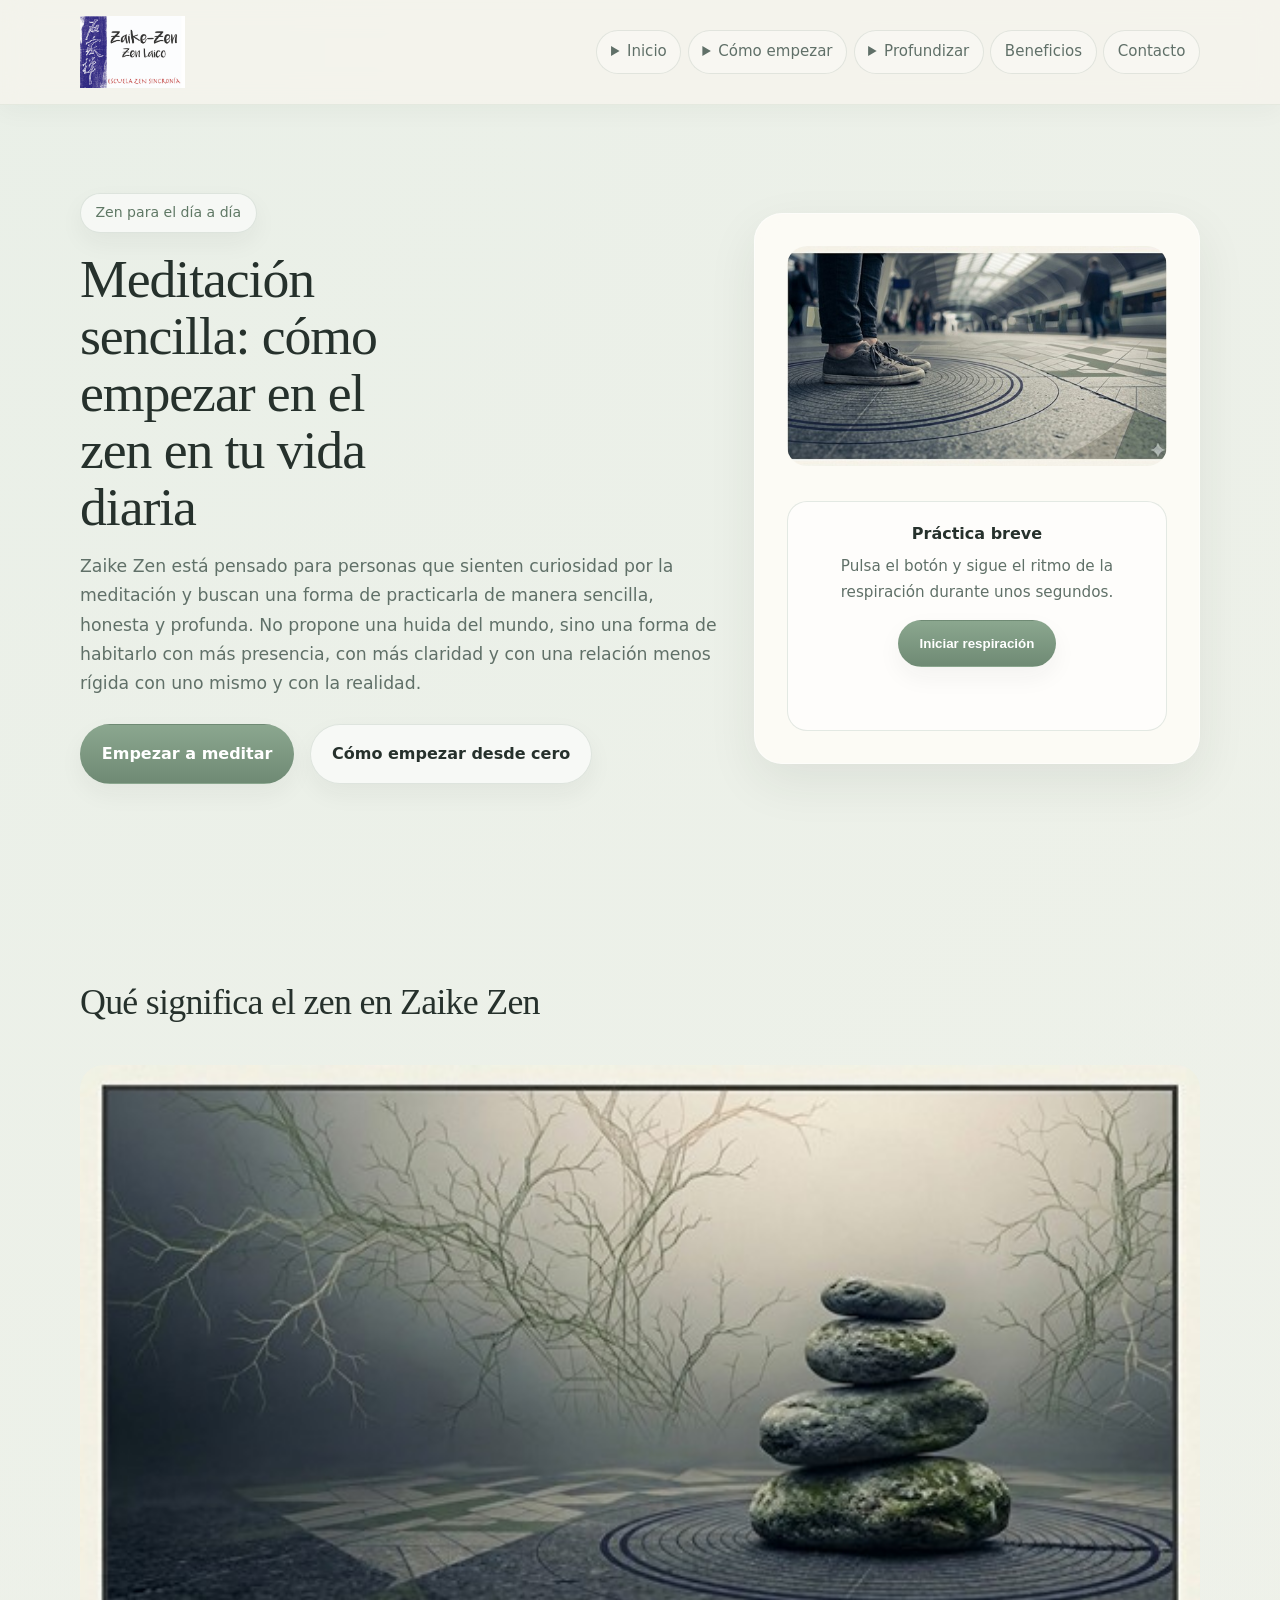
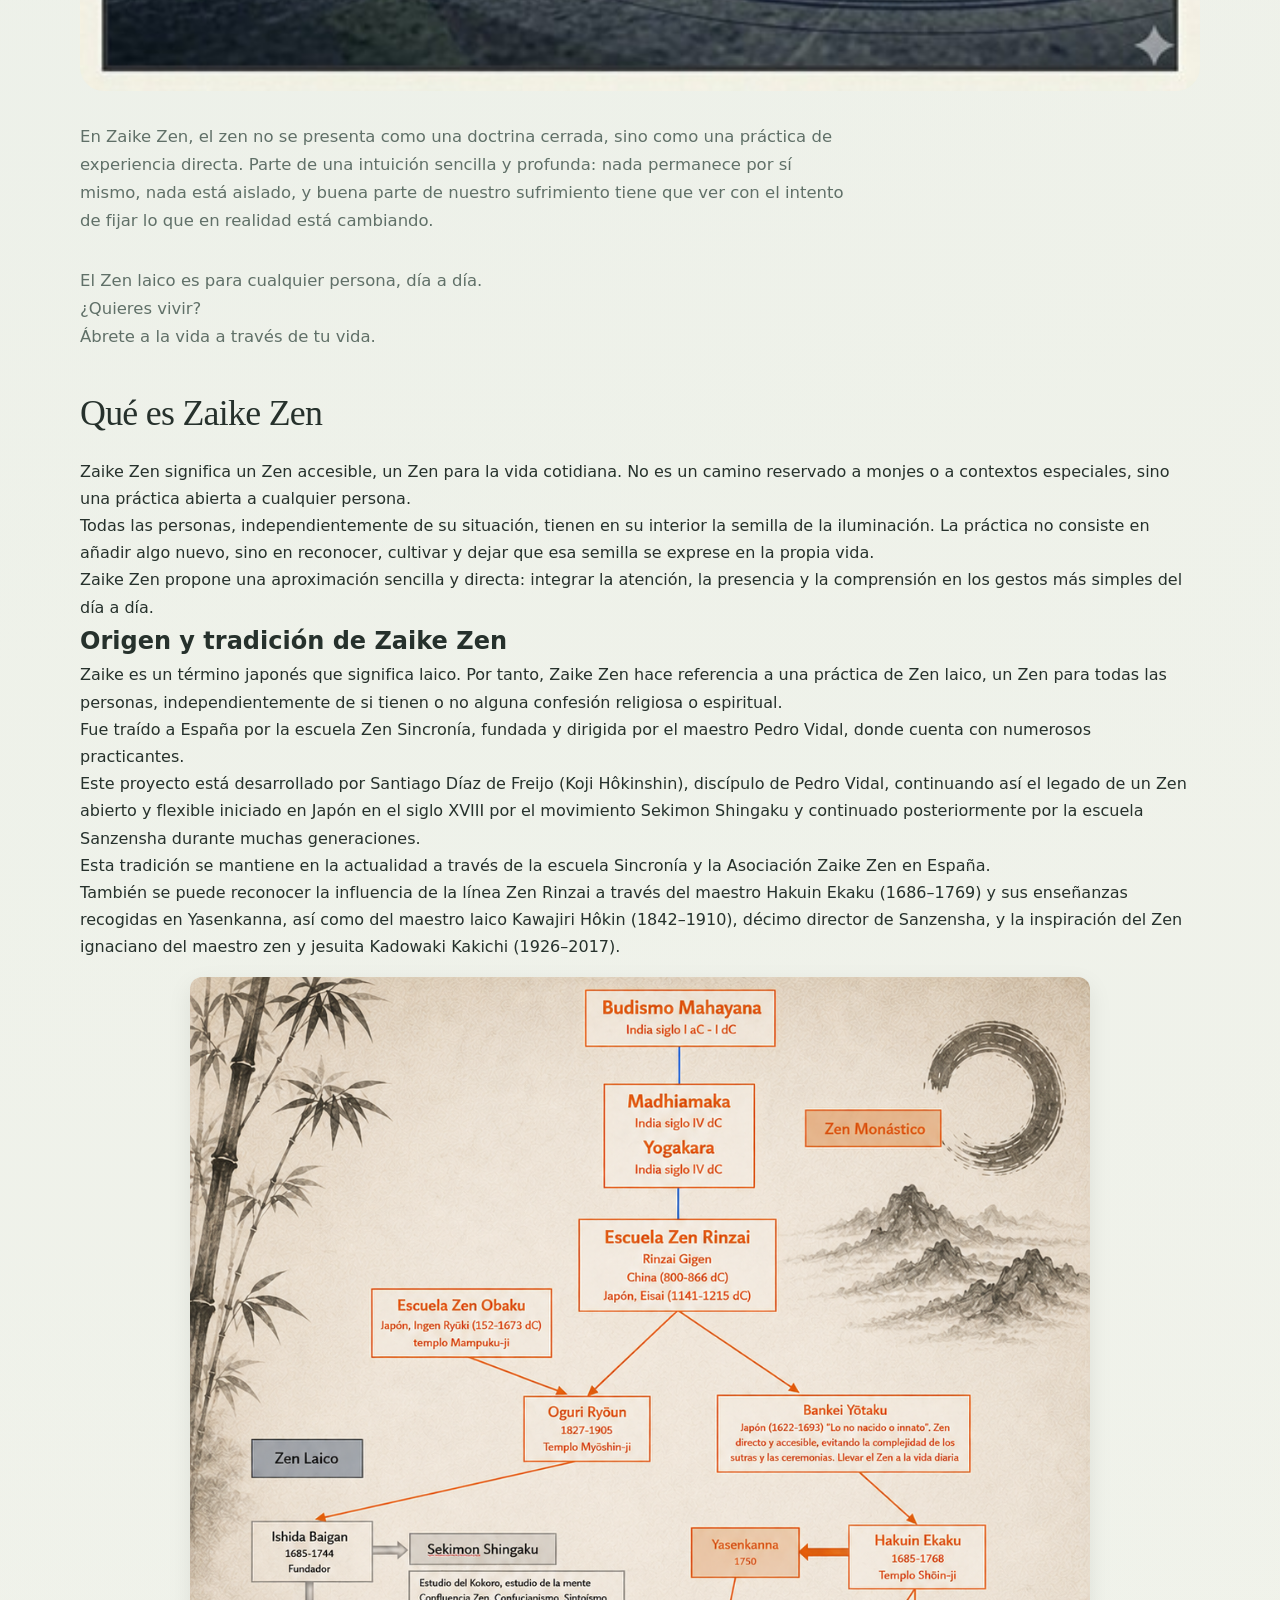
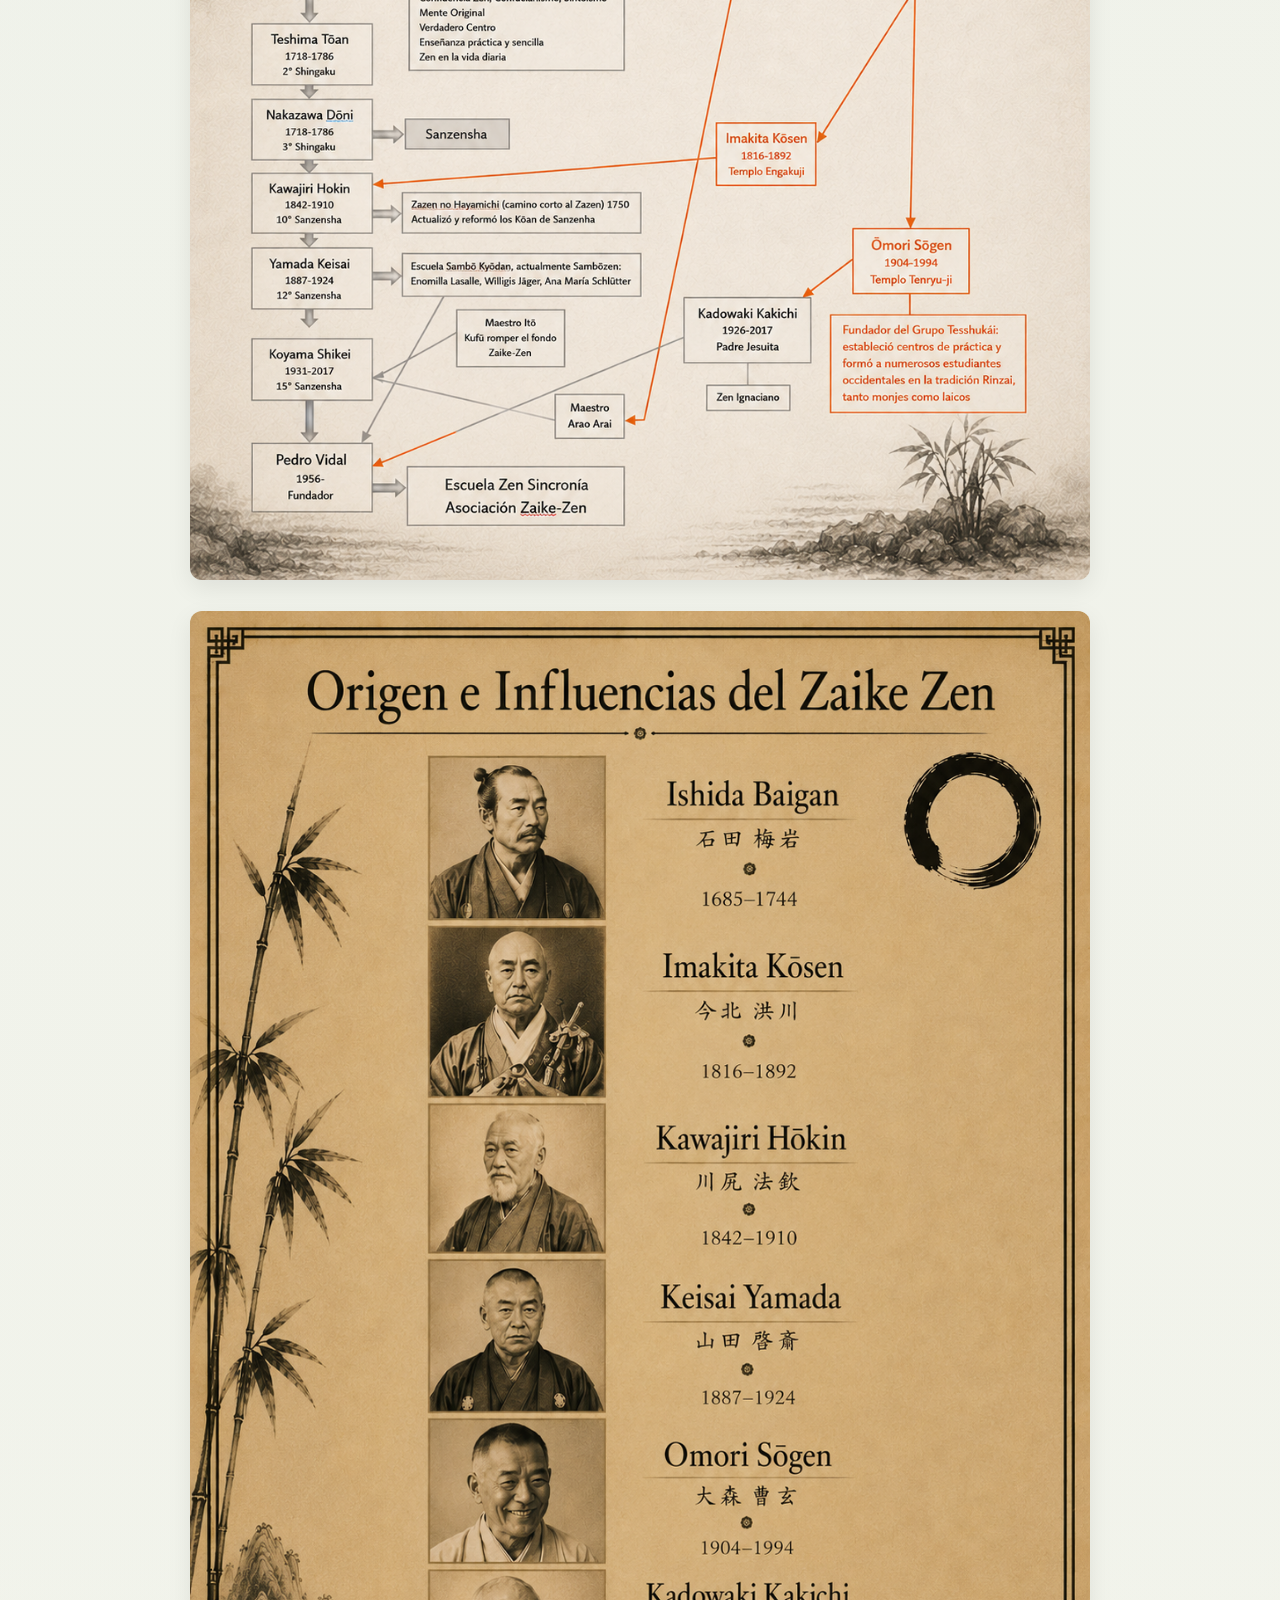
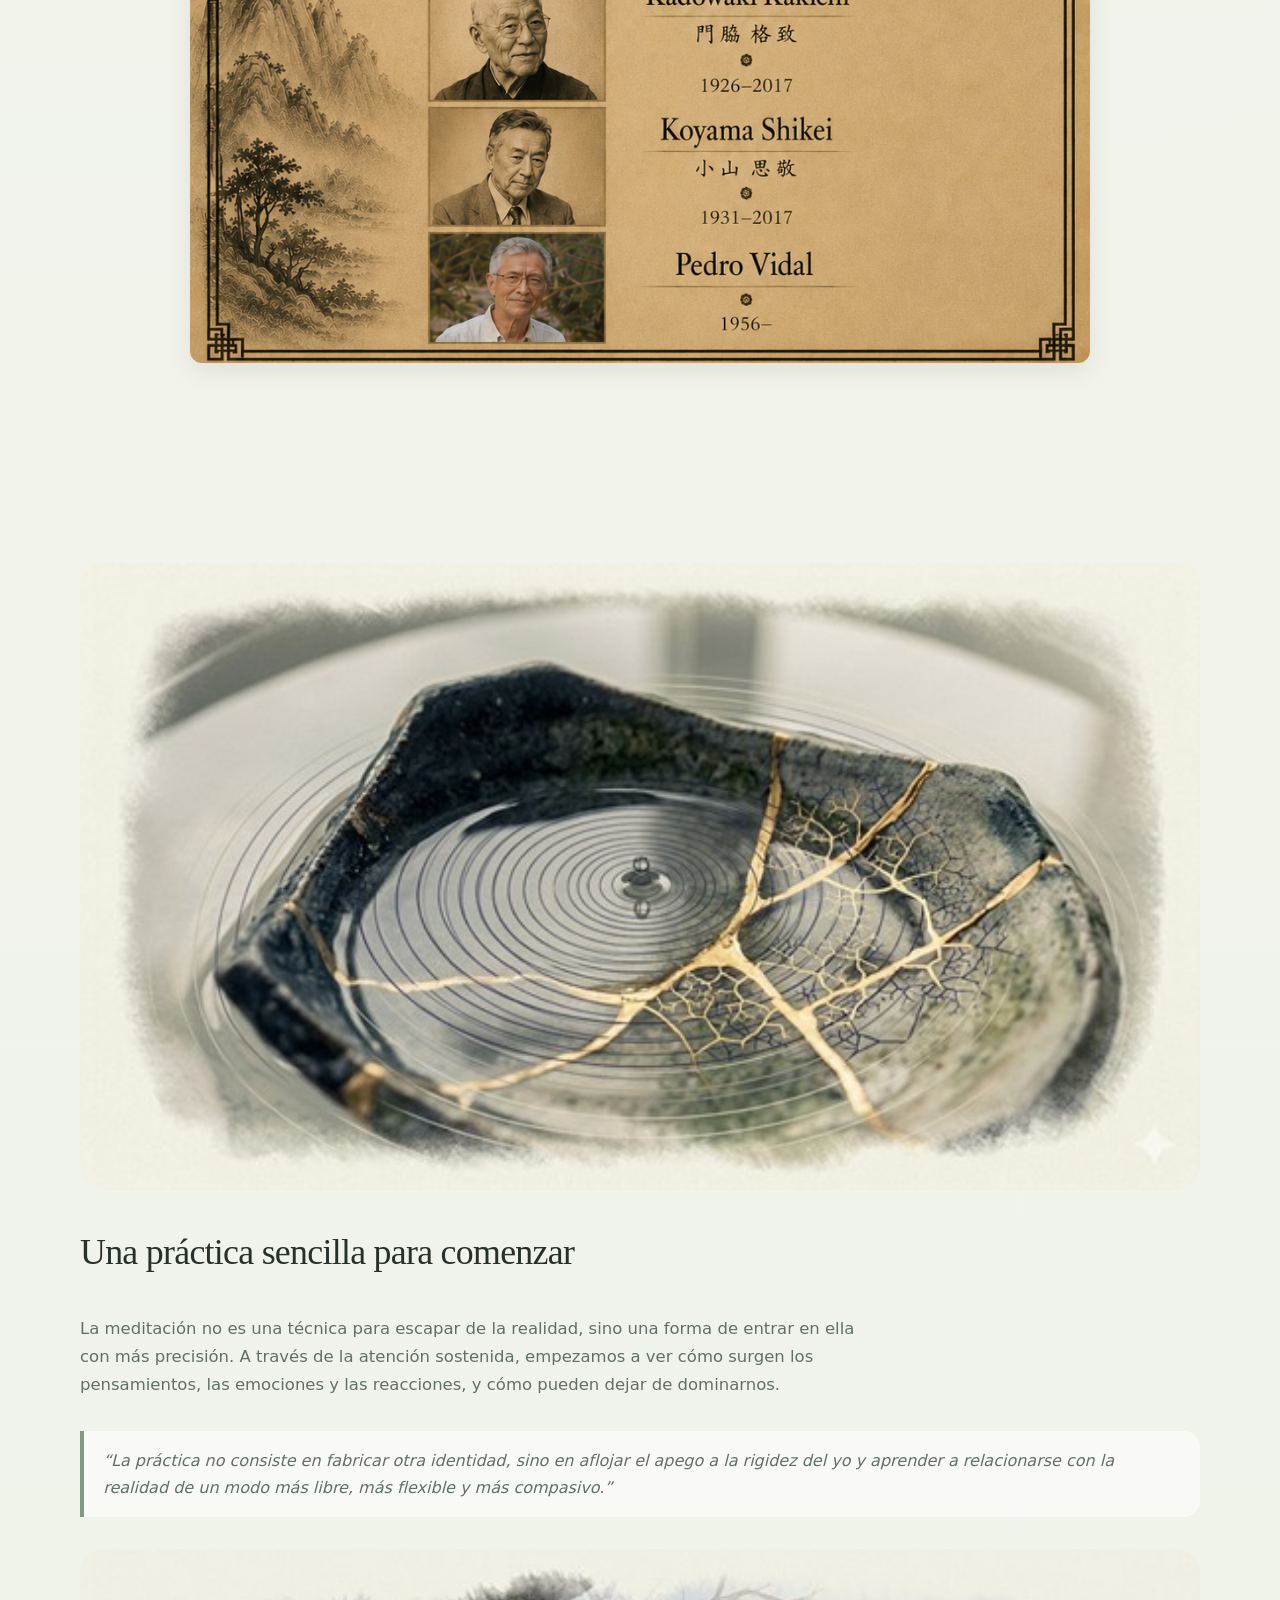
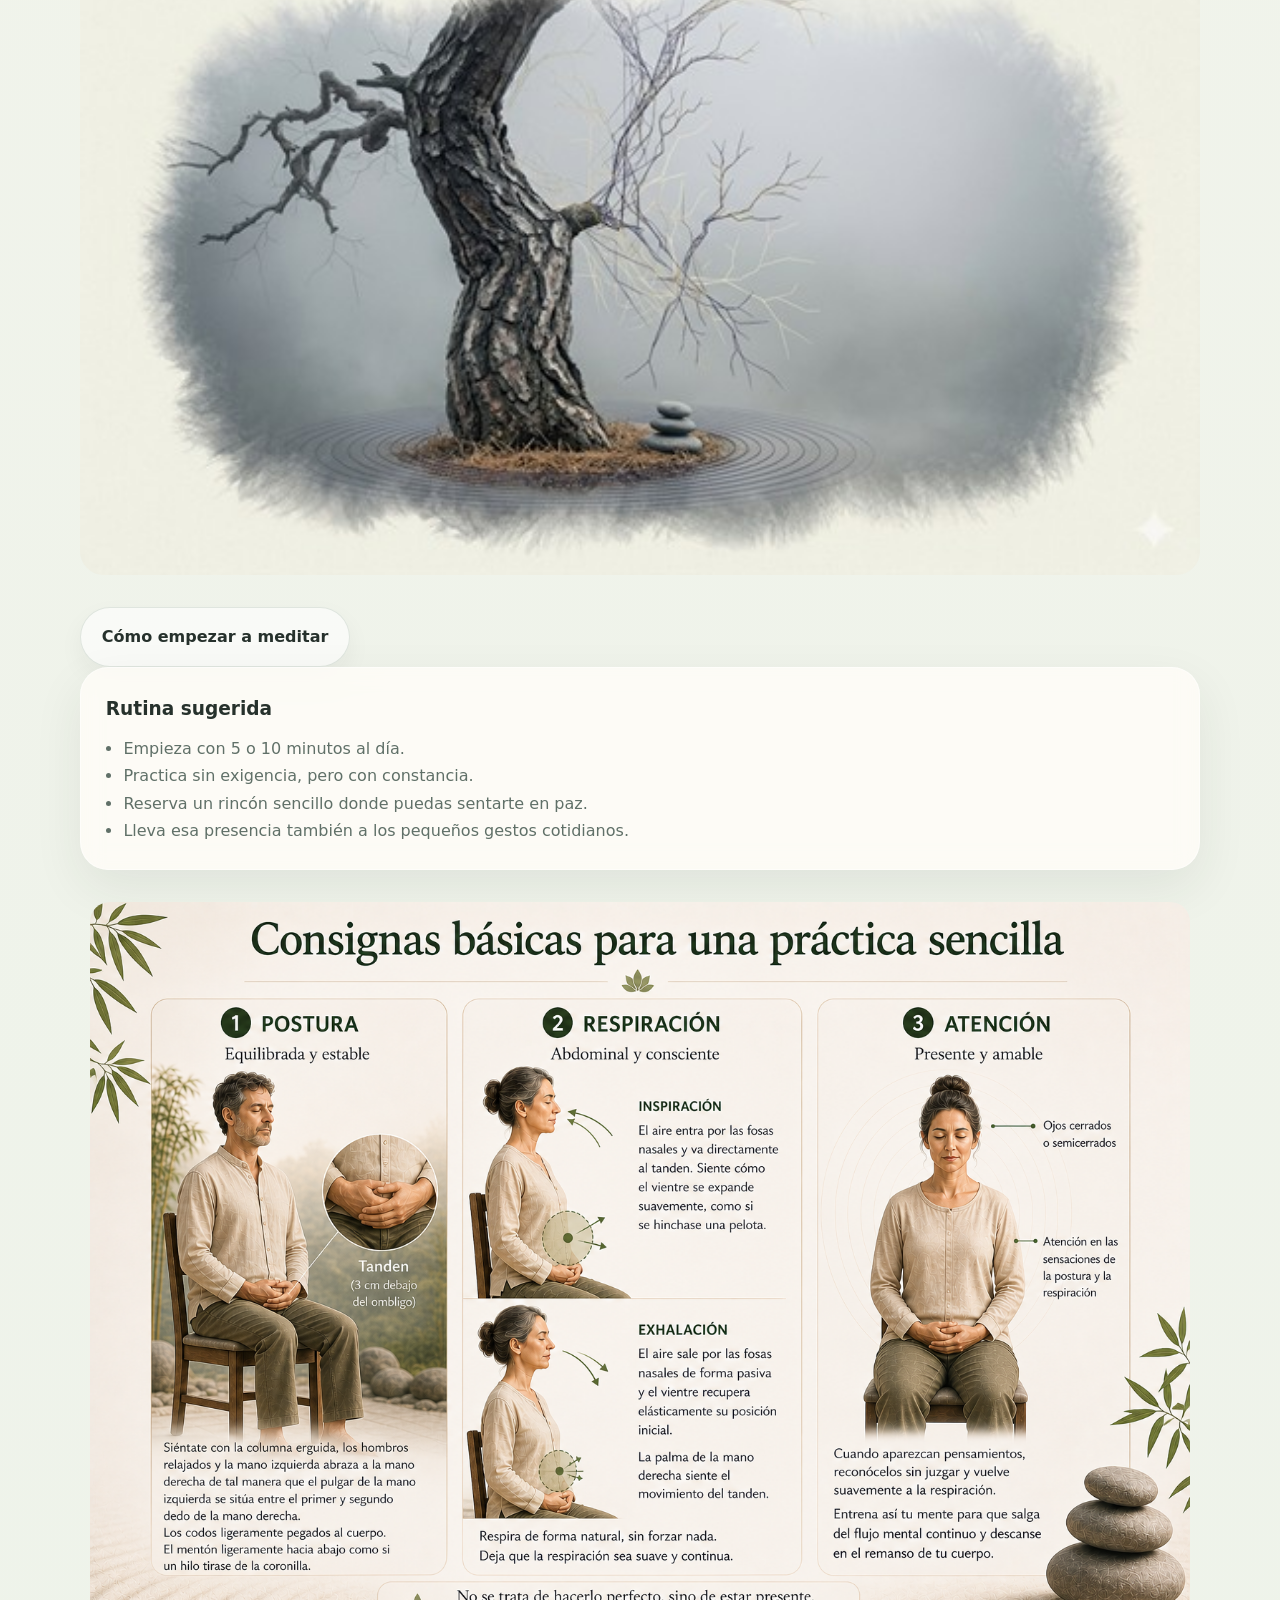
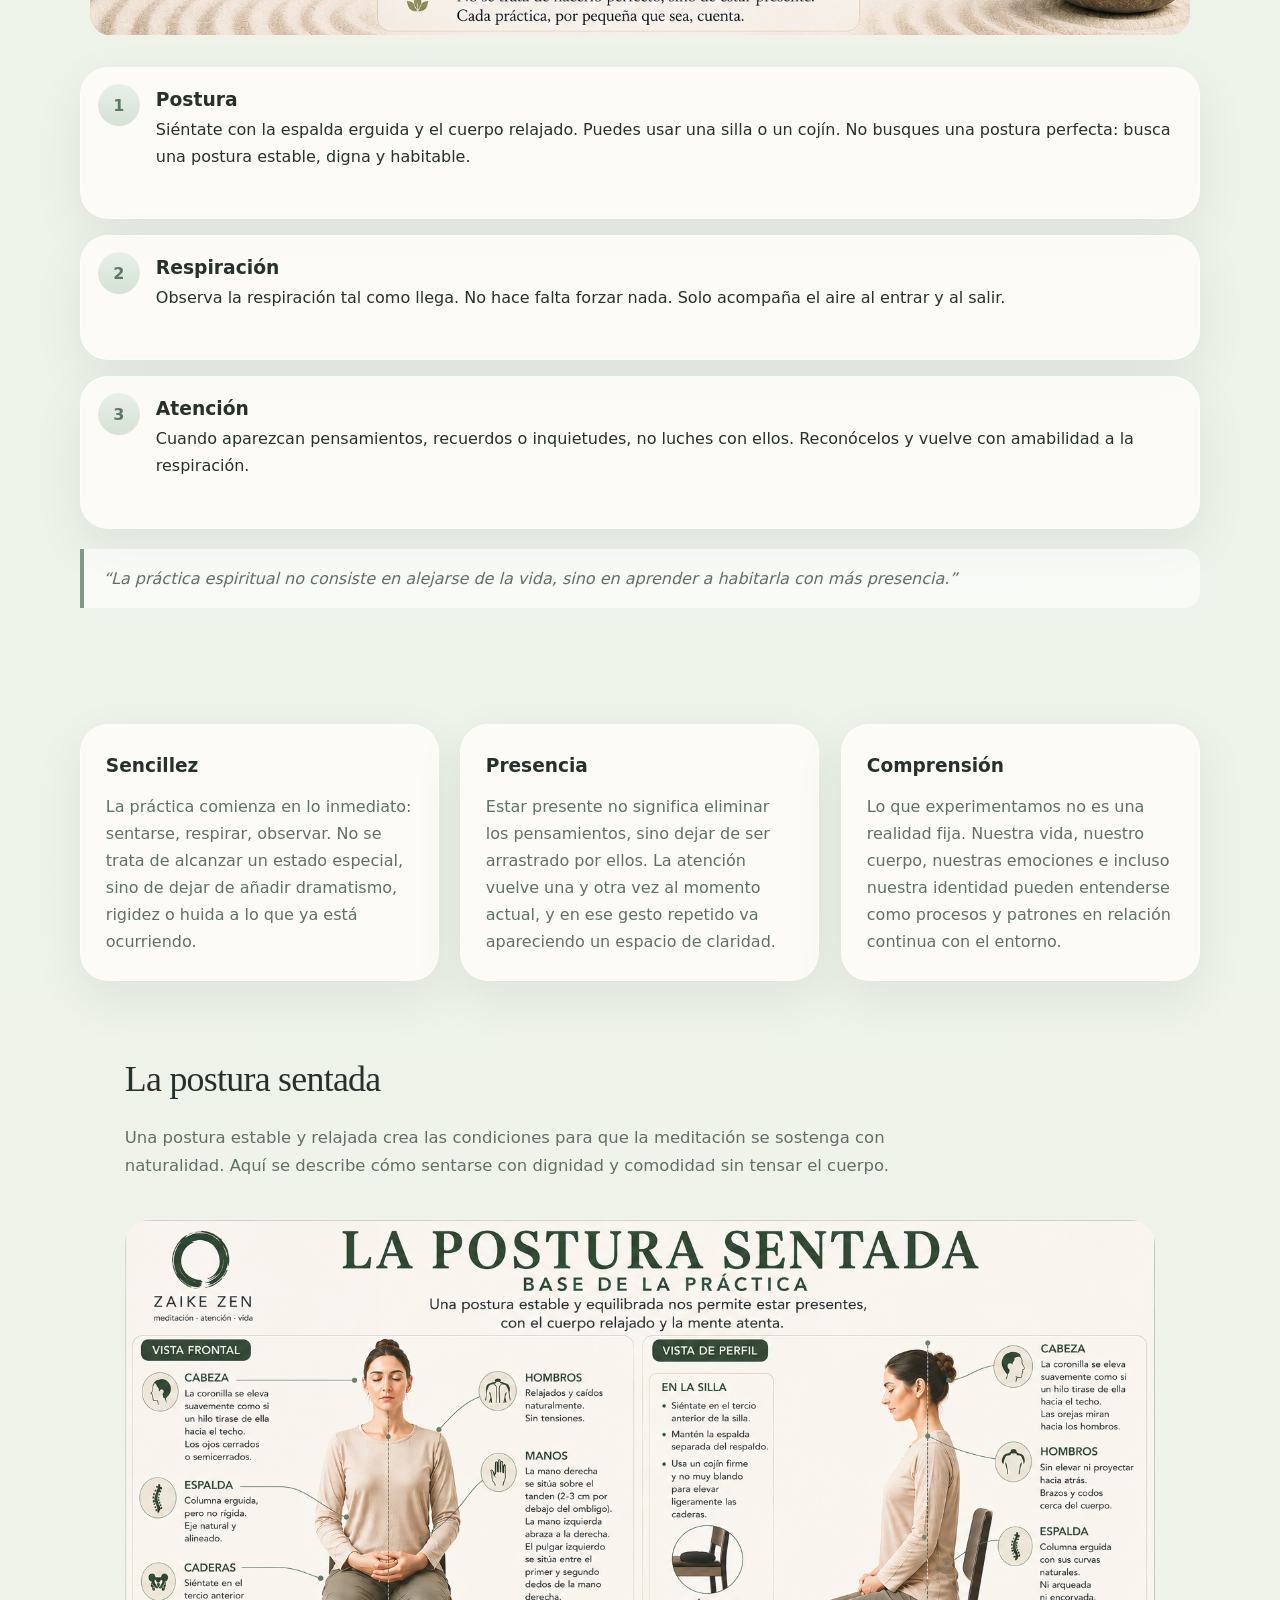
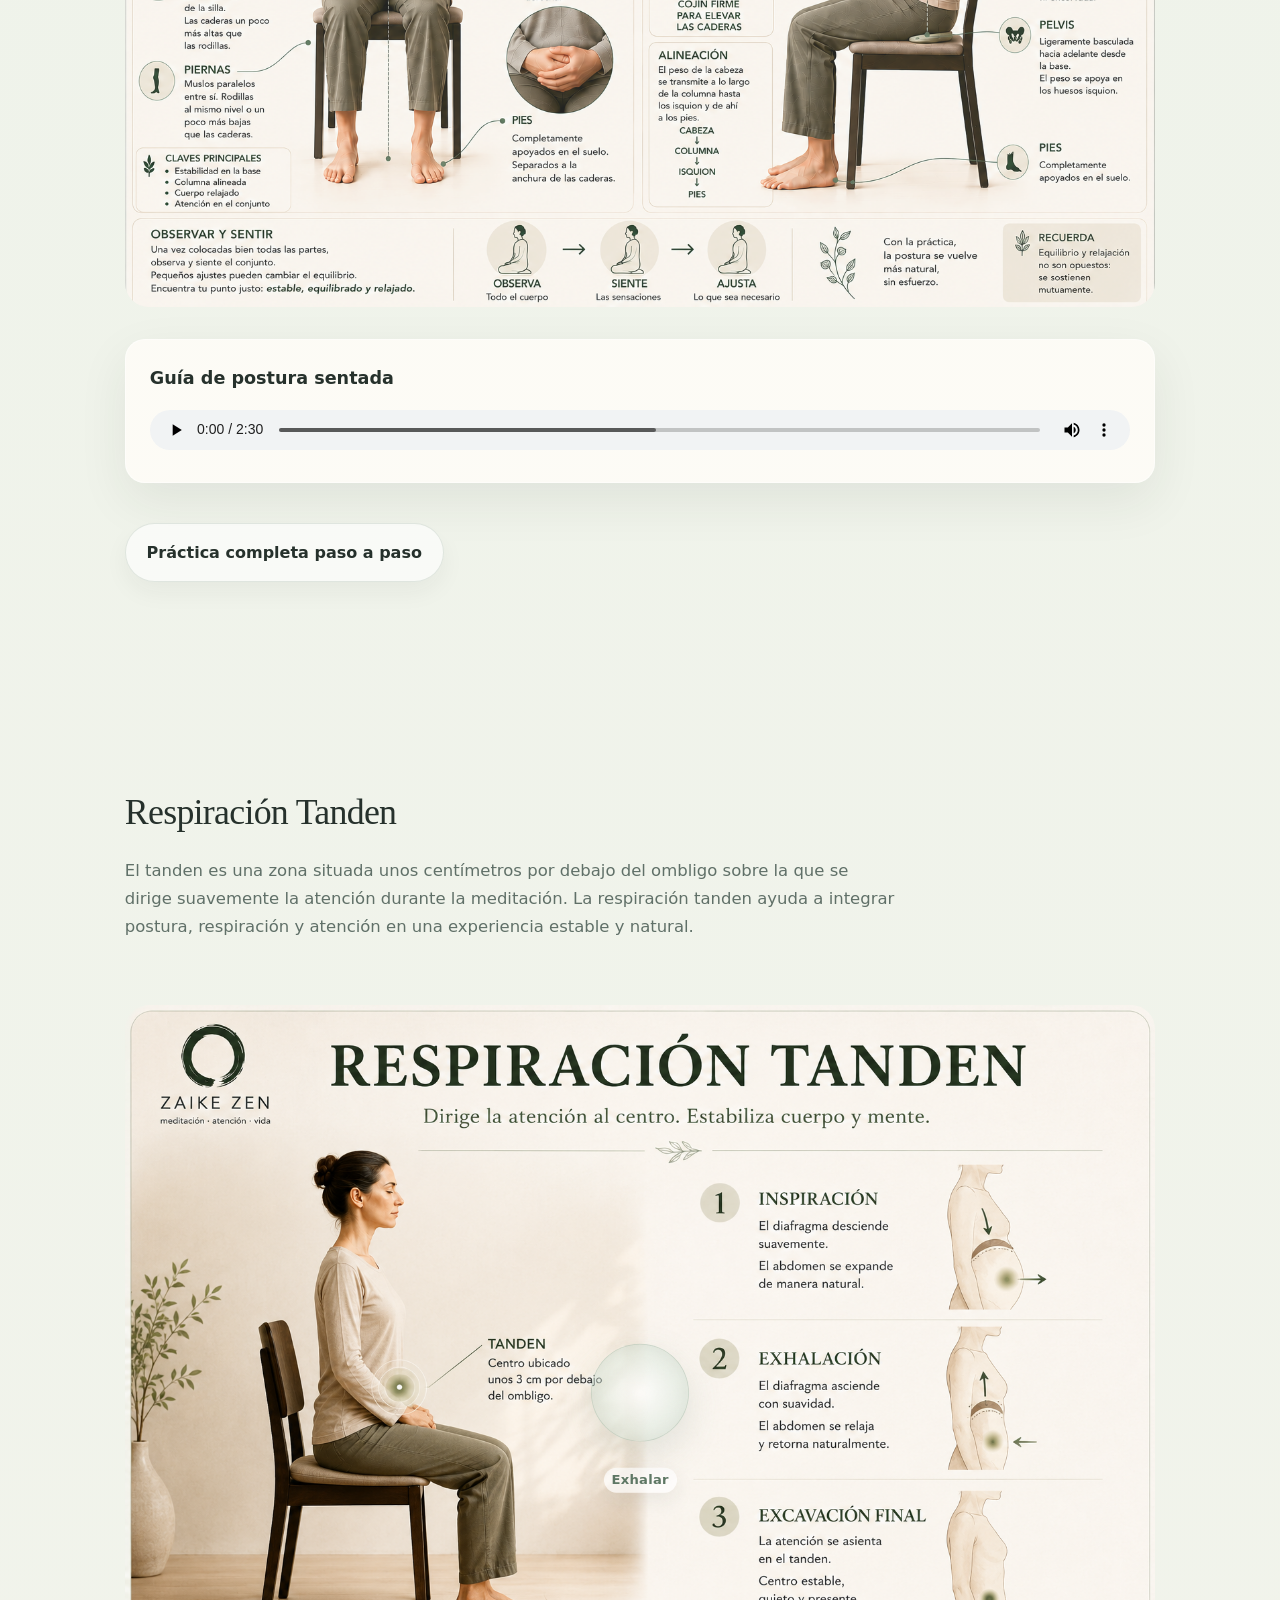
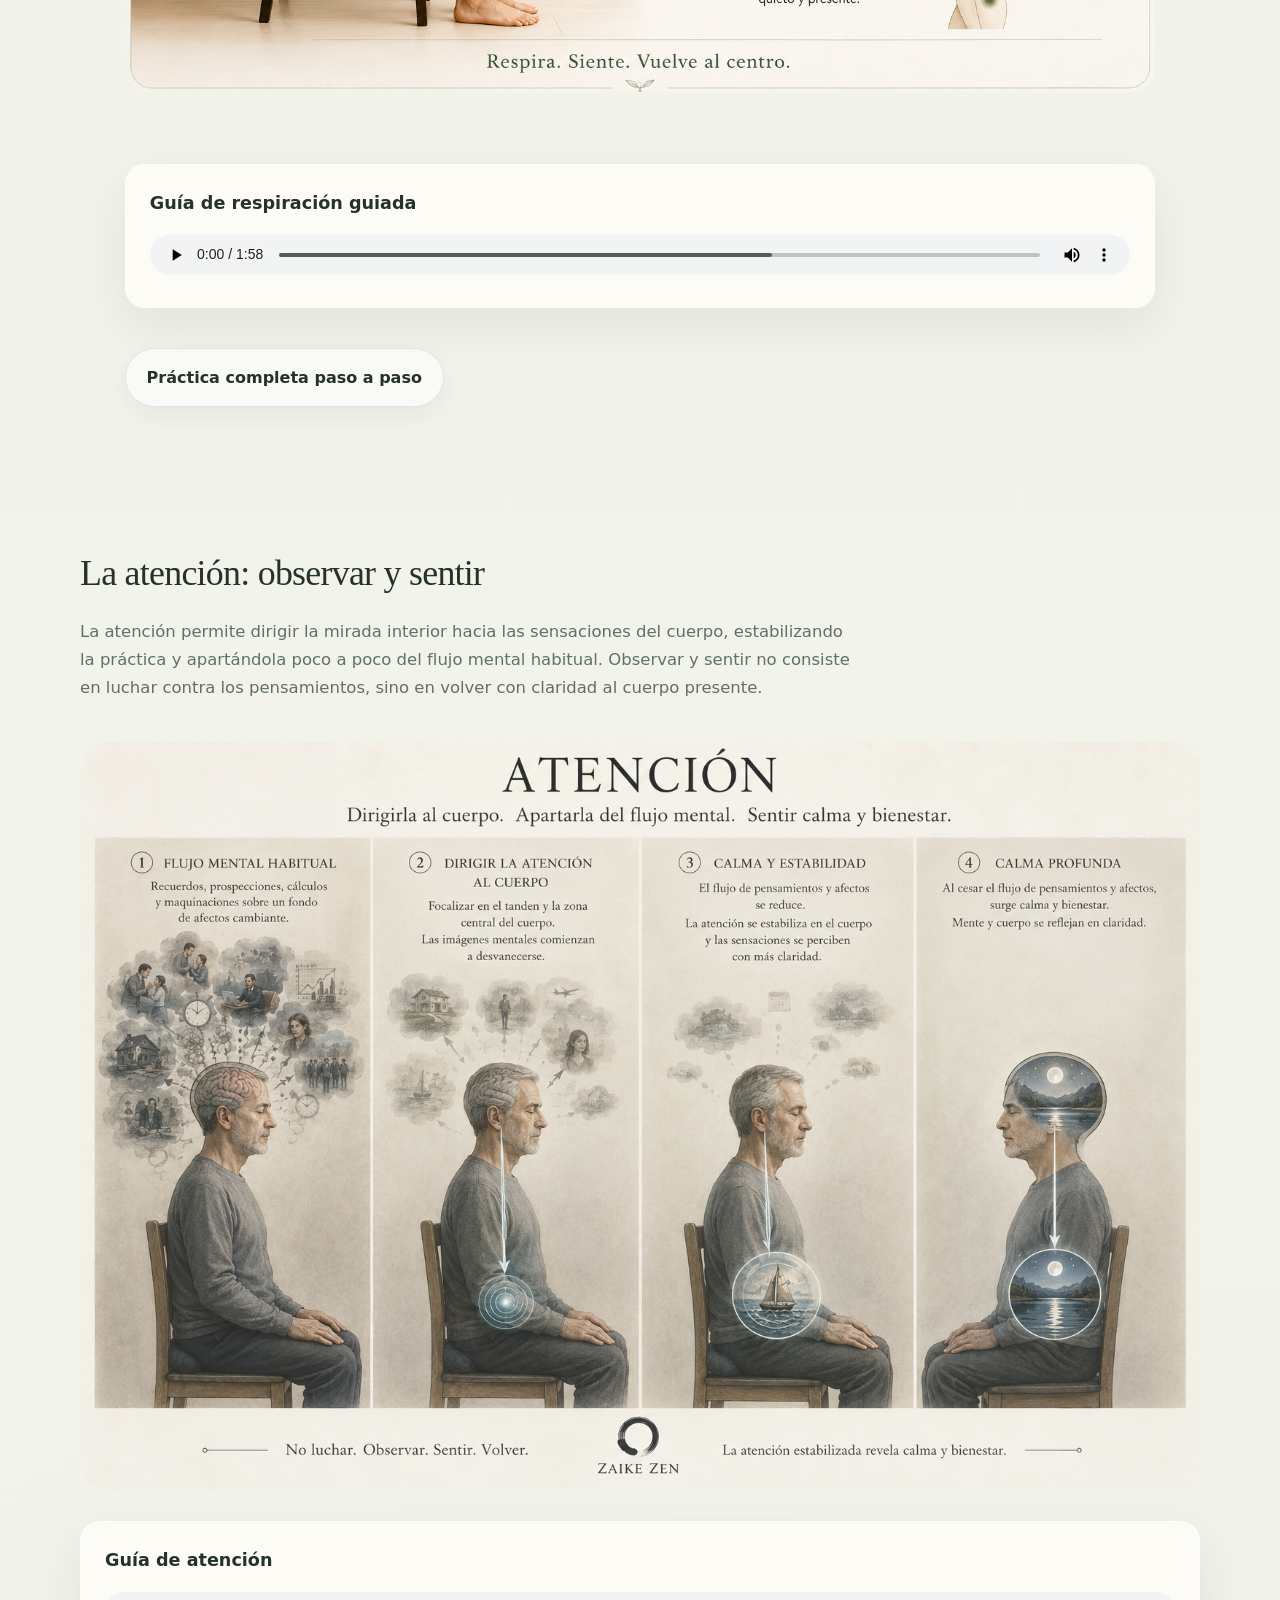
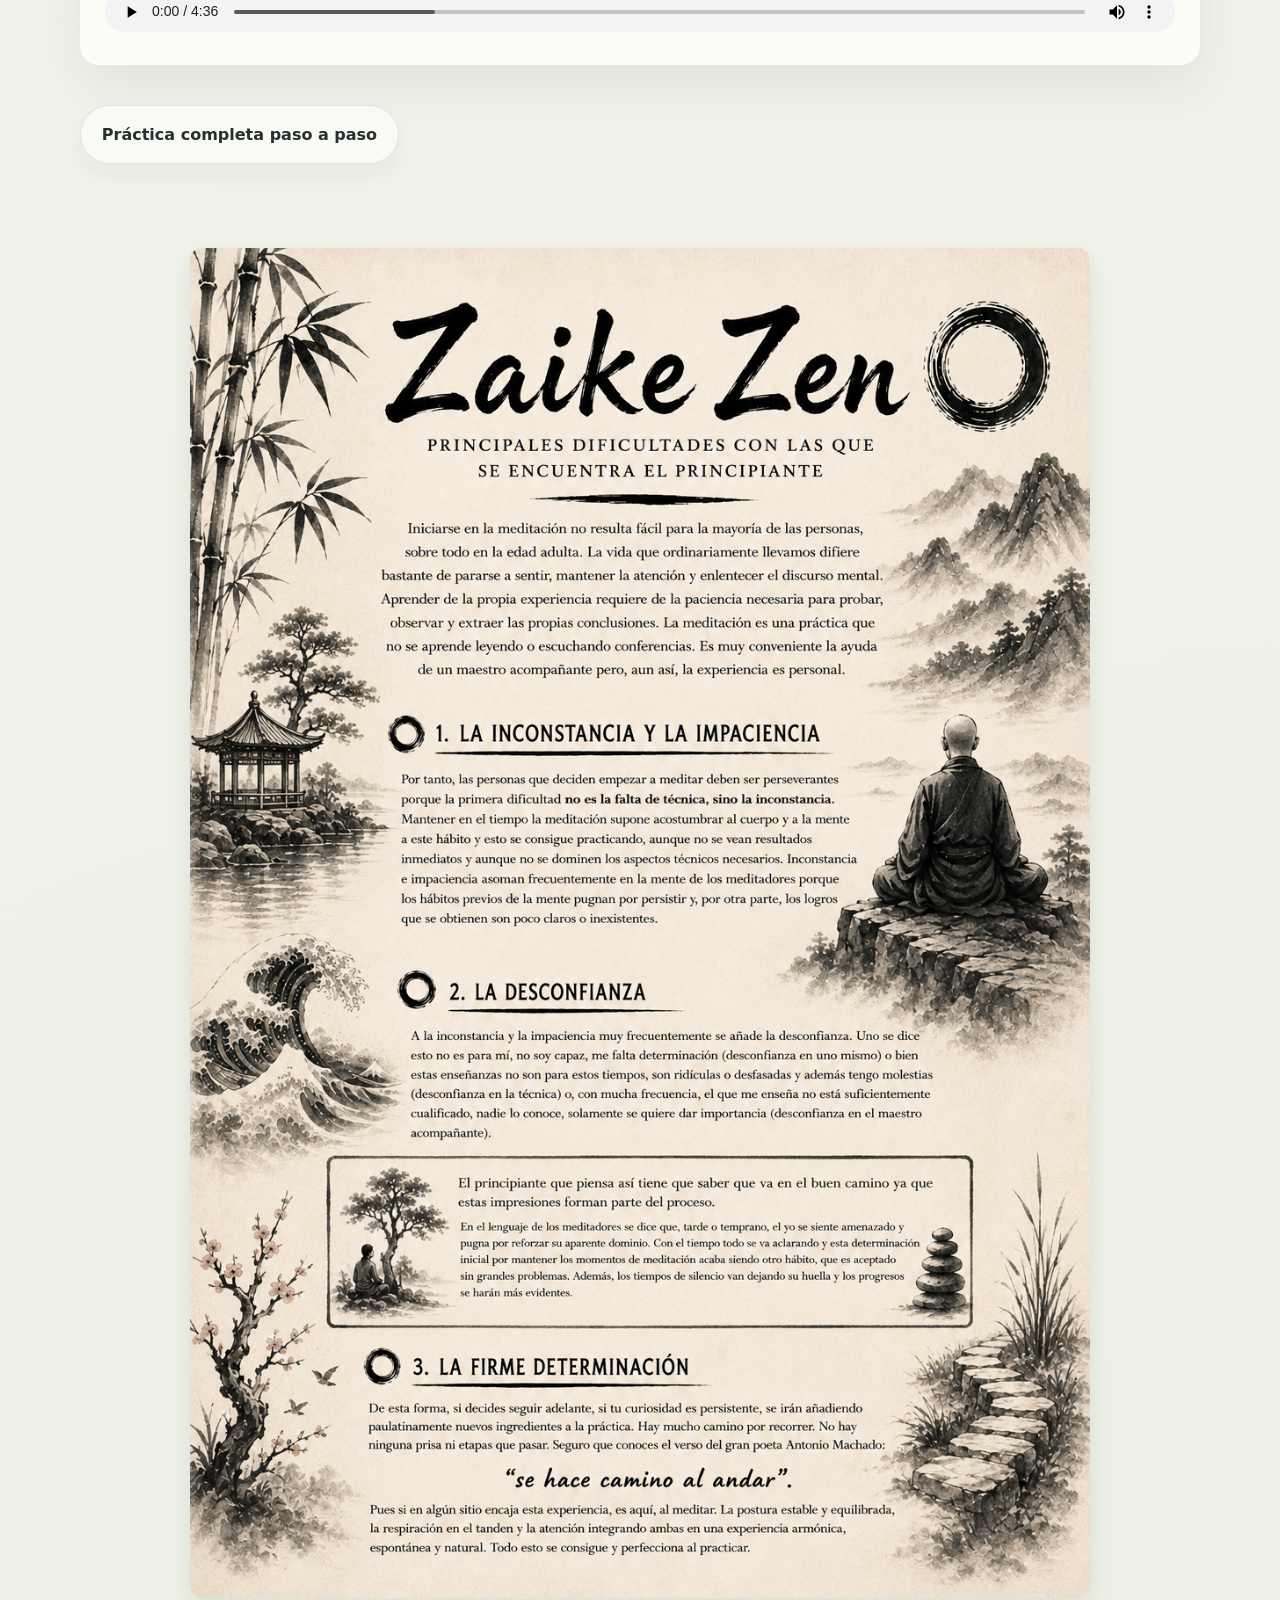
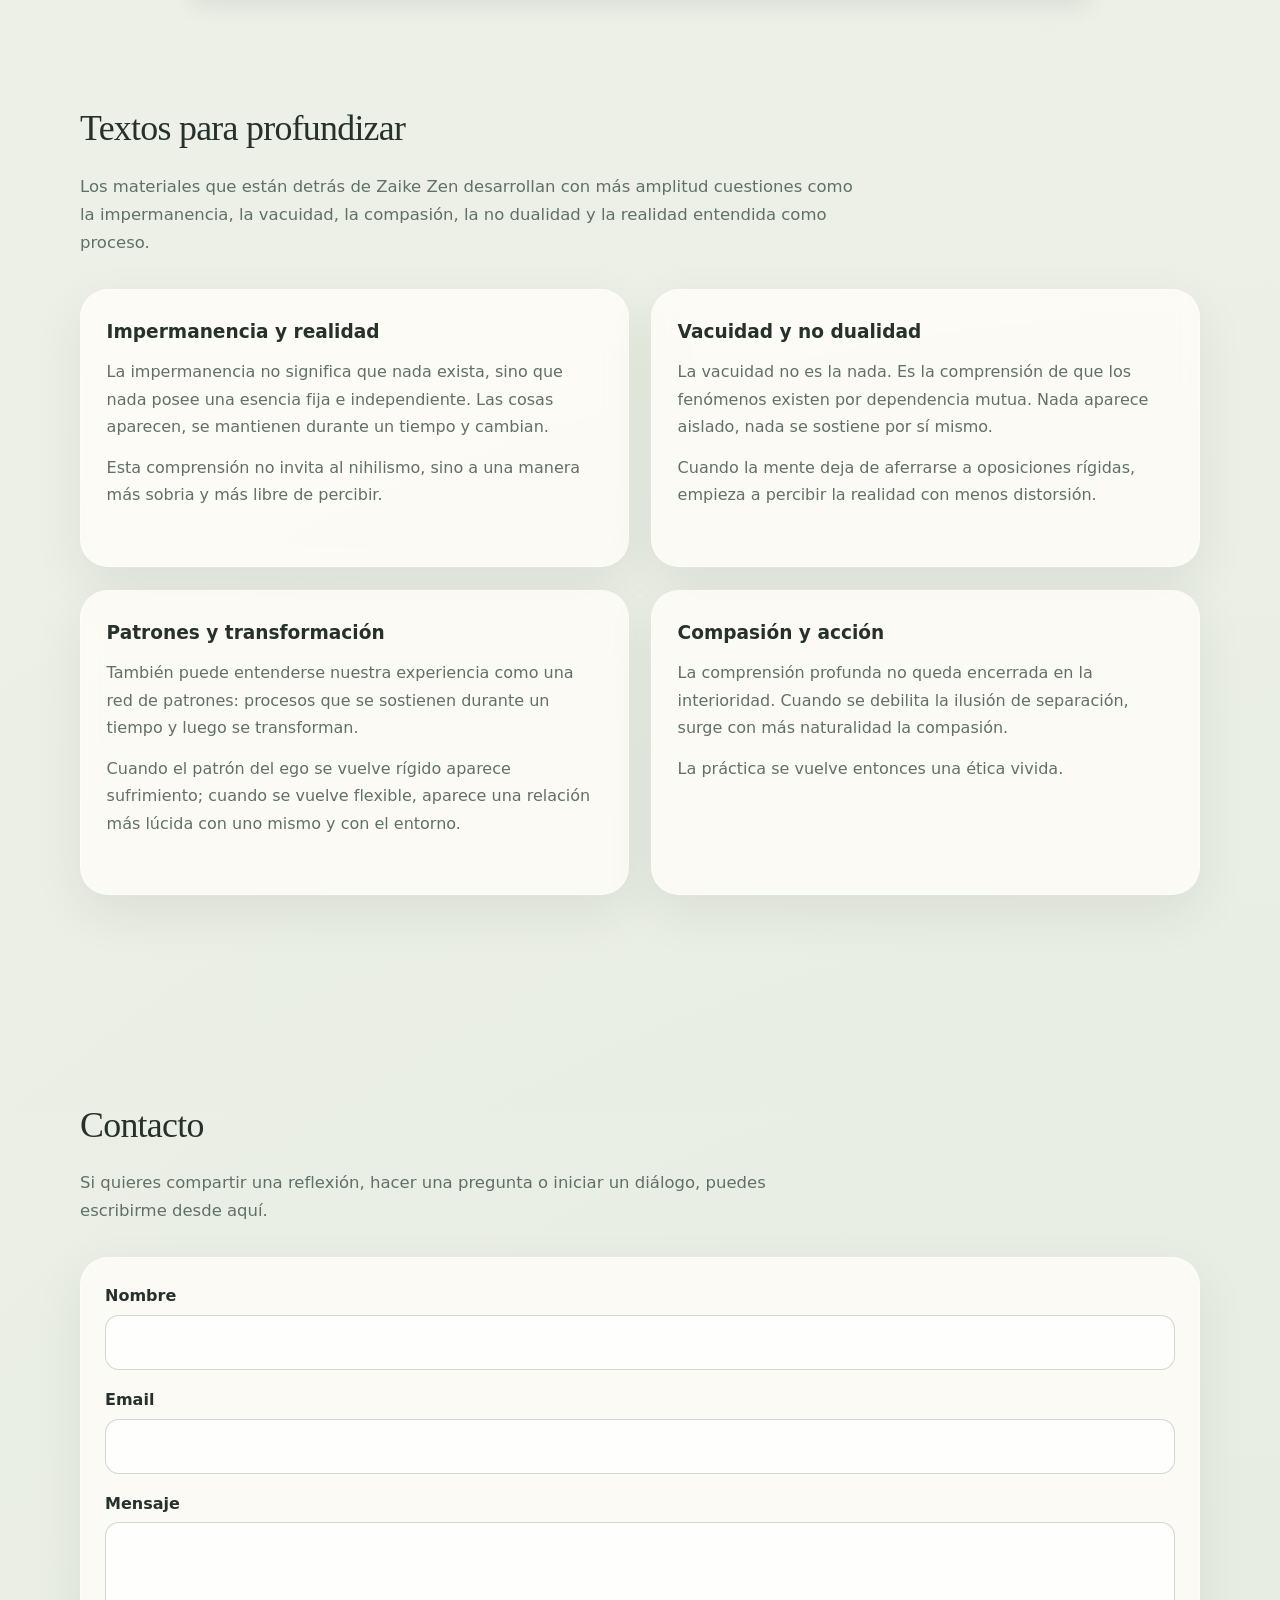
==== index.html @ baa2827a "Corregir centrado móvil del cartel de consignas" ====
<!DOCTYPE html>
<html lang="es">
<head>
  <meta charset="UTF-8" />
  <meta name="viewport" content="width=device-width, initial-scale=1.0" />

  <title>Meditación sencilla para el día a día | Zaike Zen</title>
  <meta name="description" content="Aprende meditación de forma sencilla y práctica. Guía clara para empezar en el zen y aplicar la atención plena en la vida diaria." />
  <link rel="canonical" href="https://santifreijo.github.io/zaike-zen/" />

  <script data-goatcounter="https://zaikezen.goatcounter.com/count"
          async src="//gc.zgo.at/count.js"></script>

  <style>
    :root {
      --bg: #f3f0e8;
      --surface: rgba(255, 253, 248, 0.82);
      --text: #26312c;
      --muted: #607068;
      --accent: #7e9a84;
      --accent-dark: #5f7865;
      --line: rgba(120, 144, 126, 0.2);
      --shadow: 0 18px 50px rgba(38, 49, 44, 0.08);
      --shadow-soft: 0 10px 24px rgba(38, 49, 44, 0.05);
      --max: 1120px;
    }

    * { box-sizing: border-box; margin: 0; padding: 0; }
    html { scroll-behavior: auto; }

    body {
      font-family: Inter, system-ui, -apple-system, BlinkMacSystemFont, "Segoe UI", sans-serif;
      color: var(--text);
      line-height: 1.7;
      background:
        radial-gradient(circle at top left, rgba(232, 239, 231, 0.9), transparent 30%),
        radial-gradient(circle at bottom right, rgba(220, 232, 220, 0.7), transparent 28%),
        linear-gradient(180deg, #f7f4ed 0%, #eef3ea 50%, #f7f4ed 100%);
      min-height: 100vh;
    }

    img { max-width: 100%; display: block; }
    a { color: inherit; text-decoration: none; }
    .container { width: min(92%, var(--max)); margin: 0 auto; }

    .topbar {
      position: sticky;
      top: 0;
      z-index: 20;
      backdrop-filter: blur(14px);
      background: rgba(247, 244, 237, 0.72);
      border-bottom: 1px solid rgba(126, 154, 132, 0.12);
      box-shadow: 0 6px 24px rgba(38, 49, 44, 0.04);
    }

    .nav { display: flex; align-items: center; justify-content: space-between; padding: 1rem 0; gap: 1rem; }
    .brand {
  font-weight: 800;
  letter-spacing: 0.08em;
  text-transform: uppercase;
  color: var(--text);
}
    .brand span { color: var(--accent-dark); }
    .nav-links {
  display: flex;
  gap: 0.5rem;
  align-items: center;
}
.nav-links a.active {
  background-color: #dbe7df;
  font-weight: 500;
}
.nav-links a {
  color: var(--muted);
  font-size: 0.94rem;
  padding: 0.5rem 0.85rem;
  border-radius: 999px;
  text-decoration: none;
  white-space: nowrap;
  transition: all 0.25s ease;
  background: rgba(255,255,255,0.35);
  border: 1px solid rgba(120,140,125,0.18);
}

.nav-links a:hover {
  color: var(--accent-dark);
  background: rgba(255,255,255,0.85);
  border-color: rgba(93,122,100,0.35);
  box-shadow: 0 6px 18px rgba(40,60,45,0.08);
  transform: translateY(-1px);
}
.nav-links a:active {
  transform: scale(0.97);
}
.nav-links {
  gap: 0.4rem;
}

    .hero { padding: 5.5rem 0 3.5rem; position: relative; }
    .hero-grid { display: grid; grid-template-columns: 1.18fr 0.82fr; gap: 2rem; align-items: center; }

    .eyebrow {
      display: inline-block;
      padding: 0.45rem 0.9rem;
      border: 1px solid var(--line);
      border-radius: 999px;
      font-size: 0.88rem;
      color: var(--accent-dark);
      background: rgba(255,255,255,0.55);
      margin-bottom: 1.1rem;
      box-shadow: var(--shadow-soft);
    }

    h1 {
      font-size: clamp(2.6rem, 4.2vw, 4.8rem);
      line-height: 1.06;
      margin-bottom: 1rem;
      font-family: Georgia, "Times New Roman", serif;
      font-weight: 500;
      letter-spacing: -0.02em;
      max-width: 13ch;
    }

    .hero p { font-size: 1.08rem; color: var(--muted); max-width: 58ch; margin-bottom: 1.6rem; }
    .cta-row { display: flex; gap: 1rem; flex-wrap: wrap; }

    .btn {
      display: inline-flex;
      align-items: center;
      justify-content: center;
      padding: 0.95rem 1.3rem;
      border-radius: 999px;
      border: 1px solid transparent;
      cursor: pointer;
      transition: transform 0.2s ease, background 0.2s ease, border-color 0.2s ease, box-shadow 0.2s ease;
      font-weight: 600;
      box-shadow: var(--shadow-soft);
    }

    .btn:hover { transform: translateY(-2px); }
    .btn-primary { background: linear-gradient(180deg, #8ba78f, #6f8a74); color: white; }
    .btn-secondary { background: rgba(255,255,255,0.6); border-color: var(--line); color: var(--text); }

    .hero-card, .card, .about-box, .step, .text-card {
      background: var(--surface);
      border: 1px solid rgba(255,255,255,0.45);
      border-radius: 28px;
      box-shadow: var(--shadow);
      backdrop-filter: blur(10px);
    }

    .hero-card { padding: 2rem; min-height: 400px; display: flex; flex-direction: column; justify-content: center; gap: 1.2rem; overflow: hidden; }
    .breathing-box { text-align: center; padding: 1.15rem; background: rgba(255,255,255,0.6); border-radius: 20px; border: 1px solid var(--line); }
    .breathing-box h3 { margin-bottom: 0.4rem; font-size: 1rem; }
    .breathing-box p { margin-bottom: 0.9rem; color: var(--muted); font-size: 0.95rem; }
    #breathing-text { font-size: 1.2rem; font-weight: 700; color: var(--accent-dark); min-height: 2rem; margin-top: 0.8rem; }

    .tanden-poster {
      position: relative;
      max-width: 1200px;
      margin: 2rem auto;
      border-radius: 24px;
      overflow: hidden;
    }

    .tanden-poster-image {
      margin: 0 auto;
    }

    .tanden-breath {
      position: absolute;
      left: 50%;
      top: 58%;
      display: grid;
      place-items: center;
      gap: 0.45rem;
      width: clamp(76px, 13vw, 136px);
      transform: translate(-50%, -50%);
      text-align: center;
      pointer-events: none;
    }

    .tanden-breath-orb {
      width: 100%;
      aspect-ratio: 1;
      border-radius: 50%;
      background:
        radial-gradient(circle, rgba(255,255,255,0.72) 0%, rgba(219,232,222,0.54) 54%, rgba(126,154,132,0.3) 100%);
      border: 1px solid rgba(126,154,132,0.26);
      box-shadow: 0 18px 50px rgba(95,120,101,0.16);
      transform: scale(0.82);
      transition: transform 4s ease-in-out, opacity 1.2s ease;
    }

    .tanden-breath.is-inhale .tanden-breath-orb { transform: scale(1); }
    .tanden-breath.is-pause .tanden-breath-orb { transform: scale(1); opacity: 0.88; }
    .tanden-breath.is-exhale .tanden-breath-orb { transform: scale(0.72); }

    .tanden-breath-label {
      min-height: 1.4rem;
      padding: 0.1rem 0.5rem;
      border-radius: 999px;
      background: rgba(255,255,255,0.68);
      color: var(--accent-dark);
      font-size: 0.82rem;
      font-weight: 700;
      letter-spacing: 0.02em;
      box-shadow: 0 8px 20px rgba(38,49,44,0.08);
    }

    @media (prefers-reduced-motion: reduce) {
      .tanden-breath-orb {
        transition: none;
        transform: scale(0.9);
      }
    }

    .reveal-on-scroll {
      opacity: 0.86;
      transform: translateY(8px);
      transition: opacity 0.95s ease, transform 0.95s ease;
      will-change: opacity, transform;
    }

    .reveal-on-scroll.is-visible {
      opacity: 1;
      transform: translateY(0);
    }

    @media (prefers-reduced-motion: reduce) {
      .reveal-on-scroll {
        opacity: 1;
        transform: none;
        transition: none;
      }
    }

    @media (max-width: 640px) {
      .reveal-on-scroll {
        opacity: 0.9;
        transform: translateY(6px);
      }
    }

    .anchor-arrive {
      animation: anchor-arrive 0.7s ease both;
    }

    @keyframes anchor-arrive {
      from {
        opacity: 0.78;
        transform: scale(0.985) translateY(6px);
        filter: blur(1px);
      }
      to {
        opacity: 1;
        transform: scale(1) translateY(0);
        filter: blur(0);
      }
    }

    @media (prefers-reduced-motion: reduce) {
      .anchor-arrive {
        animation: none;
      }
    }

    section { padding: 4.25rem 0; position: relative; }
    section + section {
  margin-top: 4rem;
}
    .section-title { margin-bottom: 0.85rem; font-size: clamp(1.9rem, 2.8vw, 2.8rem); font-family: Georgia, "Times New Roman", serif; font-weight: 500; letter-spacing: -0.02em; }
    .section-intro { color: var(--muted); max-width: 74ch; margin-bottom: 2rem; font-size: 1.03rem; }

    .cards { display: grid; grid-template-columns: repeat(3, 1fr); gap: 1.3rem; }
    .card { padding: 1.55rem; }
    .card h3, .text-card h3 { margin-bottom: 0.7rem; font-size: 1.16rem; font-weight: 600; }    .text-card h4 { margin-top: 1.4rem; margin-bottom: 0.6rem; font-size: 1.02rem; font-weight: 600; color: var(--text); }    .card p, .card li, .text-card p { color: var(--muted); }
    .card ul { padding-left: 1.1rem; margin-top: 0.7rem; }
.rutina-cartel {
  width: min(96vw, 1100px);
  max-width: none;
  height: auto;
  border-radius: 20px;
  margin: 2rem 50%;
  display: block;
  transform: translateX(-50%);
}

    .practice {
  display: block;
}
    .steps { display: grid; gap: 1rem; }
    .step { display: flex; gap: 1rem; align-items: flex-start; padding: 1rem 1.05rem; }
    .step-number { flex: 0 0 42px; width: 42px; height: 42px; border-radius: 50%; background: linear-gradient(180deg, #e8f0e8, #d5e2d5); color: var(--accent-dark); display: grid; place-items: center; font-weight: 700; }

    .text-grid { display: grid; grid-template-columns: repeat(2, 1fr); gap: 1.4rem; }
    .text-card { padding: 1.6rem; }
    .text-card p + p { margin-top: 0.9rem; }
    .about-box { padding: 2.2rem; overflow: hidden; }

    .quote {
      margin-top: 1.25rem;
      padding: 1rem 1.2rem;
      border-left: 4px solid var(--accent);
      background: rgba(255,255,255,0.58);
      border-radius: 0 16px 16px 0;
      color: var(--muted);
      font-style: italic;
    }

    .contact-form label { display: block; margin-bottom: 0.35rem; font-weight: 600; color: var(--text); }
    .contact-form input, .contact-form textarea {
      width: 100%;
      padding: 0.8rem;
      margin-bottom: 1rem;
      border: 1px solid rgba(120, 144, 126, 0.35);
      border-radius: 14px;
      background: rgba(255,255,255,0.76);
      font: inherit;
      color: var(--text);
    }

    .footer { padding: 2rem 0 3rem; color: var(--muted); text-align: center; font-size: 0.95rem; }
    .hero-image { width: 100%; height: 220px; object-fit: cover; border-radius: 20px; margin-bottom: 1rem; }
    .section-image {
  width: 100%;
  max-width: 1200px;
  height: auto;
  object-fit: contain;
  display: block;
  margin: 2rem auto;
  border-radius: 24px;
}
    .closing-image { padding: 3rem 0 1rem; }
    .closing-img { width: 100%; max-height: 400px; object-fit: cover; border-radius: 20px; }

    @media (max-width: 900px) {
      .hero-grid, .practice, .cards, .text-grid { grid-template-columns: 1fr; }
      .hero { padding-top: 3.8rem; }
      h1 { max-width: none; }
    }

    @media (max-width: 640px) {
      .nav { flex-direction: column; align-items: flex-start; }
      h1 { font-size: 2.3rem; }
      .hero-card { min-height: auto; }
      .nav-links { gap: 0.35rem; }
      .nav-links a {
  padding: 0.5rem 1rem;
  border-radius: 20px;
  text-decoration: none;
  color: #2f3a34;
  transition: all 0.25s ease;
}
.nav-links a:hover {
  background-color: #e8efe9;
  color: #1e2a25;
}
      .hero-image { height: 180px; }
      .rutina-cartel {
        max-width: 100%;
        margin: 2rem auto;
        transform: none;
      }
    }
    section p:last-child {
  margin-bottom: 2rem;
}
.tradition-cards {
  margin-top: 3rem;
}
.practice h2,
.practice-grid h2 {
  max-width: 900px;
  margin-bottom: 2rem;
}

    .audio-player-wrapper {
      margin: 2.5rem 0;
      padding: 1.5rem;
      background: var(--surface);
      border: 1px solid rgba(255,255,255,0.45);
      border-radius: 20px;
      box-shadow: var(--shadow);
    }

    .audio-player-wrapper h3 {
      margin-bottom: 1rem;
      font-size: 1.1rem;
      font-weight: 600;
      color: var(--text);
    }

    .tanden-audio {
      width: 100%;
      height: 40px;
    }

    .nav-dropdown {
      position: relative;
      display: inline-block;
    }

    .nav-dropdown summary {
      cursor: pointer;
      padding: 0.5rem 0.85rem;
      border-radius: 999px;
      background: rgba(255,255,255,0.35);
      border: 1px solid rgba(120,140,125,0.18);
      color: var(--muted);
      font-size: 0.94rem;
      transition: all 0.25s ease;
    }

    .nav-dropdown summary:hover {
      color: var(--accent-dark);
      background: rgba(255,255,255,0.85);
      border-color: rgba(93,122,100,0.35);
      box-shadow: 0 6px 18px rgba(40,60,45,0.08);
      transform: translateY(-1px);
    }

    .nav-dropdown ul {
      list-style: none;
      margin: 0;
      padding: 0;
      position: absolute;
      top: 100%;
      left: 0;
      background: rgba(255,255,255,0.9);
      border: 1px solid rgba(120,144,126,0.2);
      border-radius: 12px;
      box-shadow: var(--shadow-soft);
      min-width: 200px;
      z-index: 10;
      display: none;
    }

    .nav-dropdown[open] ul {
      display: block;
    }

    .nav-dropdown li {
      border-bottom: 1px solid rgba(120,144,126,0.1);
    }

    .nav-dropdown li:last-child {
      border-bottom: none;
    }

    .nav-dropdown a {
      display: block;
      padding: 0.75rem 1rem;
      color: var(--muted);
      text-decoration: none;
      transition: background 0.2s ease;
    }

    .nav-dropdown a:hover {
      background: rgba(126,154,132,0.1);
      color: var(--accent-dark);
    }

    .mobile-menu-toggle,
    .mobile-menu-panel {
      display: none;
    }

    .mobile-menu-toggle {
      align-items: center;
      justify-content: center;
      padding: 0.55rem 0.9rem;
      border-radius: 999px;
      border: 1px solid rgba(120,140,125,0.18);
      background: rgba(255,255,255,0.55);
      color: var(--muted);
      font: inherit;
      font-size: 0.94rem;
      cursor: pointer;
      box-shadow: var(--shadow-soft);
    }

    .mobile-menu-panel {
      width: 100%;
      gap: 1rem;
      padding: 1rem;
      border: 1px solid rgba(120,144,126,0.2);
      border-radius: 18px;
      background: rgba(255,255,255,0.82);
      box-shadow: var(--shadow-soft);
    }

    .mobile-menu-group {
      display: grid;
      gap: 0.35rem;
    }

    .mobile-menu-group p {
      color: var(--accent-dark);
      font-size: 0.86rem;
      font-weight: 700;
      margin-bottom: 0.1rem;
    }

    .mobile-menu-panel a {
      color: var(--muted);
      padding: 0.55rem 0;
      border-bottom: 1px solid rgba(120,144,126,0.12);
    }

    .mobile-menu-panel a:last-child {
      border-bottom: 0;
    }

    @media (max-width: 640px) {
      .nav {
        width: min(92%, var(--max));
        display: grid;
        grid-template-columns: 1fr auto;
        align-items: center;
      }

      .brand-logo {
        grid-column: 1;
      }

      .nav-links {
        display: none;
      }

      .mobile-menu-toggle {
        display: inline-flex;
        grid-column: 2;
        justify-self: end;
        min-height: 42px;
        padding: 0.55rem 1rem;
        background: rgba(255,255,255,0.72);
        border-color: rgba(120,144,126,0.24);
        color: var(--accent-dark);
        font-weight: 700;
      }

      .mobile-menu-panel.is-open {
        display: grid;
      }

      .mobile-menu-panel {
        grid-column: 1 / -1;
        margin-top: 0.75rem;
        padding: 1.1rem;
        gap: 1.15rem;
        border-radius: 22px;
        background: rgba(255,253,248,0.92);
        border: 1px solid rgba(120,144,126,0.18);
        box-shadow: 0 18px 44px rgba(38,49,44,0.1);
        backdrop-filter: blur(12px);
      }

      .mobile-menu-group {
        gap: 0.2rem;
        padding-bottom: 0.85rem;
        border-bottom: 1px solid rgba(120,144,126,0.12);
      }

      .mobile-menu-group:last-child {
        padding-bottom: 0;
        border-bottom: 0;
      }

      .mobile-menu-group p {
        margin-bottom: 0.35rem;
        font-size: 0.78rem;
        letter-spacing: 0.08em;
        text-transform: uppercase;
        color: rgba(95,120,101,0.9);
      }

      .mobile-menu-panel a {
        padding: 0.62rem 0.2rem;
        border-bottom: 0;
        color: #2f3a34;
        line-height: 1.35;
      }

      .mobile-menu-panel a:active {
        color: var(--accent-dark);
        transform: scale(0.99);
      }

      .nav-dropdown ul {
        position: static;
        width: 100%;
        min-width: none;
      }
    }
    #consignas-basicas {
  scroll-margin-top: 140px;
}

#que-es-meditar {
  scroll-margin-top: 140px;
}
.genealogia-img {
  width: 100%;
  max-width: 900px;
  display: block;
  margin: 1rem auto 2rem auto;
  border-radius: 12px;
  box-shadow: 0 8px 24px rgba(0,0,0,0.08);
}
.brand-logo {
  display: flex;
  align-items: center;
  text-decoration: none;
}

.header-logo {
  height: 72px;
  width: auto;
  display: block;
  object-fit: contain;
}

@media (max-width: 640px) {
  .header-logo {
    height: 58px;
  }
}
  </style>
</head>

<body>
  <header class="topbar">
    <div class="container nav">
      <a href="#inicio" class="brand brand-logo" aria-label="Zaike Zen">
  <img src="Imagen-zaike-zen.jpg"
       alt="Zaike Zen - Zen laico"
       class="header-logo">
</a>
      <nav class="nav-links">
        <details class="nav-dropdown">
          <summary>Inicio</summary>
          <ul>
            <li><a href="#inicio">Inicio</a></li>
            <li><a href="#que-es-meditar">Qué es meditar</a></li>
            <li><a href="#zen">Qué es Zaike Zen</a></li>
          </ul>
        </details>
        
        <details class="nav-dropdown">
          <summary>Cómo empezar</summary>
          <ul>
           <li><a href="#rutina-sugerida">Rutina sugerida</a></li>
            <li><a href="como-empezar-a-meditar.html">Empezar desde cero</a></li>
            <li><a href="cuanto-tiempo-meditar-al-dia.html">Cuánto tiempo meditar</a></li>
            <li><a href="#meditaciones">Consignas básicas</a></li>
            <li><a href="#postura-sentada">Postura sentada</a></li>
            <li><a href="#respiracion-tanden">Respiración Tanden</a></li>
            <li><a href="#atencion">Atención</a></li>
          </ul>
        </details>
        
        <details class="nav-dropdown">
          <summary>Profundizar</summary>
          <ul>
            <li><a href="#textos">Impermanencia y realidad</a></li>
            <li><a href="#textos">Vacuidad y no dualidad</a></li>
            <li><a href="#textos">Patrones y transformación</a></li>
            <li><a href="#textos">Compasión y acción</a></li>
          </ul>
        </details>
        
        <a href="beneficios-meditacion.html">Beneficios</a>
        <a href="#contacto">Contacto</a>
      </nav>
      <button class="mobile-menu-toggle" type="button" aria-expanded="false" aria-controls="mobile-menu-panel">Menú</button>
      <nav class="mobile-menu-panel" id="mobile-menu-panel" aria-label="Menú móvil">
        <div class="mobile-menu-group">
          <p>Inicio</p>
          <a href="#inicio">Inicio</a>
          <a href="#que-es-meditar">Qué es meditar</a>
          <a href="#zen">Qué es Zaike Zen</a>
        </div>

        <div class="mobile-menu-group">
          <p>Cómo empezar</p>
          <a href="#rutina-sugerida">Rutina sugerida</a>
          <a href="como-empezar-a-meditar.html">Empezar desde cero</a>
          <a href="cuanto-tiempo-meditar-al-dia.html">Cuánto tiempo meditar</a>
          <a href="#meditaciones">Consignas básicas</a>
          <a href="#postura-sentada">Postura sentada</a>
          <a href="#respiracion-tanden">Respiración Tanden</a>
          <a href="#atencion">Atención</a>
        </div>

        <div class="mobile-menu-group">
          <p>Profundizar</p>
          <a href="#textos">Impermanencia y realidad</a>
          <a href="#textos">Vacuidad y no dualidad</a>
          <a href="#textos">Patrones y transformación</a>
          <a href="#textos">Compasión y acción</a>
        </div>

        <div class="mobile-menu-group">
          <a href="beneficios-meditacion.html">Beneficios</a>
          <a href="#contacto">Contacto</a>
        </div>
      </nav>
    </div>
  </header>

  <main>
    <section class="hero" id="inicio">
      <div class="container hero-grid">
        <div>
          <div class="eyebrow">Zen para el día a día</div>
          <h1>Meditación sencilla: cómo empezar en el zen en tu vida diaria</h1>
          <p>Zaike Zen está pensado para personas que sienten curiosidad por la meditación y buscan una forma de practicarla de manera sencilla, honesta y profunda. No propone una huida del mundo, sino una forma de habitarlo con más presencia, con más claridad y con una relación menos rígida con uno mismo y con la realidad.</p>
          <div class="cta-row">
            <a class="btn btn-primary" href="#meditaciones">Empezar a meditar</a>
            <a class="btn btn-secondary" href="como-empezar-a-meditar.html">Cómo empezar desde cero</a>
          </div>
        </div>

        <aside class="hero-card">
          <img src="hero.jpg" alt="Presencia en la vida cotidiana" class="hero-image">
          <div class="breathing-box">
            <h3>Práctica breve</h3>
            <p>Pulsa el botón y sigue el ritmo de la respiración durante unos segundos.</p>
            <button class="btn btn-primary" id="breathing-btn">Iniciar respiración</button>
            <div id="breathing-text"></div>
          </div>
        </aside>
      </div>
    </section>

    <section id="zen">
      <div class="container">
        <h2 class="section-title">Qué significa el zen en Zaike Zen</h2>
        <img src="zen.jpg" alt="Equilibrio y simplicidad" class="section-image">
        <p class="section-intro">En Zaike Zen, el zen no se presenta como una doctrina cerrada, sino como una práctica de experiencia directa. Parte de una intuición sencilla y profunda: nada permanece por sí mismo, nada está aislado, y buena parte de nuestro sufrimiento tiene que ver con el intento de fijar lo que en realidad está cambiando.</p>
<p class="section-intro" style="margin-top:2rem;">
  El Zen laico es para cualquier persona, día a día.<br>
  ¿Quieres vivir?<br>
   Ábrete a la vida a través de tu vida.
</p>
        <h2 class="section-title">Qué es Zaike Zen</h2>

<p>
Zaike Zen significa un Zen accesible, un Zen para la vida cotidiana. No es un camino reservado a monjes o a contextos especiales, sino una práctica abierta a cualquier persona.
</p>

<p>
Todas las personas, independientemente de su situación, tienen en su interior la semilla de la iluminación. La práctica no consiste en añadir algo nuevo, sino en reconocer, cultivar y dejar que esa semilla se exprese en la propia vida.
</p>

<p>
Zaike Zen propone una aproximación sencilla y directa: integrar la atención, la presencia y la comprensión en los gestos más simples del día a día.
</p>
        <h2>Origen y tradición de Zaike Zen</h2>

<p>
Zaike es un término japonés que significa laico. Por tanto, Zaike Zen hace referencia a una práctica de Zen laico, un Zen para todas las personas, independientemente de si tienen o no alguna confesión religiosa o espiritual.
</p>

<p>
Fue traído a España por la escuela Zen Sincronía, fundada y dirigida por el maestro Pedro Vidal, donde cuenta con numerosos practicantes.
</p>

<p>
Este proyecto está desarrollado por Santiago Díaz de Freijo (Koji Hôkinshin), discípulo de Pedro Vidal, continuando así el legado de un Zen abierto y flexible iniciado en Japón en el siglo XVIII por el movimiento Sekimon Shingaku y continuado posteriormente por la escuela Sanzensha durante muchas generaciones.
</p>

<p>
Esta tradición se mantiene en la actualidad a través de la escuela Sincronía y la Asociación Zaike Zen en España.
</p>

<p>
También se puede reconocer la influencia de la línea Zen Rinzai a través del maestro Hakuin Ekaku (1686–1769) y sus enseñanzas recogidas en Yasenkanna, así como del maestro laico Kawajiri Hôkin (1842–1910), décimo director de Sanzensha, y la inspiración del Zen ignaciano del maestro zen y jesuita Kadowaki Kakichi (1926–2017).
</p>


<img src="cartel-origenes-zaike-zen.jpg"
     alt="Genealogía e influencias del Zaike Zen"
     class="genealogia-img reveal-on-scroll">



 <img src="cartel_maestros.jpg"
     alt="Maestros e influencias del Zaike Zen"
     class="genealogia-img reveal-on-scroll">
      
      </div>
    </section>

   <div id="rutina-sugerida"></div>
    <section id="meditaciones">
      <div class="container">
        <img src="meditacion.jpg" alt="Atención y transformación" class="section-image">

        <div class="practice">
          <div>
            <h2 id="que-es-meditar" class="section-title">Una práctica sencilla para comenzar</h2>
            <p class="section-intro">La meditación no es una técnica para escapar de la realidad, sino una forma de entrar en ella con más precisión. A través de la atención sostenida, empezamos a ver cómo surgen los pensamientos, las emociones y las reacciones, y cómo pueden dejar de dominarnos.</p>



            <div class="quote reveal-on-scroll">“La práctica no consiste en fabricar otra identidad, sino en aflojar el apego a la rigidez del yo y aprender a relacionarse con la realidad de un modo más libre, más flexible y más compasivo.”</div>

            <img src="arbol.jpg" alt="Camino de aprendizaje en la meditación" class="section-image">

            <div style="margin-top:1.5rem;">
              <a href="como-empezar-a-meditar.html" class="btn btn-secondary">Cómo empezar a meditar</a>
            </div>
          </div>

          <aside class="card">
 <h3>Rutina sugerida</h3>
  <ul>
    <li>Empieza con 5 o 10 minutos al día.</li>
    <li>Practica sin exigencia, pero con constancia.</li>
    <li>Reserva un rincón sencillo donde puedas sentarte en paz.</li>
    <li>Lleva esa presencia también a los pequeños gestos cotidianos.</li>
  </ul>
</aside>

<img src="cartel-para-comenzar.jpg" class="rutina-cartel" alt="Ilustración de inicio para comenzar la práctica">
            <div class="steps">
              <div class="step">
                <div class="step-number">1</div>
                <div>
                  <h3>Postura</h3>
                  <p>Siéntate con la espalda erguida y el cuerpo relajado. Puedes usar una silla o un cojín. No busques una postura perfecta: busca una postura estable, digna y habitable.</p>
                </div>
              </div>

              <div class="step">
                <div class="step-number">2</div>
                <div>
                  <h3>Respiración</h3>
                  <p>Observa la respiración tal como llega. No hace falta forzar nada. Solo acompaña el aire al entrar y al salir.</p>
                </div>
              </div>

              <div class="step">
                <div class="step-number">3</div>
                <div>
                  <h3>Atención</h3>
                  <p>Cuando aparezcan pensamientos, recuerdos o inquietudes, no luches con ellos. Reconócelos y vuelve con amabilidad a la respiración.</p>
                </div>
              </div>
            </div>

<div class="quote reveal-on-scroll">“La práctica espiritual no consiste en alejarse de la vida, sino en aprender a habitarla con más presencia.”</div>
          </aside>
        </div>
      </div>
    </section>

      <div class="container">
  <div class="cards tradition-cards">
          <article class="card reveal-on-scroll">
            <h3>Sencillez</h3>
            <p>La práctica comienza en lo inmediato: sentarse, respirar, observar. No se trata de alcanzar un estado especial, sino de dejar de añadir dramatismo, rigidez o huida a lo que ya está ocurriendo.</p>
          </article>
          <article class="card reveal-on-scroll">
            <h3>Presencia</h3>
            <p>Estar presente no significa eliminar los pensamientos, sino dejar de ser arrastrado por ellos. La atención vuelve una y otra vez al momento actual, y en ese gesto repetido va apareciendo un espacio de claridad.</p>
          </article>
          <article class="card reveal-on-scroll">
            <h3>Comprensión</h3>
            <p>Lo que experimentamos no es una realidad fija. Nuestra vida, nuestro cuerpo, nuestras emociones e incluso nuestra identidad pueden entenderse como procesos y patrones en relación continua con el entorno.</p>
          </article>
</div>

    <section id="postura-sentada">
      <div class="container">
        <h2 class="section-title">La postura sentada</h2>
        <p class="section-intro">Una postura estable y relajada crea las condiciones para que la meditación se sostenga con naturalidad. Aquí se describe cómo sentarse con dignidad y comodidad sin tensar el cuerpo.</p>

        <img src="postura-sentada-cartel.jpg" alt="Postura sentada para meditar" class="section-image reveal-on-scroll">

        <div class="audio-player-wrapper">
          <h3>Guía de postura sentada</h3>
          <audio controls class="tanden-audio" aria-label="Guía de postura sentada">
            <source src="postura-sentada.mp3" type="audio/mpeg">
          </audio>
        </div>

        <details>
          <summary class="btn btn-secondary" style="display:inline-flex; cursor:pointer;">Práctica completa paso a paso</summary>
          <div class="text-card" style="margin-top:1.5rem;">
            <h3>Postura sentada en la meditación</h3>
            <p>La postura sentada es el fundamento de una práctica estable. Busca una posición en la que la espalda permanezca erguida y relajada, la pelvis ligeramente inclinada hacia delante y los hombros suaves. Siéntate sobre un cojín o en una silla, según lo que permita que tu cuerpo se sostenga sin tensión.</p>
            <p>Apoya los pies de forma firme si estás en una silla, o cruza las piernas con comodidad si estás en el suelo. Deja que la cabeza se apoye sobre la columna sin derrumbarse, como si un hilo suave tirara desde la coronilla hacia arriba. La barbilla puede caer ligeramente, alargando la parte posterior del cuello.</p>
            <p>Las manos pueden descansar con naturalidad sobre los muslos o en el regazo. Si prefieres una posición clásica, coloca las palmas hacia arriba con los pulgares tocándose suavemente, formando un pequeño triángulo. Si prefieres una postura más sencilla, deja las manos sobre las piernas con los dedos sueltos y relajados.</p>
            <p>Antes de iniciar la meditación, toma un momento para ajustar la postura. Comprueba la alineación de la columna, la apertura del pecho y la relajación del abdomen. Si notas tensión, respira suavemente y deja que el cuerpo se acomode de nuevo.</p>
            <p>La postura no está pensada para ser rígida, sino para ser un marco que permita la atención. Con el tiempo, el equilibrio entre estabilidad y suavidad se vuelve más sencillo y la práctica puede desarrollarse con menos distracción.</p>
          </div>
        </details>
      </div>
    </section>

    <section id="respiracion-tanden">
      <div class="container">
        <h2 class="section-title">Respiración Tanden</h2>
        <p class="section-intro">El tanden es una zona situada unos centímetros por debajo del ombligo sobre la que se dirige suavemente la atención durante la meditación. La respiración tanden ayuda a integrar postura, respiración y atención en una experiencia estable y natural.</p>
        
        <div class="tanden-poster reveal-on-scroll">
          <img src="respiracion-tanden-cartel.jpg" alt="Técnica de respiración tanden" class="section-image tanden-poster-image">

          <div class="tanden-breath" aria-label="Animación de respiración tanden">
            <div class="tanden-breath-orb" aria-hidden="true"></div>
            <div class="tanden-breath-label" aria-live="polite">Inhalar</div>
          </div>
        </div>
        
        <div class="audio-player-wrapper">
          <h3>Guía de respiración guiada</h3>
          <audio controls class="tanden-audio" aria-label="Guía de respiración tanden">
            <source src="respiracion-tanden.mp3" type="audio/mpeg">
          </audio>
        </div>
        
        <details>
          <summary class="btn btn-secondary" style="display:inline-flex; cursor:pointer;">Práctica completa paso a paso</summary>
          <div class="text-card" style="margin-top:1.5rem;">
            <h3>El ajuste de la respiración: La Respiración Tanden</h3>
            
            <p>El tanden es una zona situada a unos 2-3 centímetros por debajo del ombligo sobre la que se sitúa la atención durante la meditación. A la respiración que sigue esta indicación se le llama de forma genérica respiración tanden. Se trata de una respiración abdominal, diafragmática: al contraerse, el diafragma tira hacia abajo de la caja torácica y crea una presión negativa que permite la entrada de aire. Esta contracción hace que el diafragma baje y comprima las vísceras abdominales, lo que provoca que el vientre se distienda y que notemos esa sensación hacia adelante y abajo como si se hinchara una pelota. Durante la exhalación, el diafragma se relaja y el aire sale pasivamente. En este momento la distensión abdominal cesa y el vientre vuelve a su posición inicial.</p>
            
            <h4>Primera fase: Integración natural</h4>
            
            <p>En una primera fase, el proceso se podría describir de la siguiente manera:</p>
            
            <p><em>"Entra el aire por las fosas nasales durante la inspiración y se dirige directamente al tanden. Apreciamos cómo, durante la inspiración, se distiende el vientre en la zona del tanden con una sensación similar a si se hinchara una pelota. Durante la exhalación, el aire sale pasivamente por las fosas nasales, el vientre vuelve pasivamente a su posición inicial y sentimos cómo si se deshinchase la pelota en la zona del tanden. La palma de la mano derecha, que está situada en esta zona, puede notar cómo se produce este movimiento en el tanden. La atención se dirige a las sensaciones que provienen de la postura y la respiración, observando cómo el proceso se realiza de forma natural y sin esfuerzo alguno. Si mantenemos la atención, con la práctica se apreciarán mejor los matices de estas sensaciones y la coordinación de todo el proceso. El resultado final es que la postura, la respiración y la atención se integran en una experiencia que se mantiene en el tiempo."</em></p>
            
            <h4>Segunda fase: Profundización consciente</h4>
            
            <p>En una segunda fase, cuando la primera está bien asentada y se realiza casi inconscientemente, podemos profundizar en la práctica de algunas instrucciones que focalizarán más la atención y darán más profundidad a la concentración. La inspiración es igual que la anterior y los cambios se producen durante el final de la exhalación:</p>
            
            <p><em>"Entra el aire por las fosas nasales durante la inspiración y se dirige directamente al tanden. Apreciamos cómo, durante la inspiración, se distiende el vientre en la zona del tanden con una sensación similar a si se hinchara una pelota. Durante la exhalación, el aire sale pasivamente por las fosas nasales y sentimos como si se deshinchase la pelota en la zona del tanden. Al final de la exhalación, contraemos suavemente los músculos de la zona del tanden haciendo que el vientre se excave ligeramente, ayudando así a expulsar parte del aire residual al final de la exhalación. Cuando esta contracción cesa y los músculos abdominales se relajan, entra el aire de nuevo por las fosas nasales iniciando la inspiración y, con ella, la suave distensión en el vientre que le acompaña. La palma de la mano derecha puede notar este pequeño "vuelco del tanden". La atención se centra en estas sensaciones internas regulando los movimientos del tanden para que no sean bruscos sino suaves y armónicos. Con la práctica se alcanzará mayor delicadeza en los movimientos y las sensaciones serán más sutiles, de tal manera que todo el proceso se integra sin ningún esfuerzo."</em></p>
            
            <h4>Tercera fase: Supervisión del maestro</h4>
            
            <p>Podríamos incluso hablar de una tercera fase en la que se introducen pequeños matices para que la atención se focalice mejor y más prolongadamente, al tiempo que la concentración pueda alcanzar mayores grados de intensidad. Esta tercera fase es recomendable que se realice bajo la supervisión de un maestro acompañante que resuelva dudas y oriente adecuadamente toda la práctica.</p>
          </div>
        </div>
      </div>
    </section>

    <section id="atencion">
      <div class="container">
        <h2 class="section-title">La atención: observar y sentir</h2>
        <p class="section-intro">La atención permite dirigir la mirada interior hacia las sensaciones del cuerpo, estabilizando la práctica y apartándola poco a poco del flujo mental habitual. Observar y sentir no consiste en luchar contra los pensamientos, sino en volver con claridad al cuerpo presente.</p>

        <img src="atencion.jpg" alt="Atención en la meditación" class="section-image reveal-on-scroll">

        <div class="audio-player-wrapper">
          <h3>Guía de atención</h3>
          <audio controls class="tanden-audio" aria-label="Guía de atención">
            <source src="atencion.mp3" type="audio/mpeg">
          </audio>
        </div>

        <details>
          <summary class="btn btn-secondary" style="display:inline-flex; cursor:pointer;">Práctica completa paso a paso</summary>
          <div class="text-card" style="margin-top:1.5rem;">
            <h3>La atención: observar y sentir</h3>
            <p>Hemos visto que tanto en la adopción de la postura correcta como en la regulación de la respiración tanden la atención juega un papel esencial para realizar los ajustes necesarios durante la práctica. Al principio todo es un poco ensayo, error y mejora, es un proceso de aprendizaje en definitiva y, por tanto, requiere de atención y perseverancia.</p>
            <p>El cambio fundamental es que la atención deja de estar enfocada en el flujo mental habitual y pasa a detenerse en las sensaciones que provienen del cuerpo, tanto para mantener la postura como para integrarla con la respiración. Cuanto más correcta es la postura más fácil es realizar la respiración tanden y cuanto más integrada está la respiración mejor se mantiene la postura correcta. Una favorece a la otra si la atención detecta con sutileza las pequeñas desviaciones que habitualmente se producen y nos permite corregirlas, sobre todo al principio.</p>
            <p>El resultado es que, para que el proceso se armonice y se mantenga, es necesario enfocar y concentrar nuestra atención sobre las sensaciones corporales y, con ello, distraer a nuestra mente de su flujo habitual. Pasamos a dedicarle un tiempo cada vez mayor y más valioso a observar y sentir. Desarrollamos nuestra mirada interior y así depositamos una atención amorosa sobre nosotros mismos. Al final, el hábito de la meditación se abrirá camino y nuestra mente podrá observar los cambios.</p>
          </div>
        </details>
      </div>
    </section>
    <img src="cartel-dificultades-principiante.jpg"
     alt="Principales dificultades con las que se encuentra el principiante"
     class="genealogia-img reveal-on-scroll">

    <section id="textos">
      <div class="container">
        <h2 class="section-title">Textos para profundizar</h2>
        <p class="section-intro">Los materiales que están detrás de Zaike Zen desarrollan con más amplitud cuestiones como la impermanencia, la vacuidad, la compasión, la no dualidad y la realidad entendida como proceso.</p>

        
        <div class="text-grid">
          <article class="text-card reveal-on-scroll">
            <h3>Impermanencia y realidad</h3>
            <p>La impermanencia no significa que nada exista, sino que nada posee una esencia fija e independiente. Las cosas aparecen, se mantienen durante un tiempo y cambian.</p>
            <p>Esta comprensión no invita al nihilismo, sino a una manera más sobria y más libre de percibir.</p>
          </article>
          <article class="text-card reveal-on-scroll">
            <h3>Vacuidad y no dualidad</h3>
            <p>La vacuidad no es la nada. Es la comprensión de que los fenómenos existen por dependencia mutua. Nada aparece aislado, nada se sostiene por sí mismo.</p>
            <p>Cuando la mente deja de aferrarse a oposiciones rígidas, empieza a percibir la realidad con menos distorsión.</p>
          </article>
          <article class="text-card reveal-on-scroll">
            <h3>Patrones y transformación</h3>
            <p>También puede entenderse nuestra experiencia como una red de patrones: procesos que se sostienen durante un tiempo y luego se transforman.</p>
            <p>Cuando el patrón del ego se vuelve rígido aparece sufrimiento; cuando se vuelve flexible, aparece una relación más lúcida con uno mismo y con el entorno.</p>
          </article>
          <article class="text-card reveal-on-scroll">
            <h3>Compasión y acción</h3>
            <p>La comprensión profunda no queda encerrada en la interioridad. Cuando se debilita la ilusión de separación, surge con más naturalidad la compasión.</p>
            <p>La práctica se vuelve entonces una ética vivida.</p>
          </article>
        </div>
      </div>
    </section>


    <section id="contacto">
      <div class="container">
        <h2 class="section-title">Contacto</h2>
        <p class="section-intro">Si quieres compartir una reflexión, hacer una pregunta o iniciar un diálogo, puedes escribirme desde aquí.</p>

        <form action="https://formspree.io/f/xkoygepv" method="POST" class="card contact-form" style="padding:1.5rem;">
          <label for="nombre">Nombre</label>
          <input id="nombre" type="text" name="name" required>
          <label for="email">Email</label>
          <input id="email" type="email" name="email" required>
          <label for="mensaje">Mensaje</label>
          <textarea id="mensaje" name="message" rows="6" required></textarea>
          <button type="submit" class="btn btn-primary">Enviar mensaje</button>
        </form>
      </div>
    </section>

    <section class="closing-image">
      <div class="container">
        <img src="arbol.jpg" alt="Proceso y equilibrio" class="closing-img">
      </div>
    </section>
  </main>

  <footer class="footer">
    <div class="container">
      <p>Zaike Zen · Una práctica sencilla de meditación para el día a día</p>
      <p>© Santiago Díaz de Freijo – Zaike Zen</p>
    </div>
  </footer>

  <script>
    const btn = document.getElementById('breathing-btn');
    const text = document.getElementById('breathing-text');

    const sequence = [
      { label: 'Inhala · 4', time: 4000 },
      { label: 'Sostén · 4', time: 4000 },
      { label: 'Exhala · 6', time: 6000 }
    ];

    let running = false;

    btn.addEventListener('click', async () => {
      if (running) return;
      running = true;
      btn.textContent = 'Práctica en curso';

      for (let round = 0; round < 2; round++) {
        for (const step of sequence) {
          text.textContent = step.label;
          await new Promise(resolve => setTimeout(resolve, step.time));
        }
      }

      text.textContent = 'Práctica terminada. Observa cómo te sientes.';
      btn.textContent = 'Repetir respiración';
      running = false;
    });

    const tandenBreath = document.querySelector('.tanden-breath');
    const tandenLabel = document.querySelector('.tanden-breath-label');

    if (tandenBreath && tandenLabel) {
      const tandenSteps = [
        { className: 'is-inhale', label: 'Inhalar', time: 4000 },
        { className: 'is-pause', label: 'Pausa', time: 2000 },
        { className: 'is-exhale', label: 'Exhalar', time: 6000 }
      ];
      let tandenStep = 0;

      const updateTandenBreath = () => {
        const step = tandenSteps[tandenStep];
        tandenBreath.classList.remove('is-inhale', 'is-pause', 'is-exhale');
        tandenBreath.classList.add(step.className);
        tandenLabel.textContent = step.label;
        tandenStep = (tandenStep + 1) % tandenSteps.length;
        window.setTimeout(updateTandenBreath, step.time);
      };

      updateTandenBreath();
    }

    const revealItems = document.querySelectorAll('.reveal-on-scroll');
    const prefersReducedMotion = window.matchMedia('(prefers-reduced-motion: reduce)').matches;

    if (prefersReducedMotion) {
      revealItems.forEach(item => item.classList.add('is-visible'));
    } else if ('IntersectionObserver' in window) {
      const revealObserver = new IntersectionObserver((entries, observer) => {
        entries.forEach(entry => {
          if (!entry.isIntersecting) return;
          entry.target.classList.add('is-visible');
          observer.unobserve(entry.target);
        });
      }, {
        threshold: 0.14,
        rootMargin: '0px 0px -8% 0px'
      });

      revealItems.forEach(item => revealObserver.observe(item));
    } else {
      revealItems.forEach(item => item.classList.add('is-visible'));
    }

    const closeNavDropdowns = () => {
      document.querySelectorAll('.nav-dropdown[open]').forEach(dropdown => {
        dropdown.removeAttribute('open');
      });
    };

    const navigateToInternalTarget = id => {
      if (!id || id === '#') return;

      const target = document.querySelector(id);
      if (!target) return;

      target.scrollIntoView({ behavior: 'auto', block: 'start' });
      history.pushState(null, '', id);

      if (!prefersReducedMotion) {
        const visualTarget = target.matches('div:empty, span:empty')
          ? target.nextElementSibling || target.parentElement || target
          : target;

        visualTarget.classList.remove('anchor-arrive');
        void visualTarget.offsetWidth;
        visualTarget.classList.add('anchor-arrive');

        window.setTimeout(() => {
          visualTarget.classList.remove('anchor-arrive');
        }, 740);
      }
    };

    const handleNavDropdownLink = event => {
      const link = event.currentTarget;
      const href = link.getAttribute('href') || '';

      closeNavDropdowns();

      if (!href.startsWith('#')) return;

      event.preventDefault();
      navigateToInternalTarget(href);
    };

    document.querySelectorAll('.nav-dropdown a').forEach(link => {
      link.addEventListener('click', handleNavDropdownLink);
    });

    const mobileMenuToggle = document.querySelector('.mobile-menu-toggle');
    const mobileMenuPanel = document.querySelector('.mobile-menu-panel');

    const closeMobileMenu = () => {
      if (!mobileMenuToggle || !mobileMenuPanel) return;
      mobileMenuPanel.classList.remove('is-open');
      mobileMenuToggle.setAttribute('aria-expanded', 'false');
    };

    if (mobileMenuToggle && mobileMenuPanel) {
      mobileMenuToggle.addEventListener('click', () => {
        const isOpen = mobileMenuPanel.classList.toggle('is-open');
        mobileMenuToggle.setAttribute('aria-expanded', String(isOpen));
      });

      mobileMenuPanel.querySelectorAll('a').forEach(link => {
        link.addEventListener('click', closeMobileMenu);
      });
    }

    document.querySelectorAll('a[href^="#"]').forEach(link => {
      if (link.closest('.nav-dropdown')) return;

      link.addEventListener('click', event => {
        const href = link.getAttribute('href') || '';

        if (!href || href === '#') return;

        event.preventDefault();
        navigateToInternalTarget(href);
      });
    });
  </script>

</body>
</html>
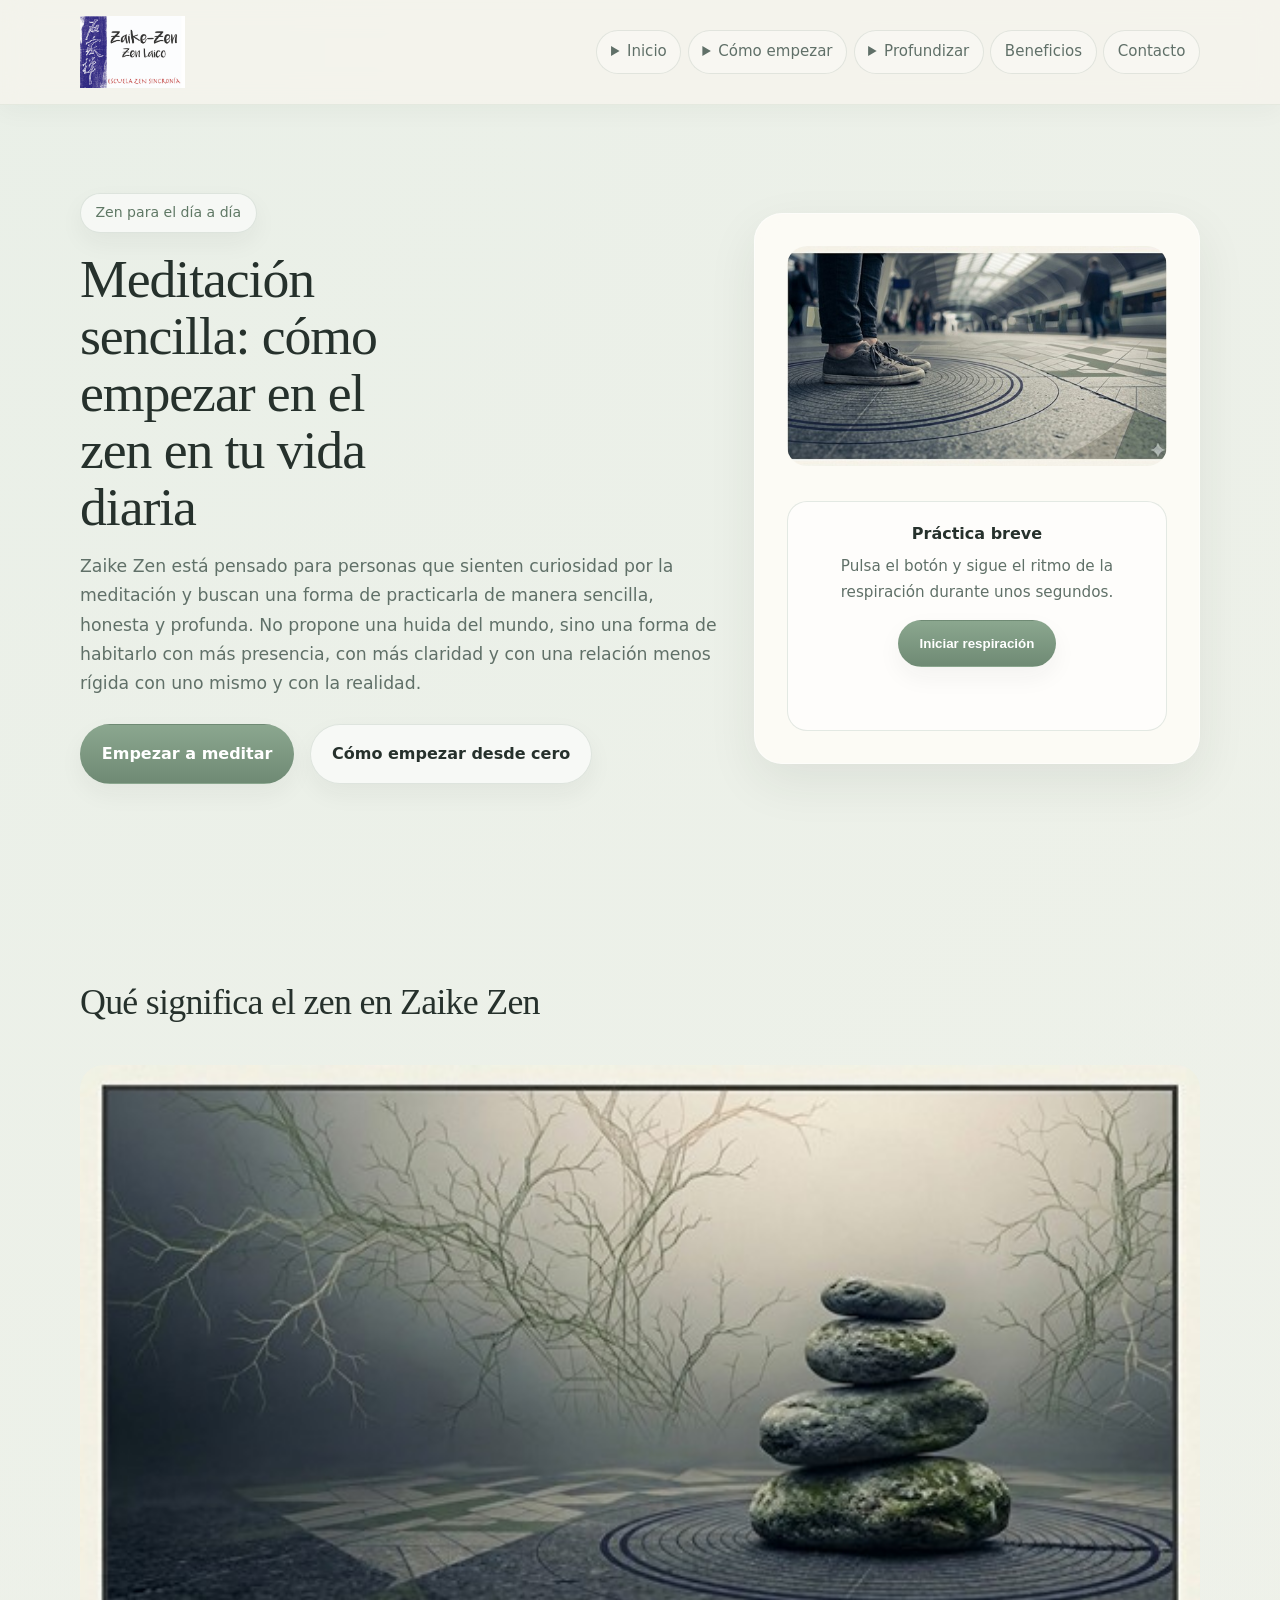
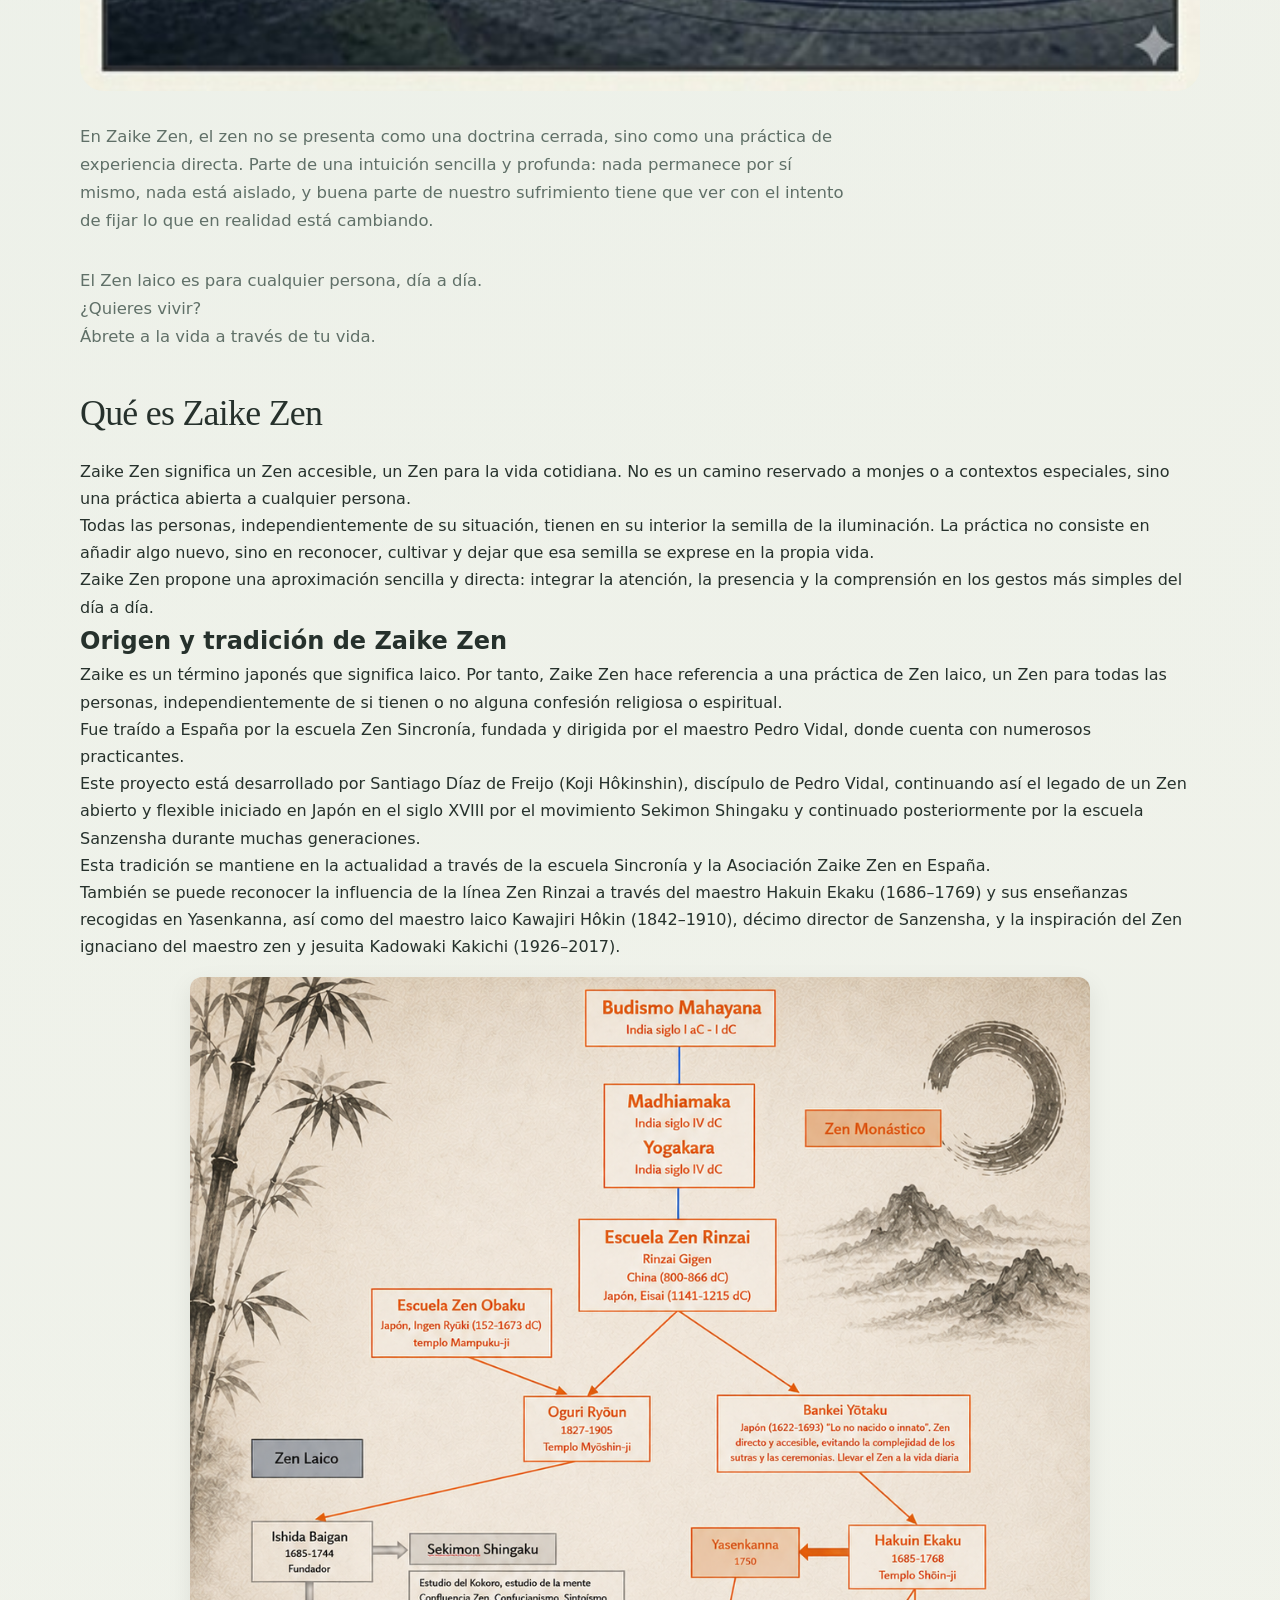
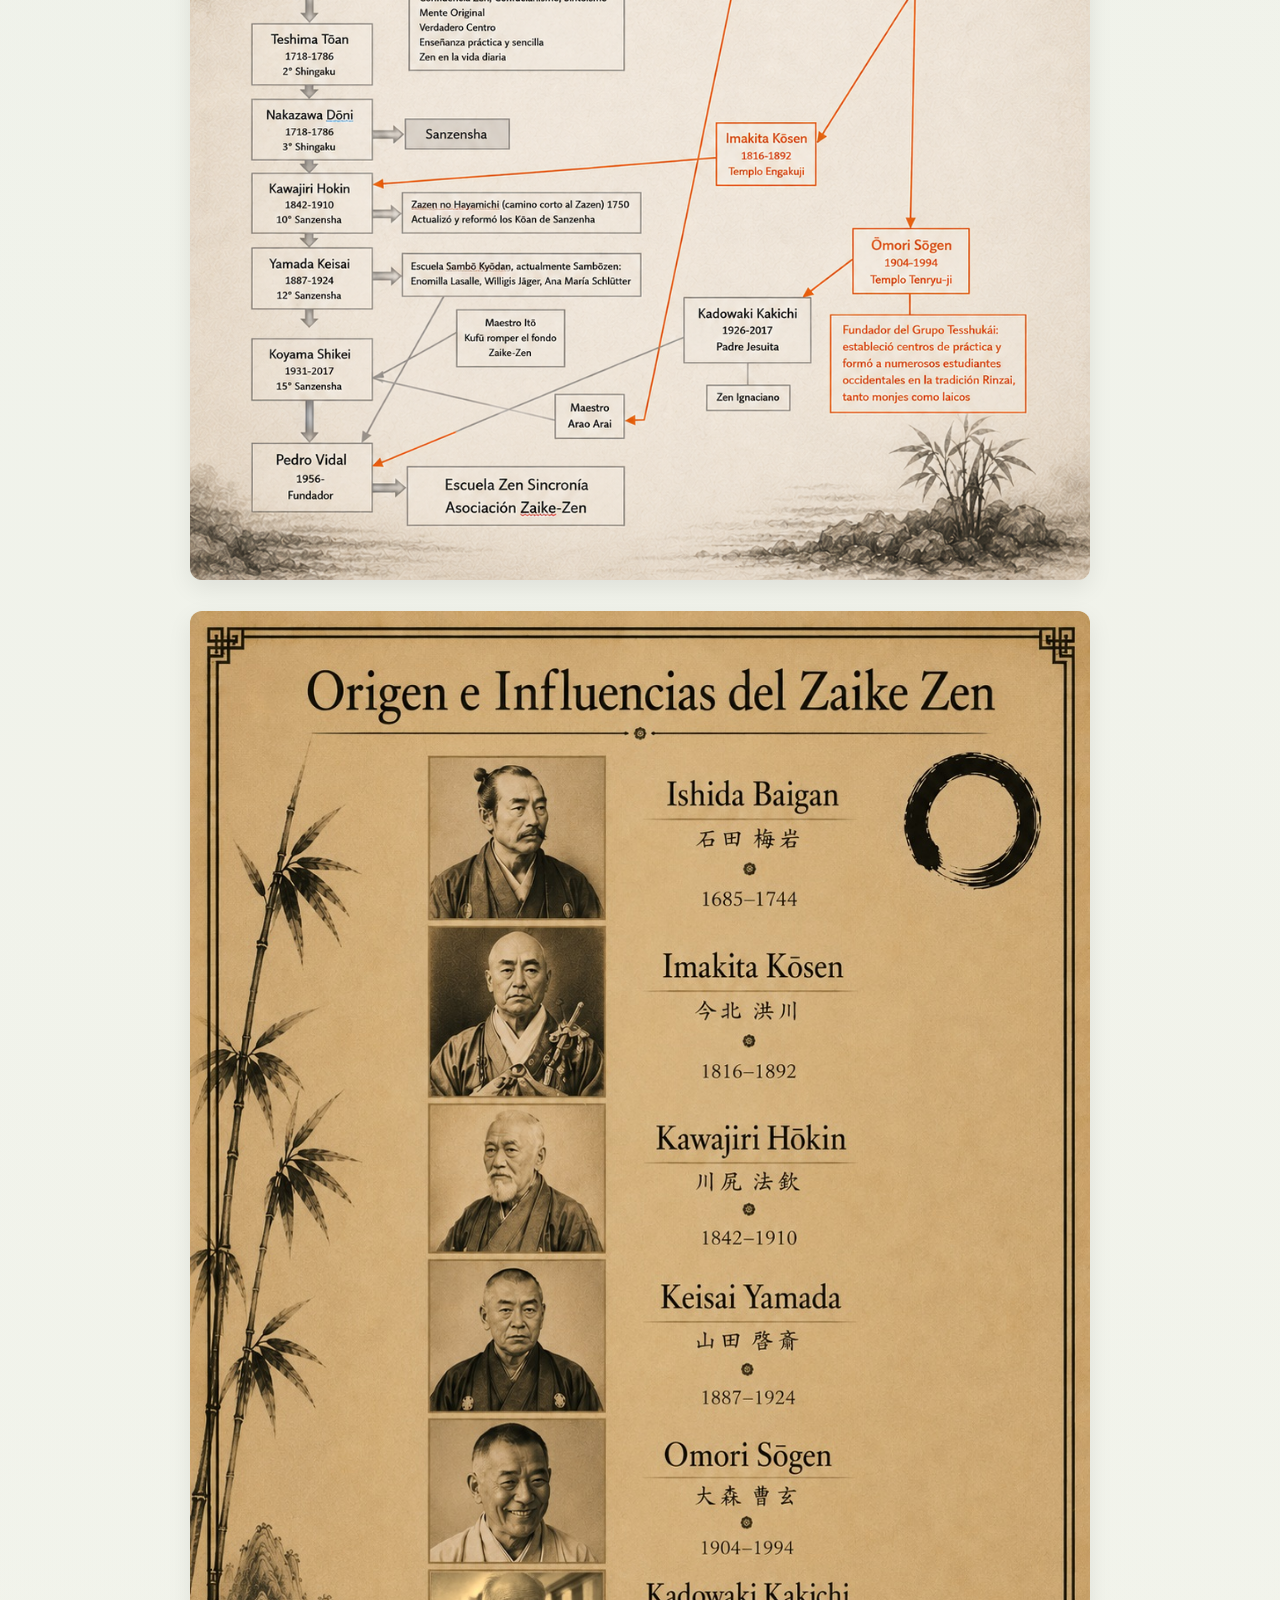
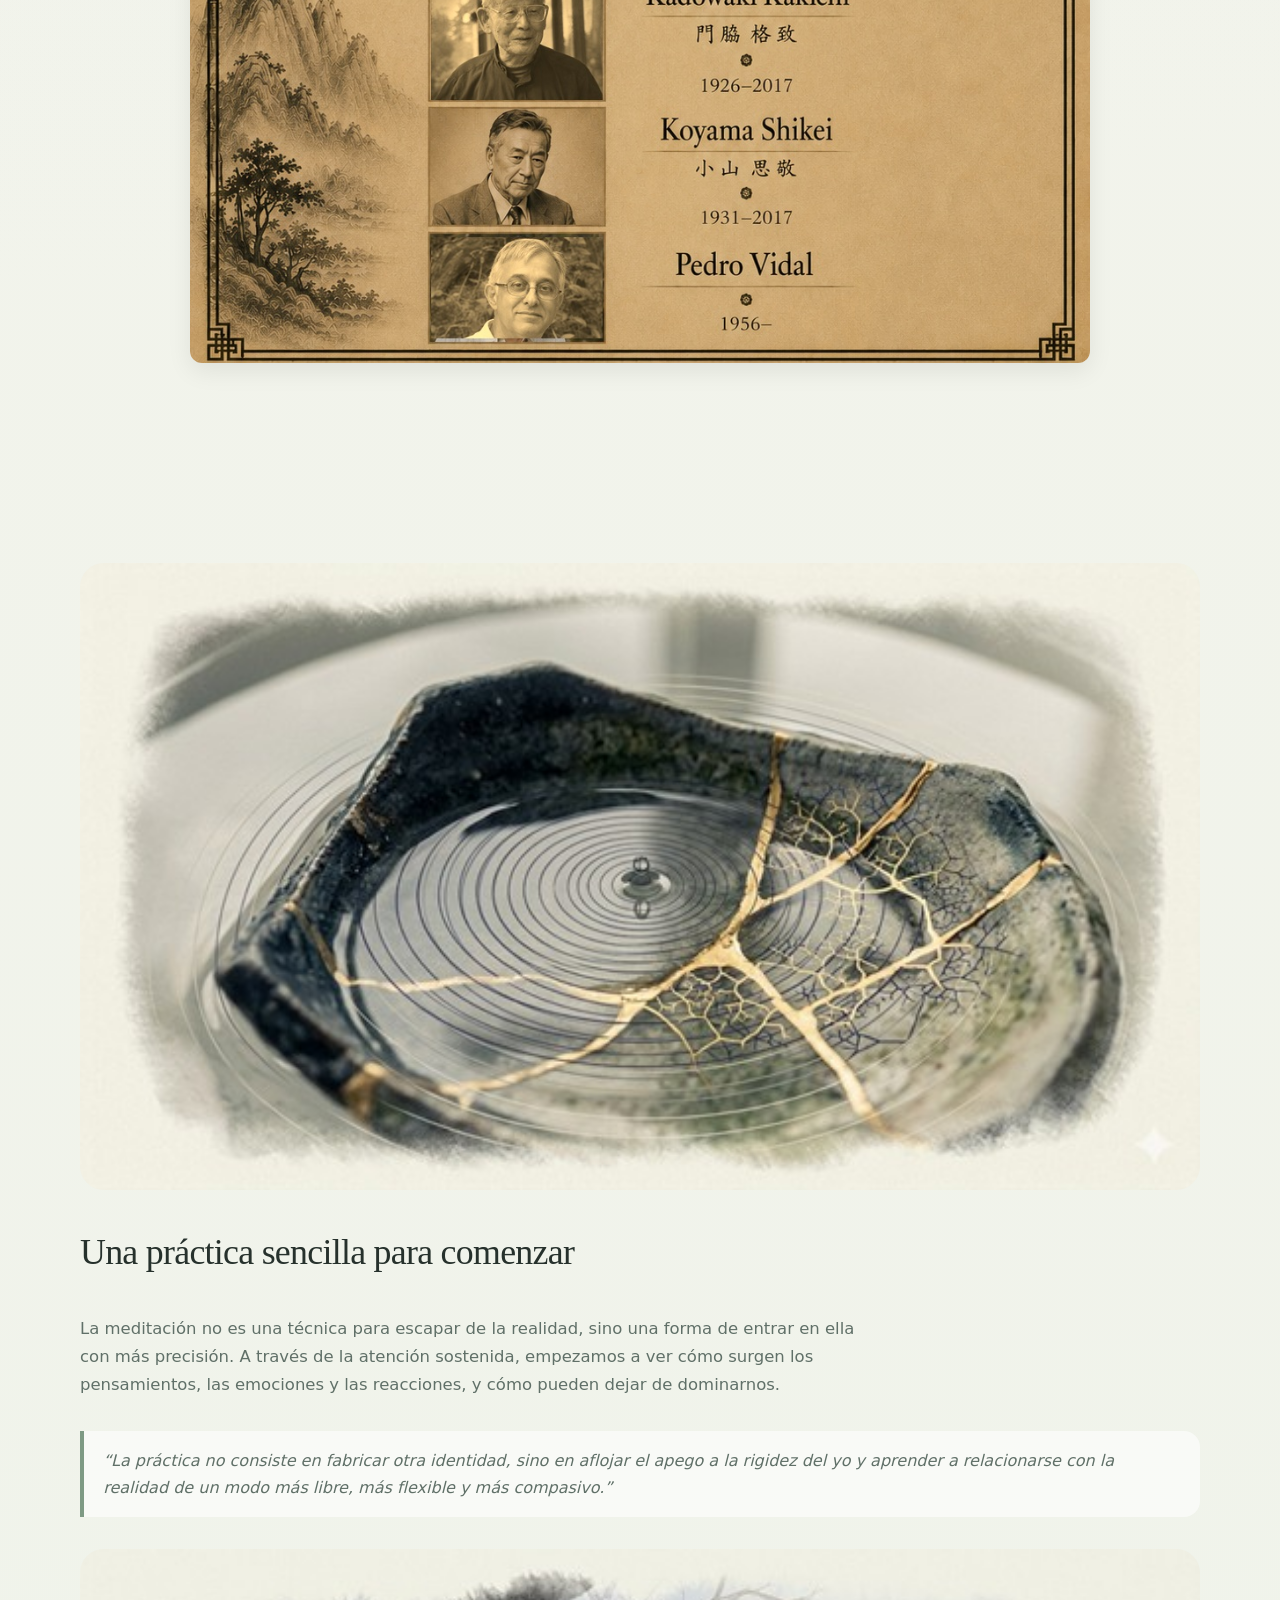
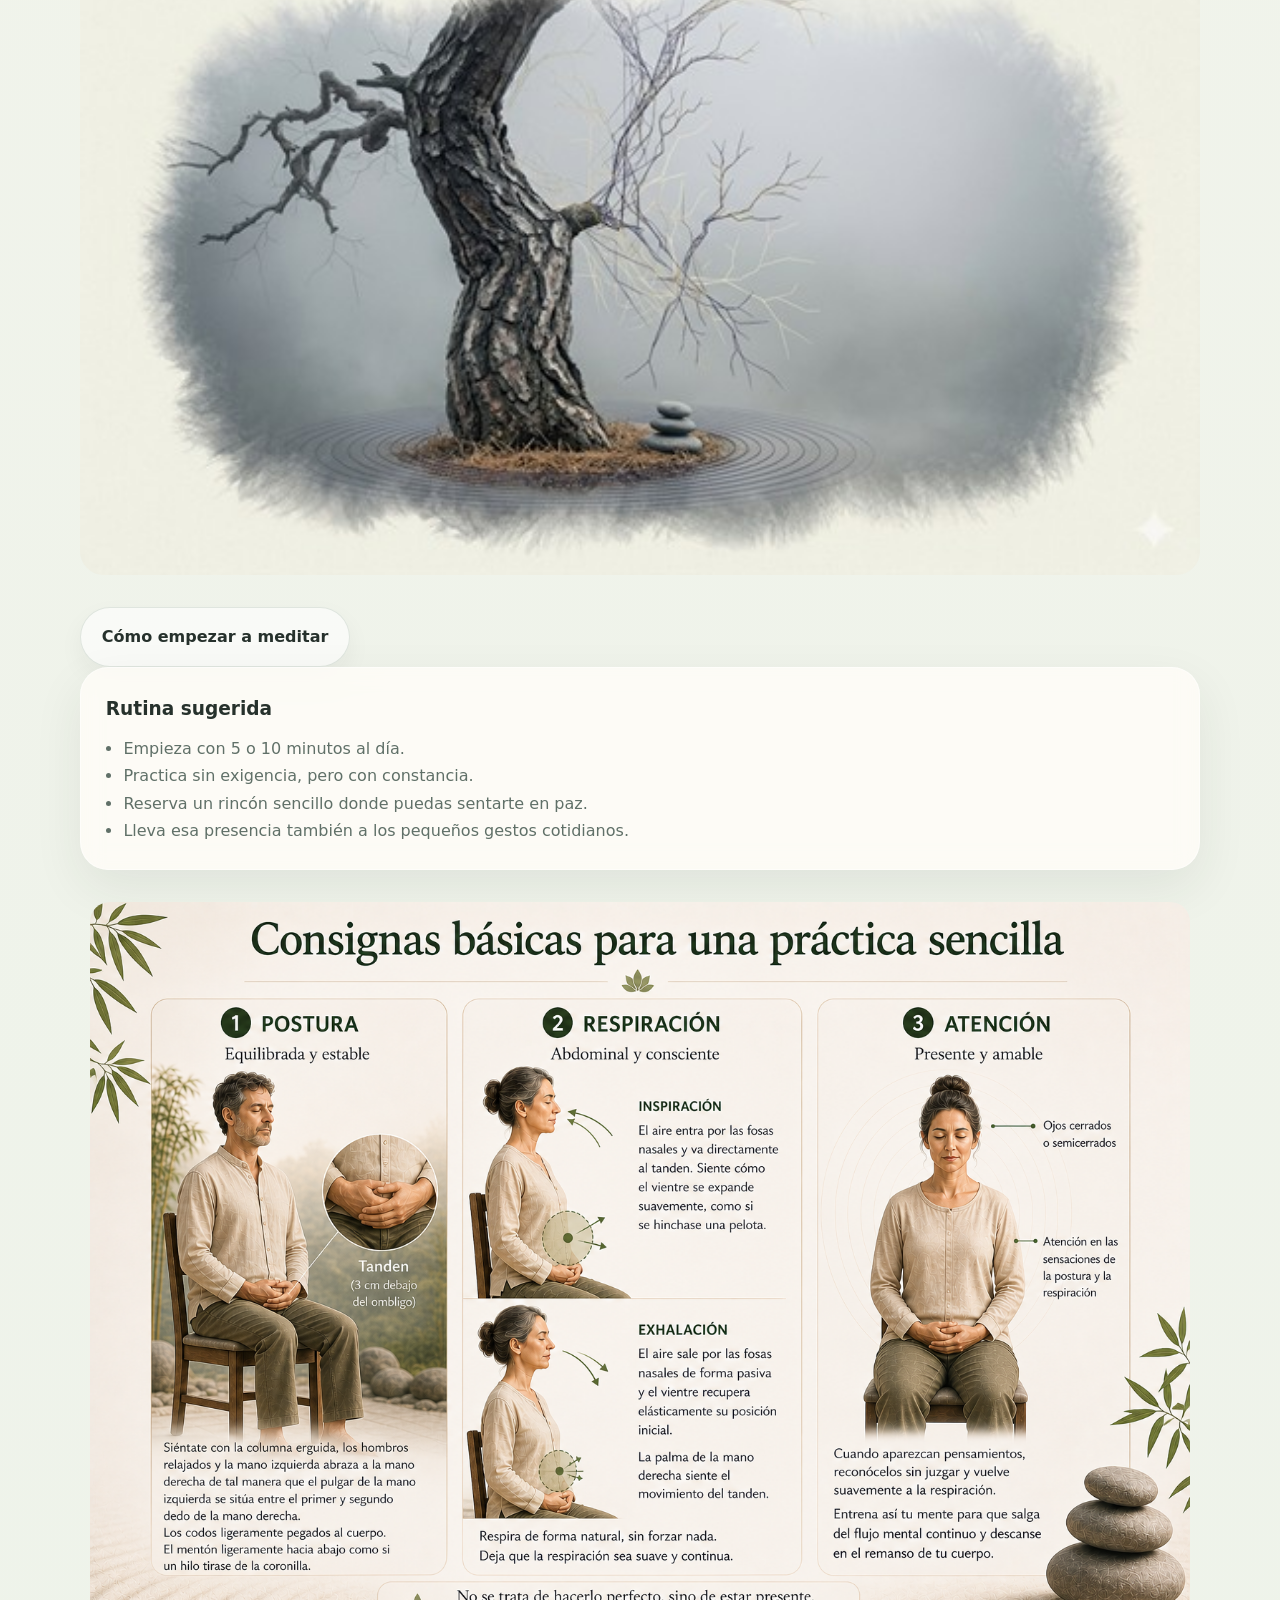
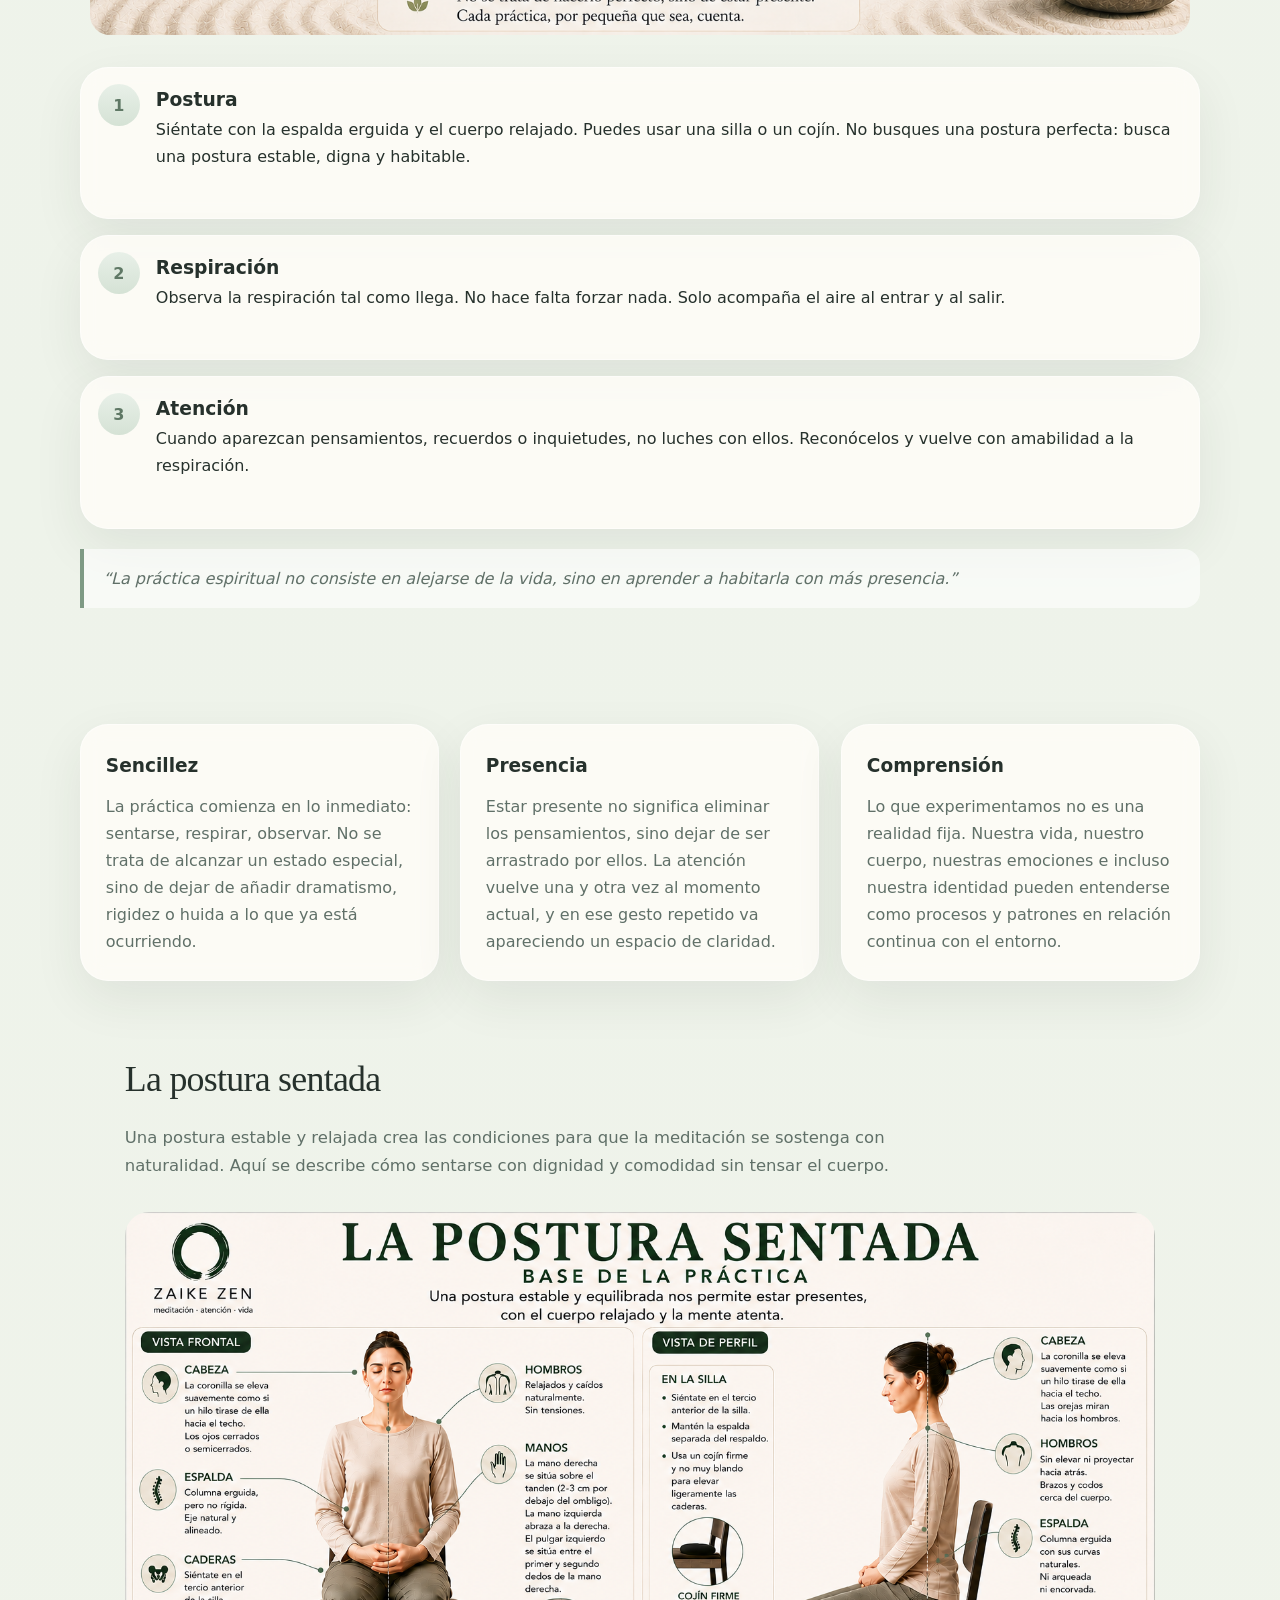
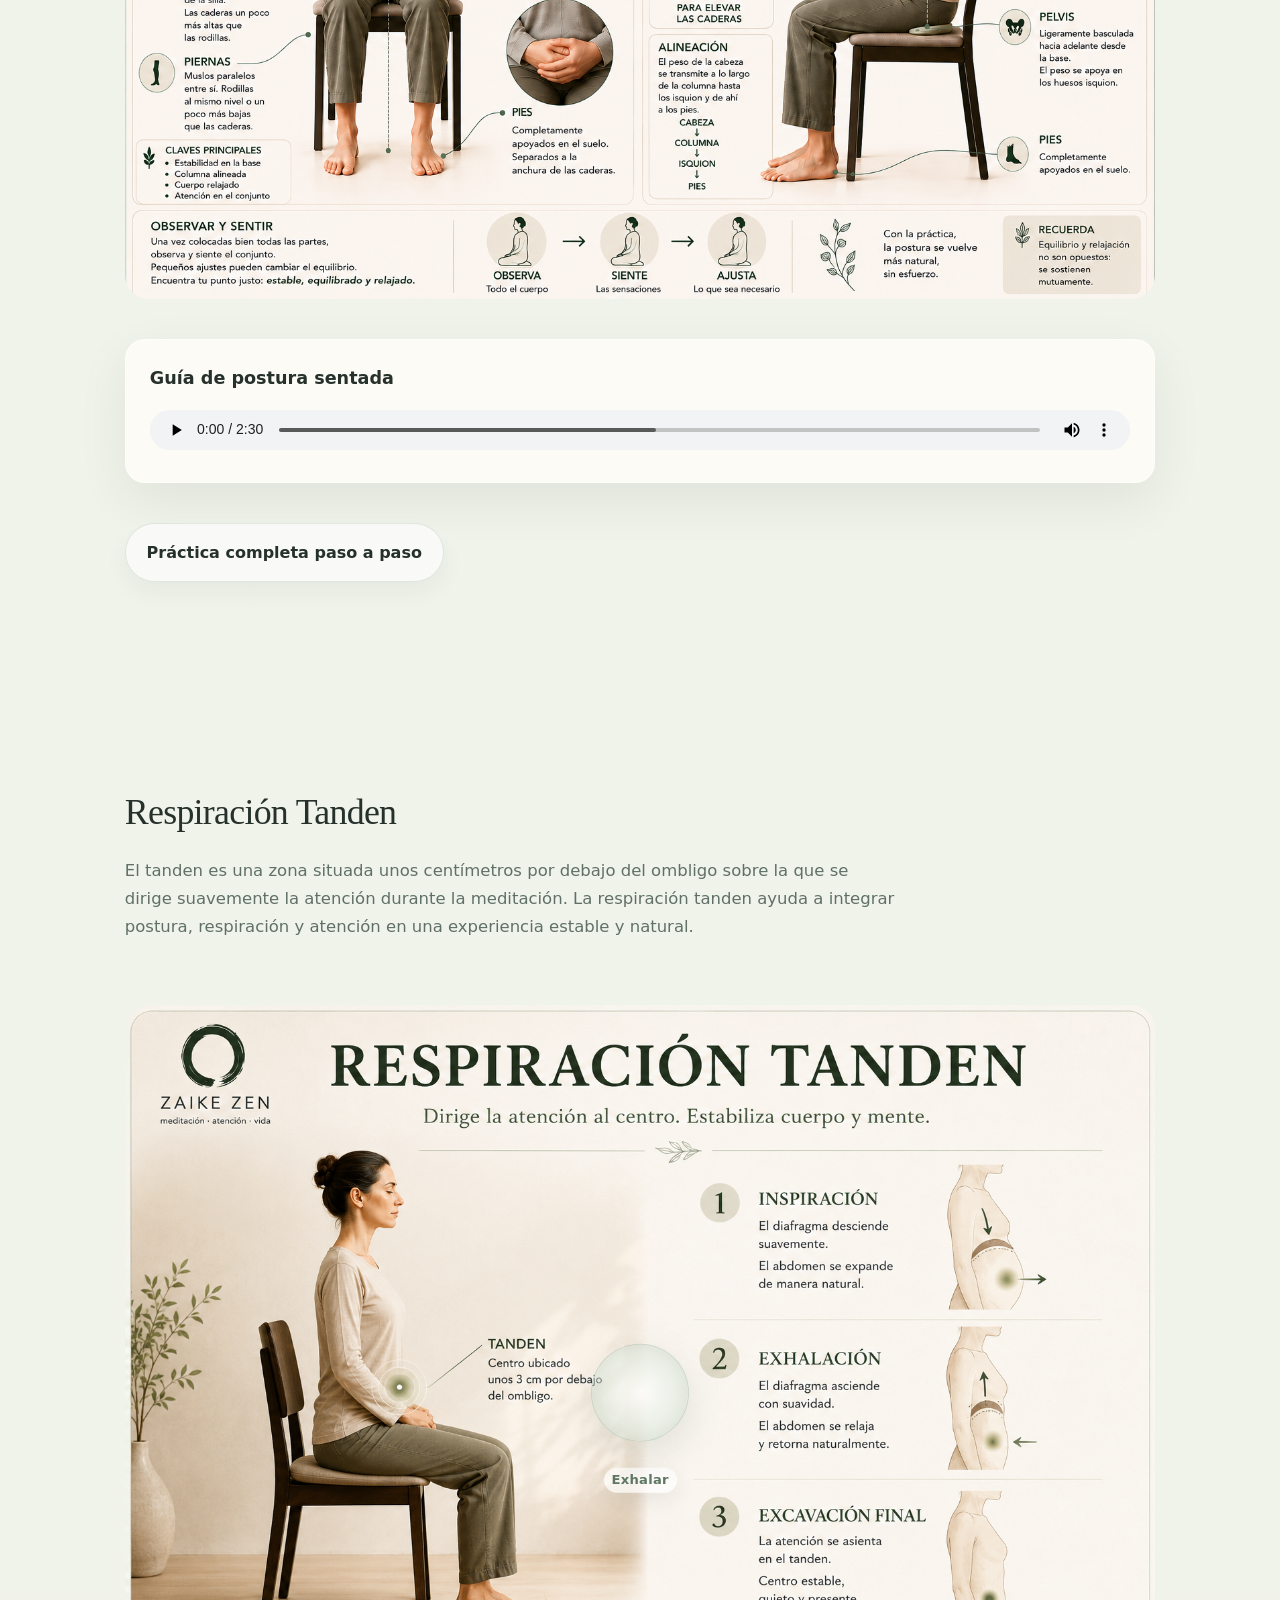
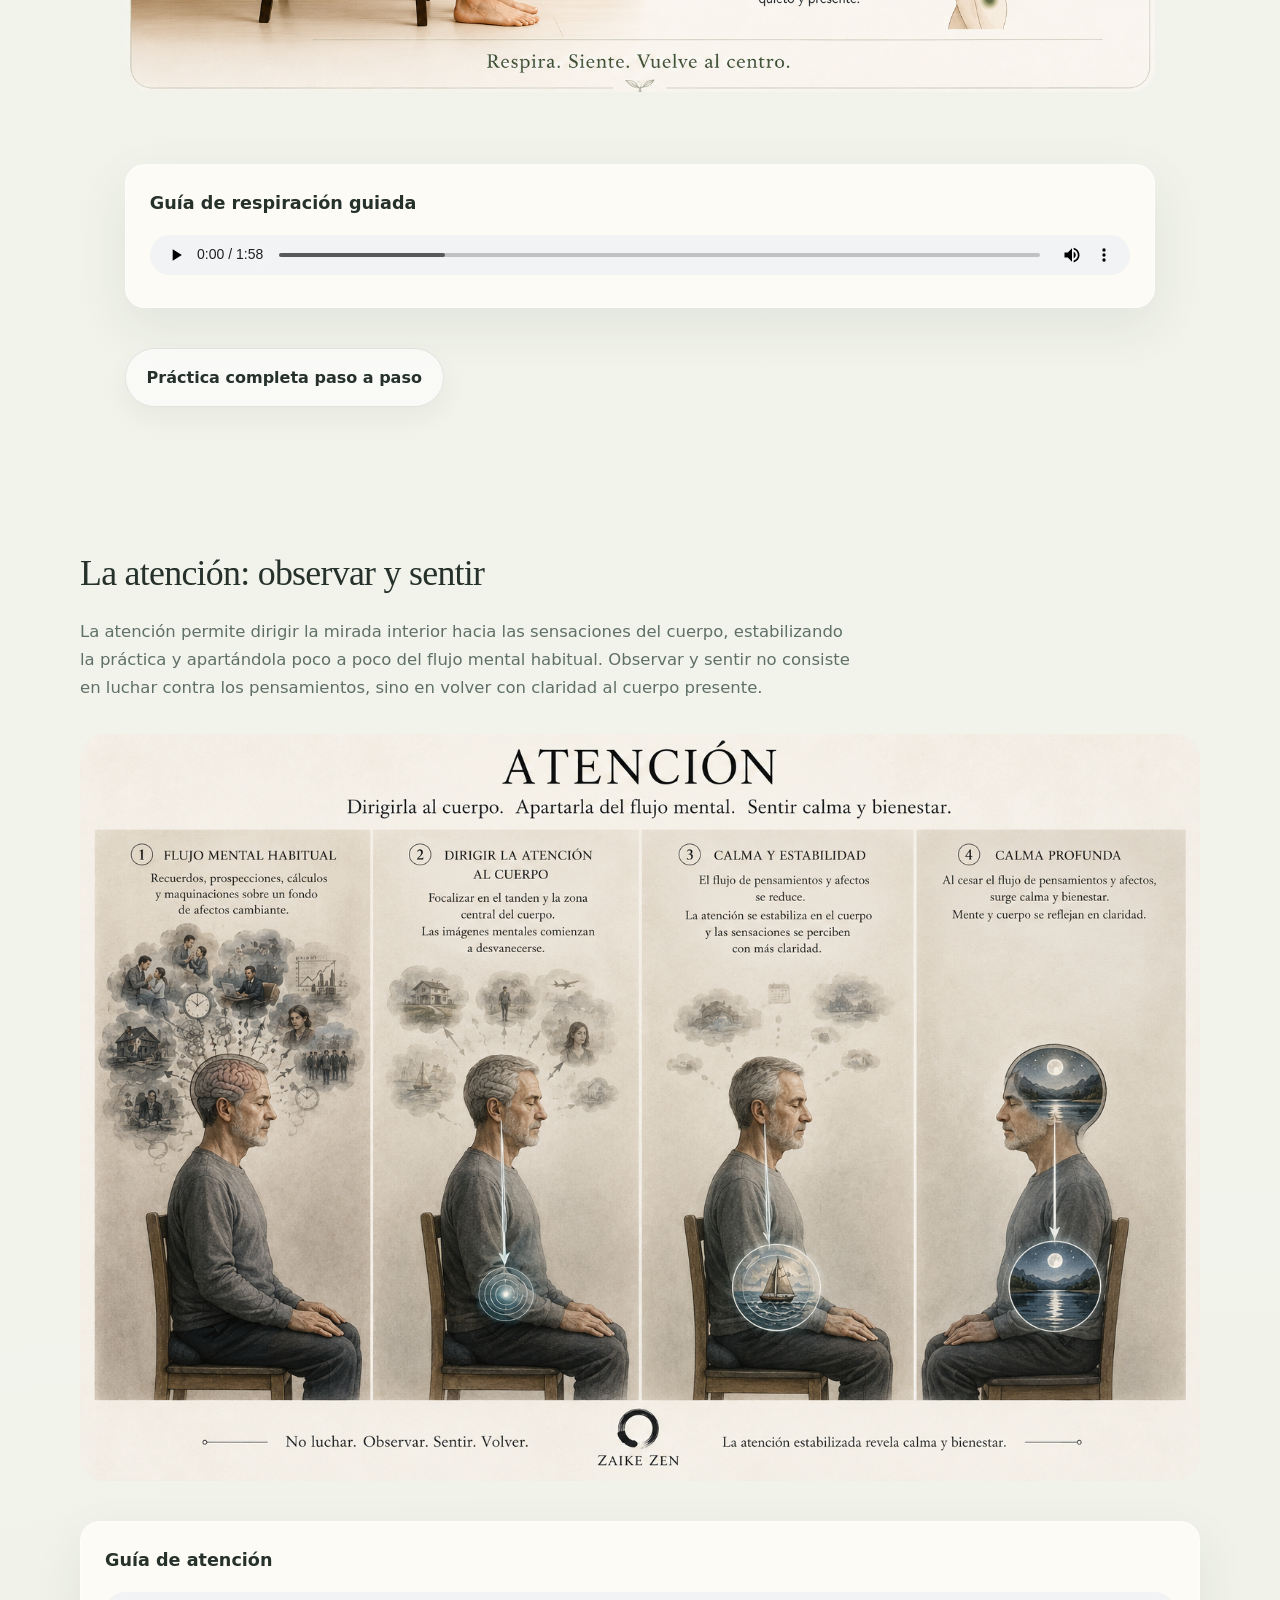
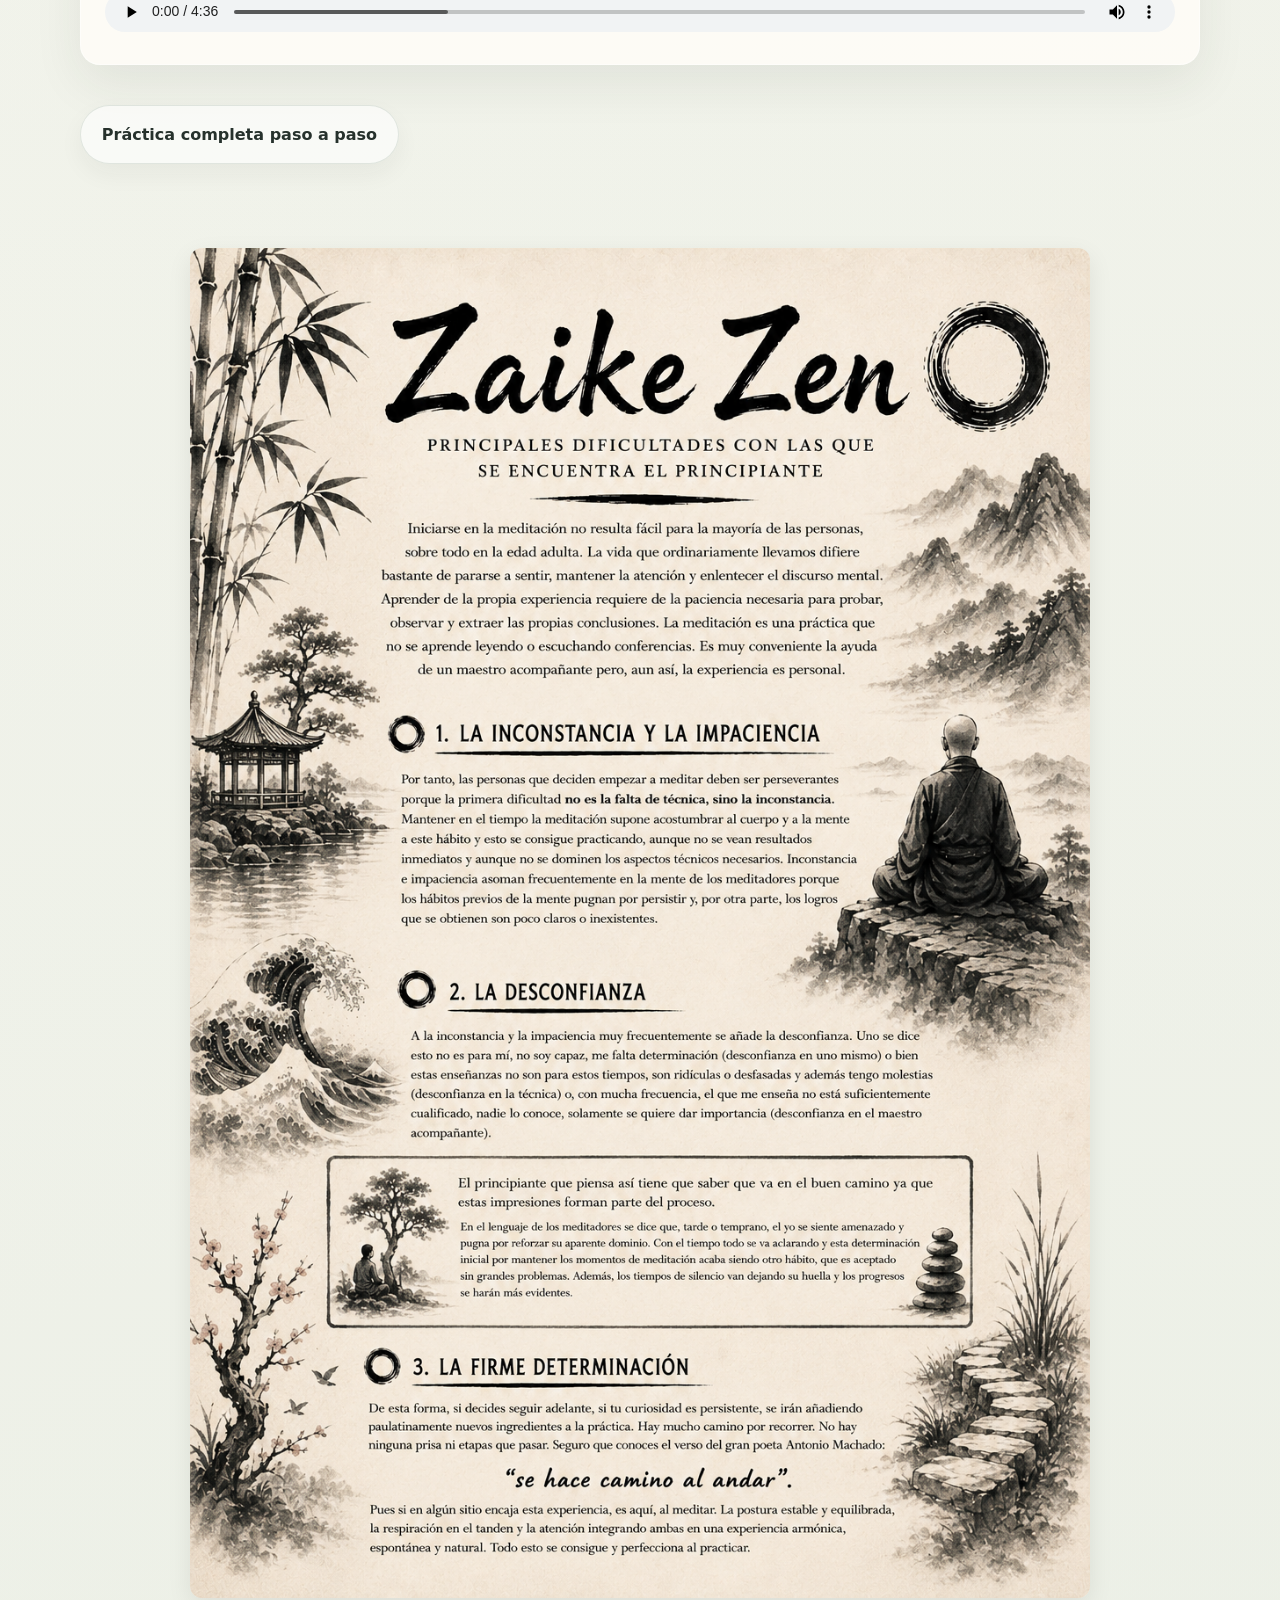
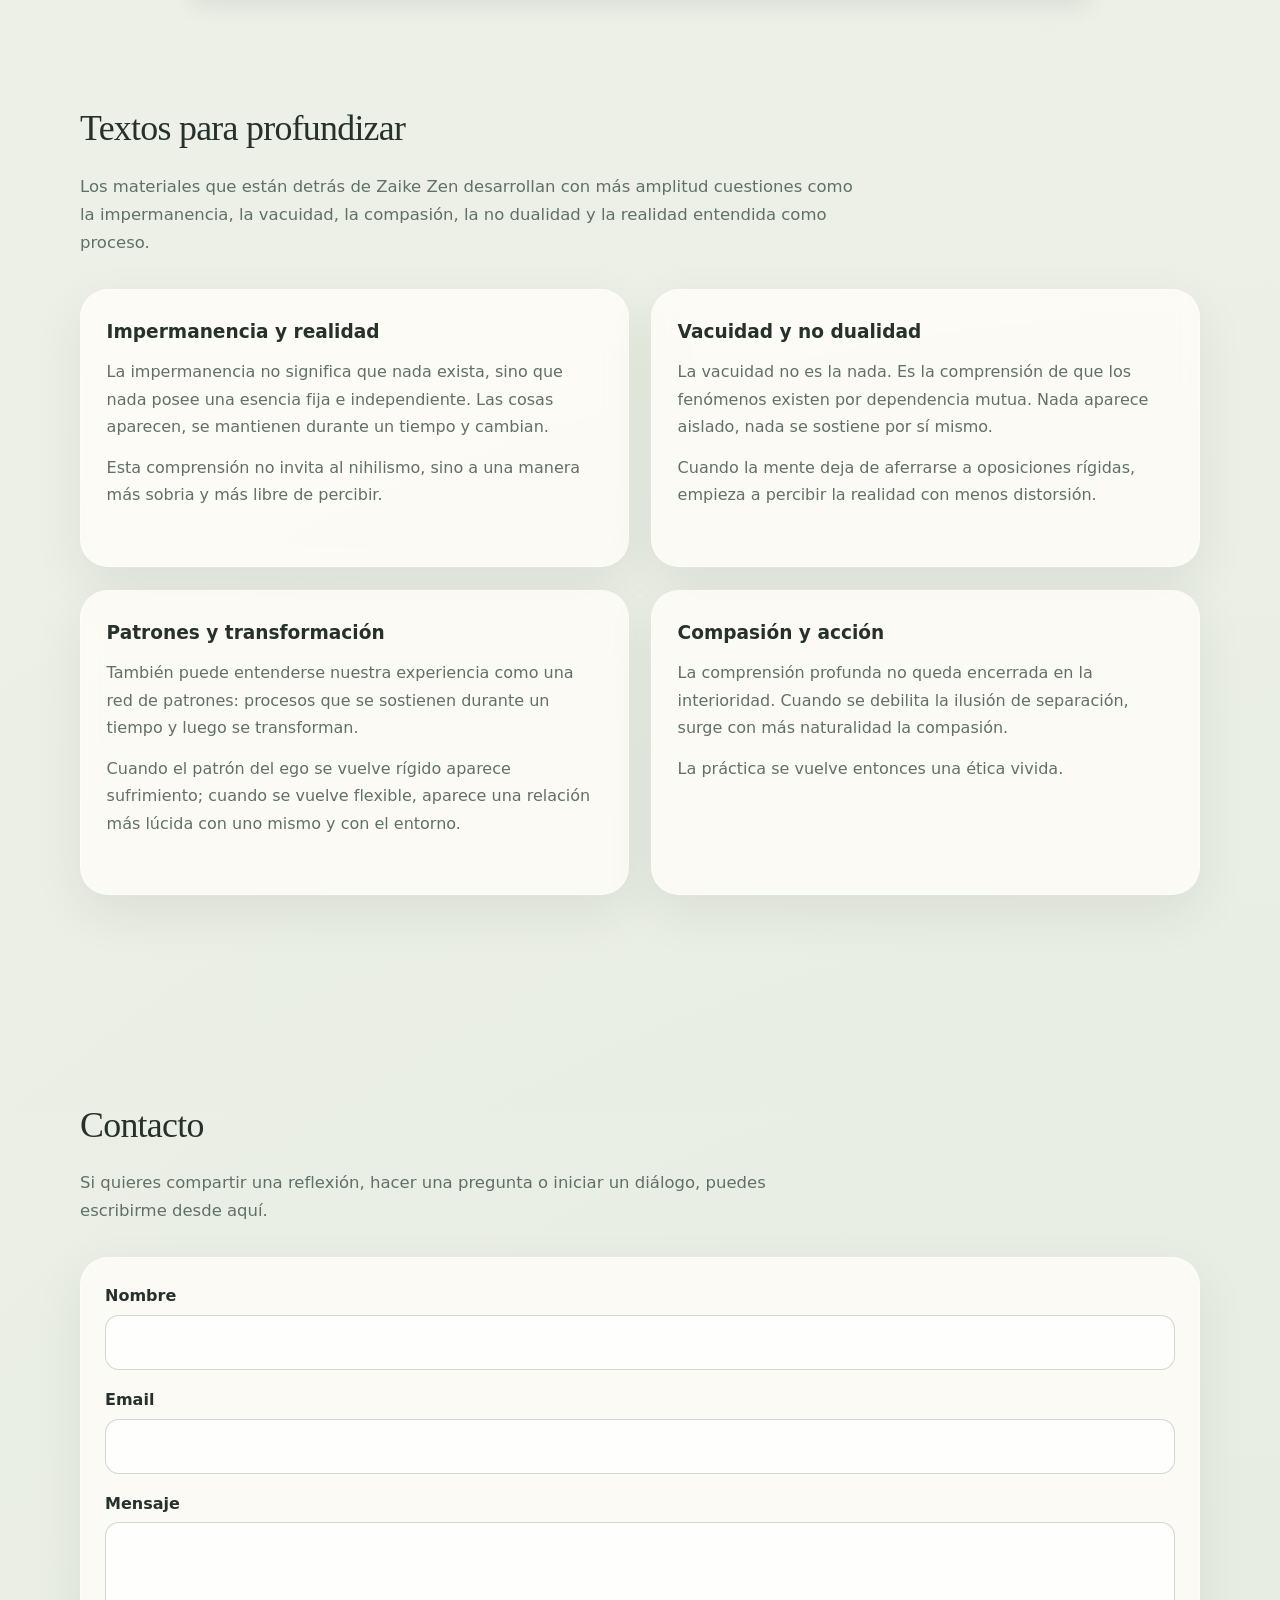
==== commit 40b92ab9: "Actualizar animación de respiración tanden" ====
--- a/index.html
+++ b/index.html
@@ -195,6 +195,7 @@
     .tanden-breath.is-inhale .tanden-breath-orb { transform: scale(1); }
     .tanden-breath.is-pause .tanden-breath-orb { transform: scale(1); opacity: 0.88; }
     .tanden-breath.is-exhale .tanden-breath-orb { transform: scale(0.72); }
+    .tanden-breath.is-dig .tanden-breath-orb { transform: scale(0.72); opacity: 0.76; }
 
     .tanden-breath-label {
       min-height: 1.4rem;
@@ -1077,13 +1078,14 @@
       const tandenSteps = [
         { className: 'is-inhale', label: 'Inhalar', time: 4000 },
         { className: 'is-pause', label: 'Pausa', time: 2000 },
-        { className: 'is-exhale', label: 'Exhalar', time: 6000 }
+        { className: 'is-exhale', label: 'Exhalar', time: 6000 },
+        { className: 'is-dig', label: 'Excavar', time: 2000 }
       ];
       let tandenStep = 0;
 
       const updateTandenBreath = () => {
         const step = tandenSteps[tandenStep];
-        tandenBreath.classList.remove('is-inhale', 'is-pause', 'is-exhale');
+        tandenBreath.classList.remove('is-inhale', 'is-pause', 'is-exhale', 'is-dig');
         tandenBreath.classList.add(step.className);
         tandenLabel.textContent = step.label;
         tandenStep = (tandenStep + 1) % tandenSteps.length;
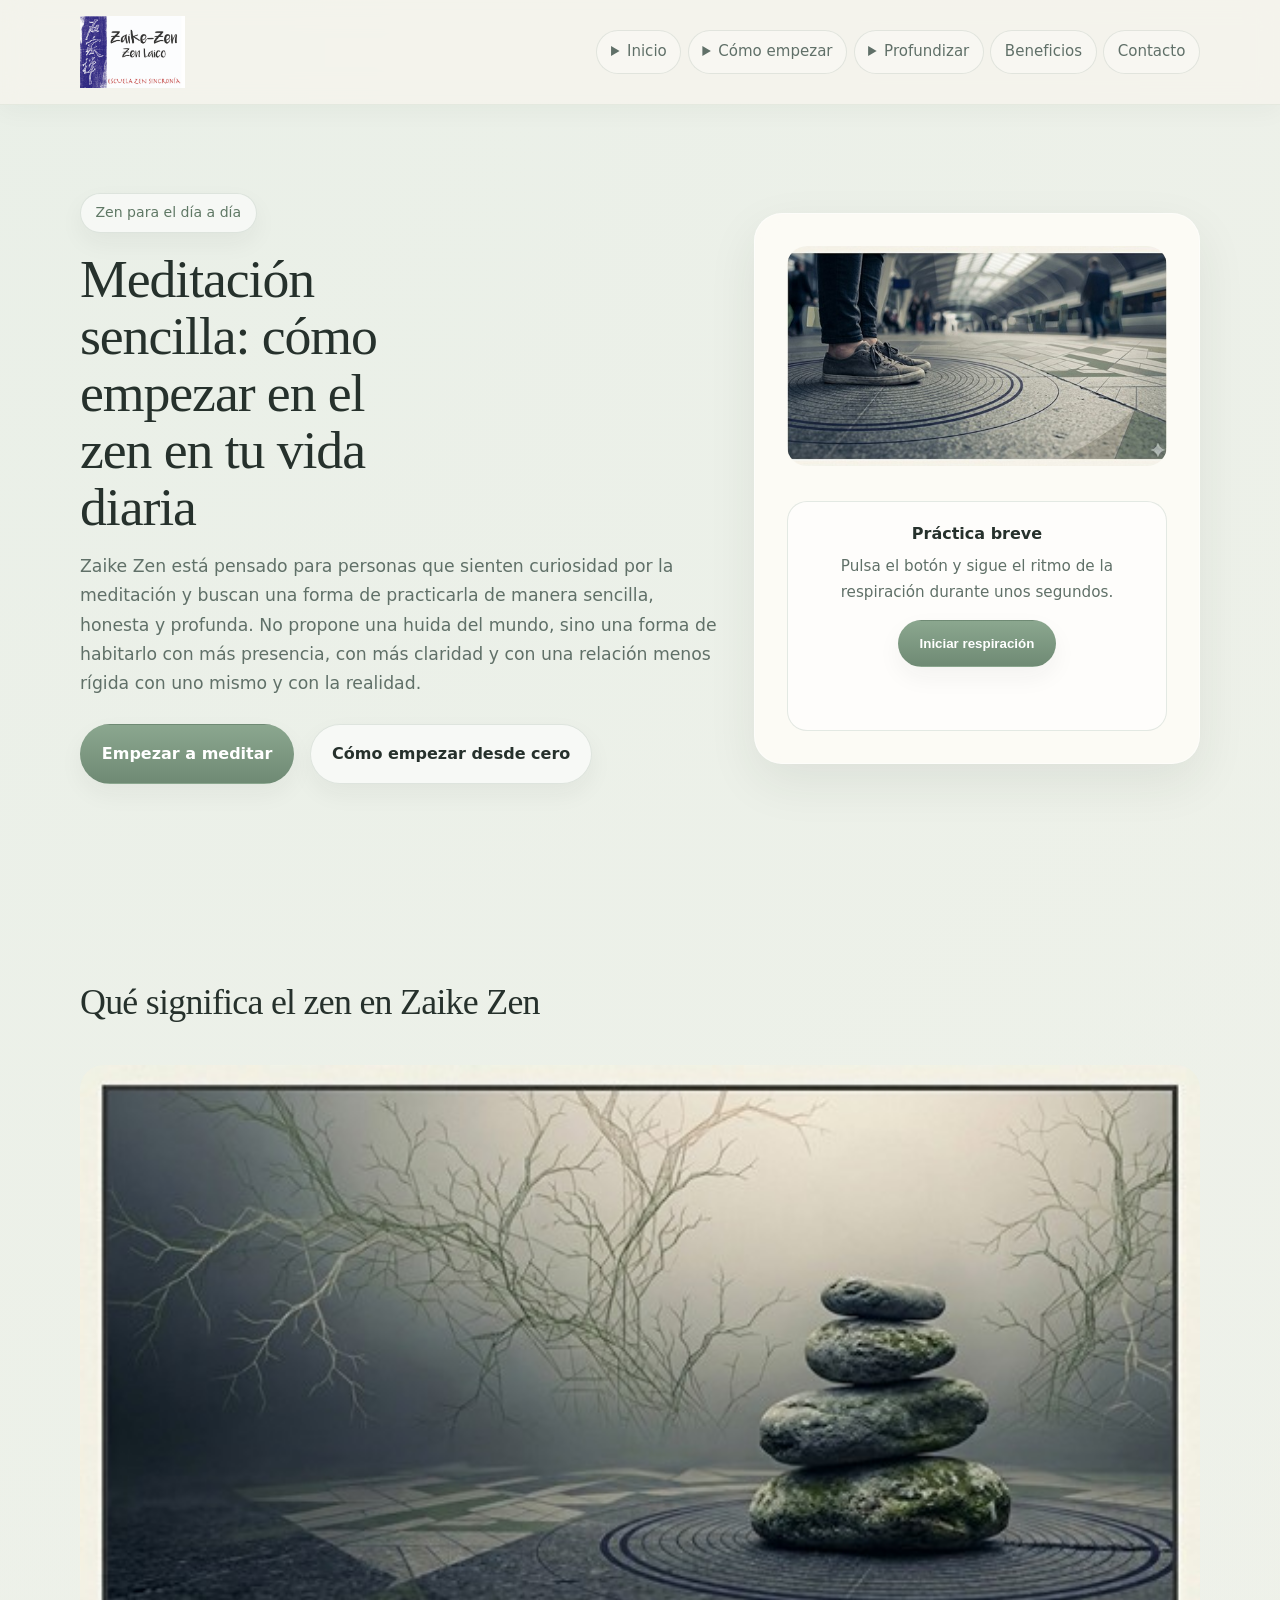
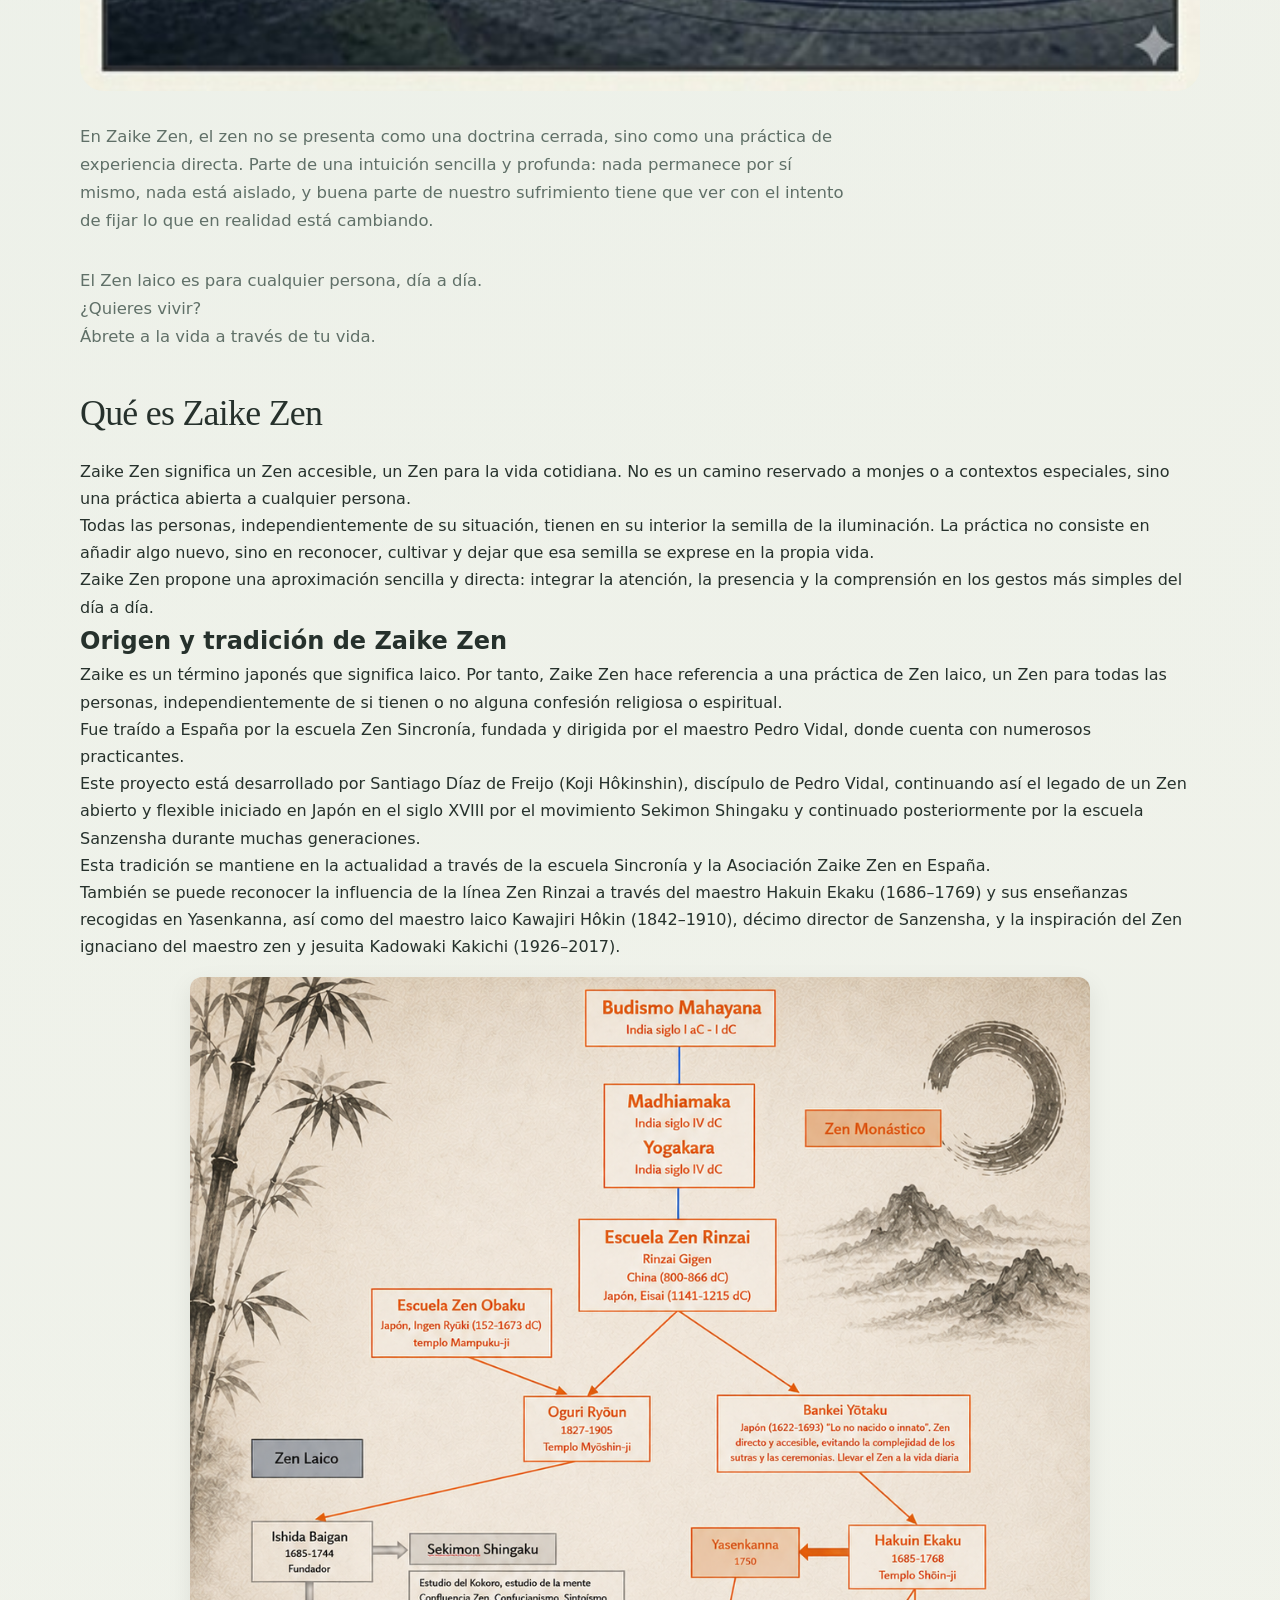
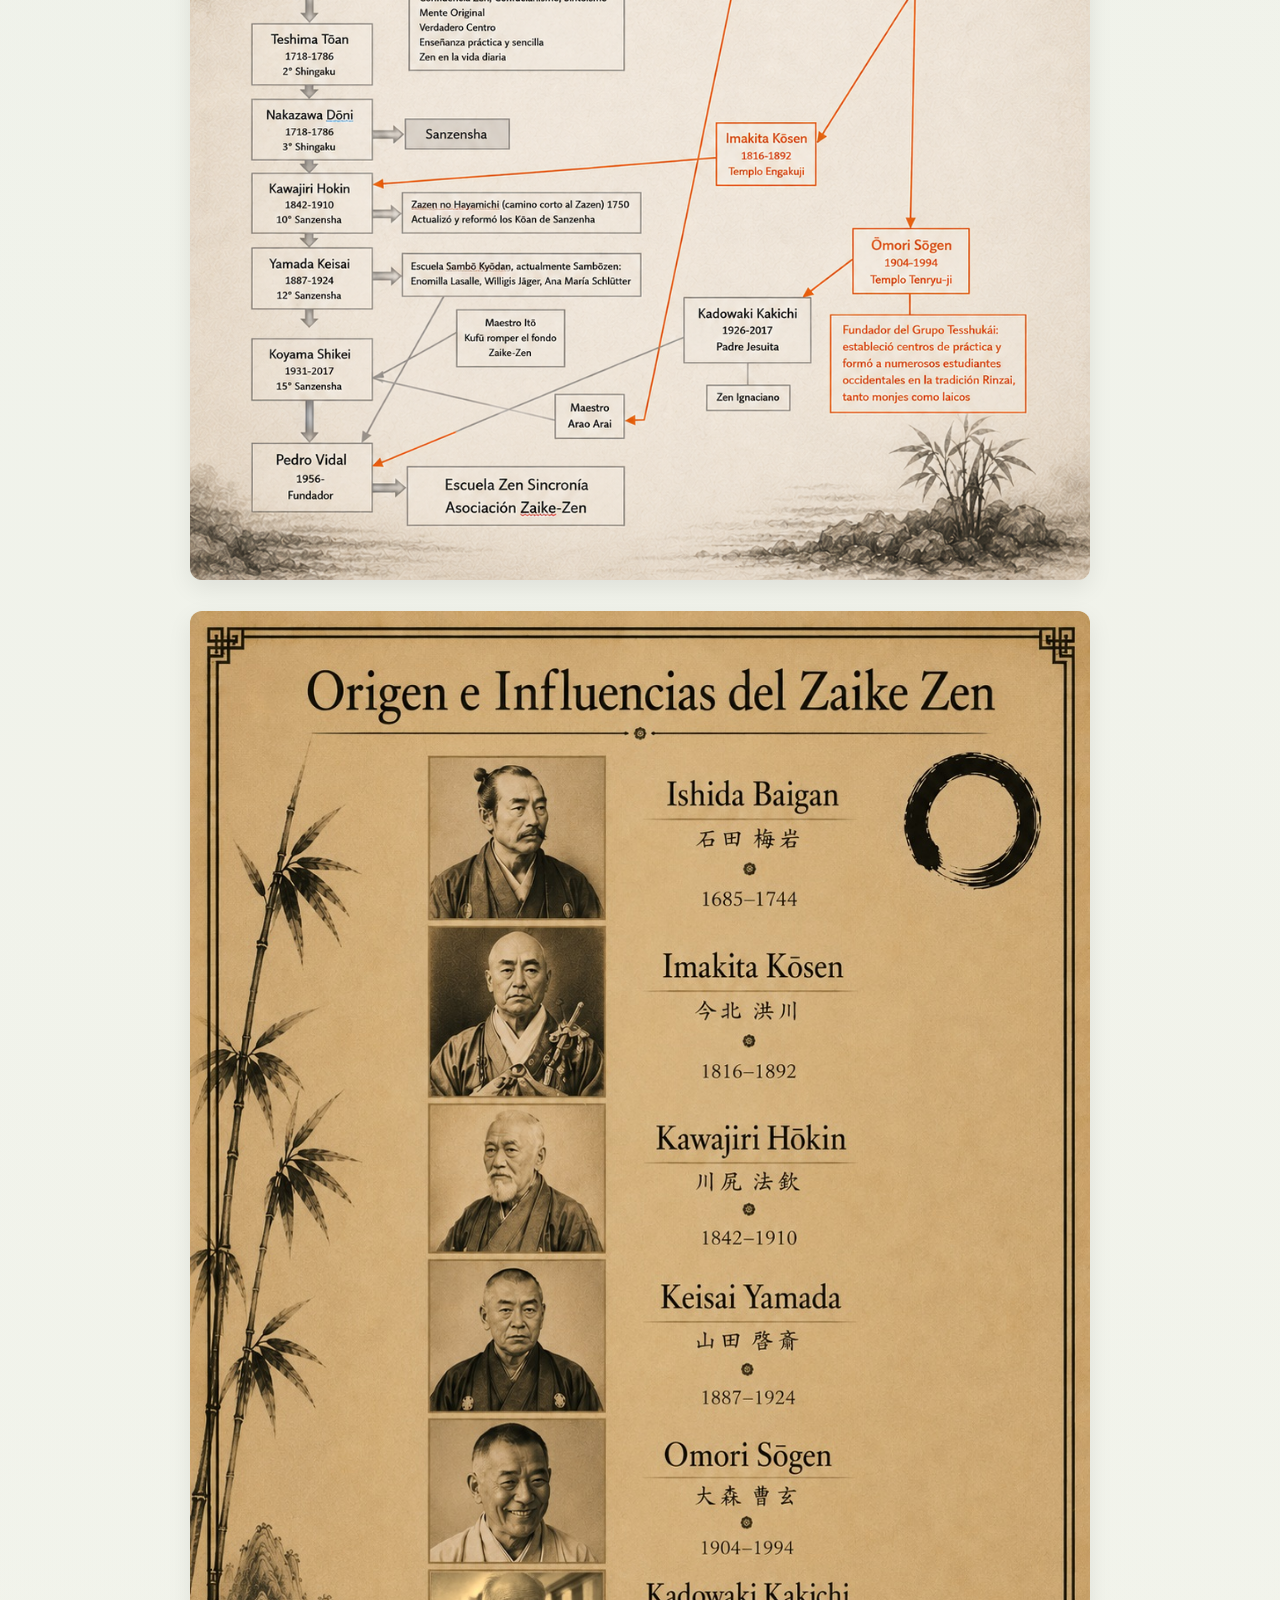
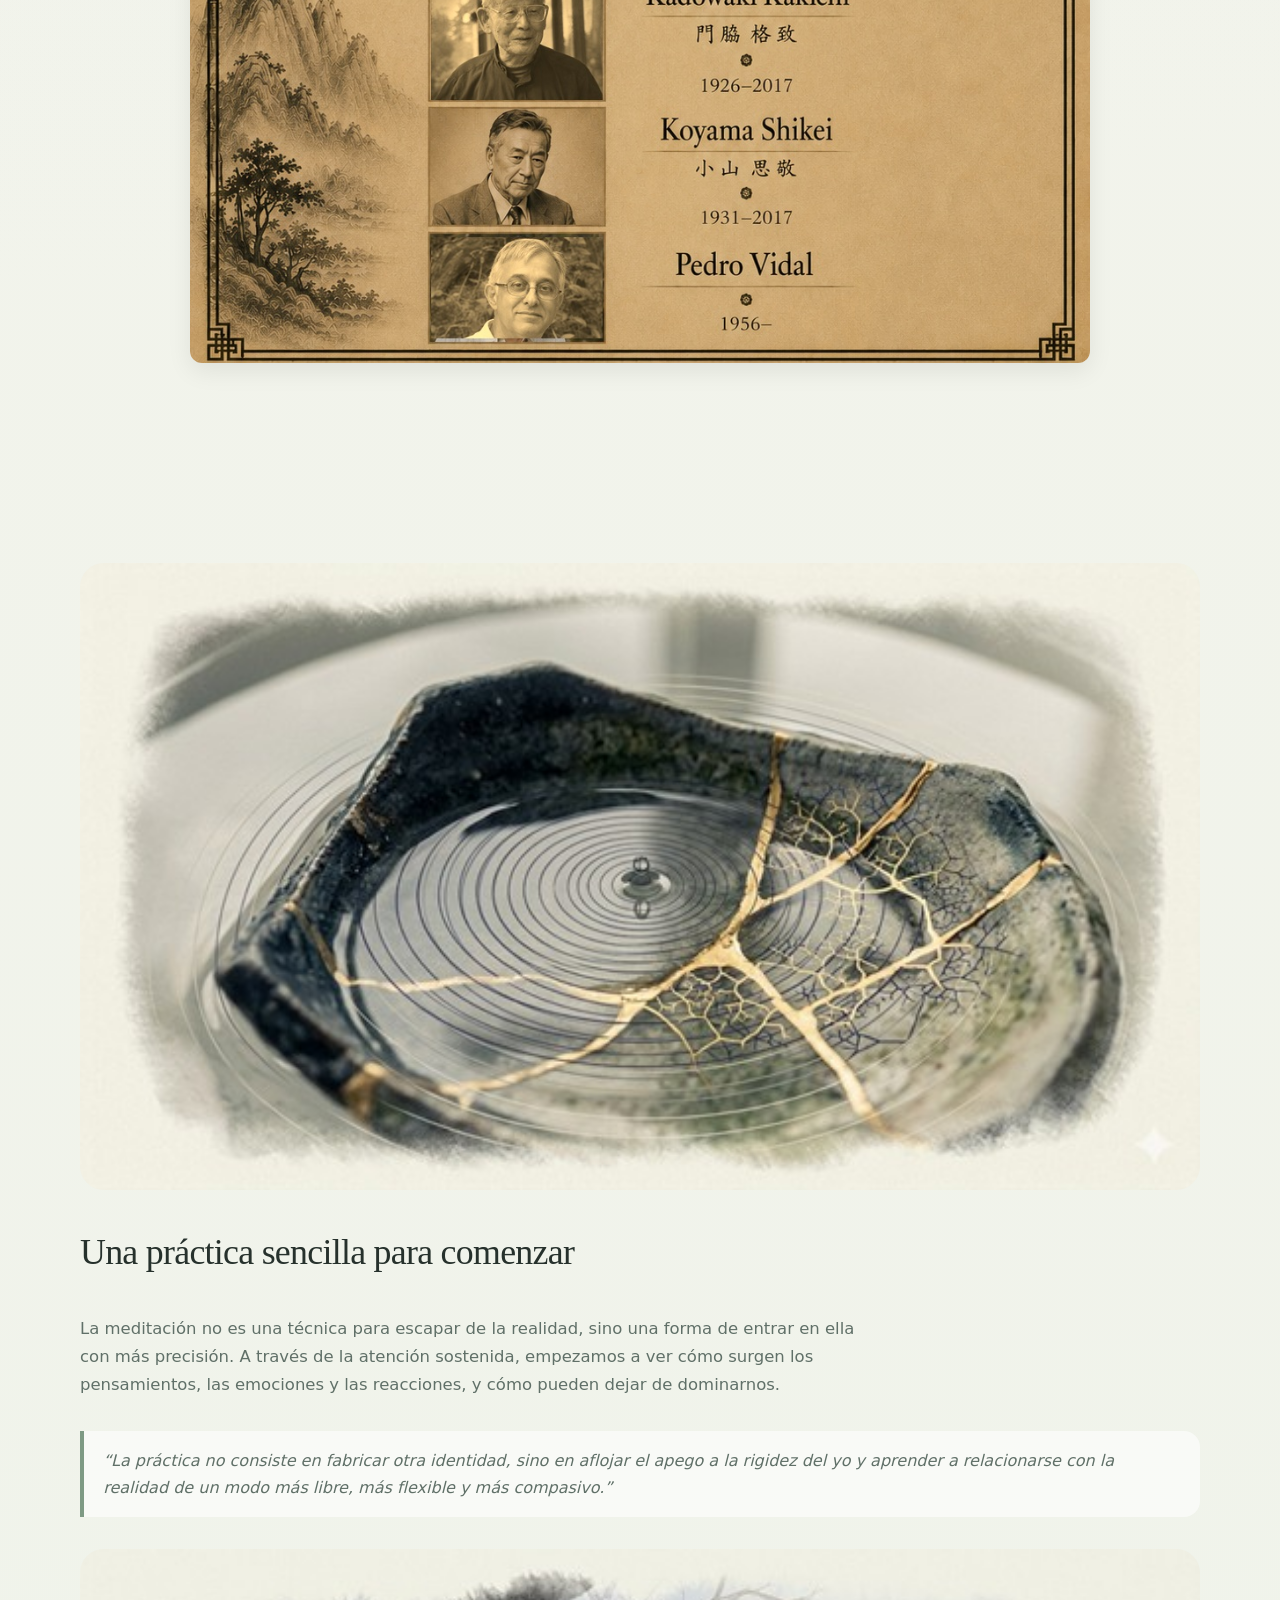
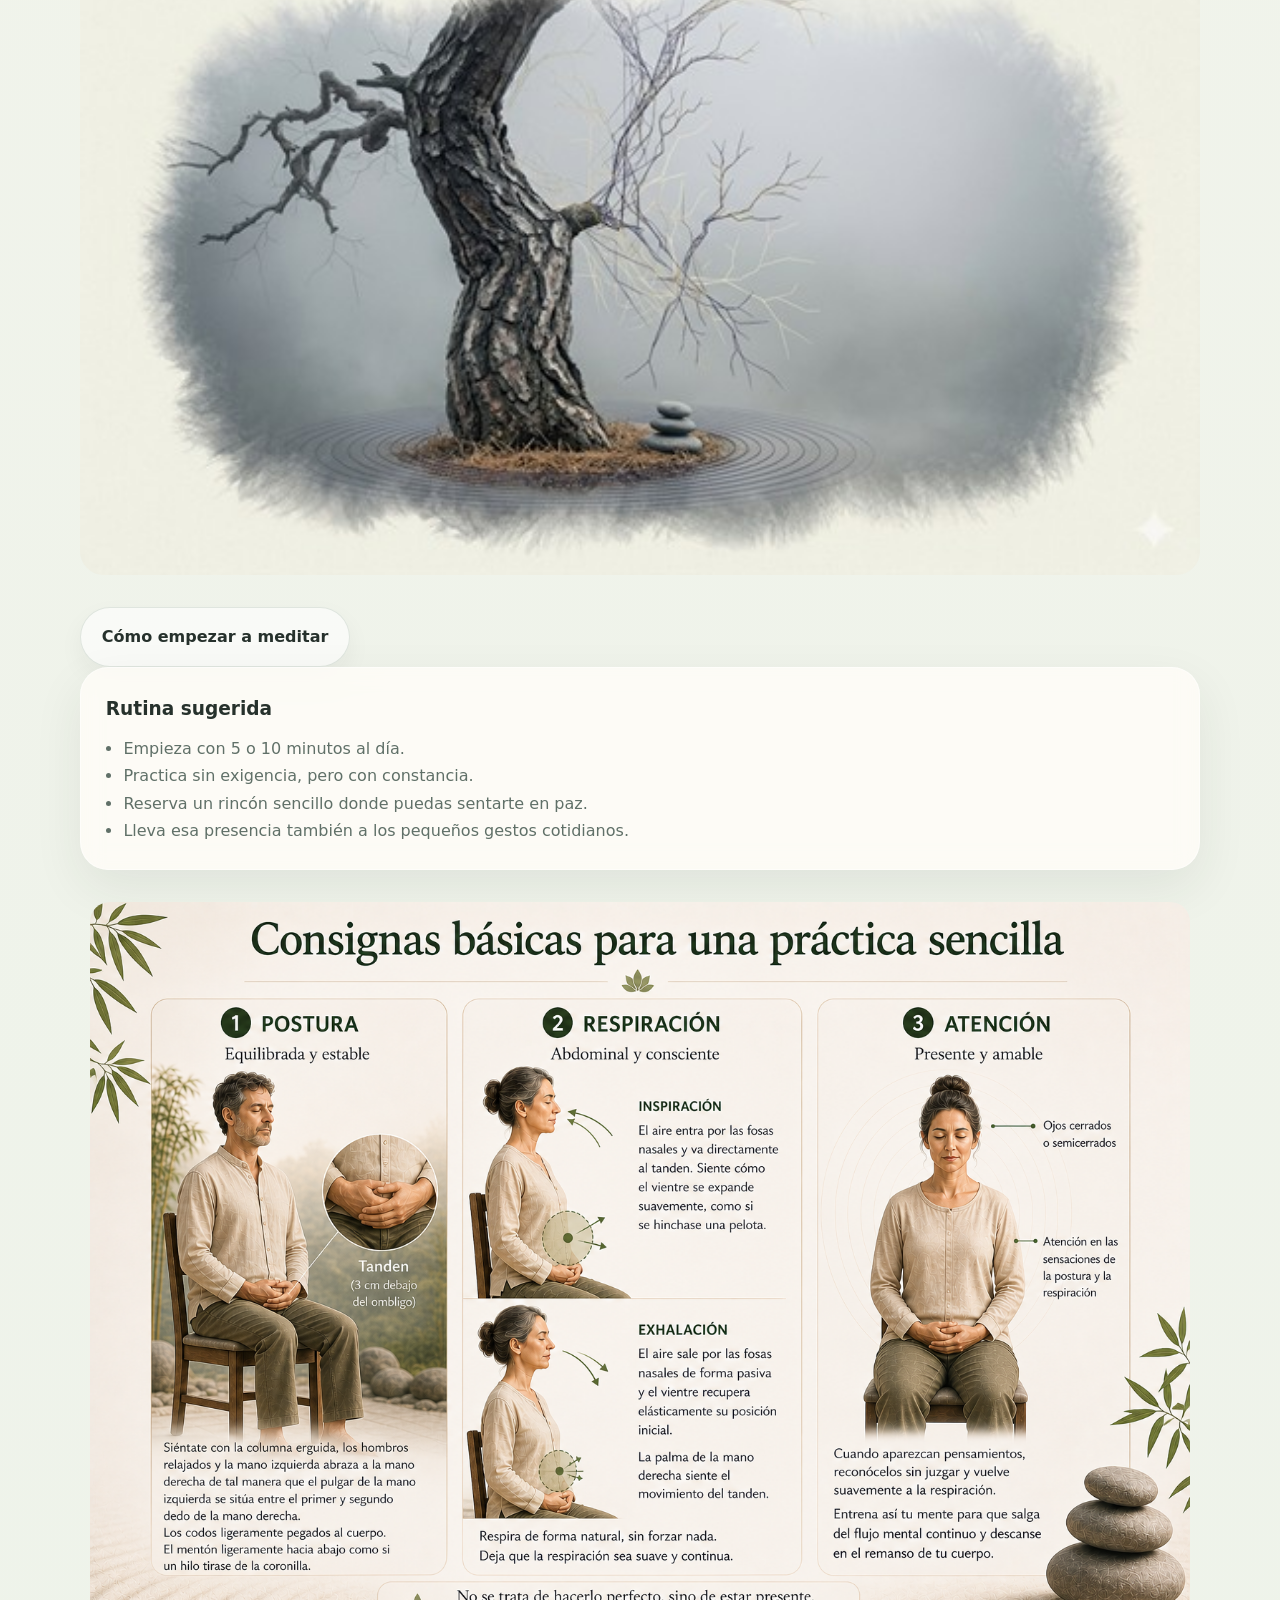
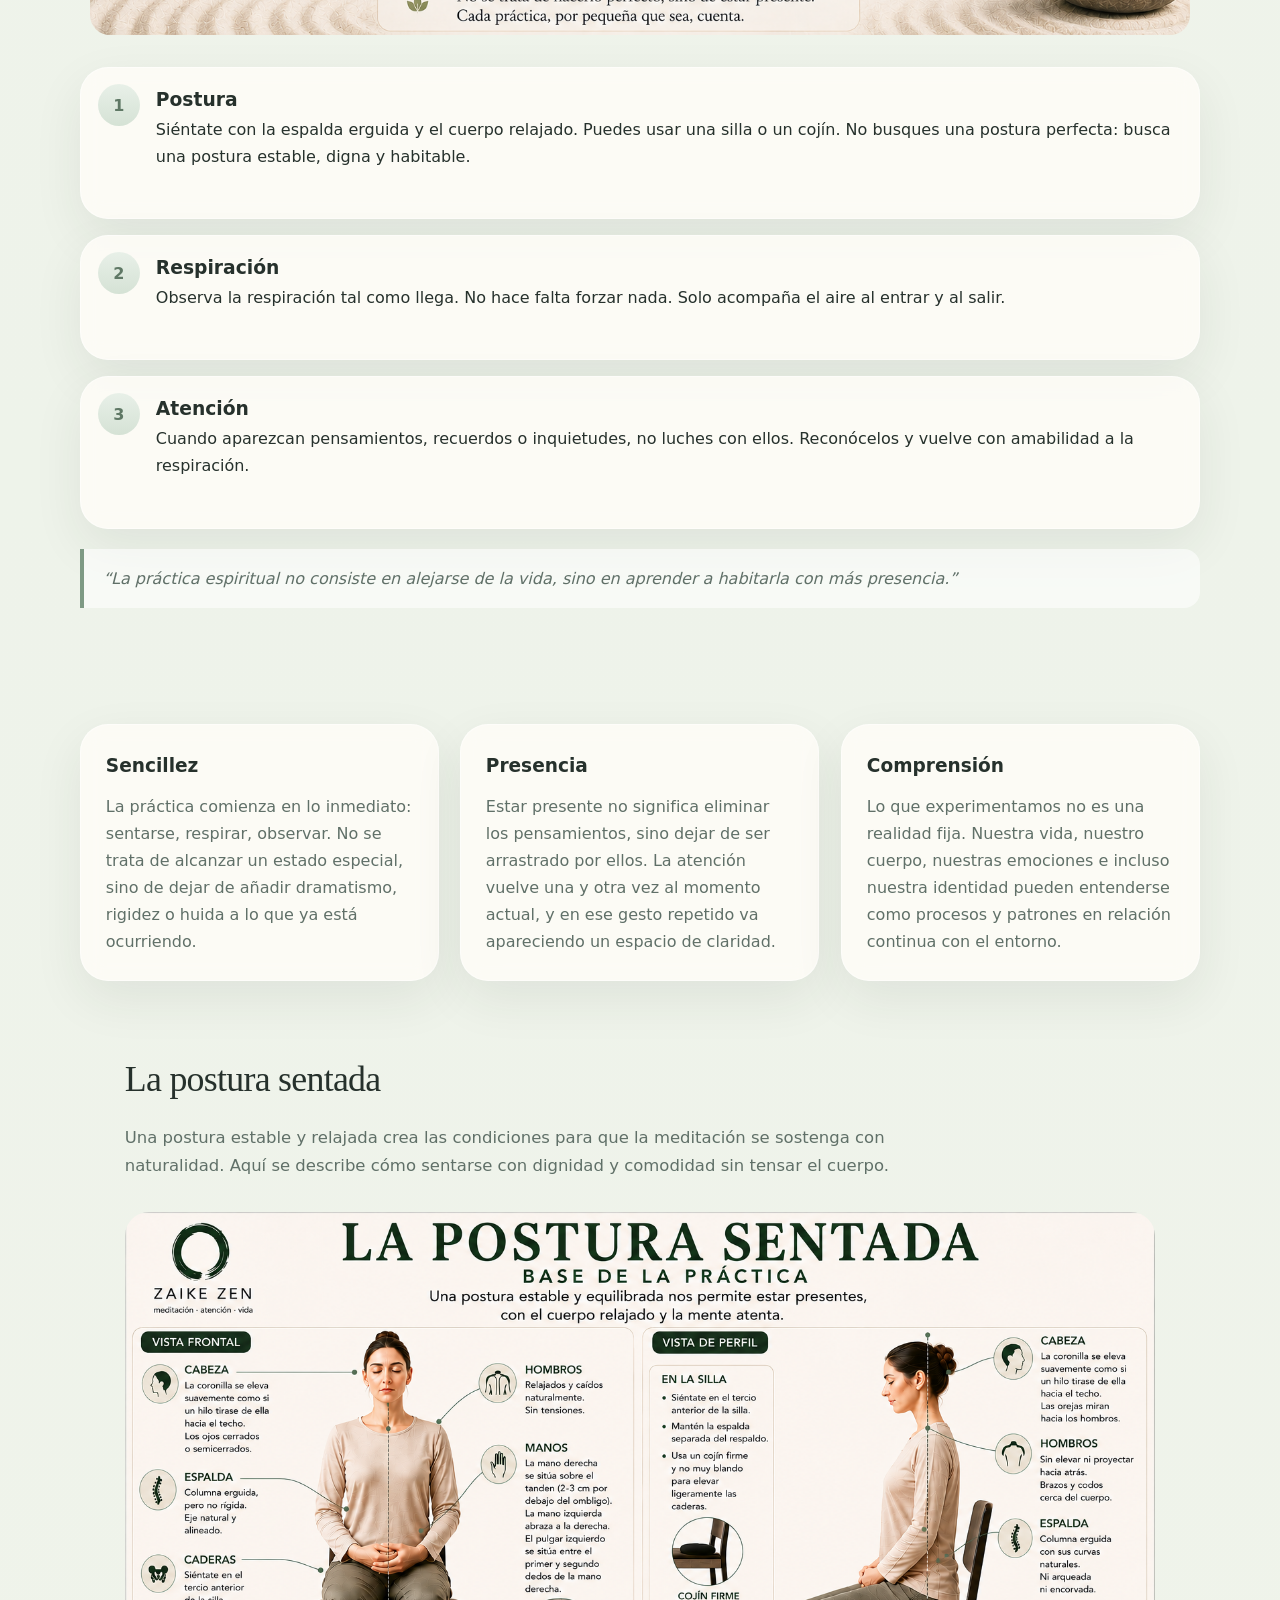
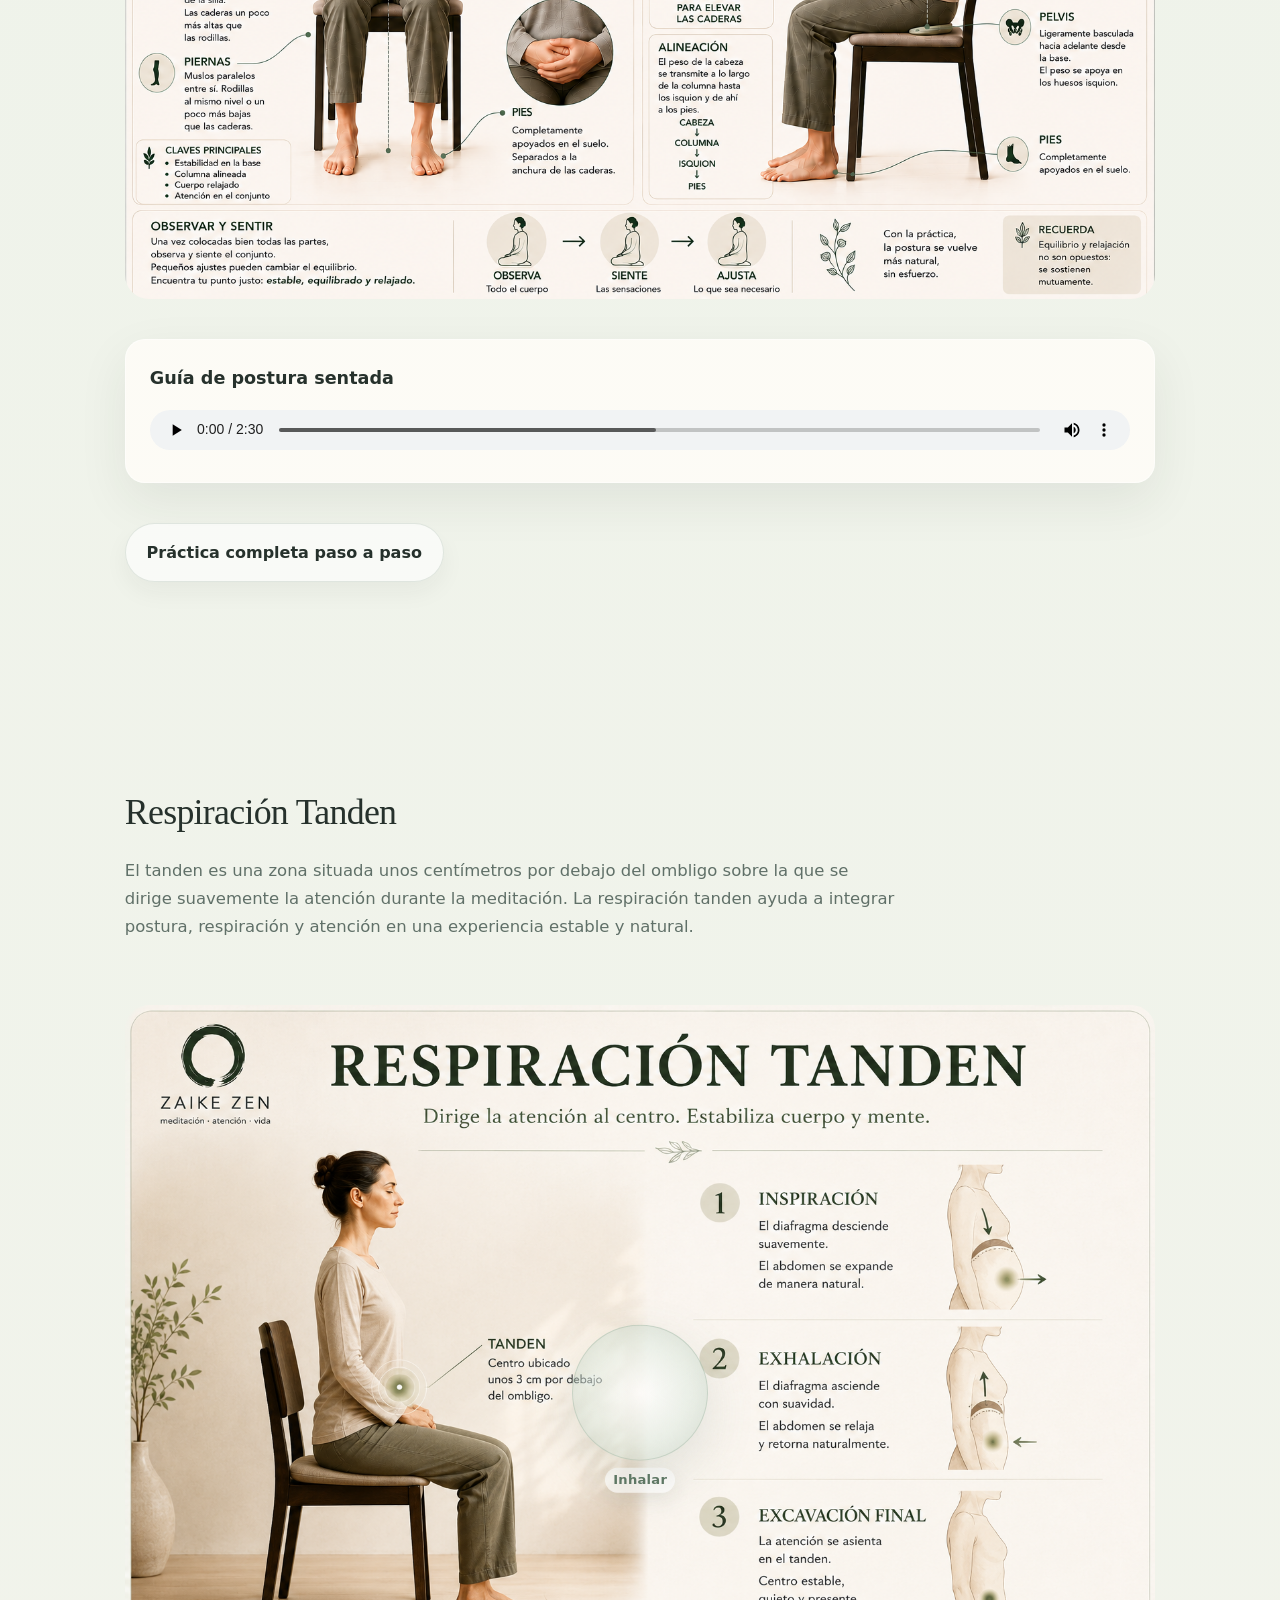
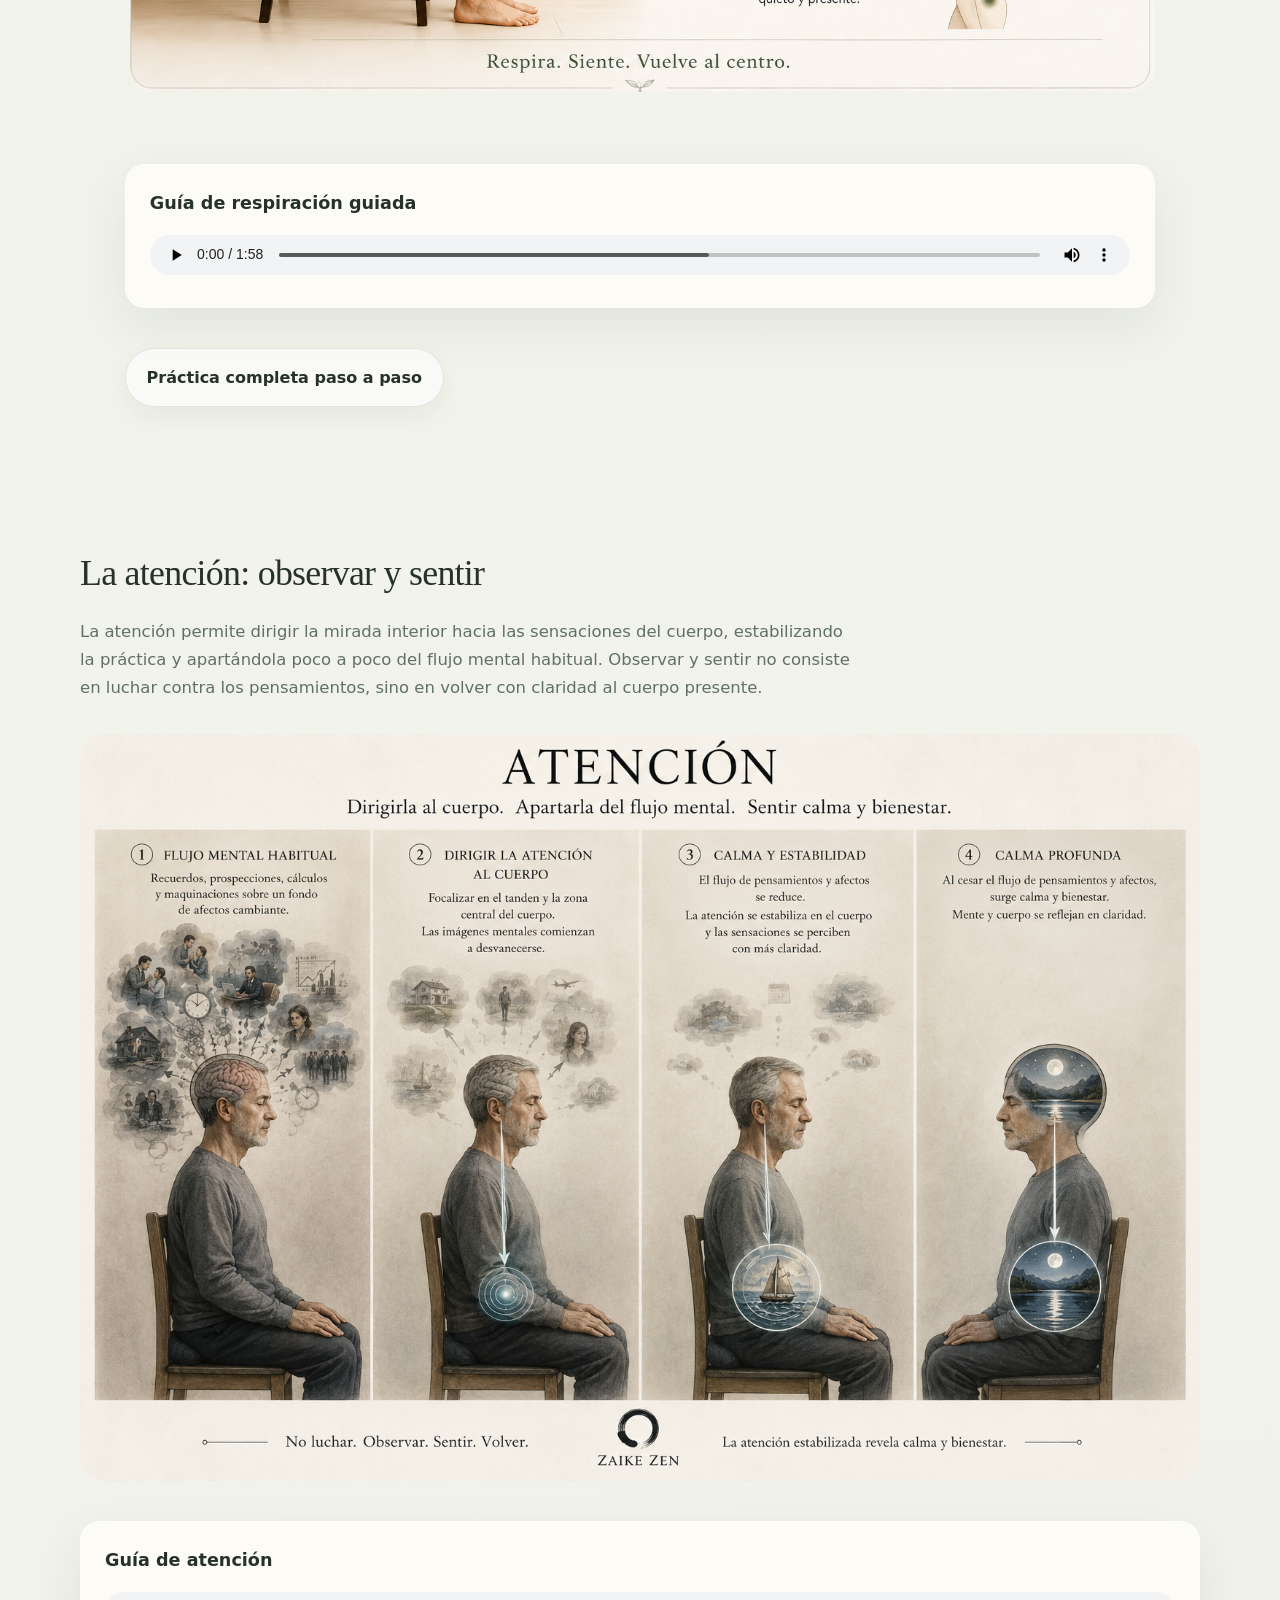
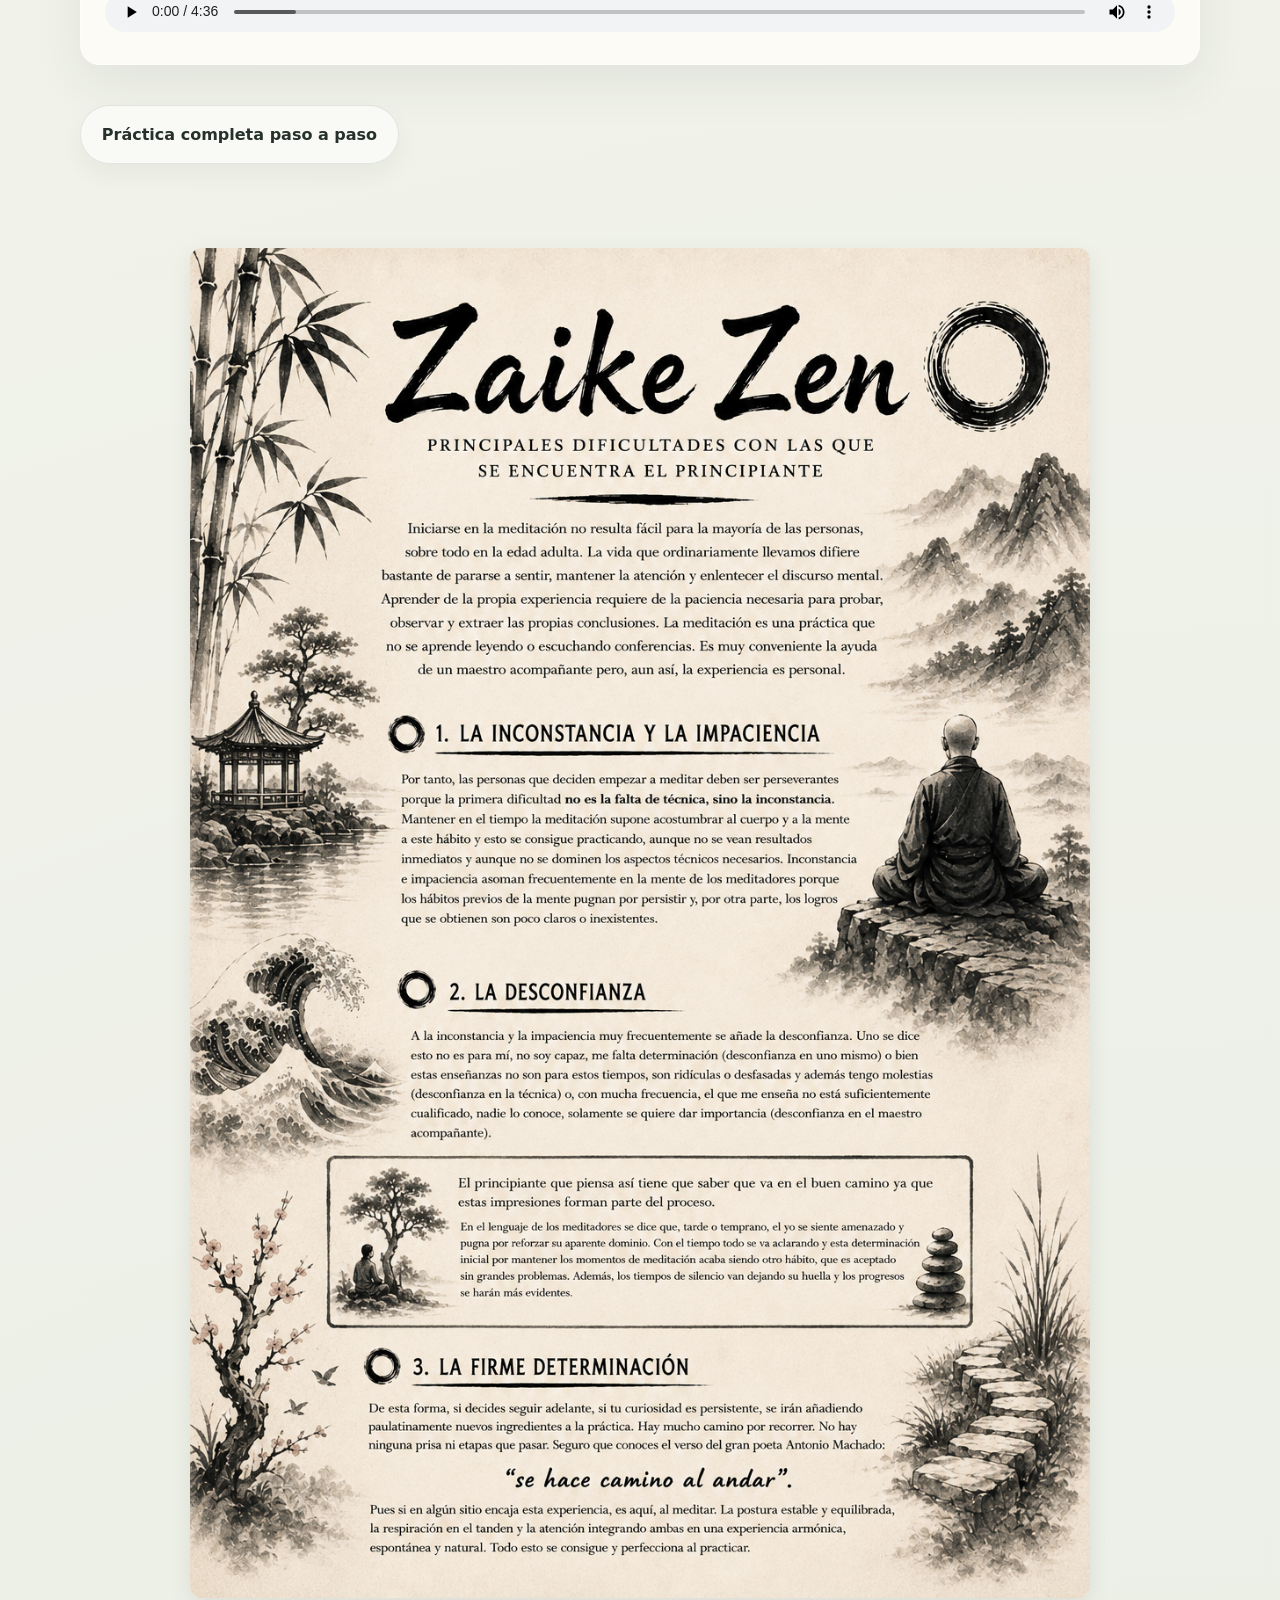
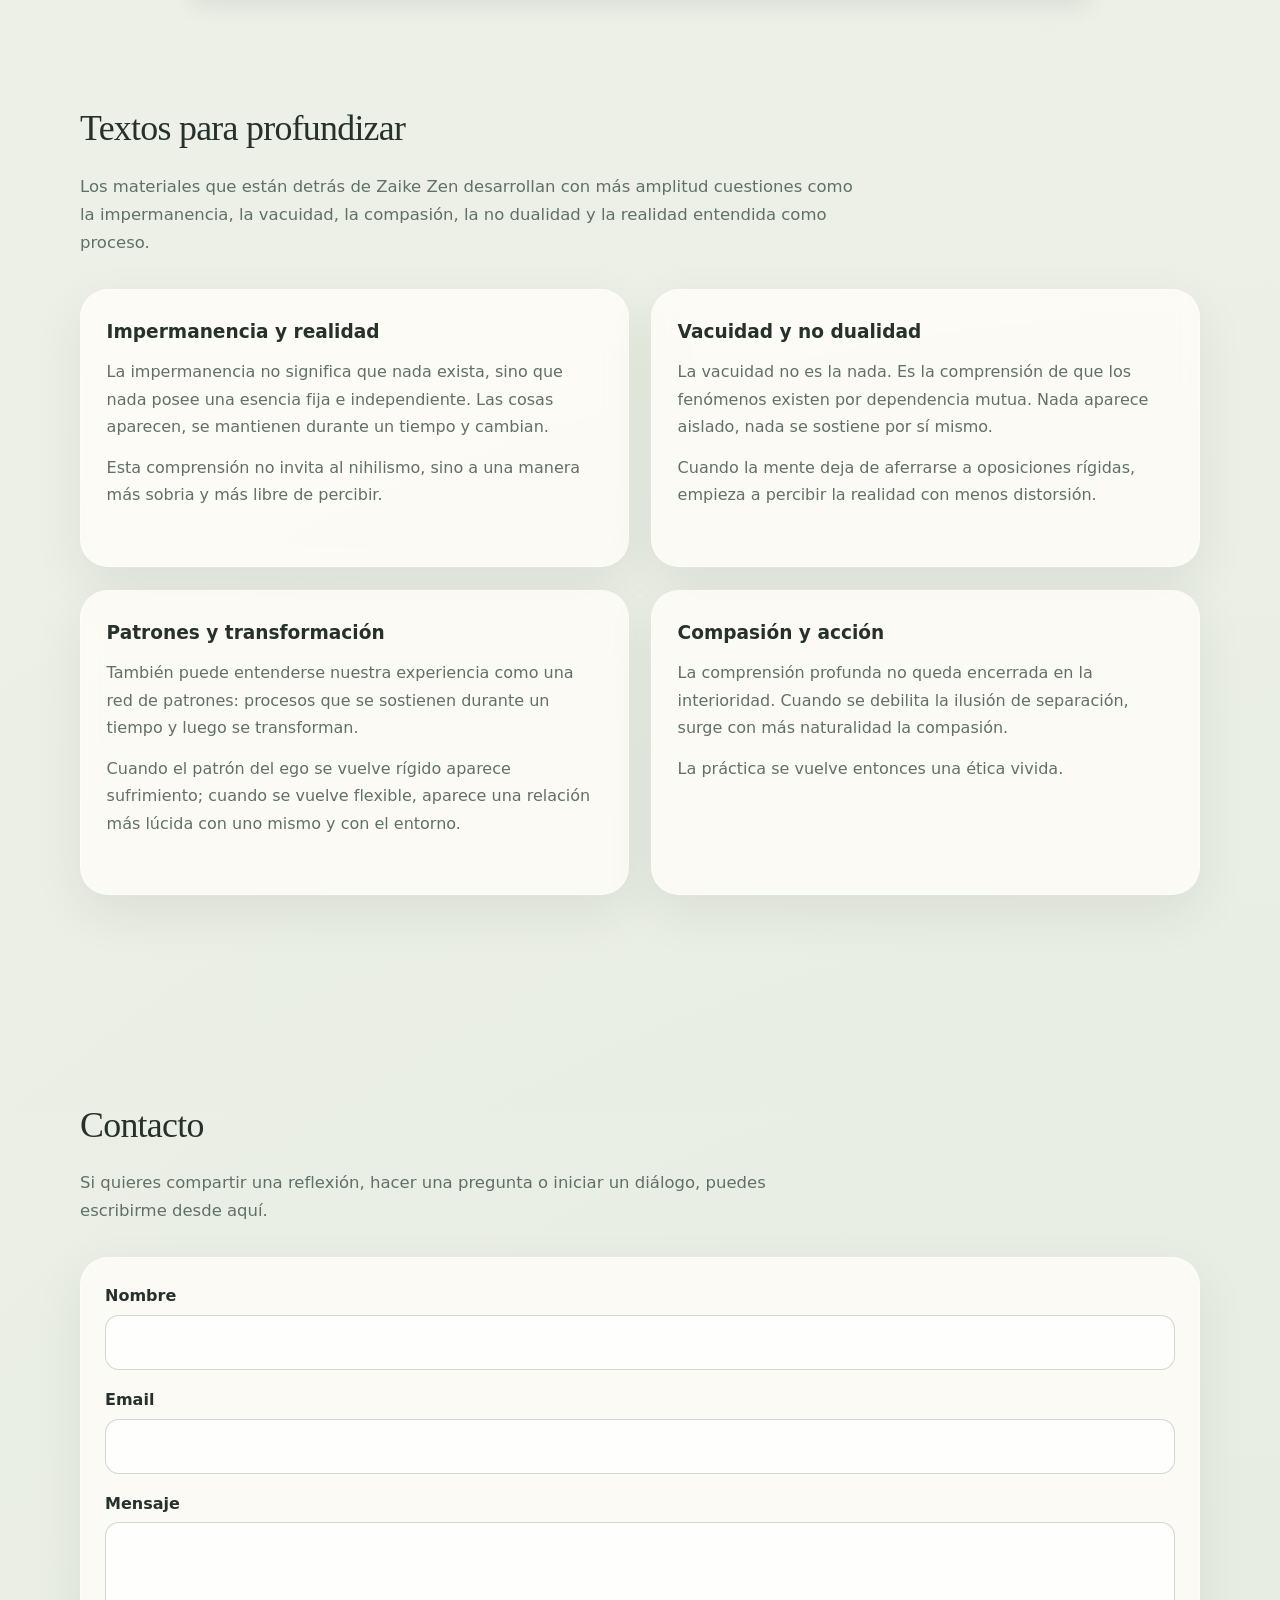
==== commit d2b6ff16: "Ajustar animación de respiración tanden" ====
--- a/index.html
+++ b/index.html
@@ -196,6 +196,47 @@
     .tanden-breath.is-pause .tanden-breath-orb { transform: scale(1); opacity: 0.88; }
     .tanden-breath.is-exhale .tanden-breath-orb { transform: scale(0.72); }
     .tanden-breath.is-dig .tanden-breath-orb { transform: scale(0.72); opacity: 0.76; }
+
+    .tanden-dig-arrow {
+      position: absolute;
+      left: 84.1%;
+      top: 83.05%;
+      width: clamp(14px, 1.55vw, 20px);
+      height: 3px;
+      background: rgba(58, 76, 47, 0.88);
+      opacity: 0;
+      pointer-events: none;
+      transform: translate(-50%, -50%) rotate(180deg);
+      transition: opacity 0.5s ease;
+    }
+
+    .tanden-dig-arrow::after {
+      content: "";
+      position: absolute;
+      right: -1px;
+      top: 50%;
+      width: 8px;
+      height: 8px;
+      border-right: 3px solid rgba(58, 76, 47, 0.88);
+      border-top: 3px solid rgba(58, 76, 47, 0.88);
+      transform: translateY(-50%) rotate(45deg);
+    }
+
+    .tanden-poster.is-dig .tanden-dig-arrow {
+      opacity: 1;
+    }
+
+    @media (max-width: 640px) {
+      .tanden-dig-arrow {
+        left: 84.6%;
+        top: 83.25%;
+        width: 18px;
+      }
+
+      .tanden-poster.is-dig .tanden-dig-arrow {
+        opacity: 0.96;
+      }
+    }
 
     .tanden-breath-label {
       min-height: 1.4rem;
@@ -914,6 +955,7 @@
             <div class="tanden-breath-orb" aria-hidden="true"></div>
             <div class="tanden-breath-label" aria-live="polite">Inhalar</div>
           </div>
+          <div class="tanden-dig-arrow" aria-hidden="true"></div>
         </div>
         
         <div class="audio-player-wrapper">
@@ -1073,8 +1115,9 @@
 
     const tandenBreath = document.querySelector('.tanden-breath');
     const tandenLabel = document.querySelector('.tanden-breath-label');
-
-    if (tandenBreath && tandenLabel) {
+    const tandenPoster = document.querySelector('.tanden-poster');
+
+    if (tandenBreath && tandenLabel && tandenPoster) {
       const tandenSteps = [
         { className: 'is-inhale', label: 'Inhalar', time: 4000 },
         { className: 'is-pause', label: 'Pausa', time: 2000 },
@@ -1086,7 +1129,9 @@
       const updateTandenBreath = () => {
         const step = tandenSteps[tandenStep];
         tandenBreath.classList.remove('is-inhale', 'is-pause', 'is-exhale', 'is-dig');
+        tandenPoster.classList.remove('is-inhale', 'is-pause', 'is-exhale', 'is-dig');
         tandenBreath.classList.add(step.className);
+        tandenPoster.classList.add(step.className);
         tandenLabel.textContent = step.label;
         tandenStep = (tandenStep + 1) % tandenSteps.length;
         window.setTimeout(updateTandenBreath, step.time);
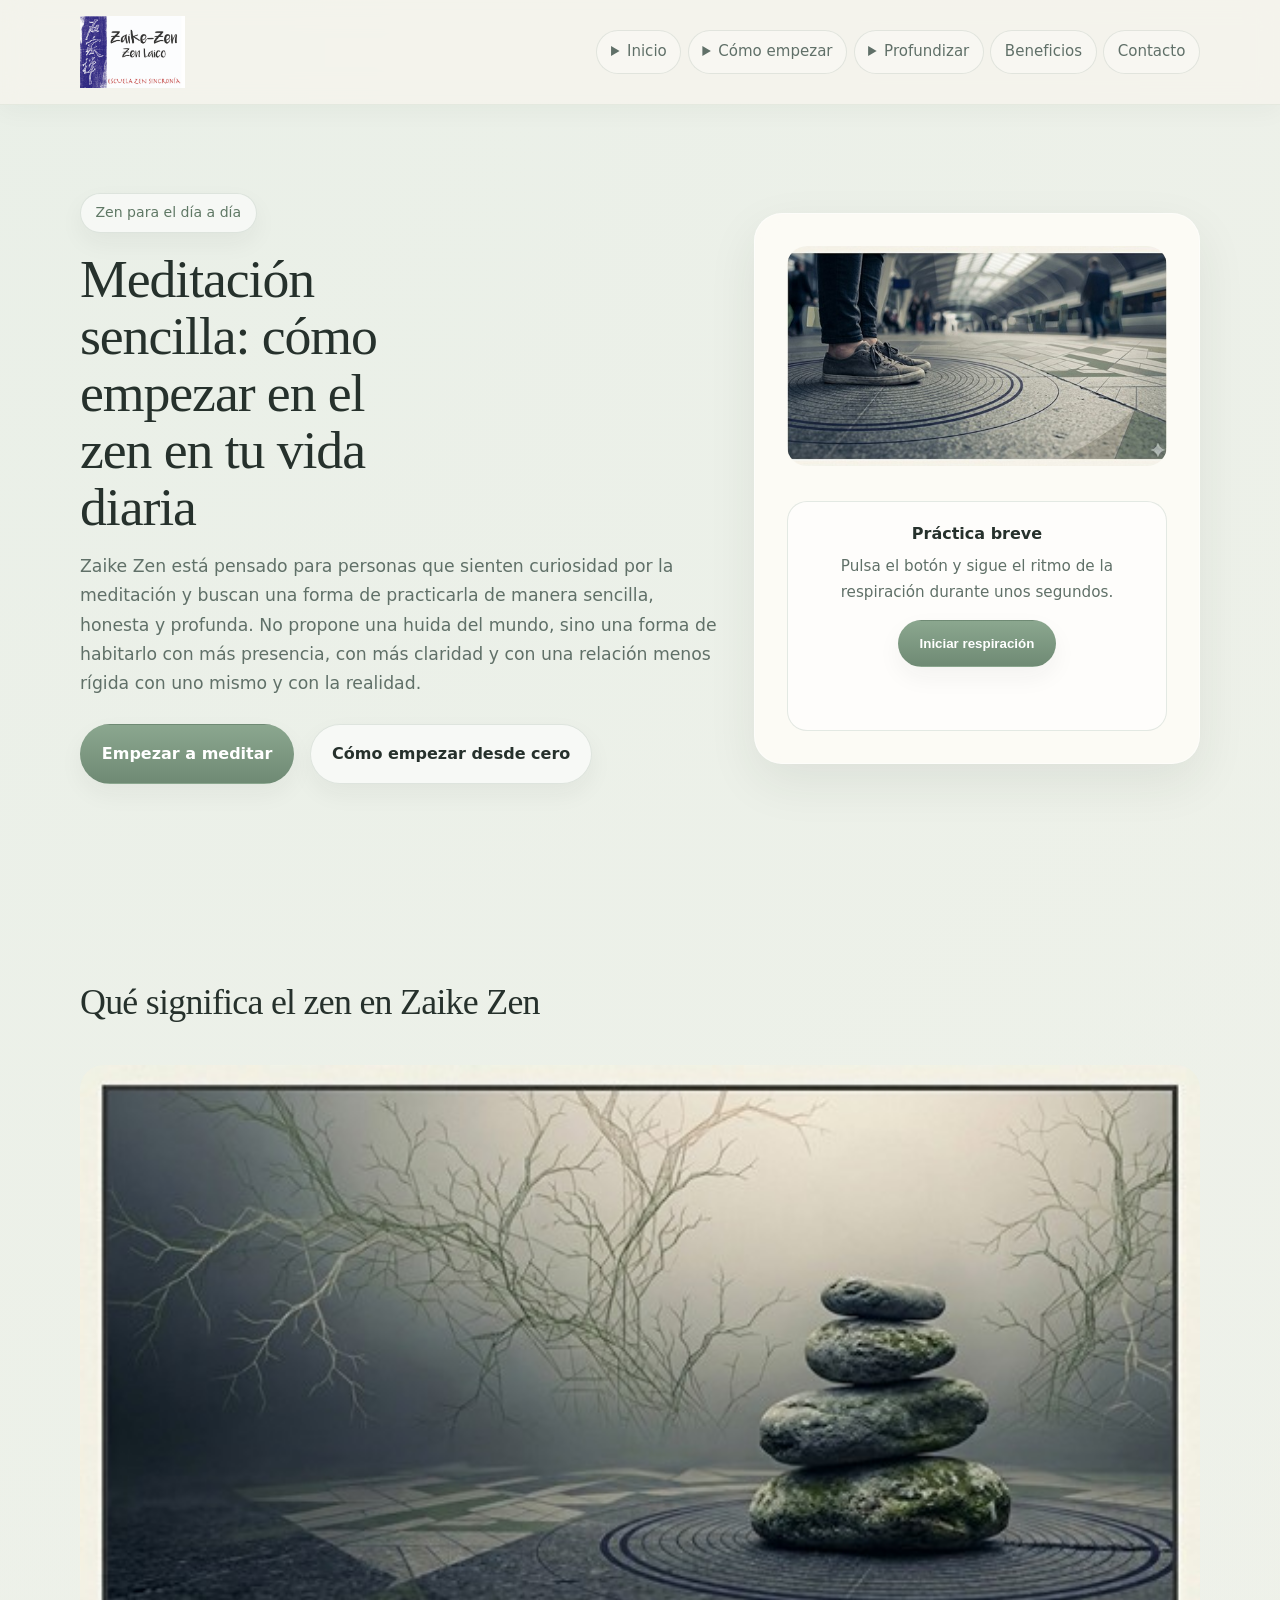
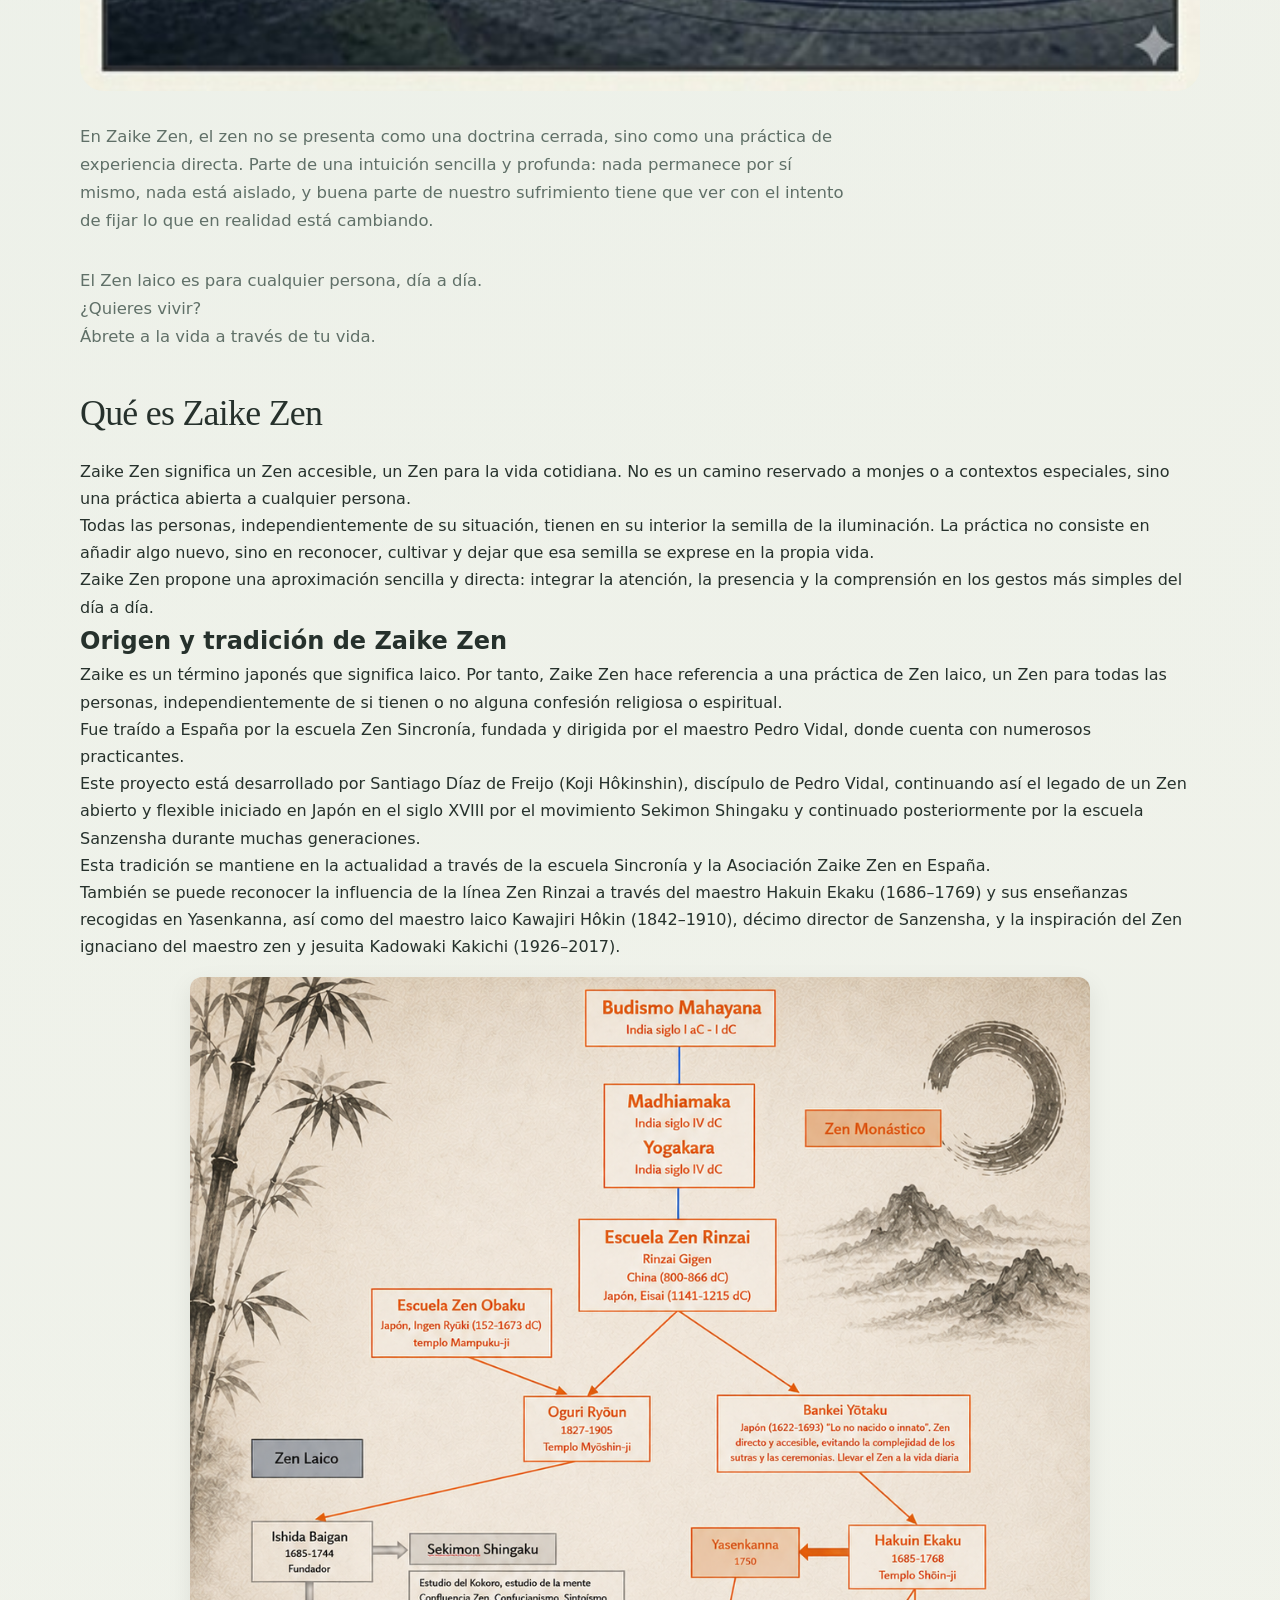
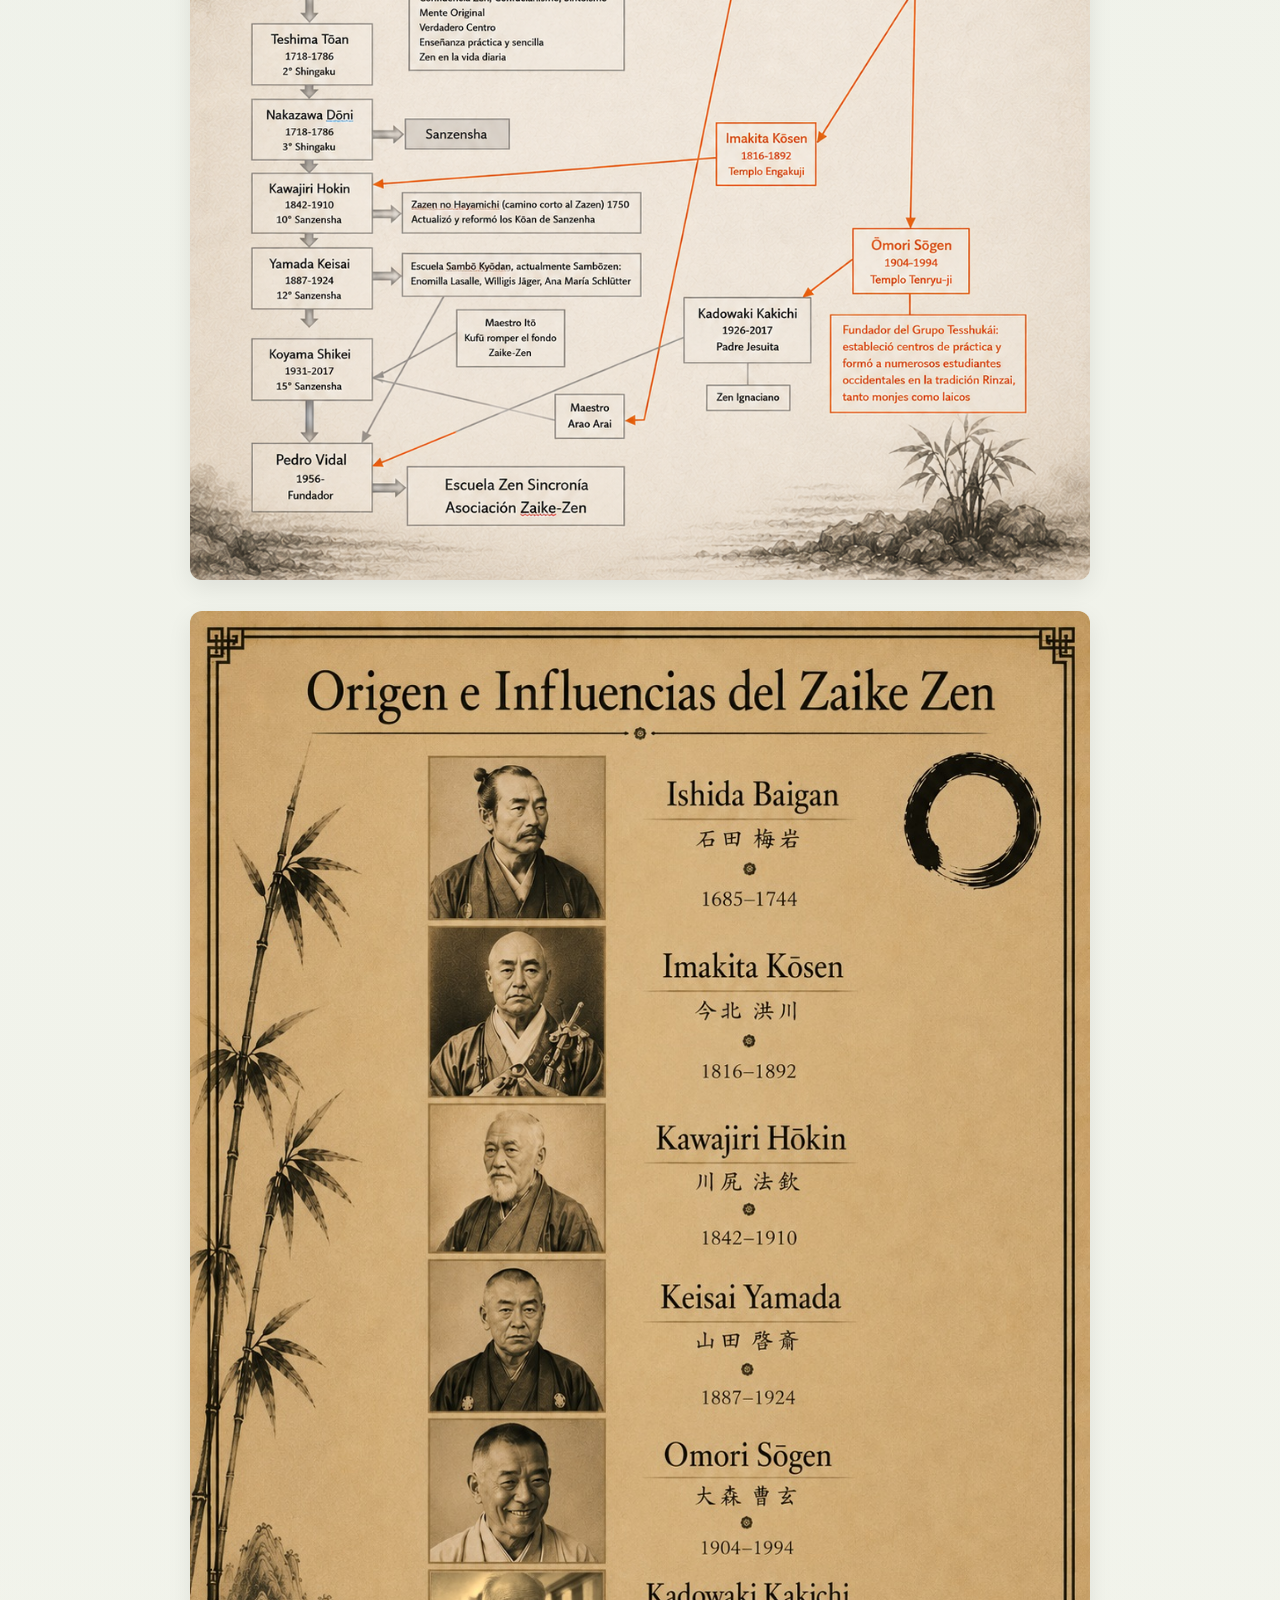
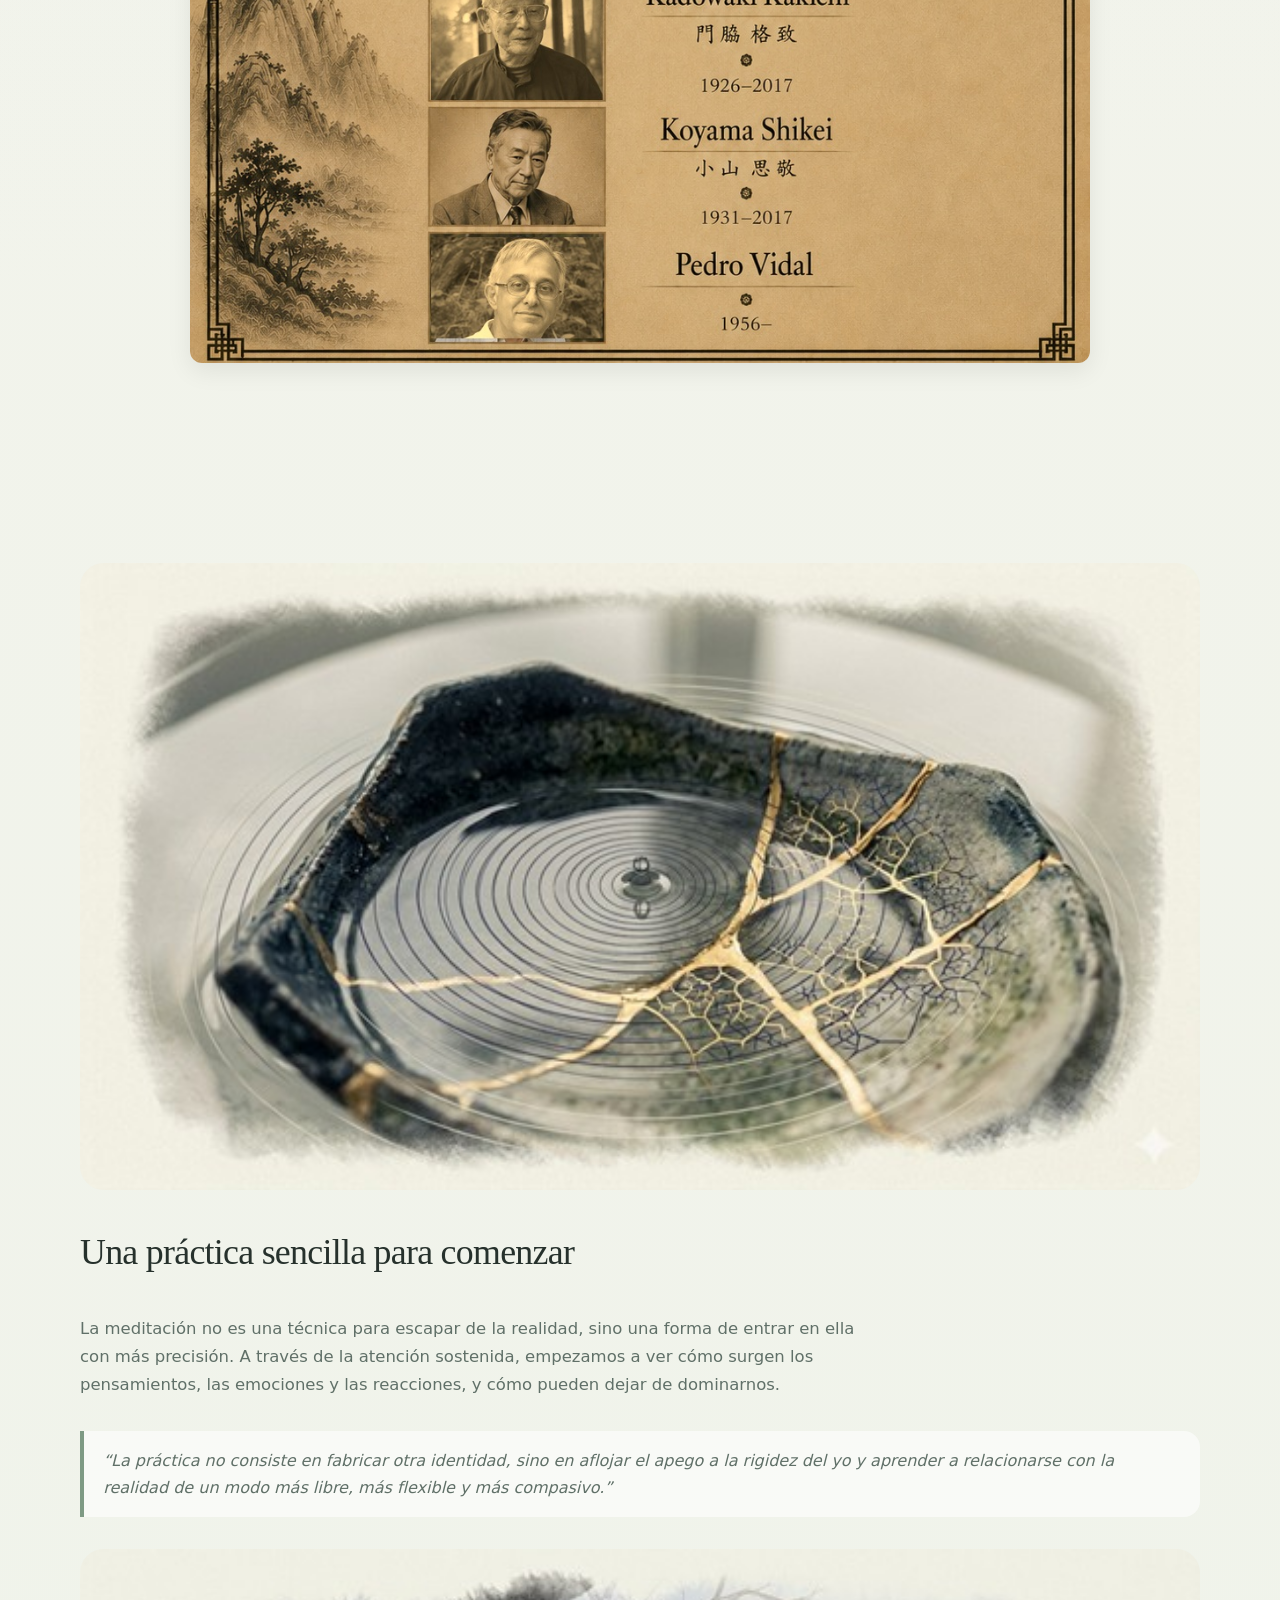
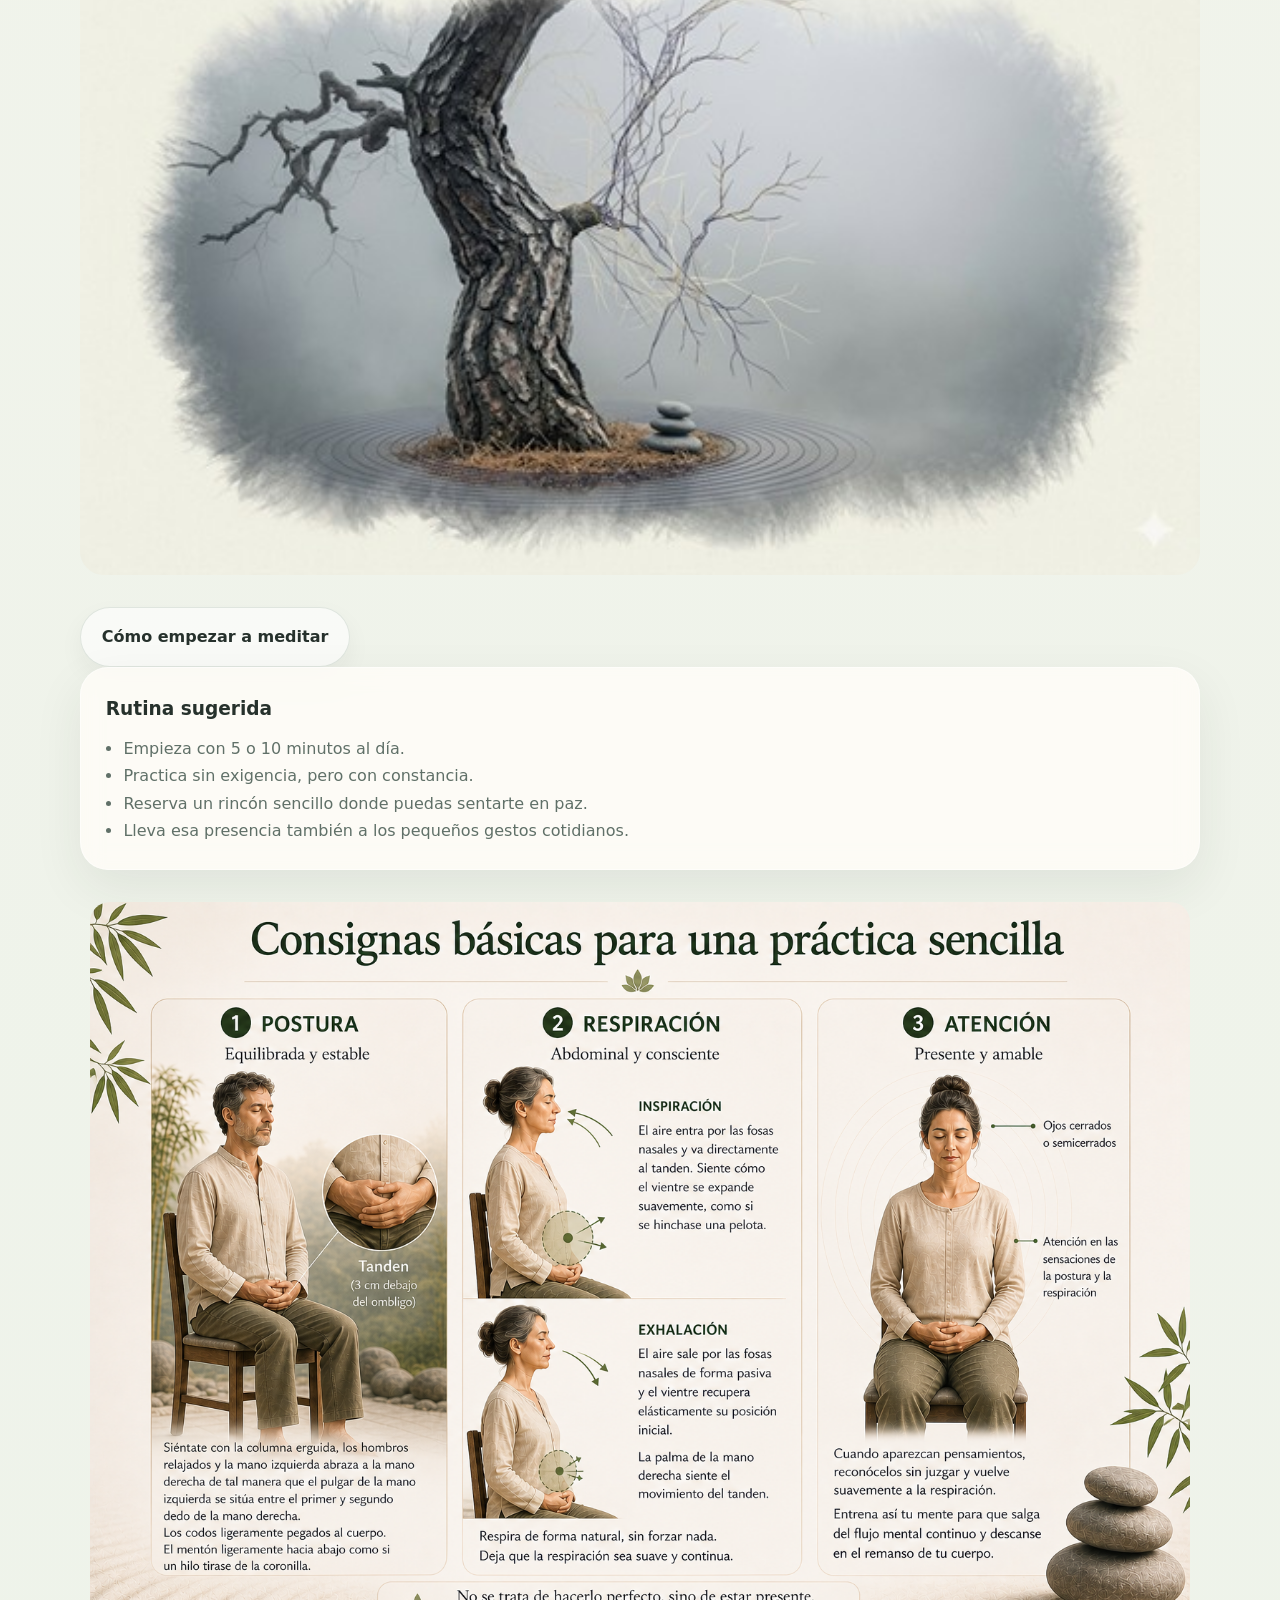
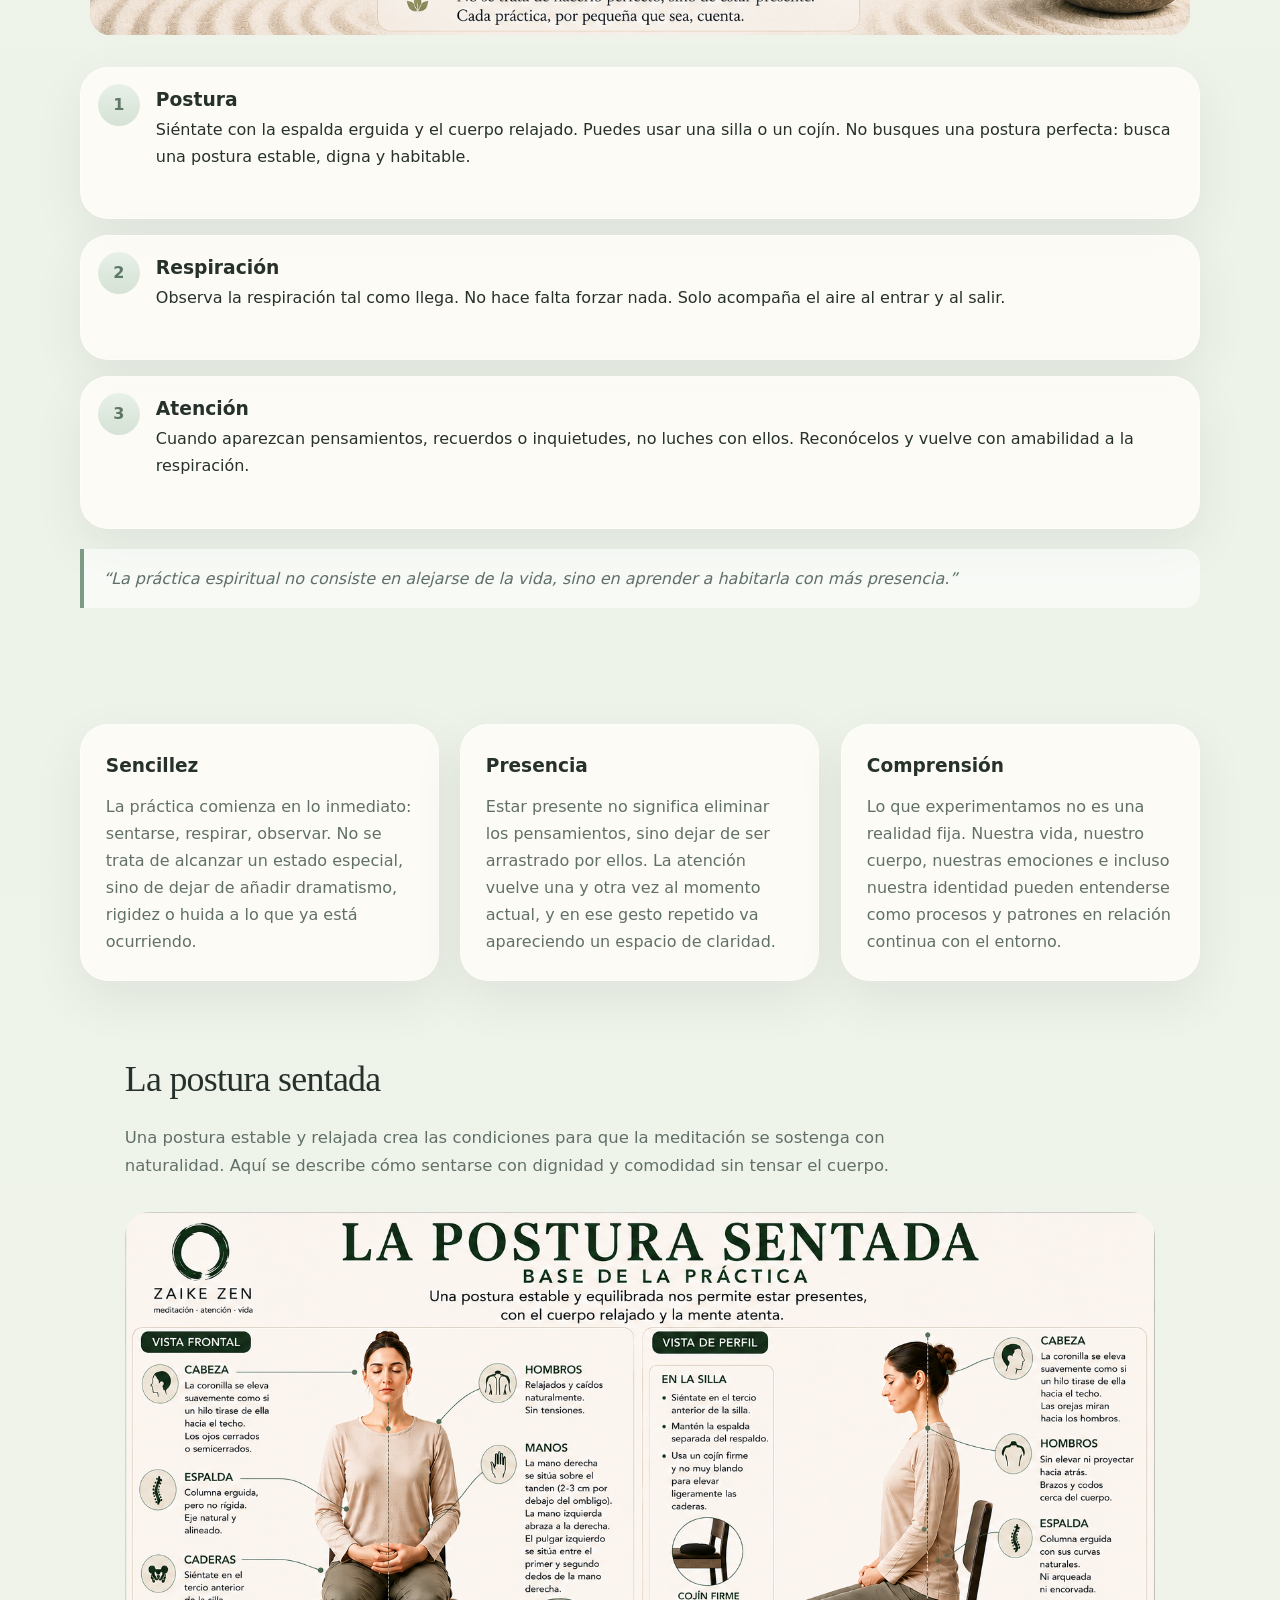
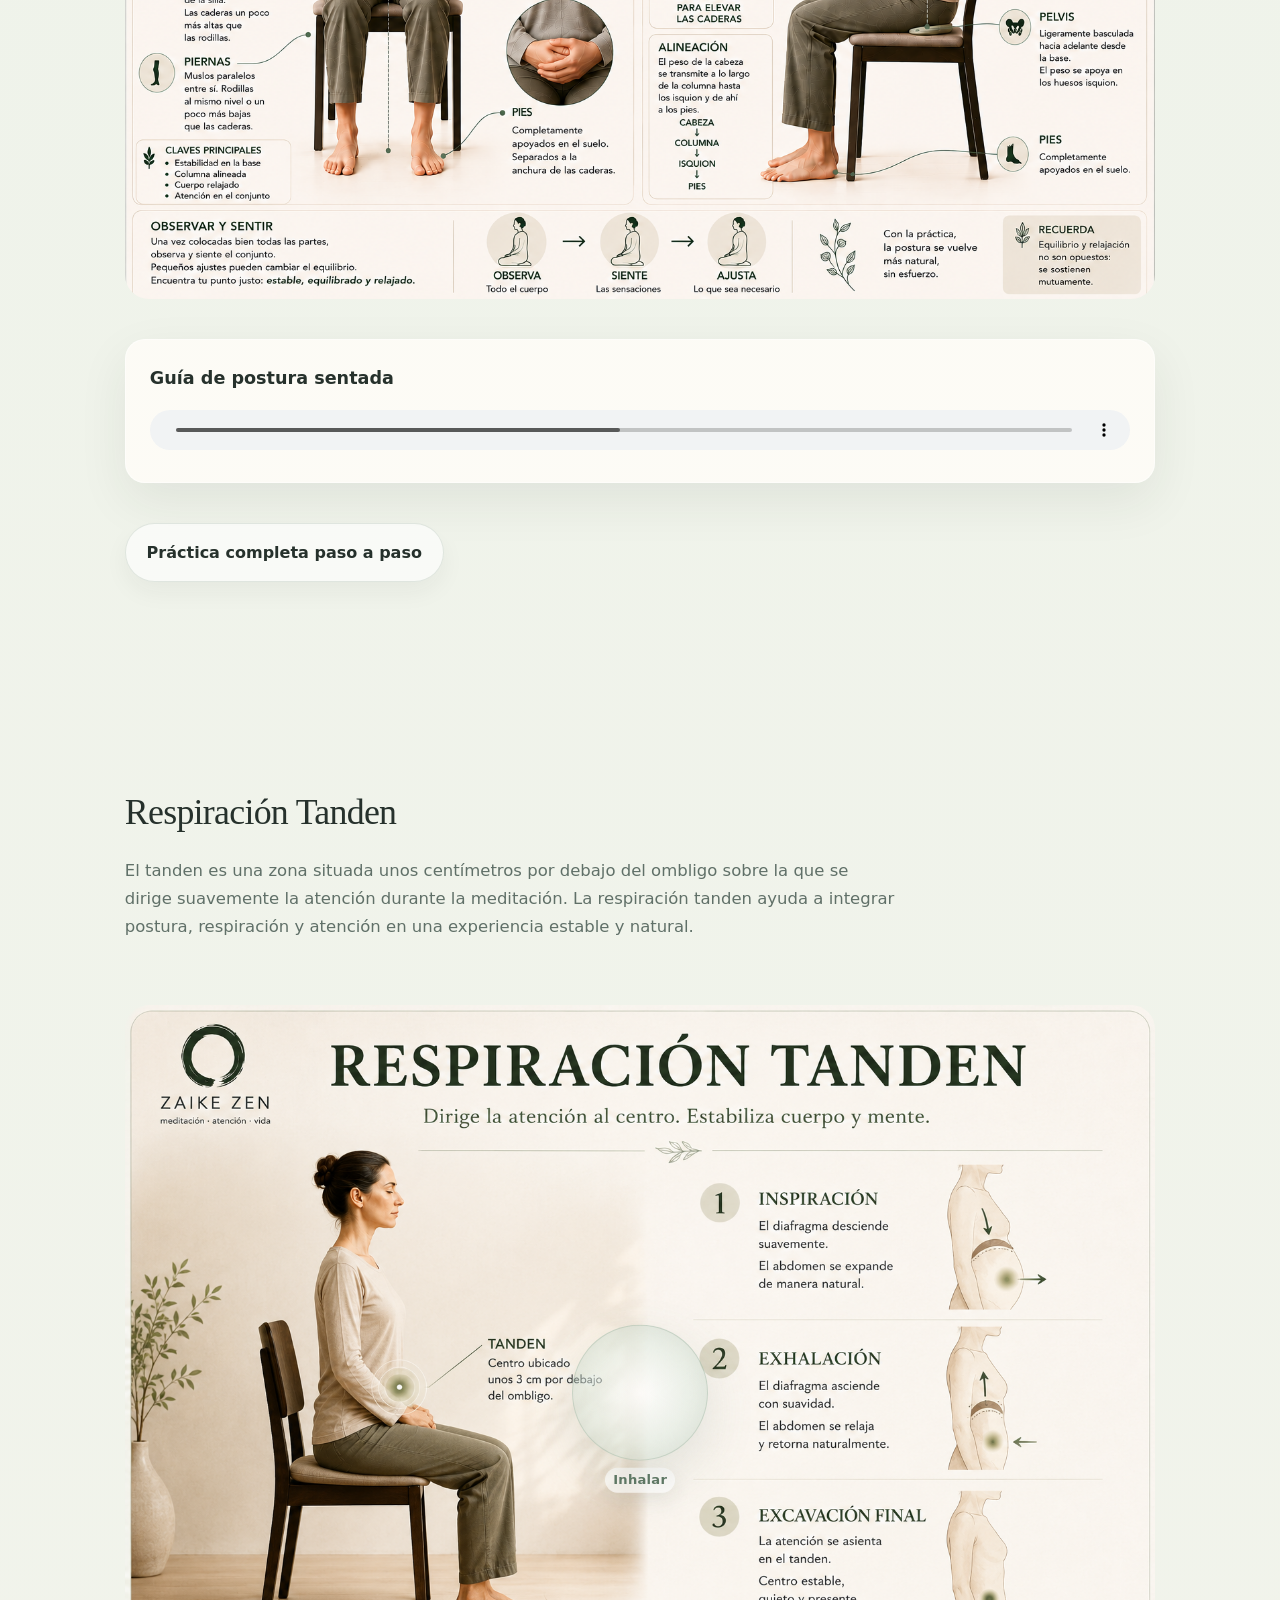
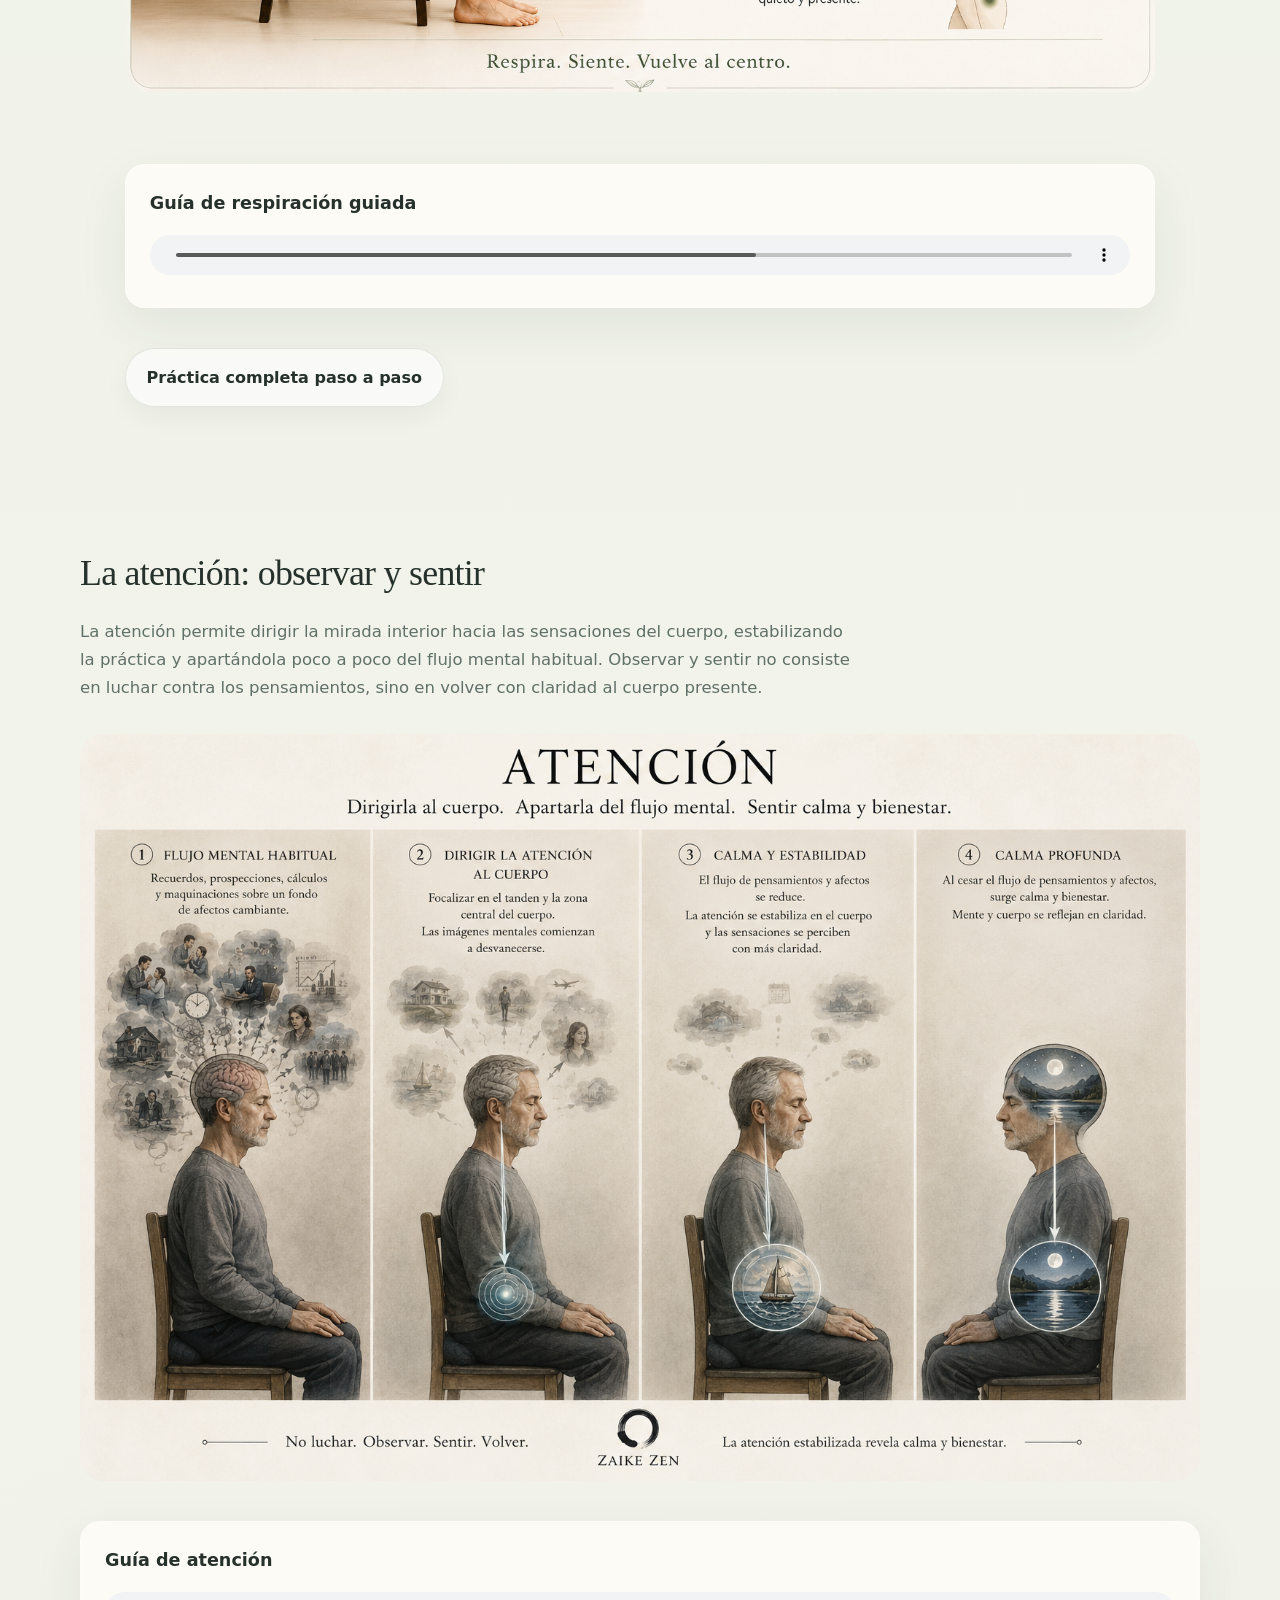
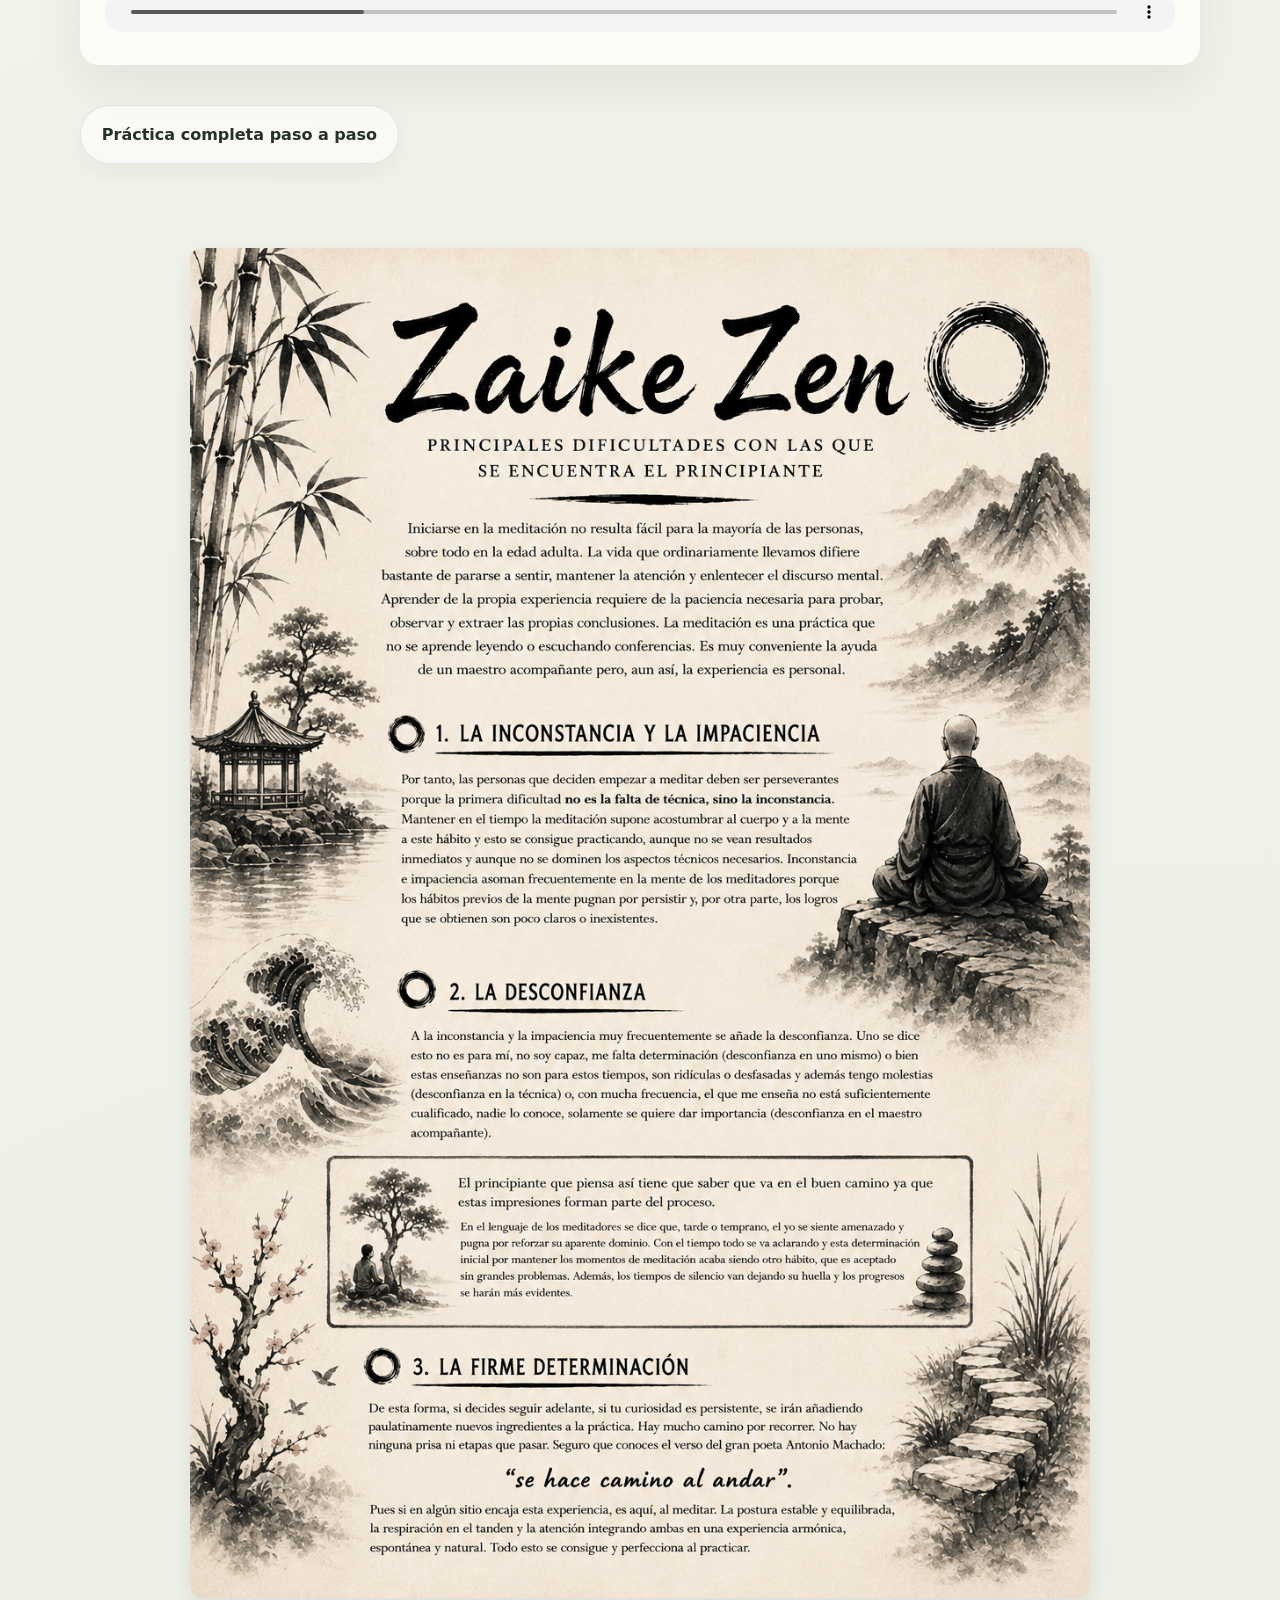
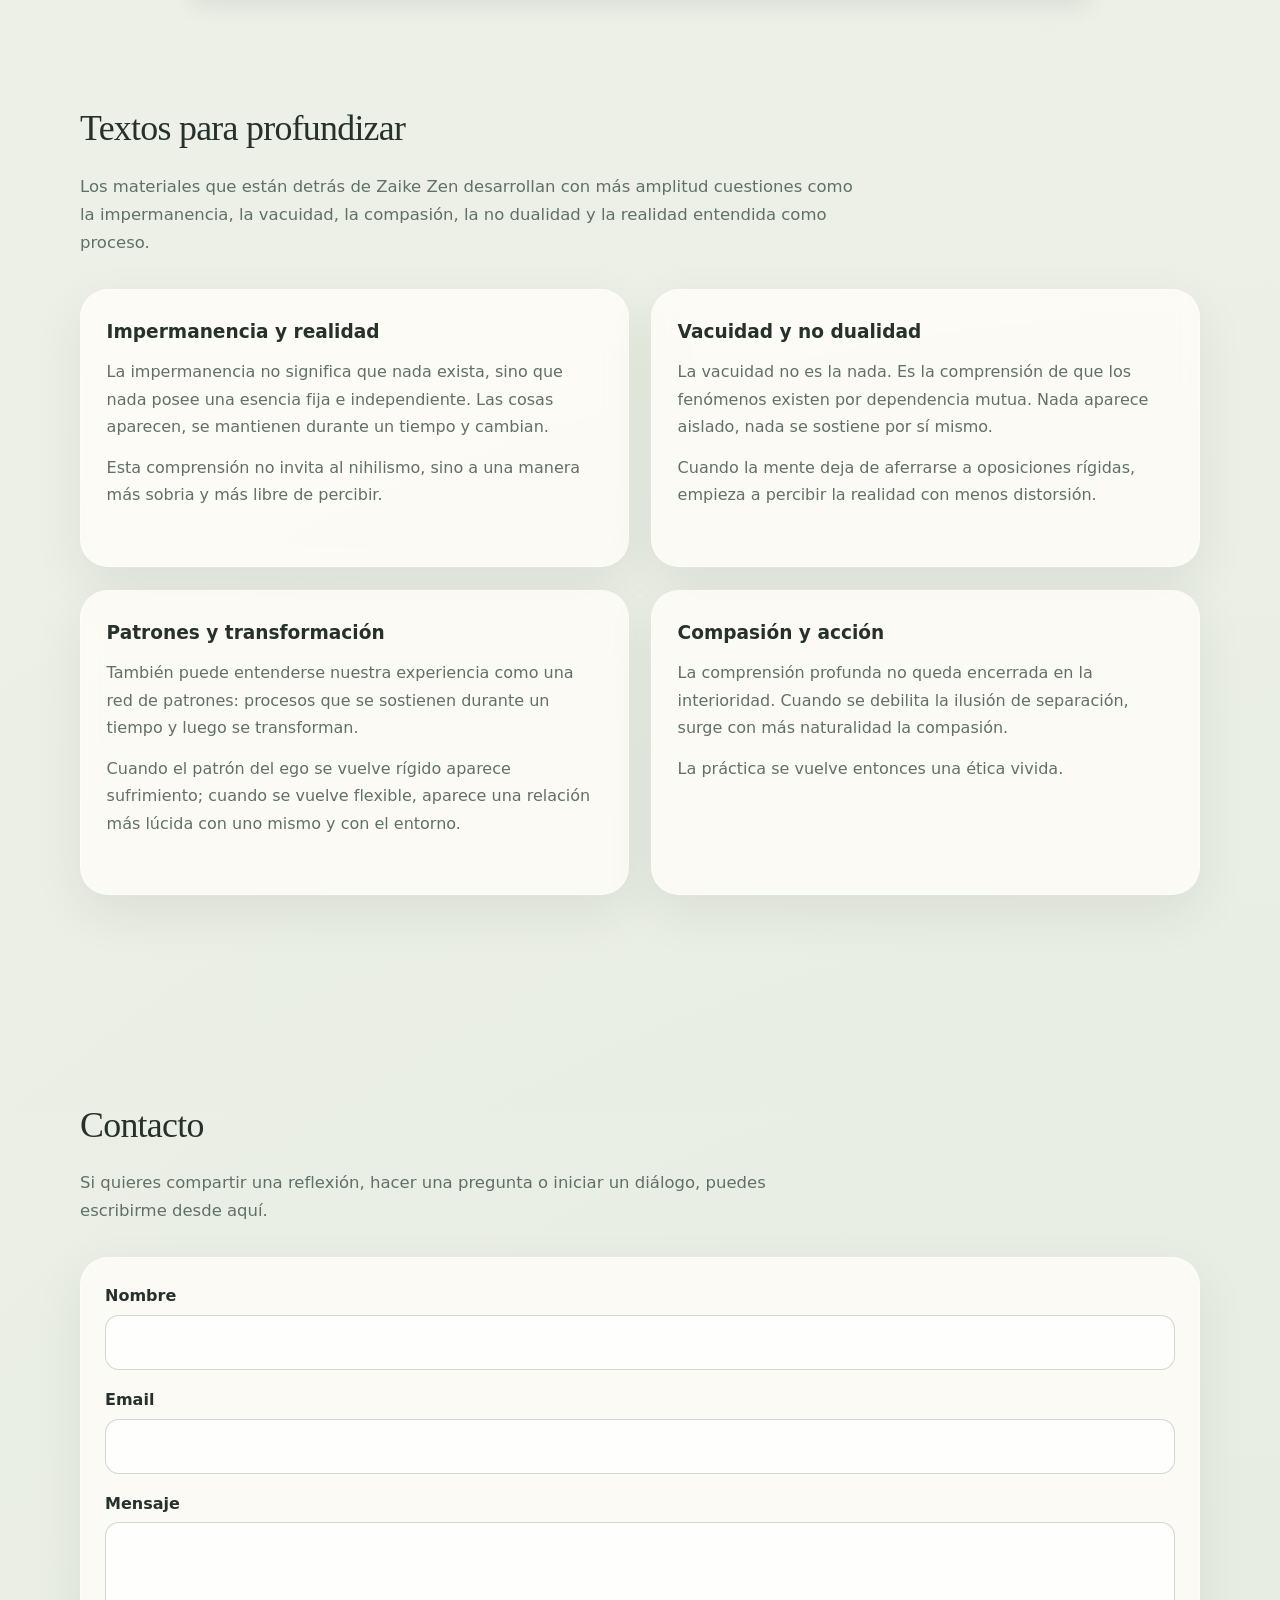
==== commit 091a009d: "Refinar animación responsive de respiración tanden" ====
--- a/index.html
+++ b/index.html
@@ -230,7 +230,14 @@
       .tanden-dig-arrow {
         left: 84.6%;
         top: 83.25%;
-        width: 18px;
+        width: 9px;
+      }
+
+      .tanden-dig-arrow::after {
+        width: 5px;
+        height: 5px;
+        border-right-width: 2px;
+        border-top-width: 2px;
       }
 
       .tanden-poster.is-dig .tanden-dig-arrow {
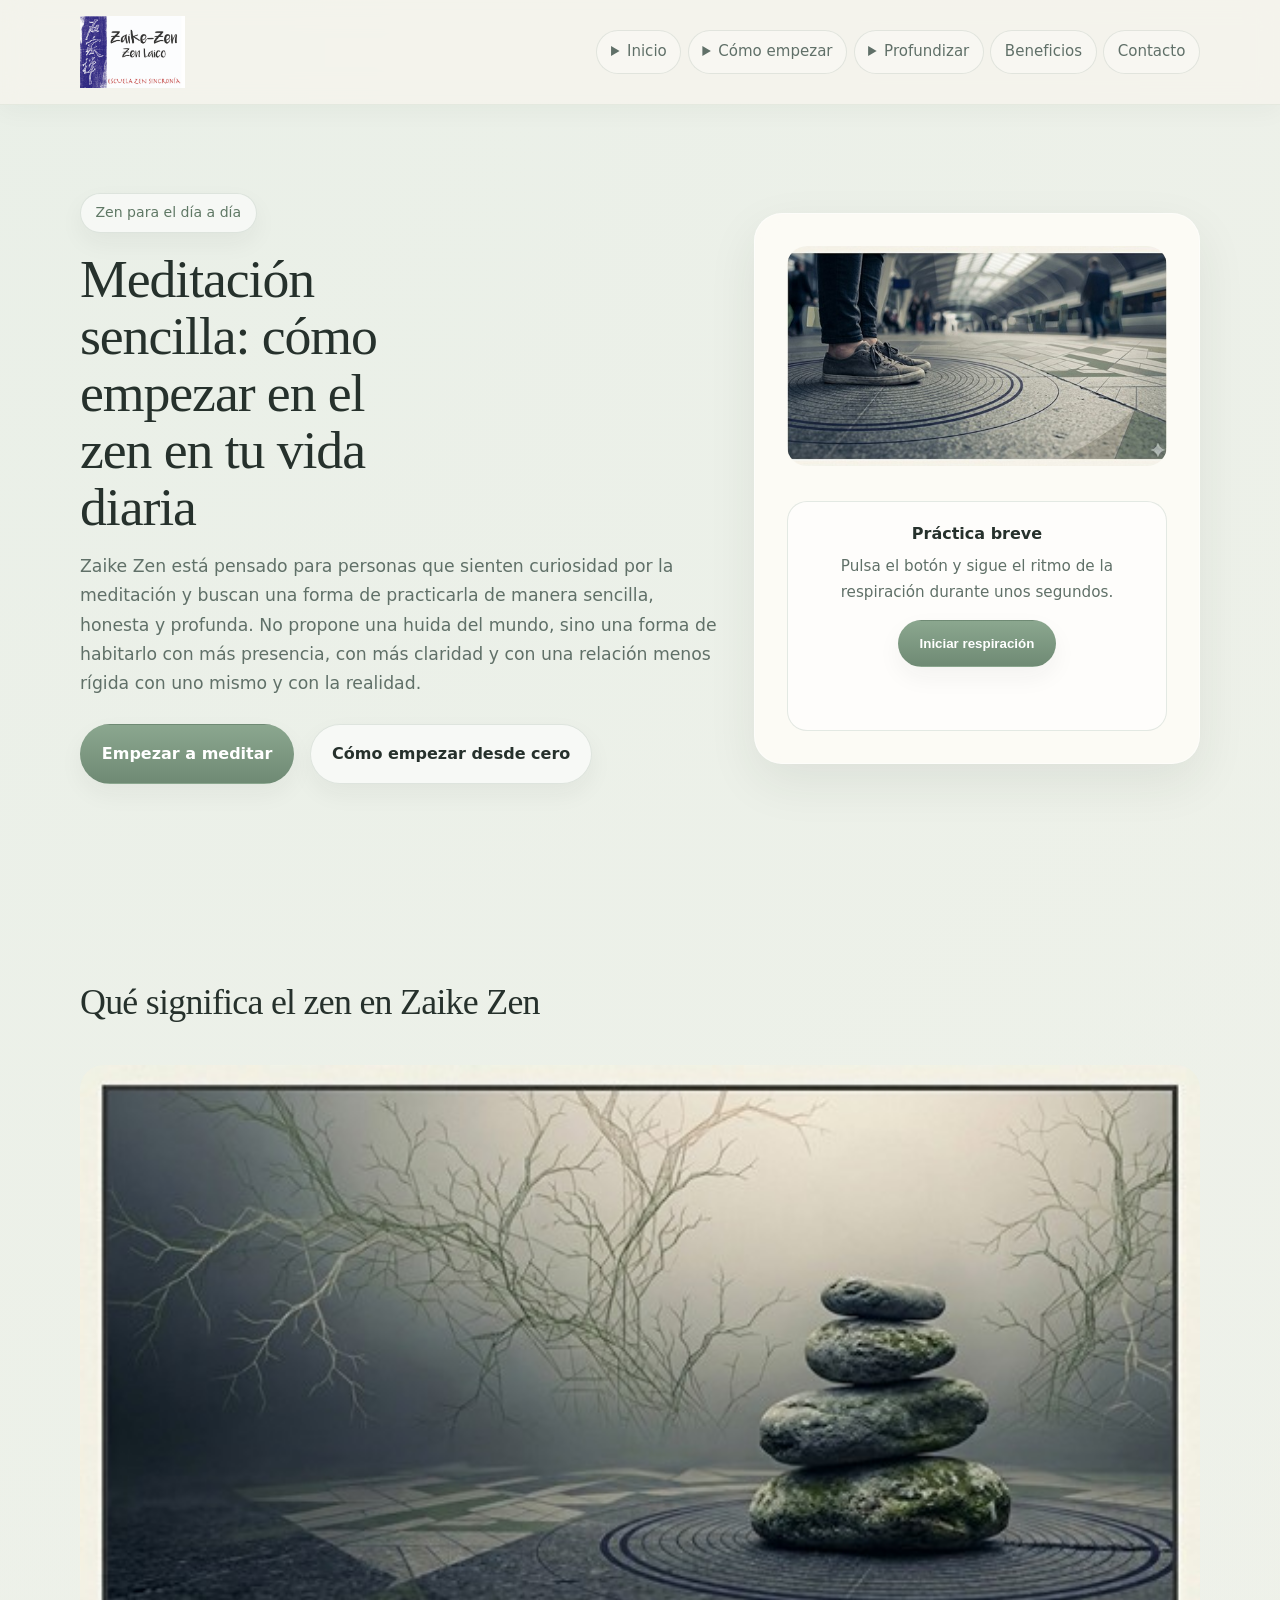
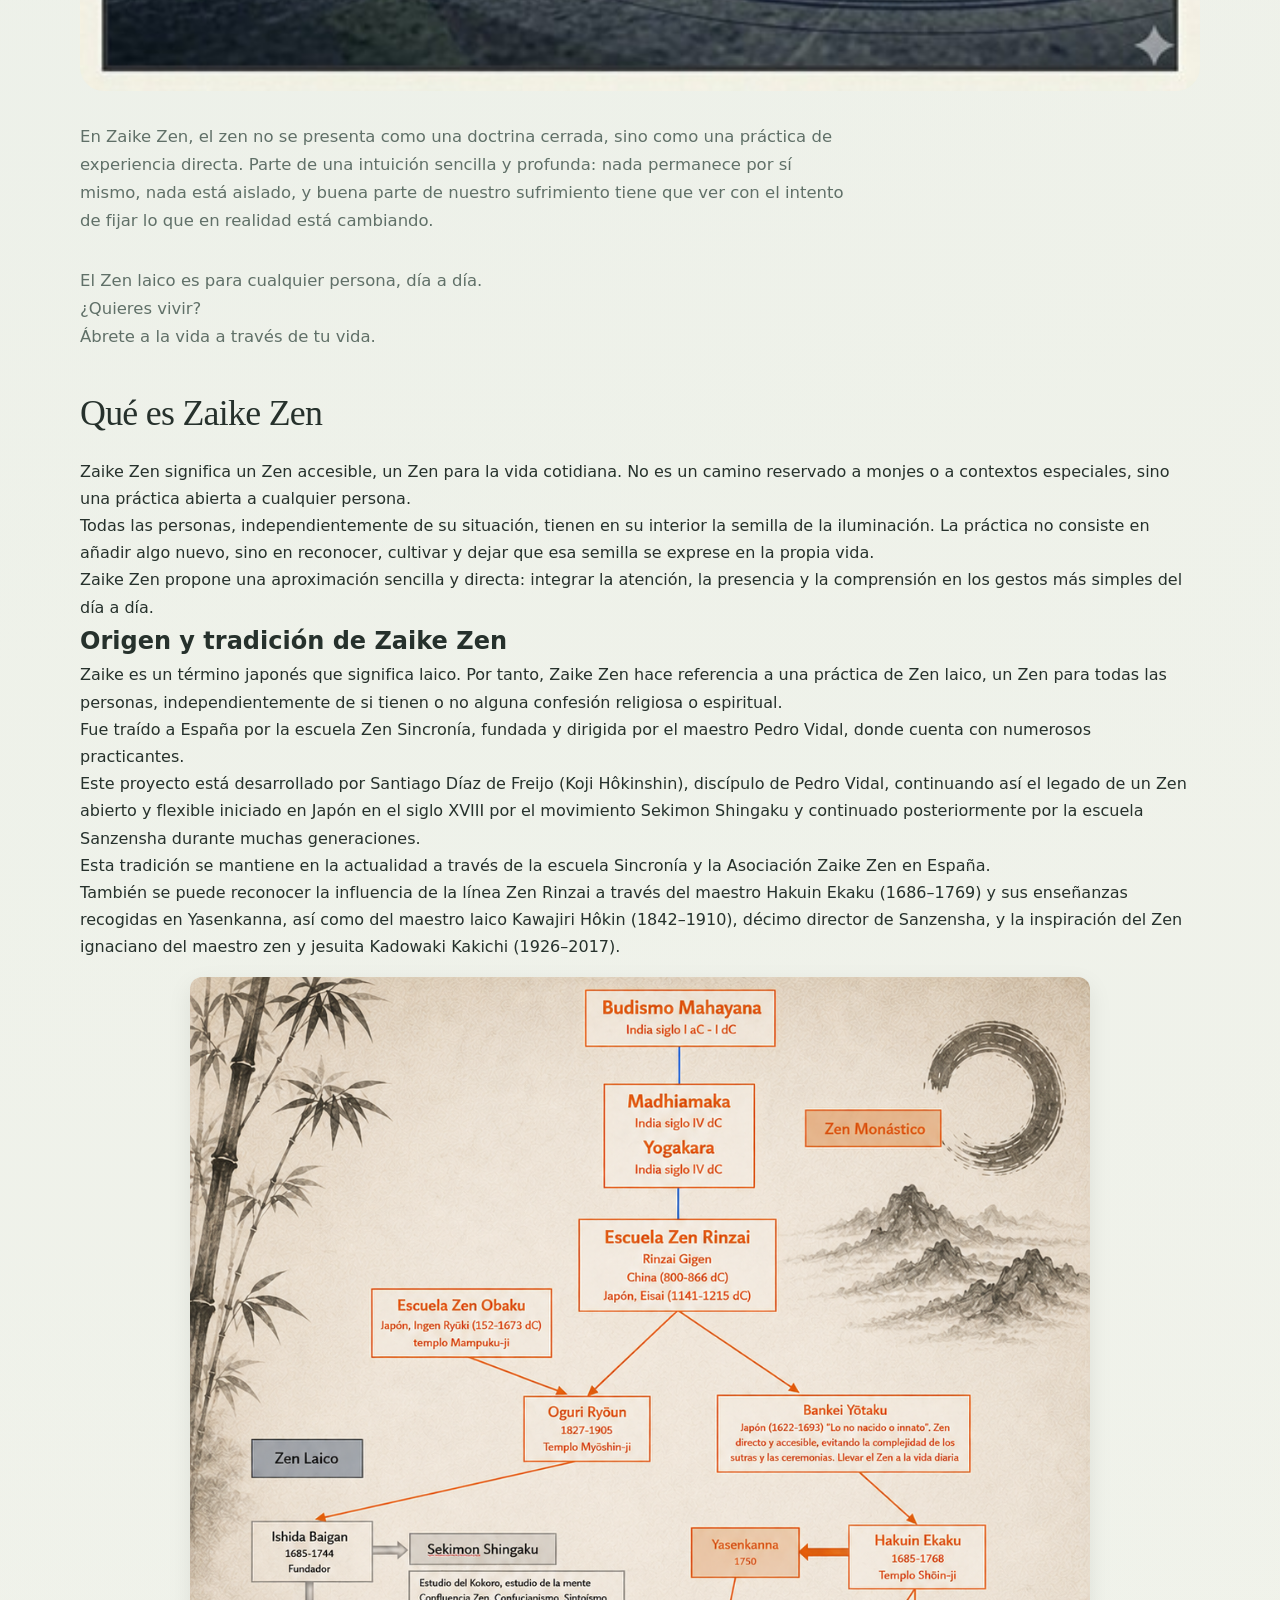
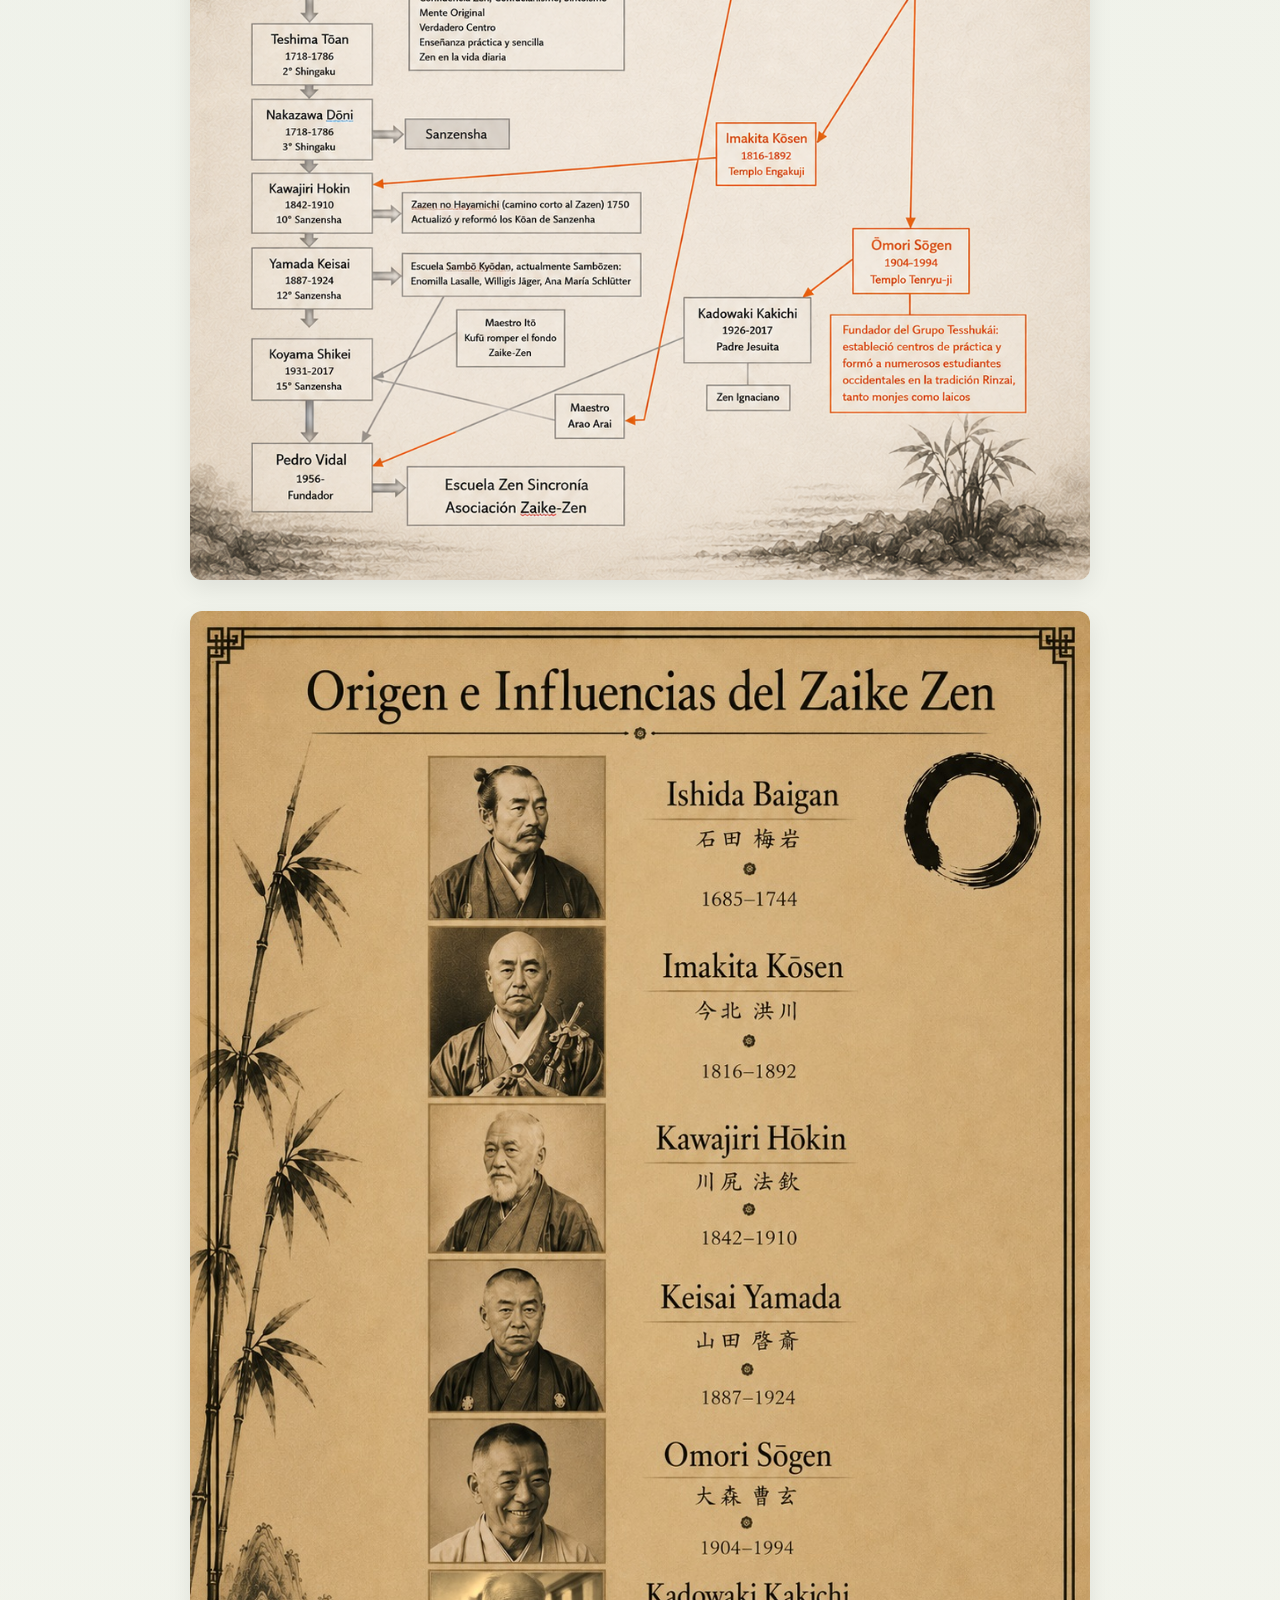
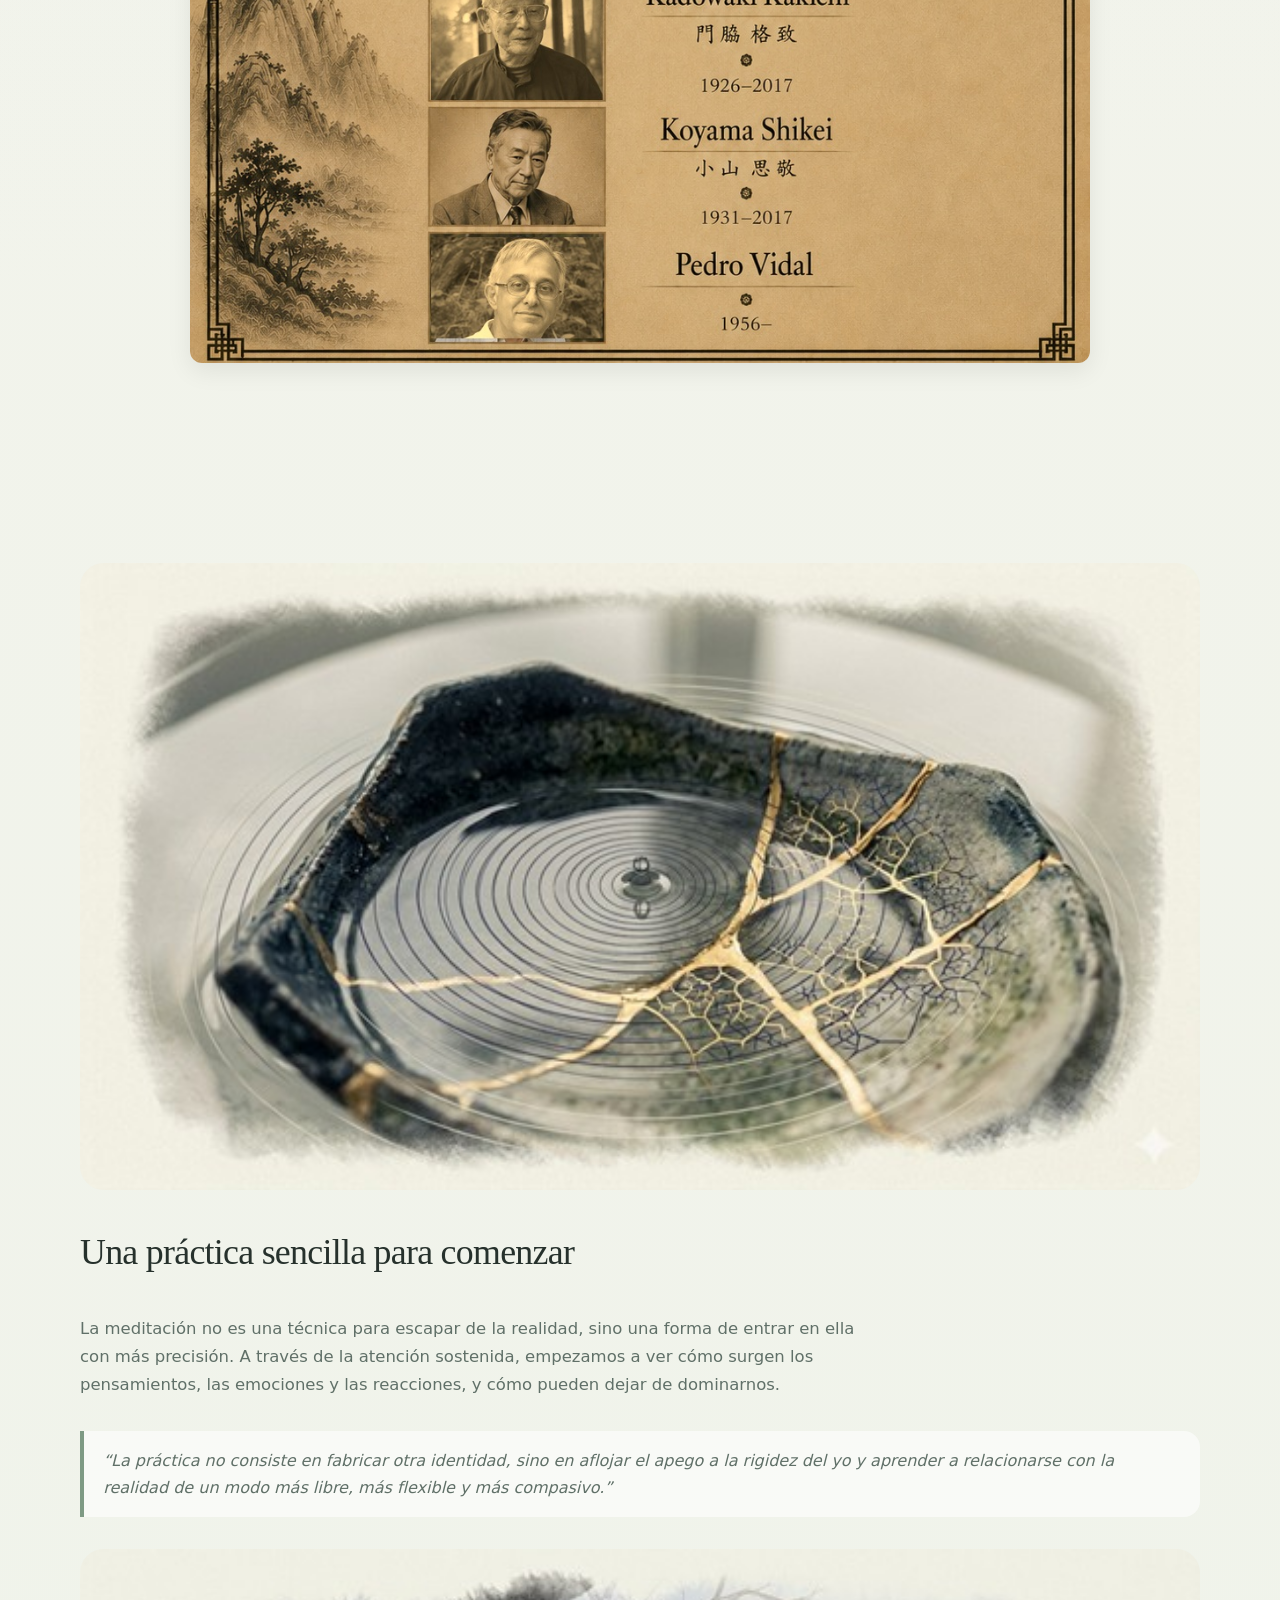
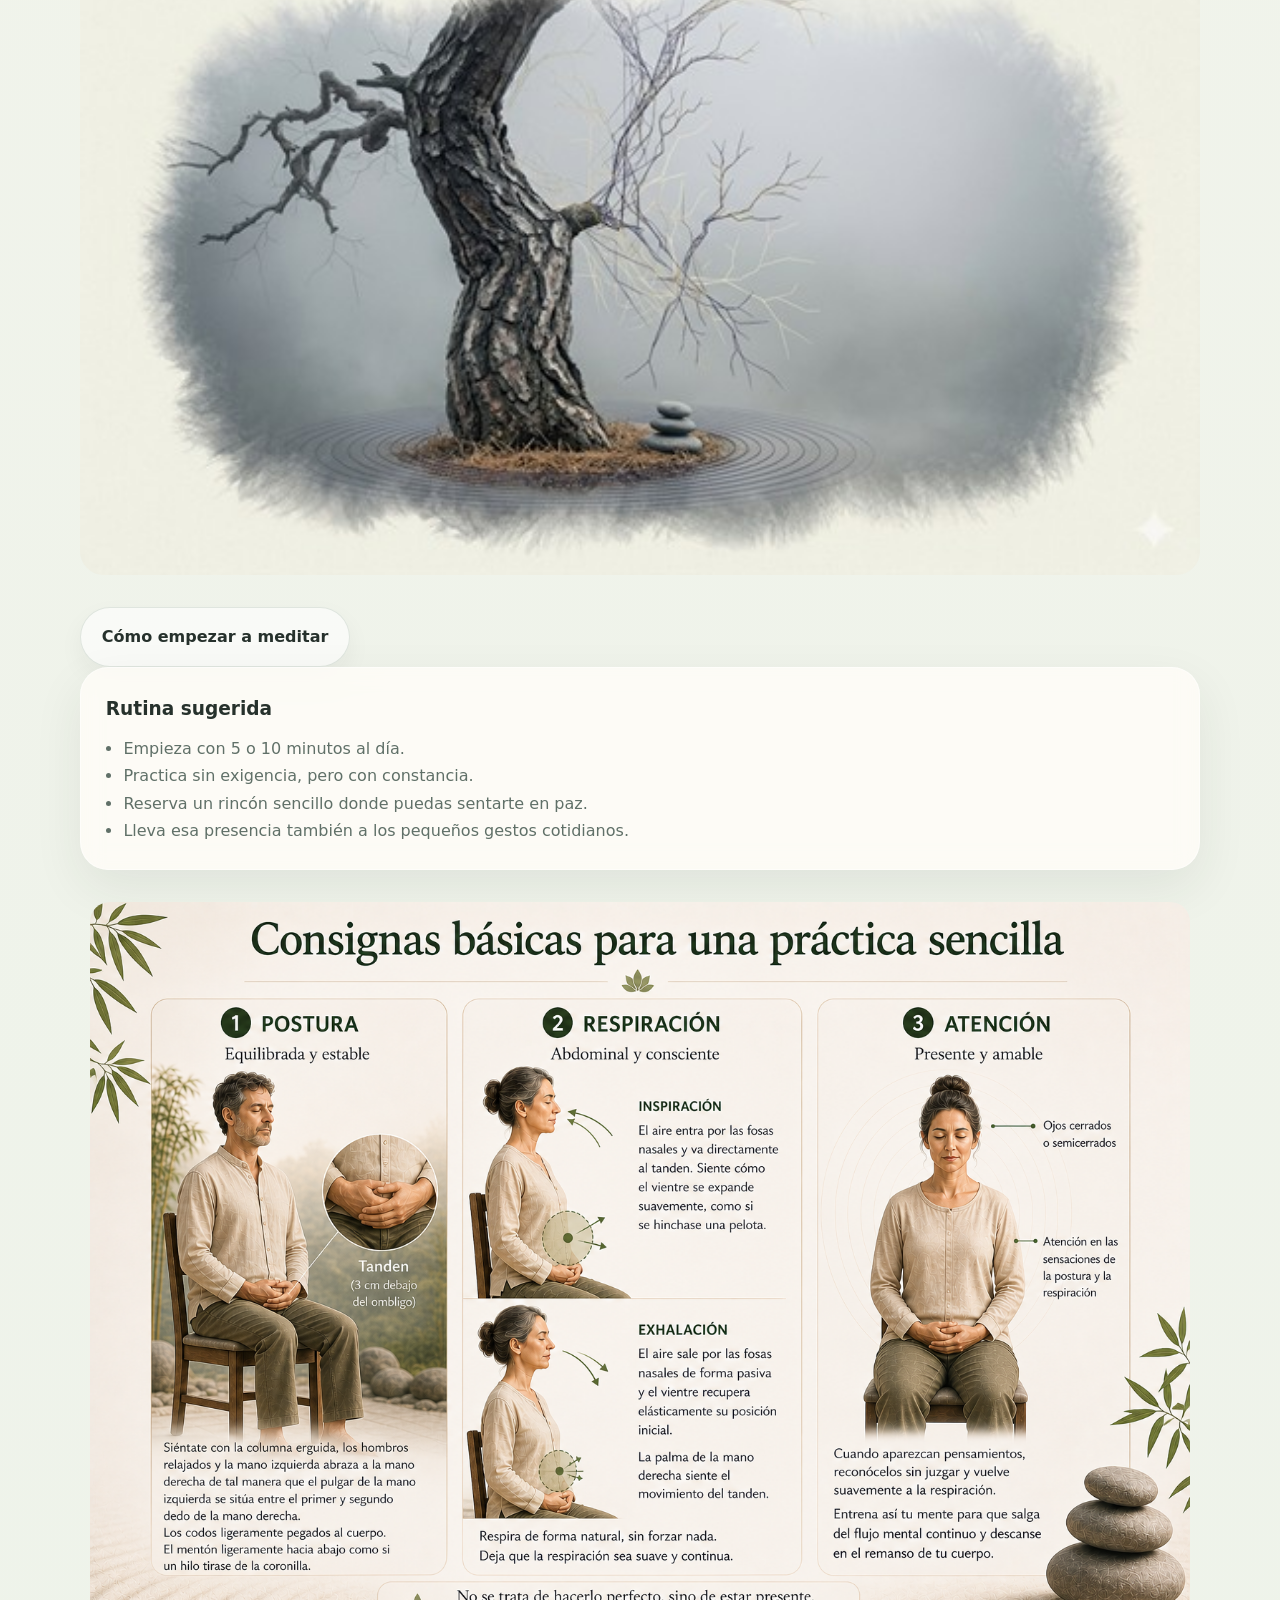
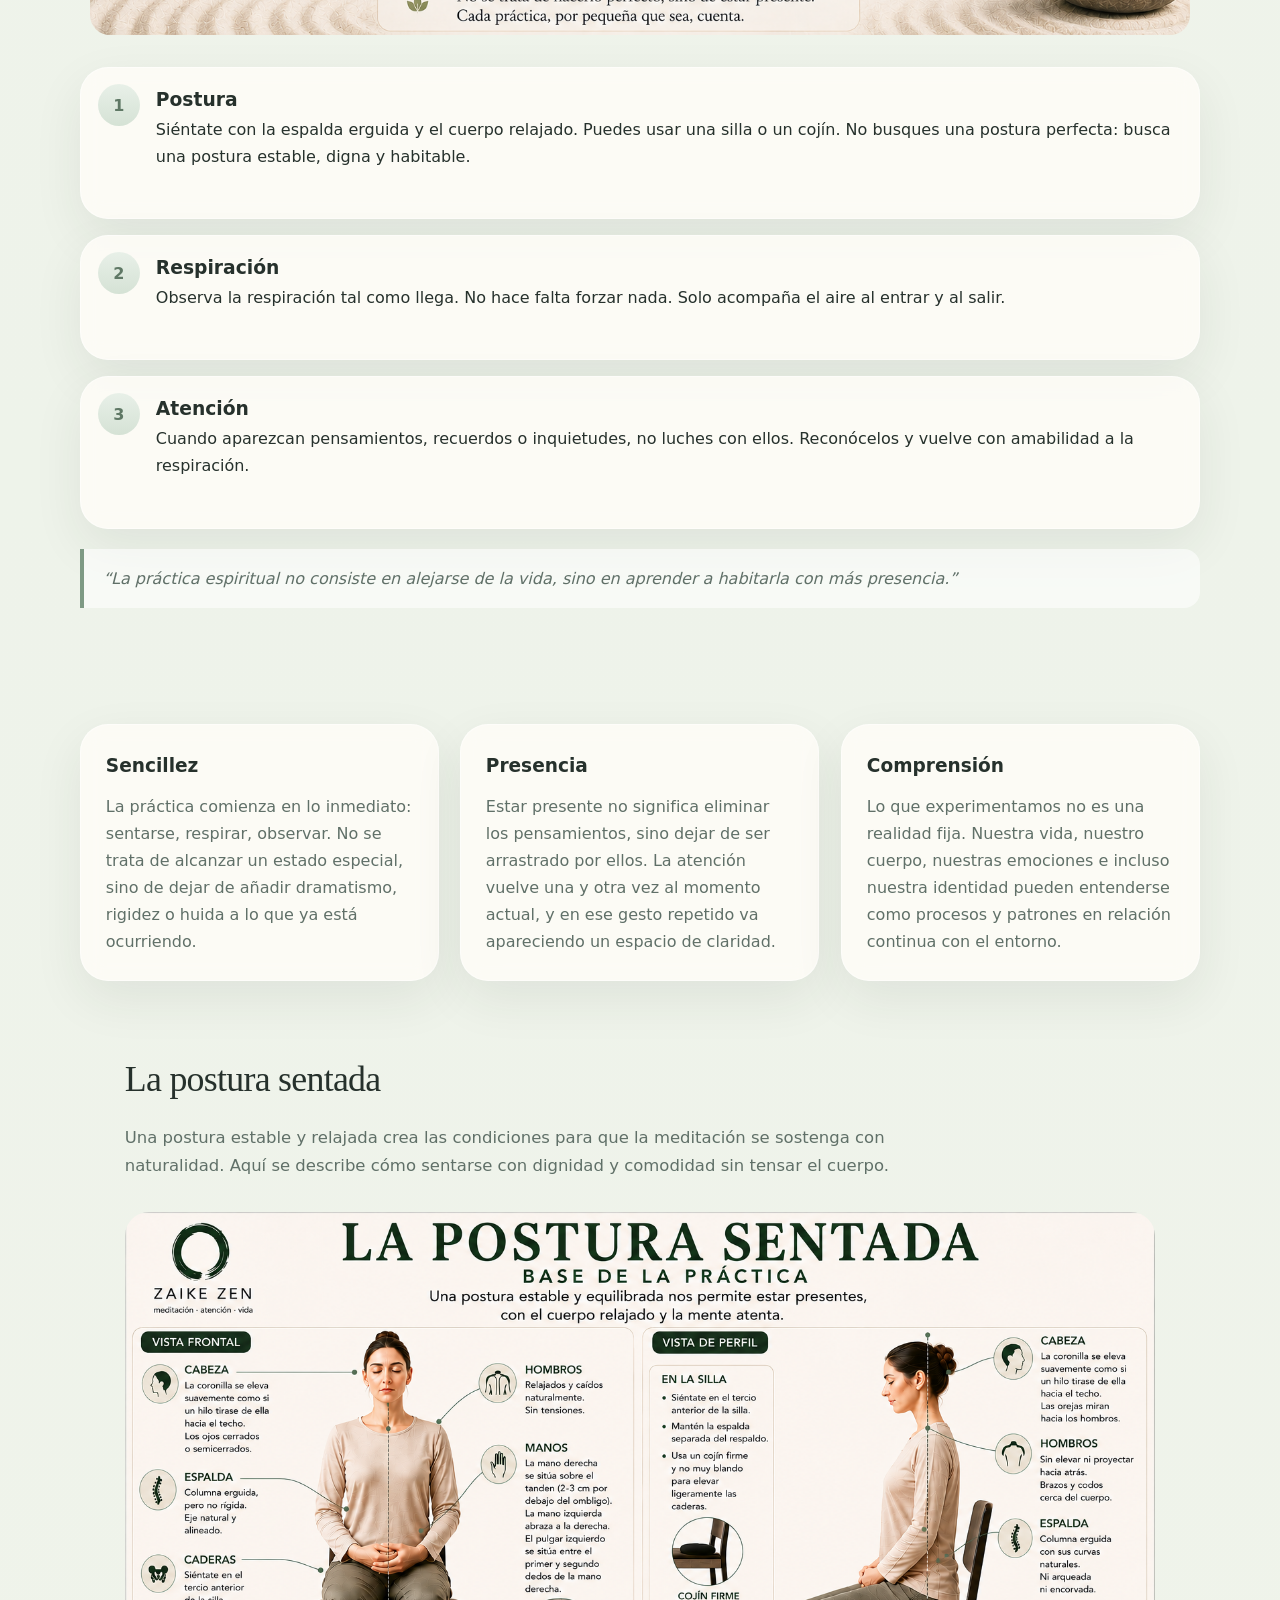
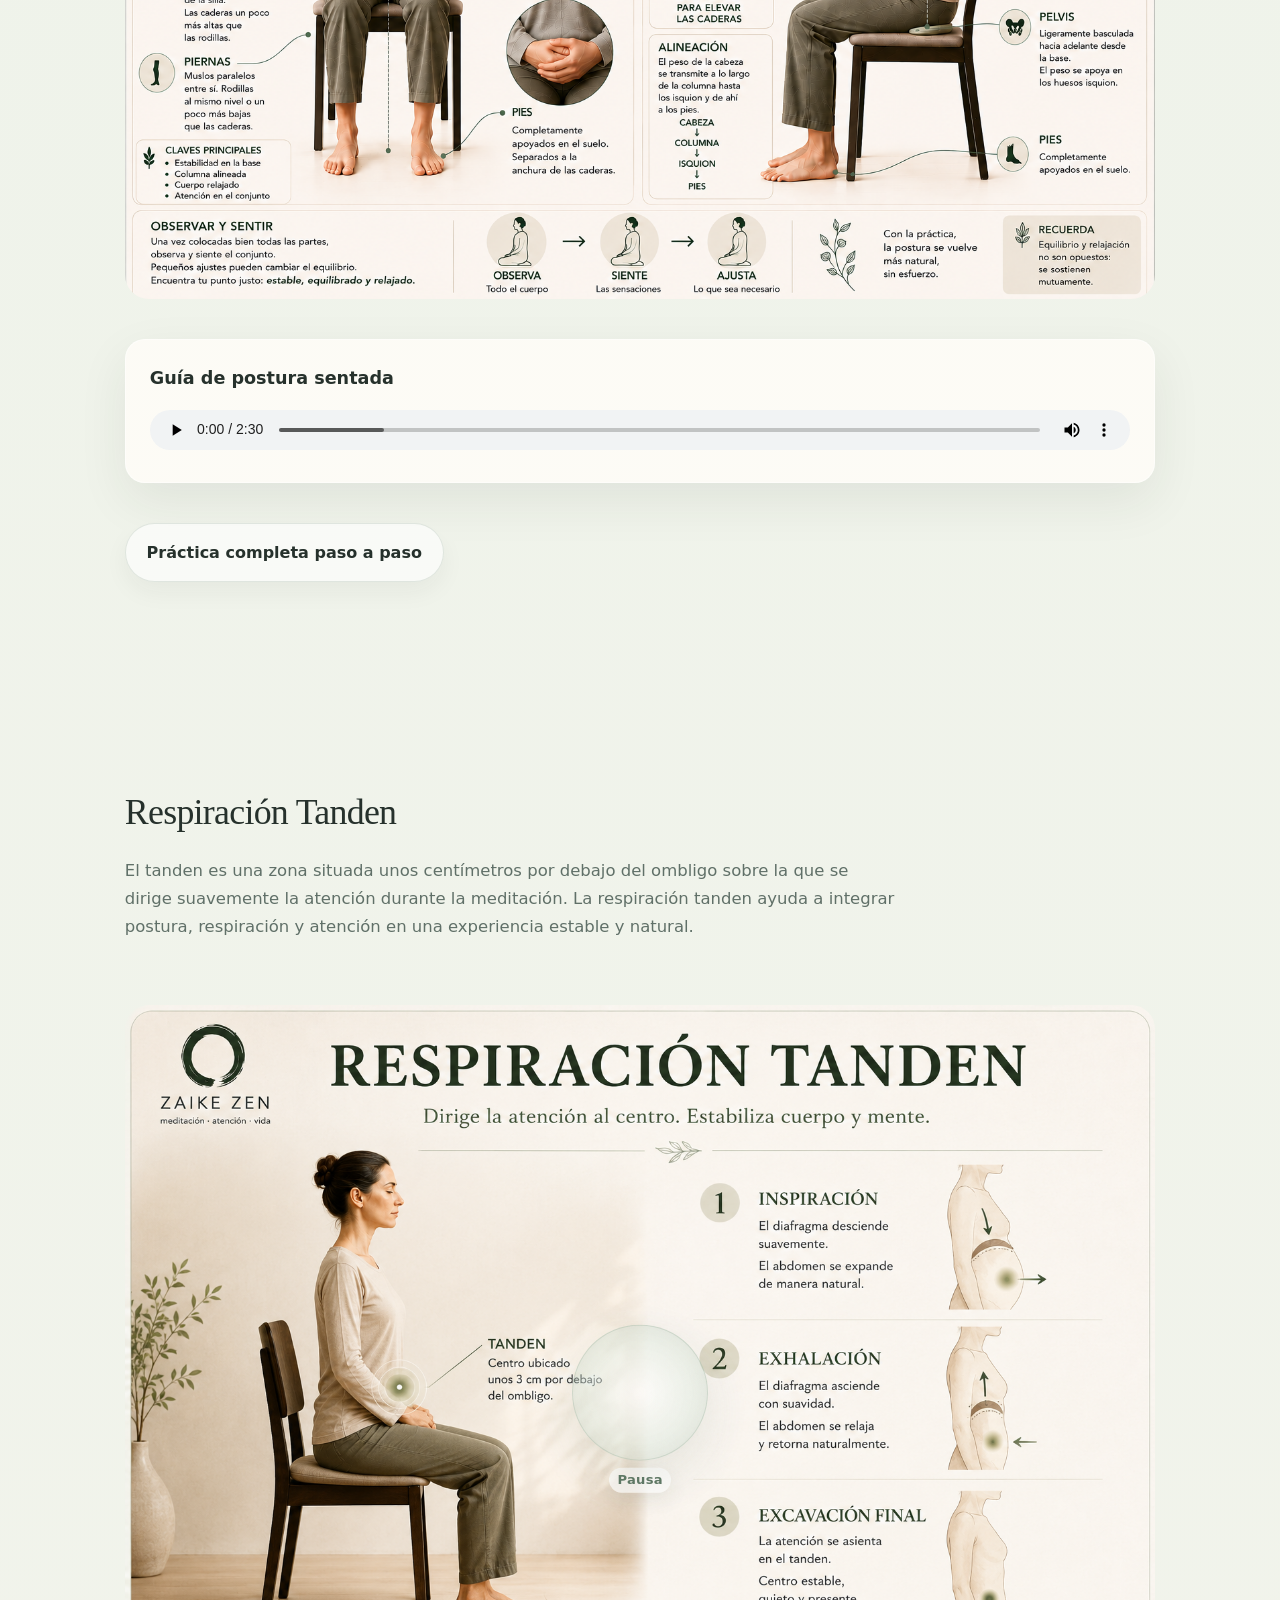
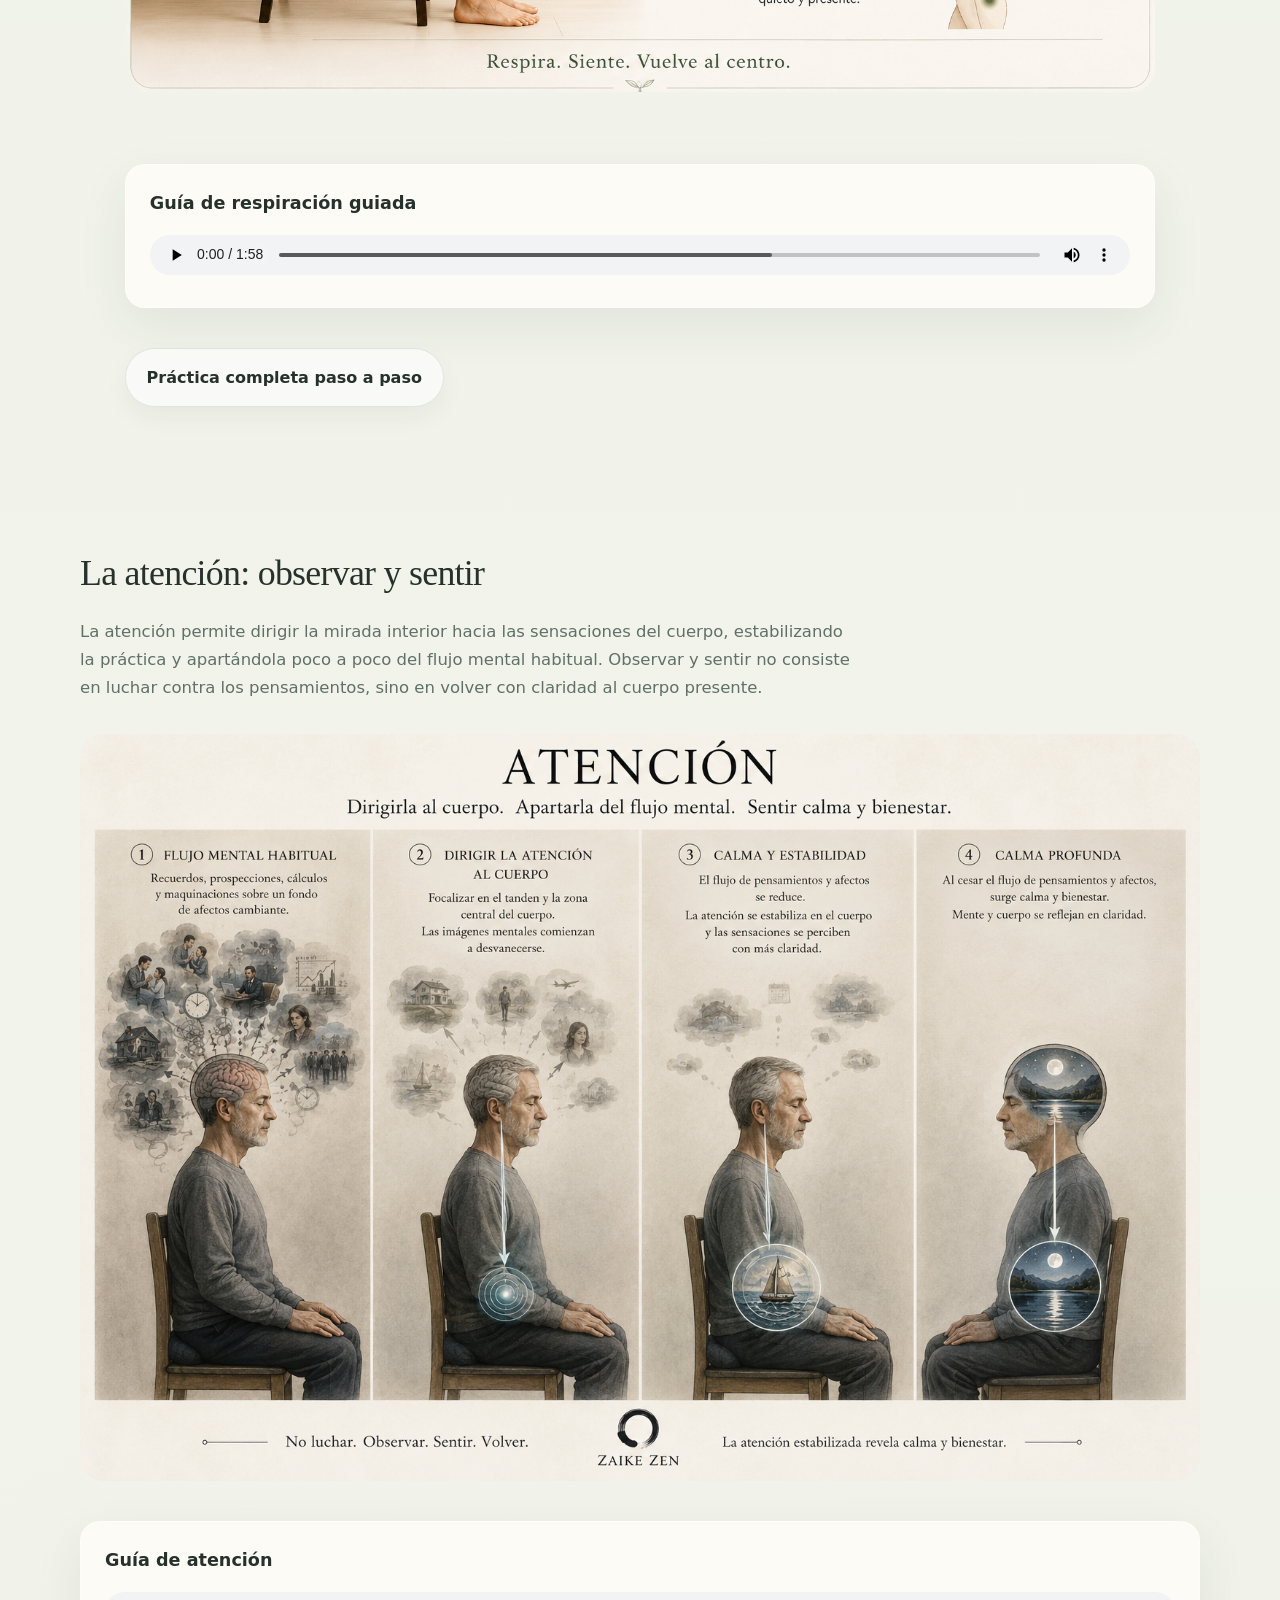
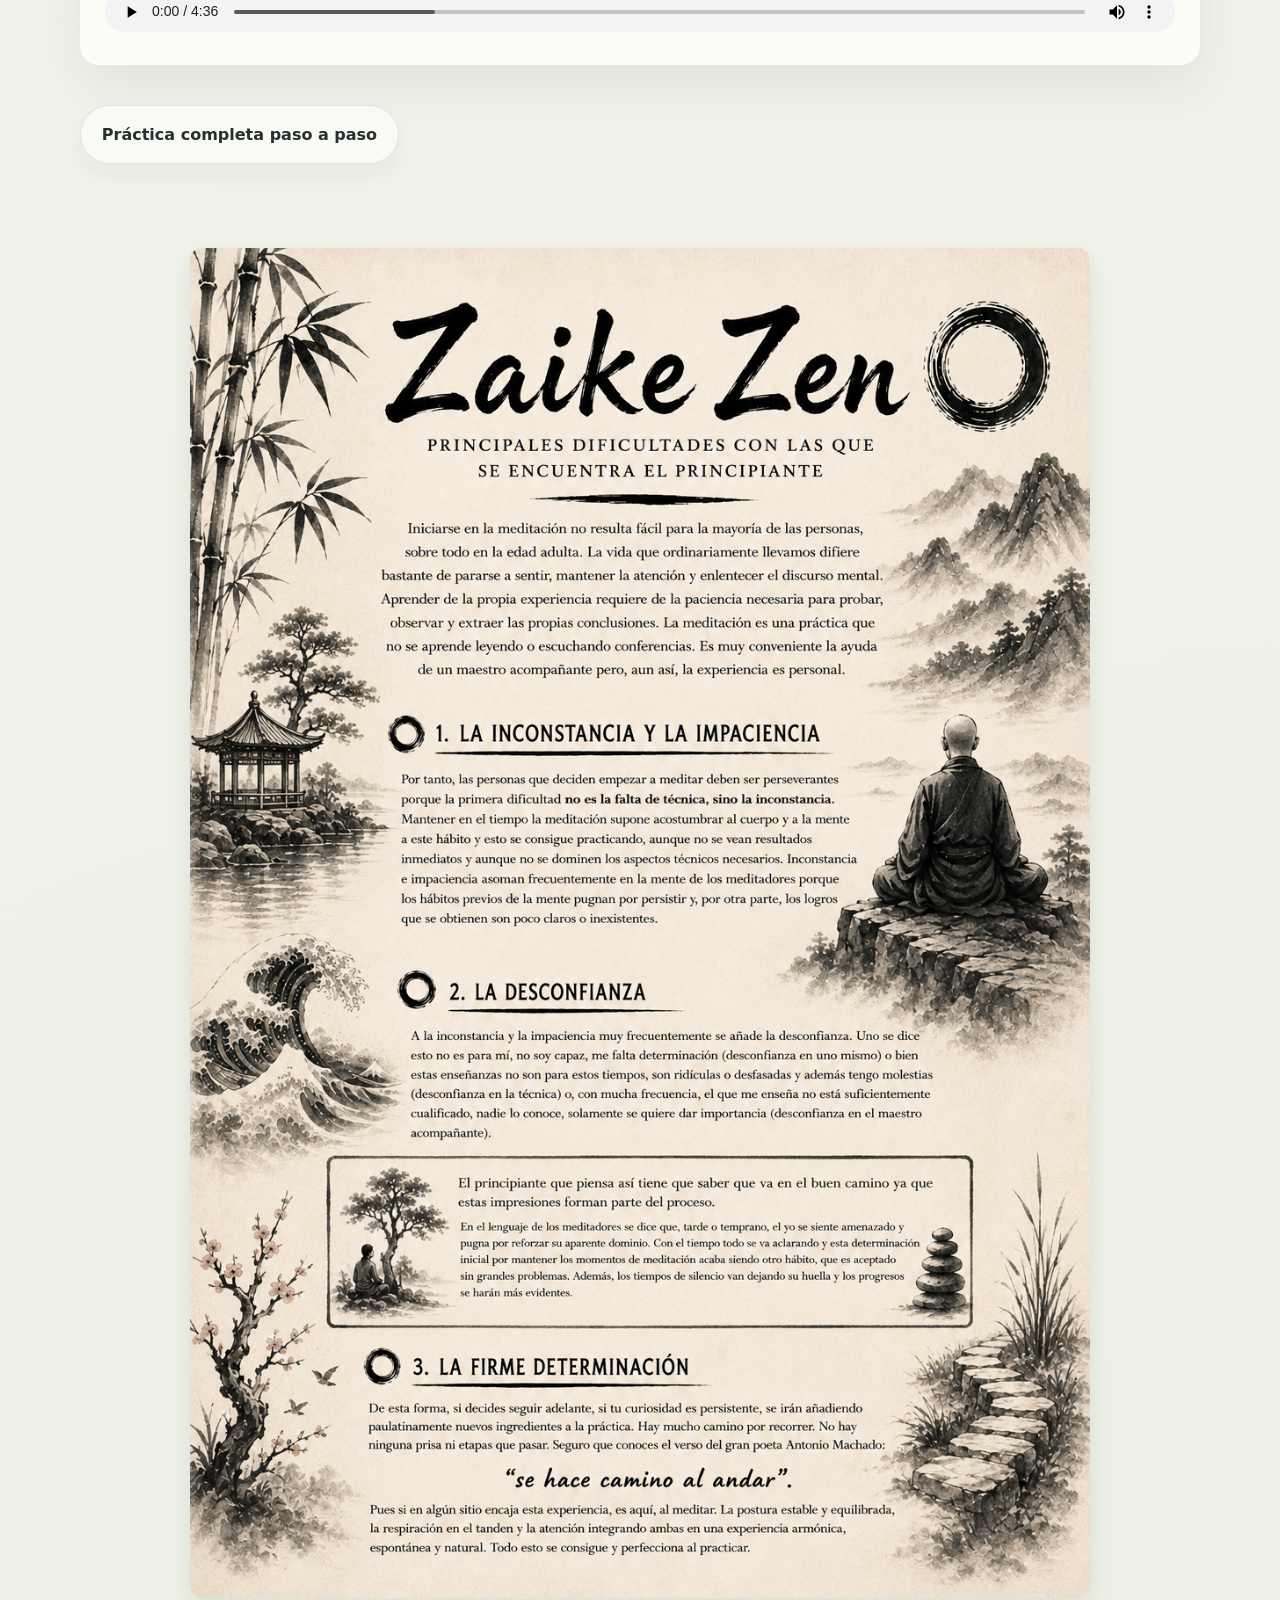
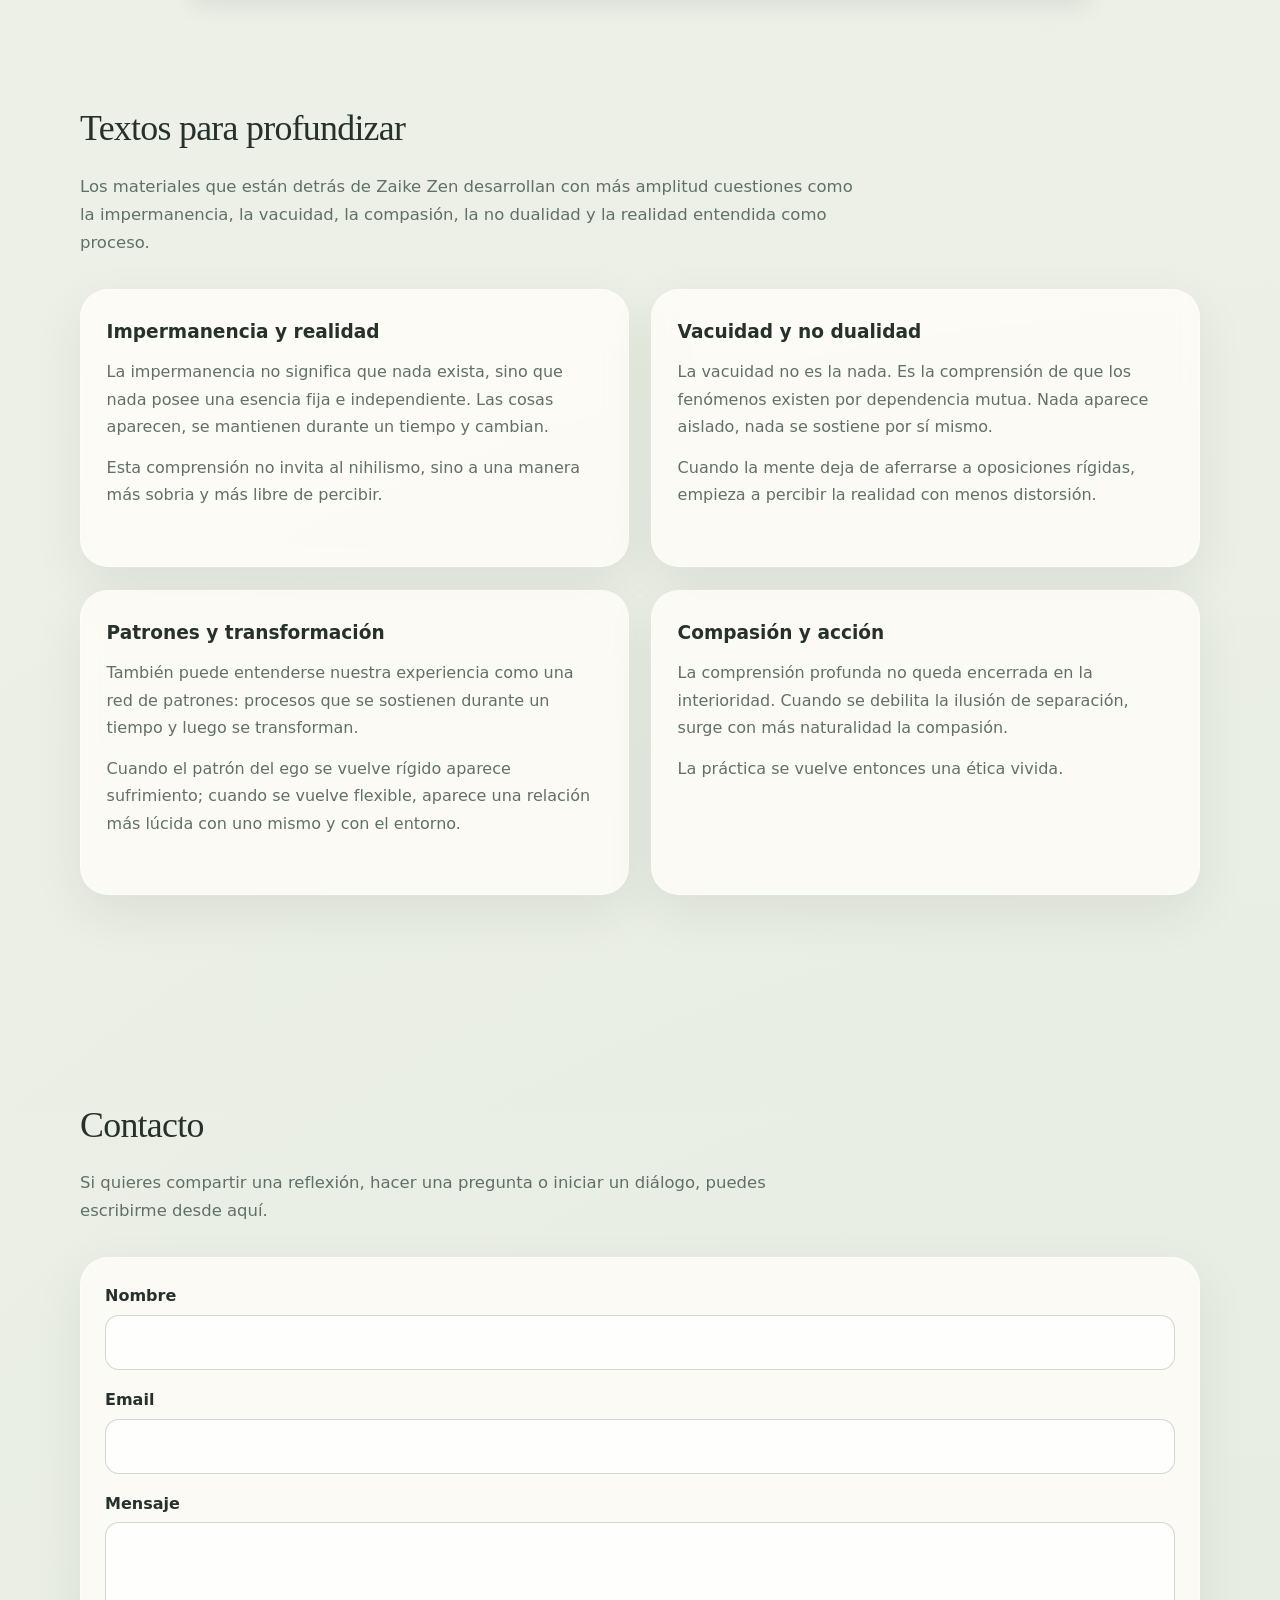
==== commit 89154e21: "Añadir meta verificacion Google" ====
--- a/index.html
+++ b/index.html
@@ -2,6 +2,7 @@
 <html lang="es">
 <head>
   <meta charset="UTF-8" />
+  <meta name="google-site-verification" content="ZRcVWziq7_-0WQYaF_oPxV_7XvdHodKpf3m_XfUEaTc" />
   <meta name="viewport" content="width=device-width, initial-scale=1.0" />
 
   <title>Meditación sencilla para el día a día | Zaike Zen</title>
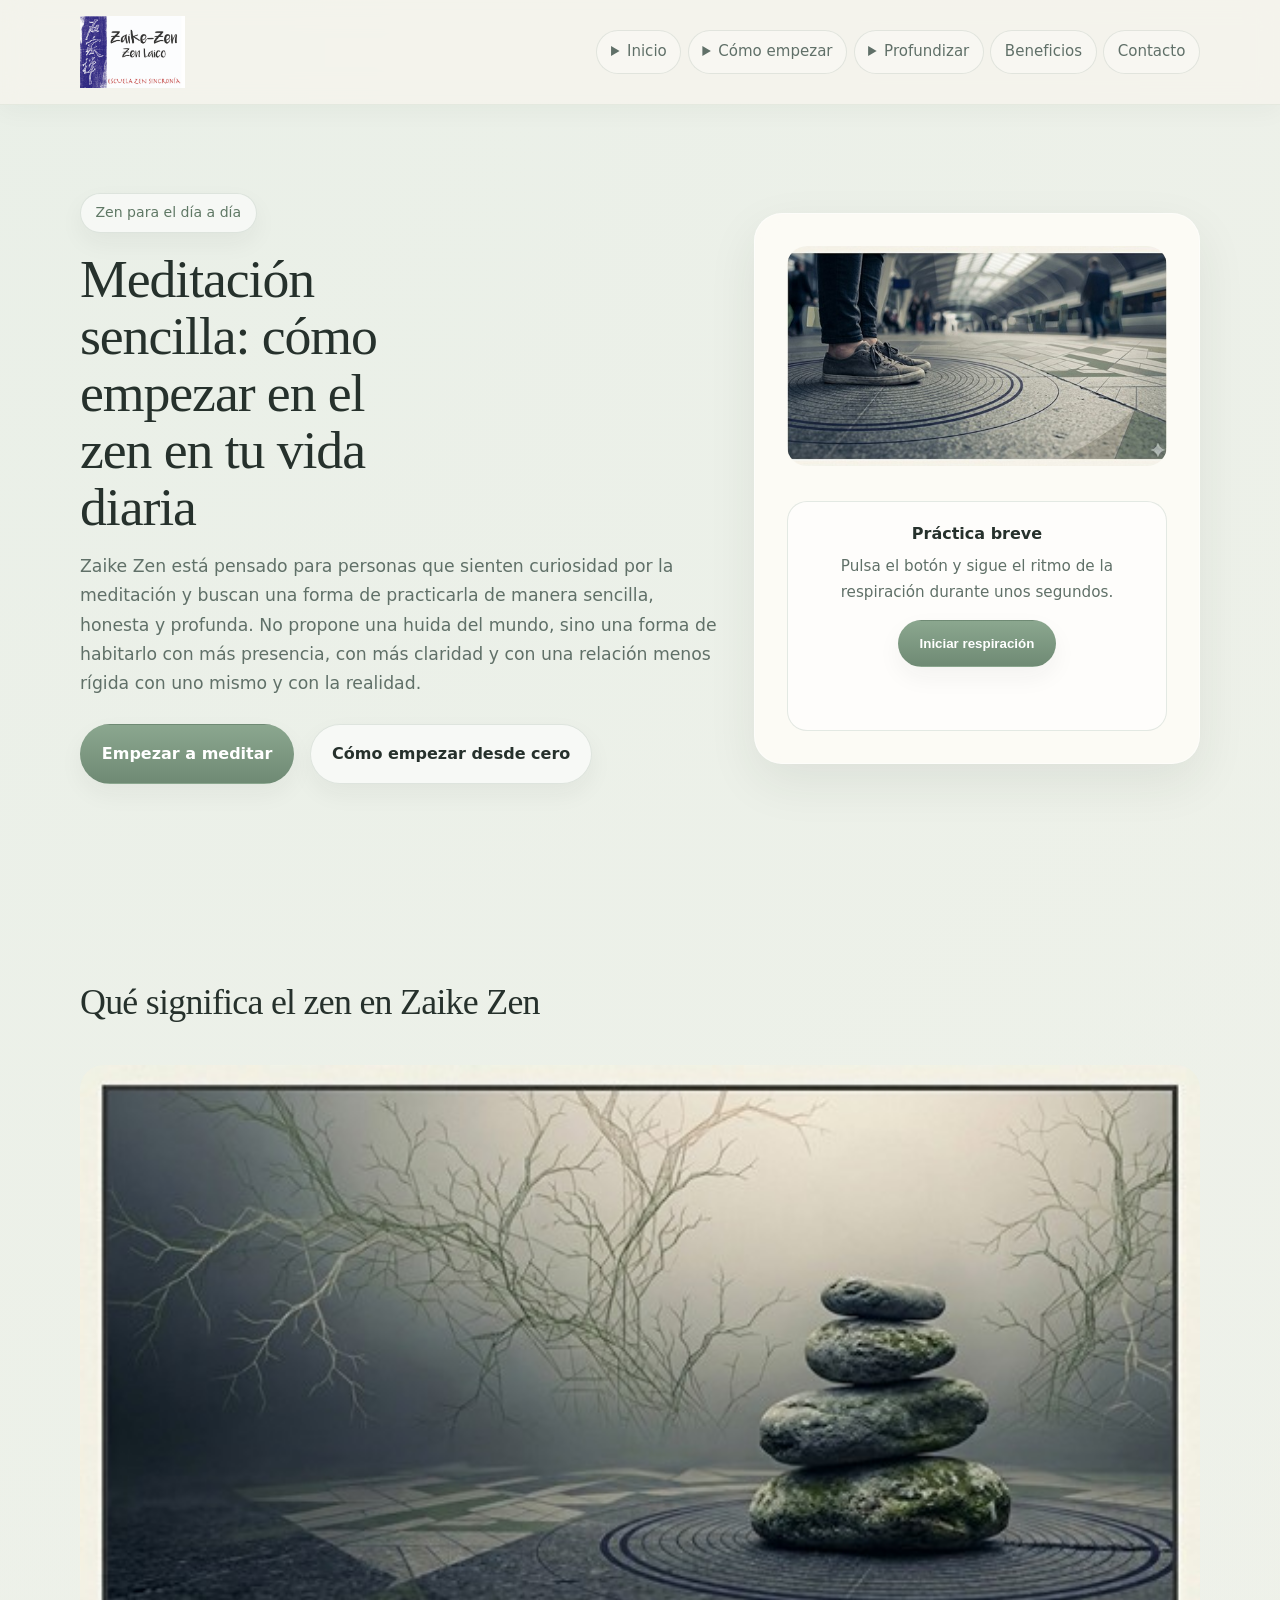
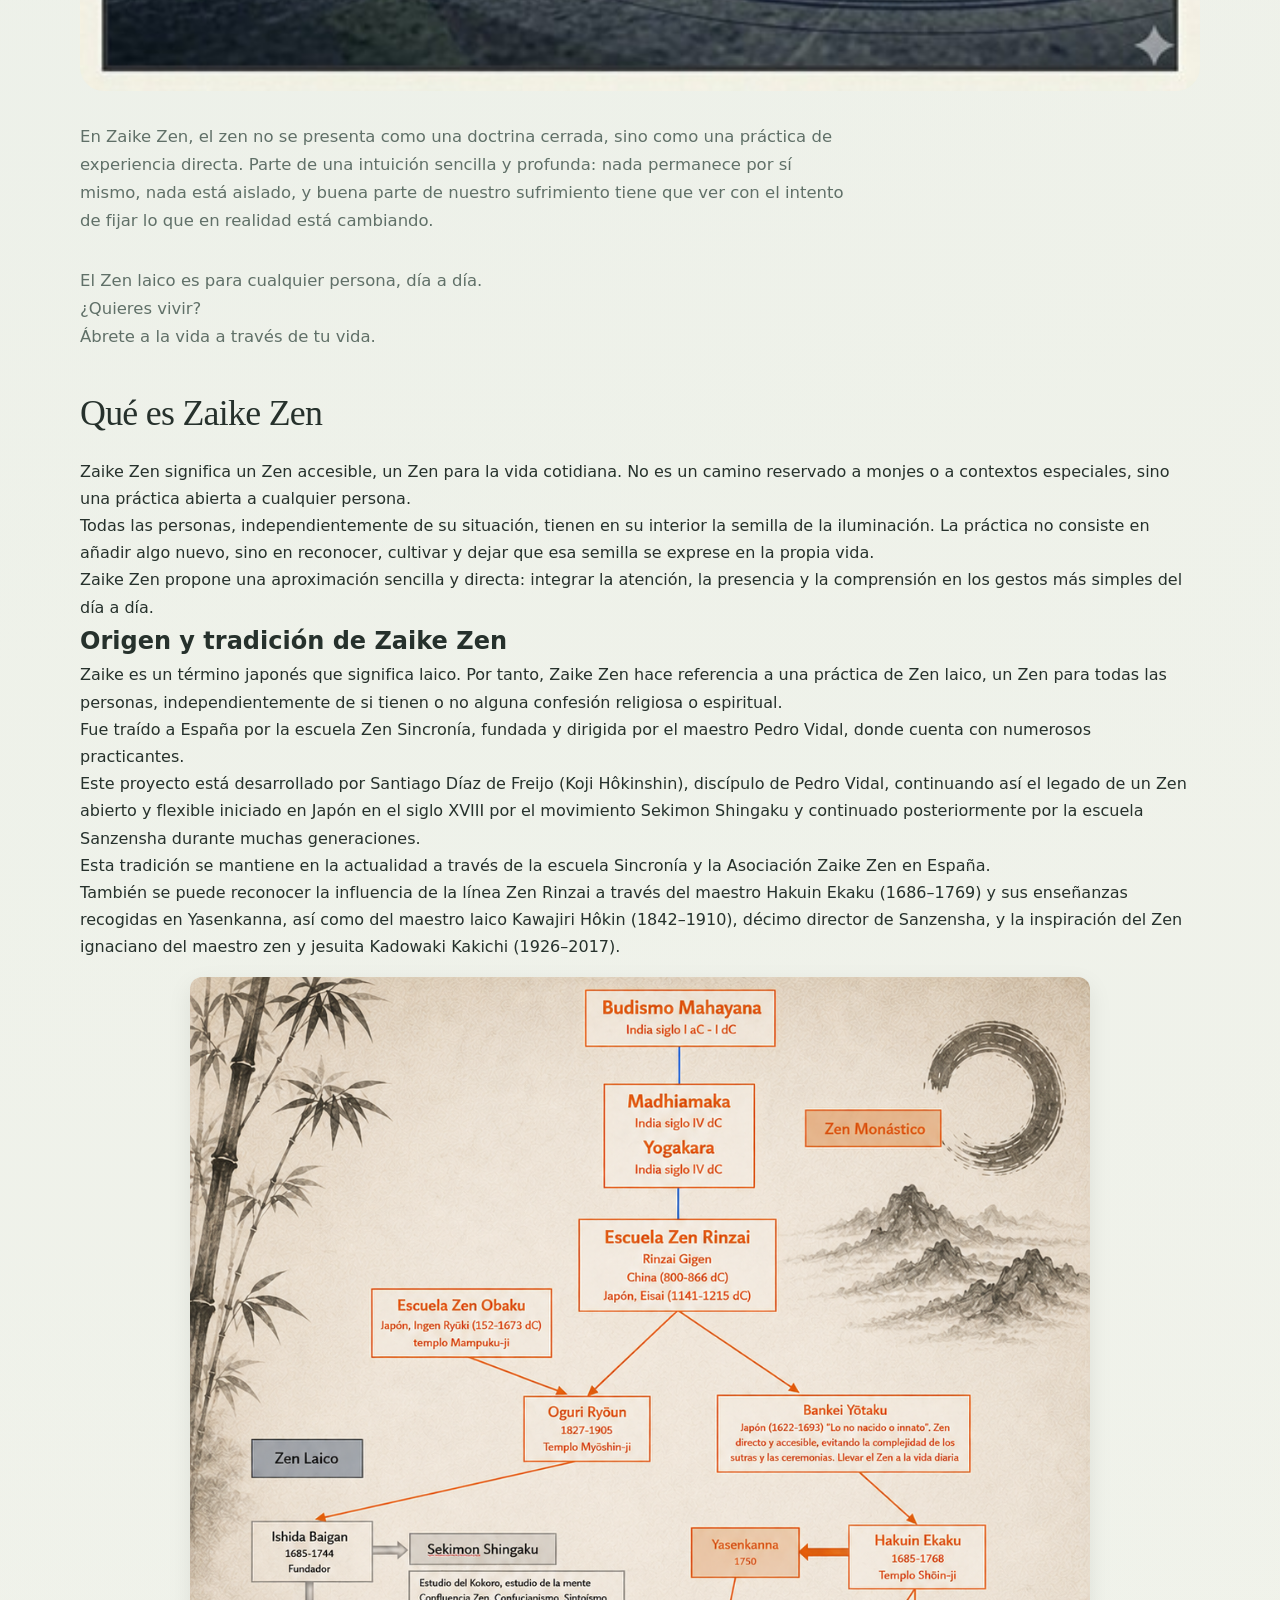
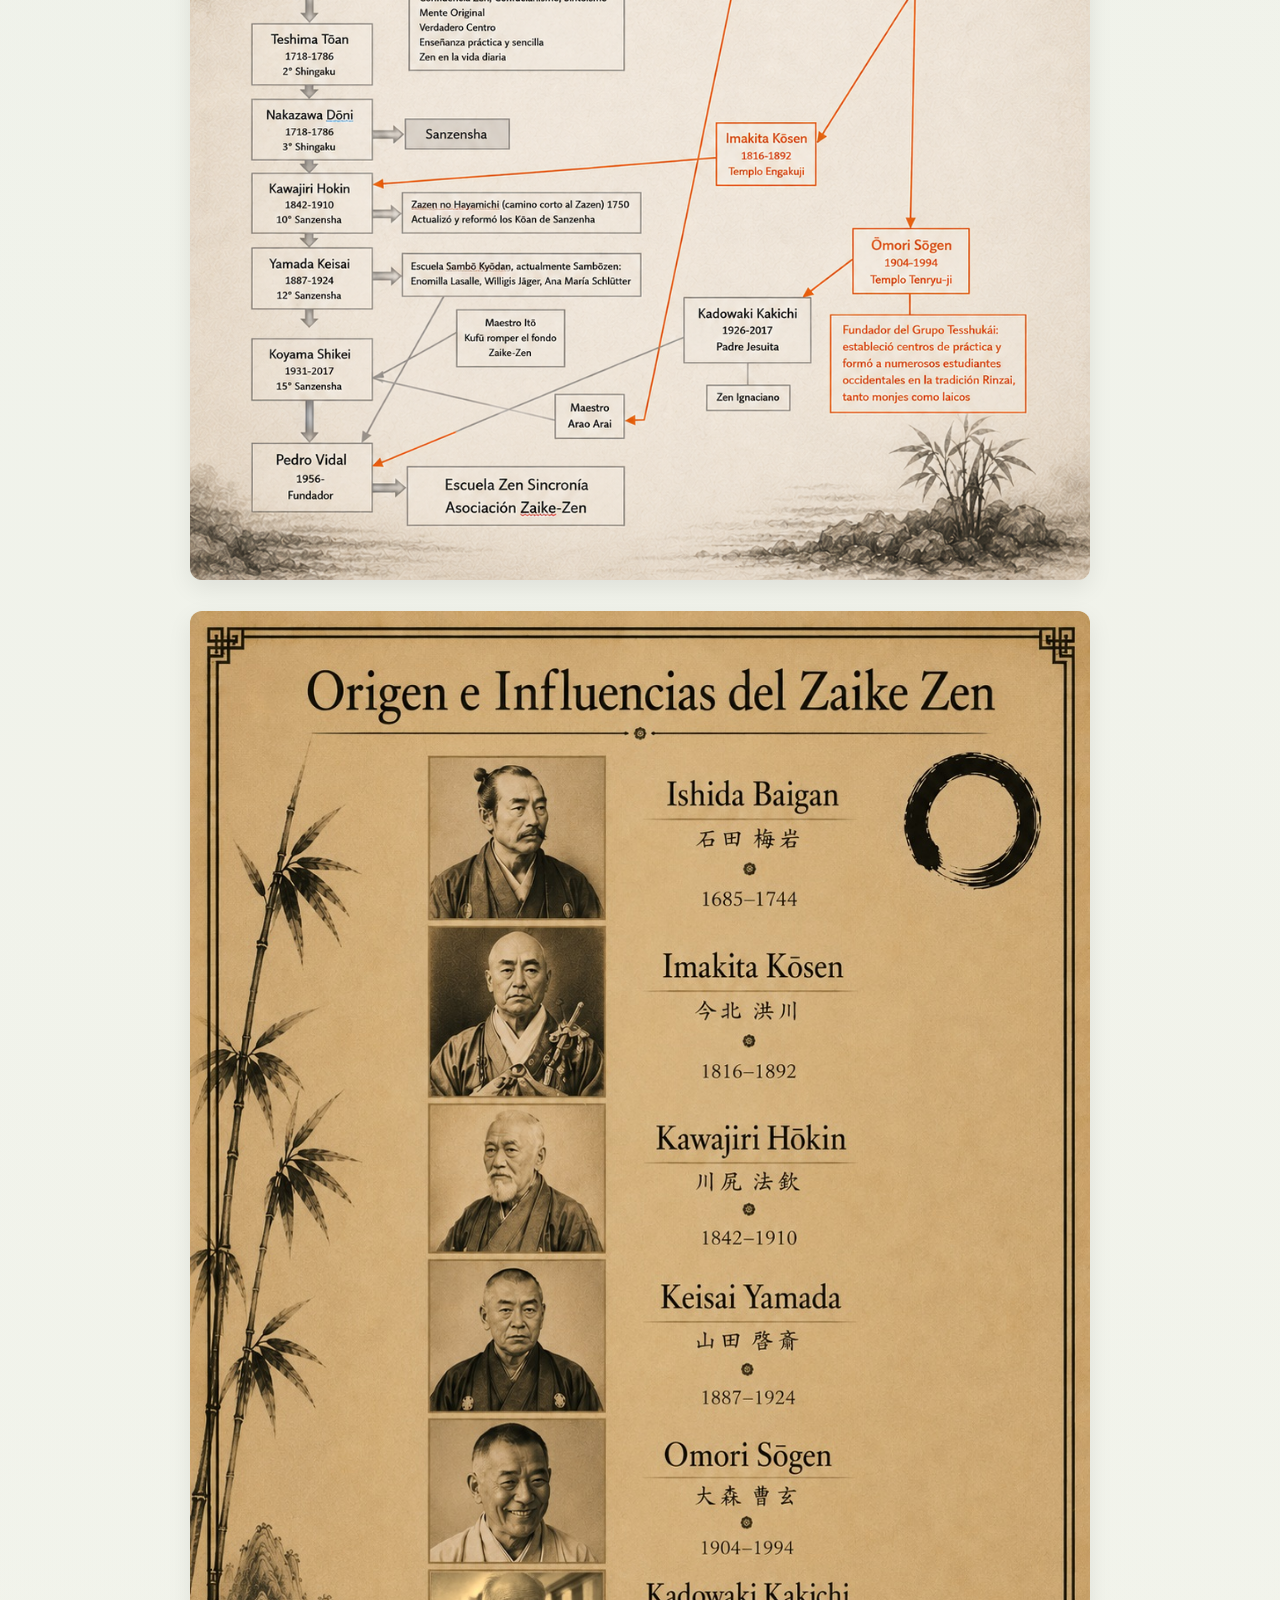
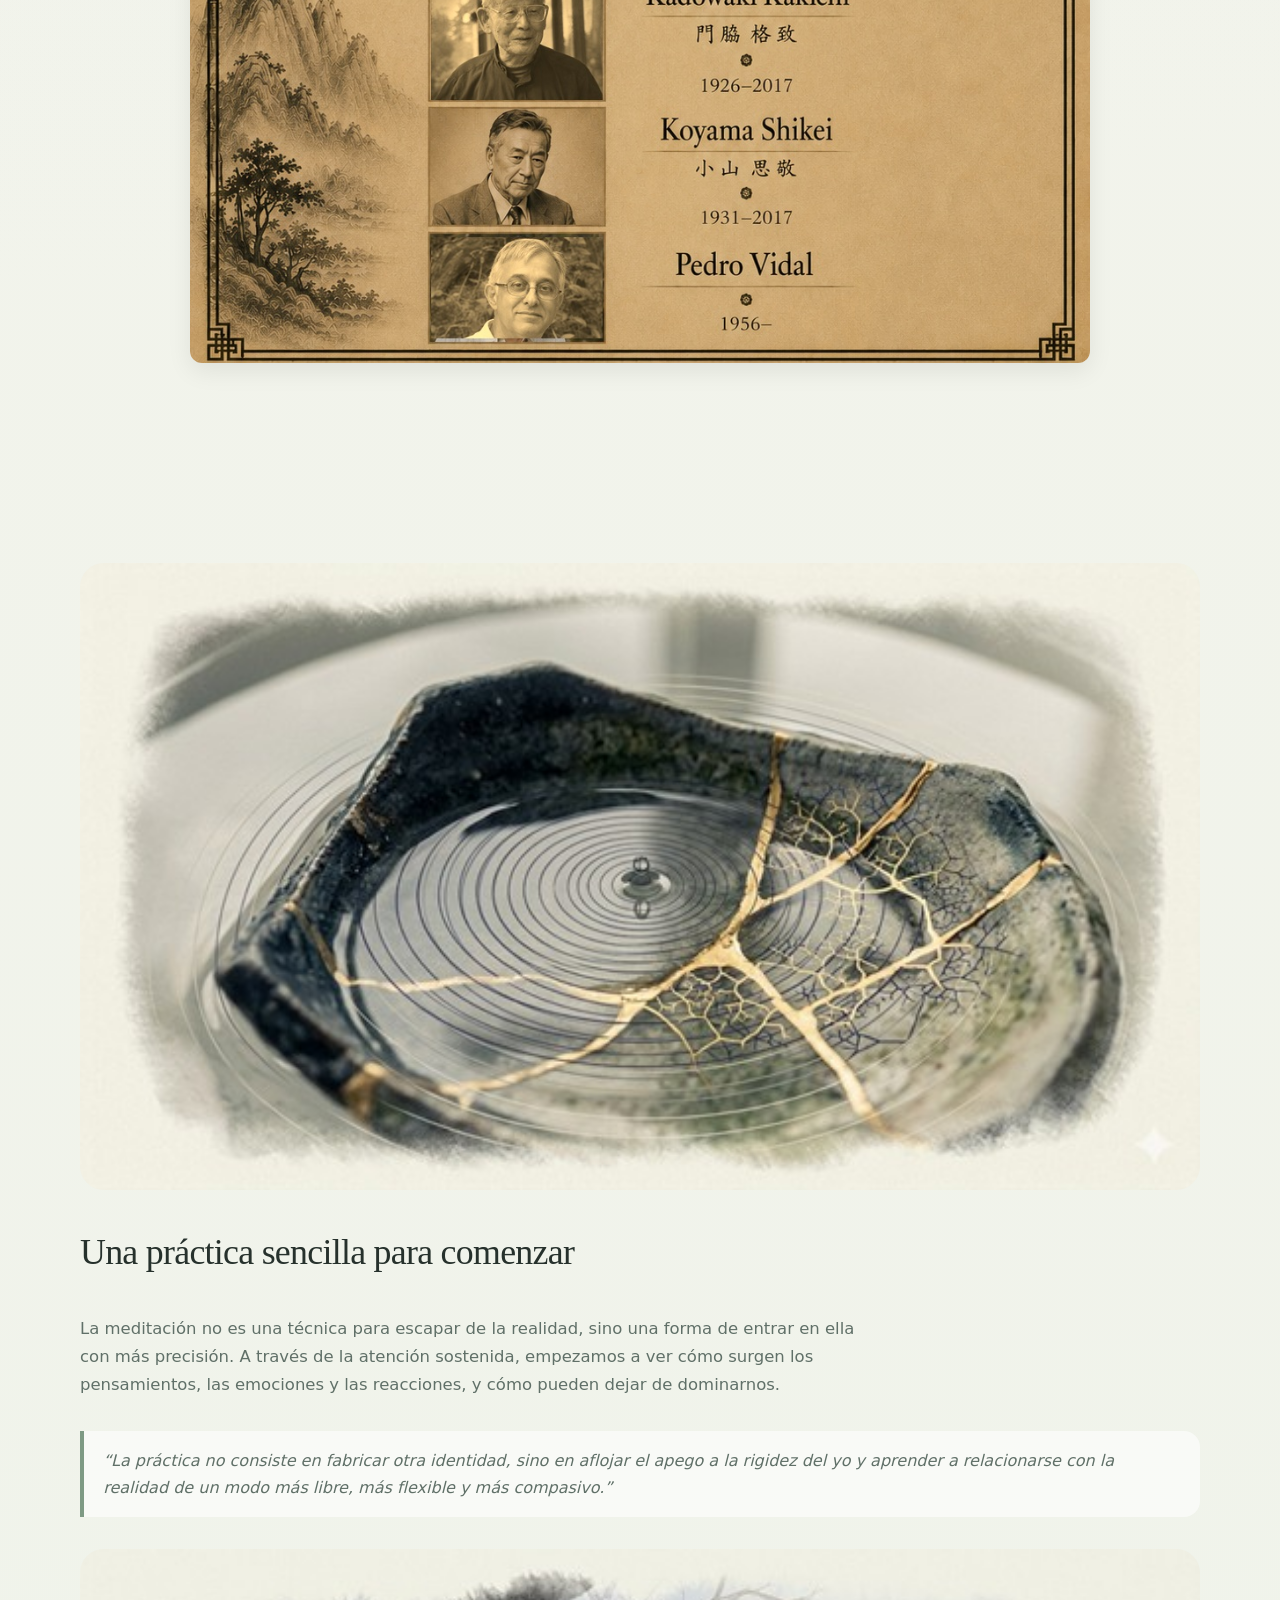
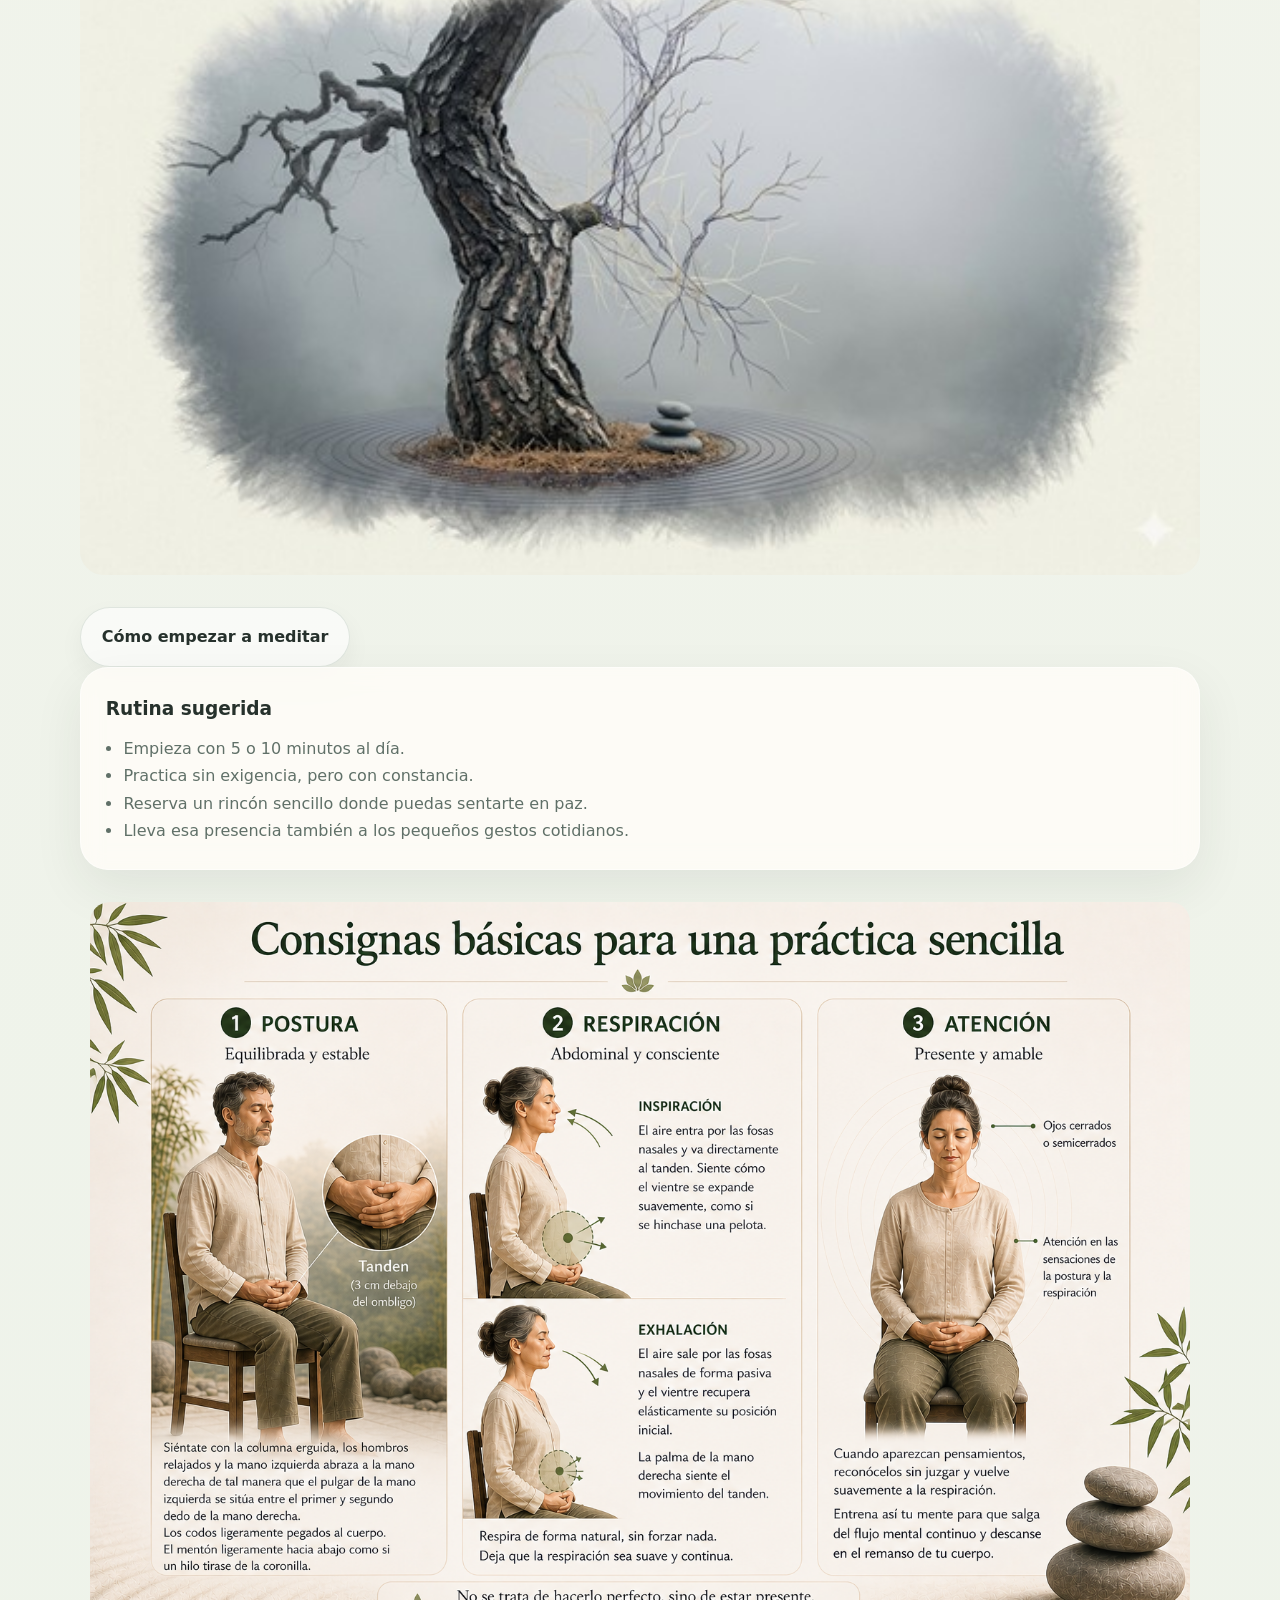
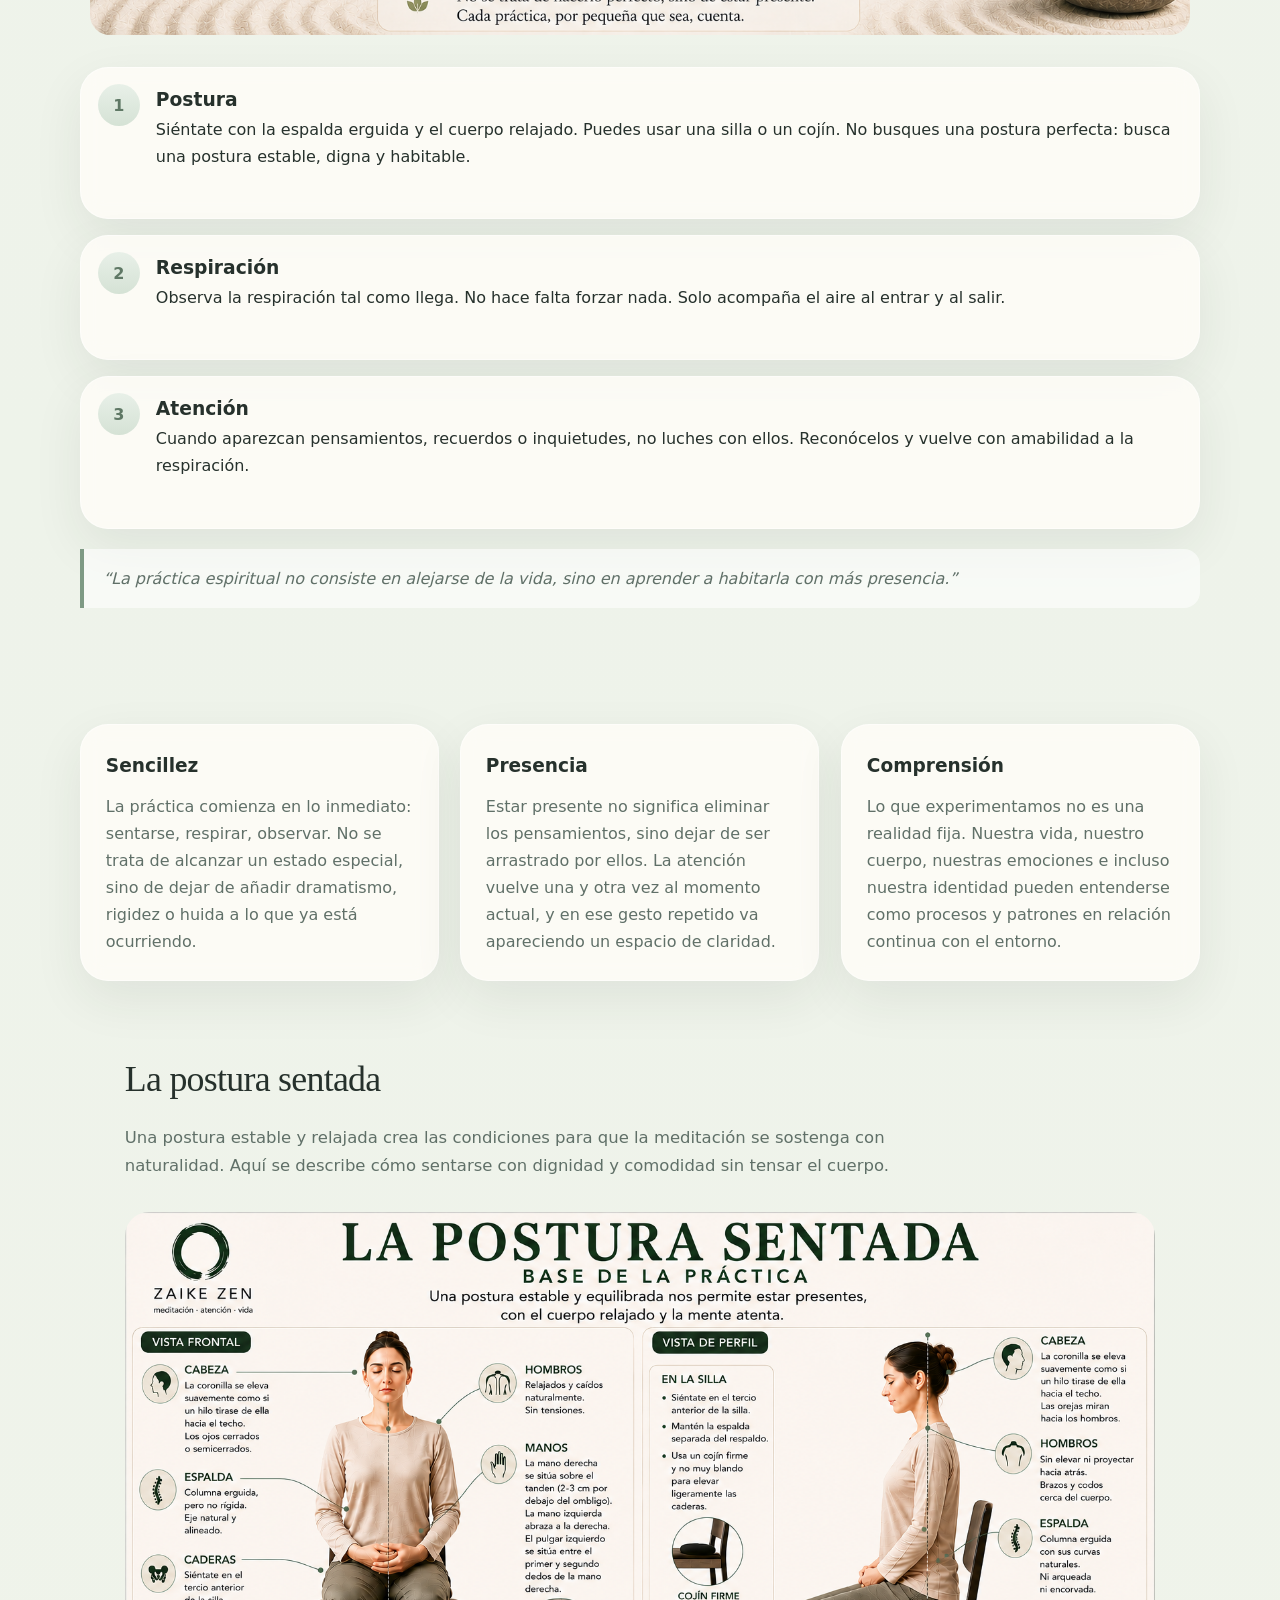
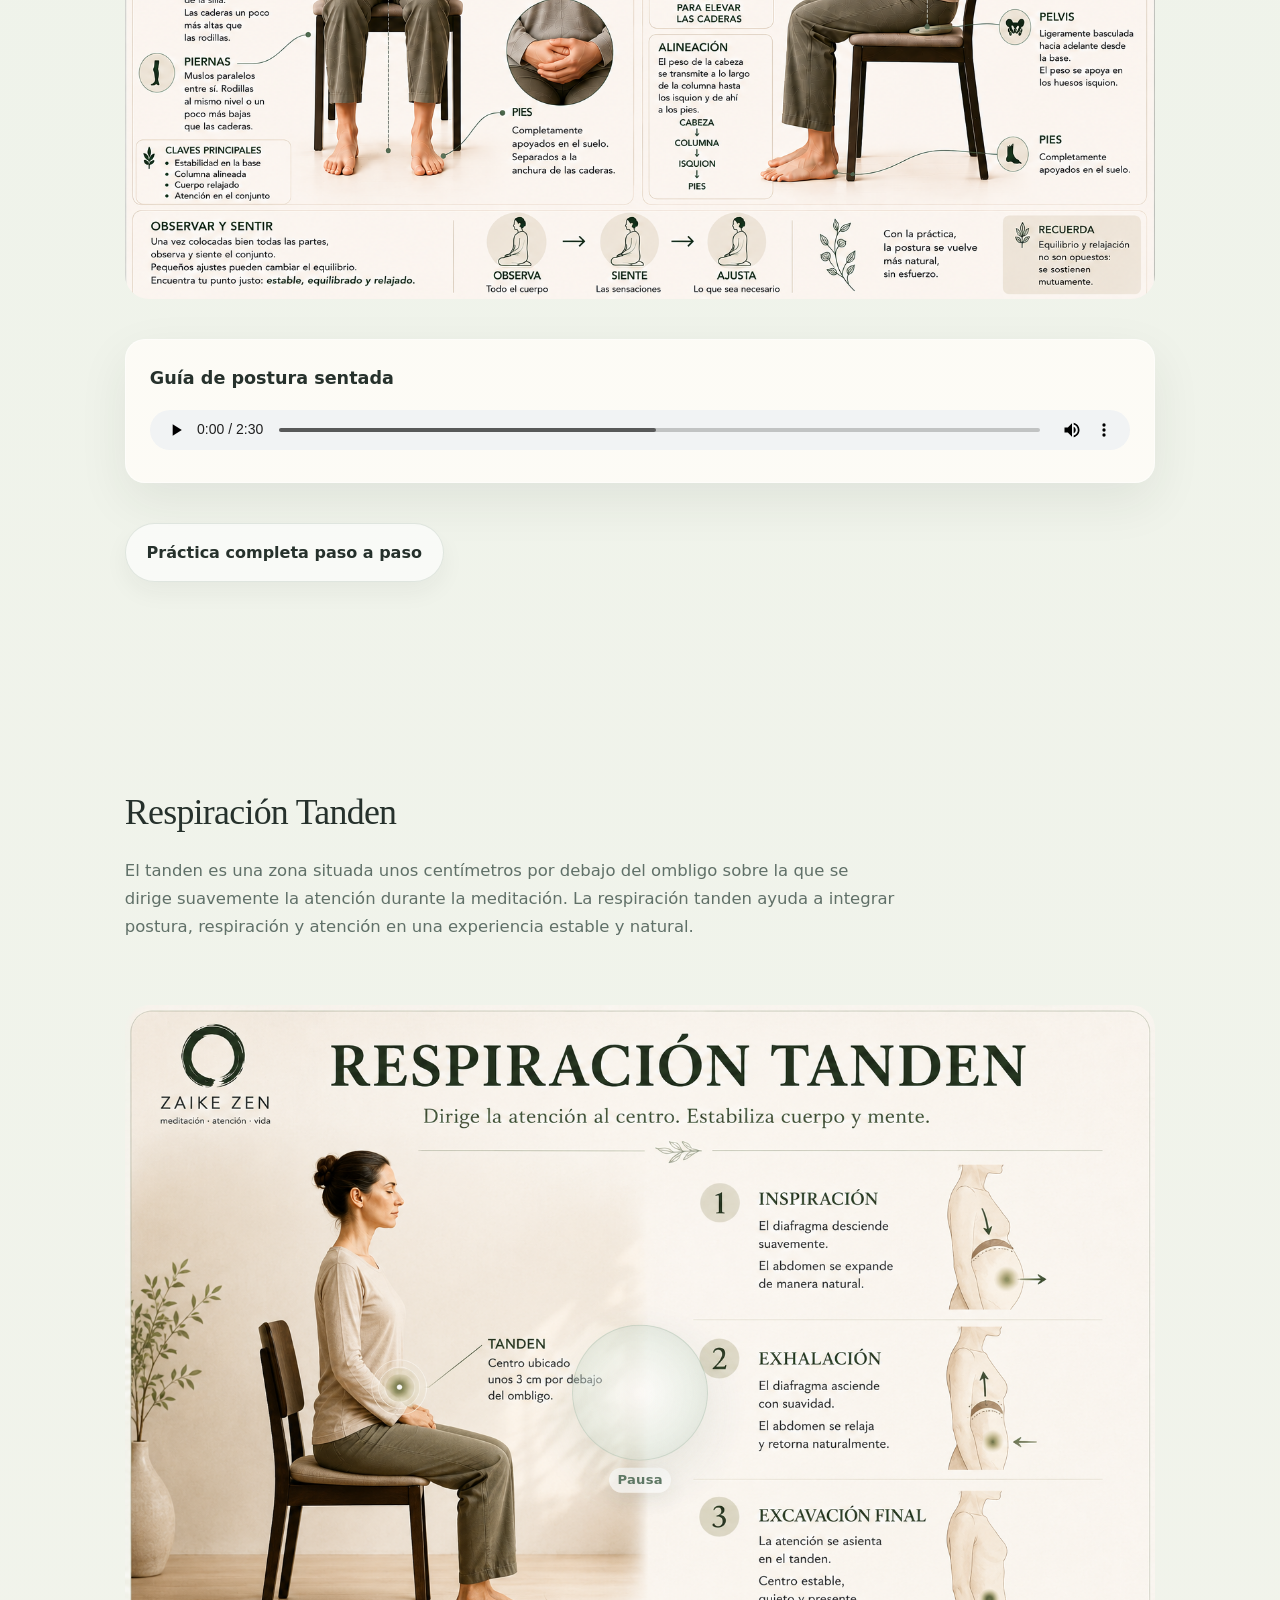
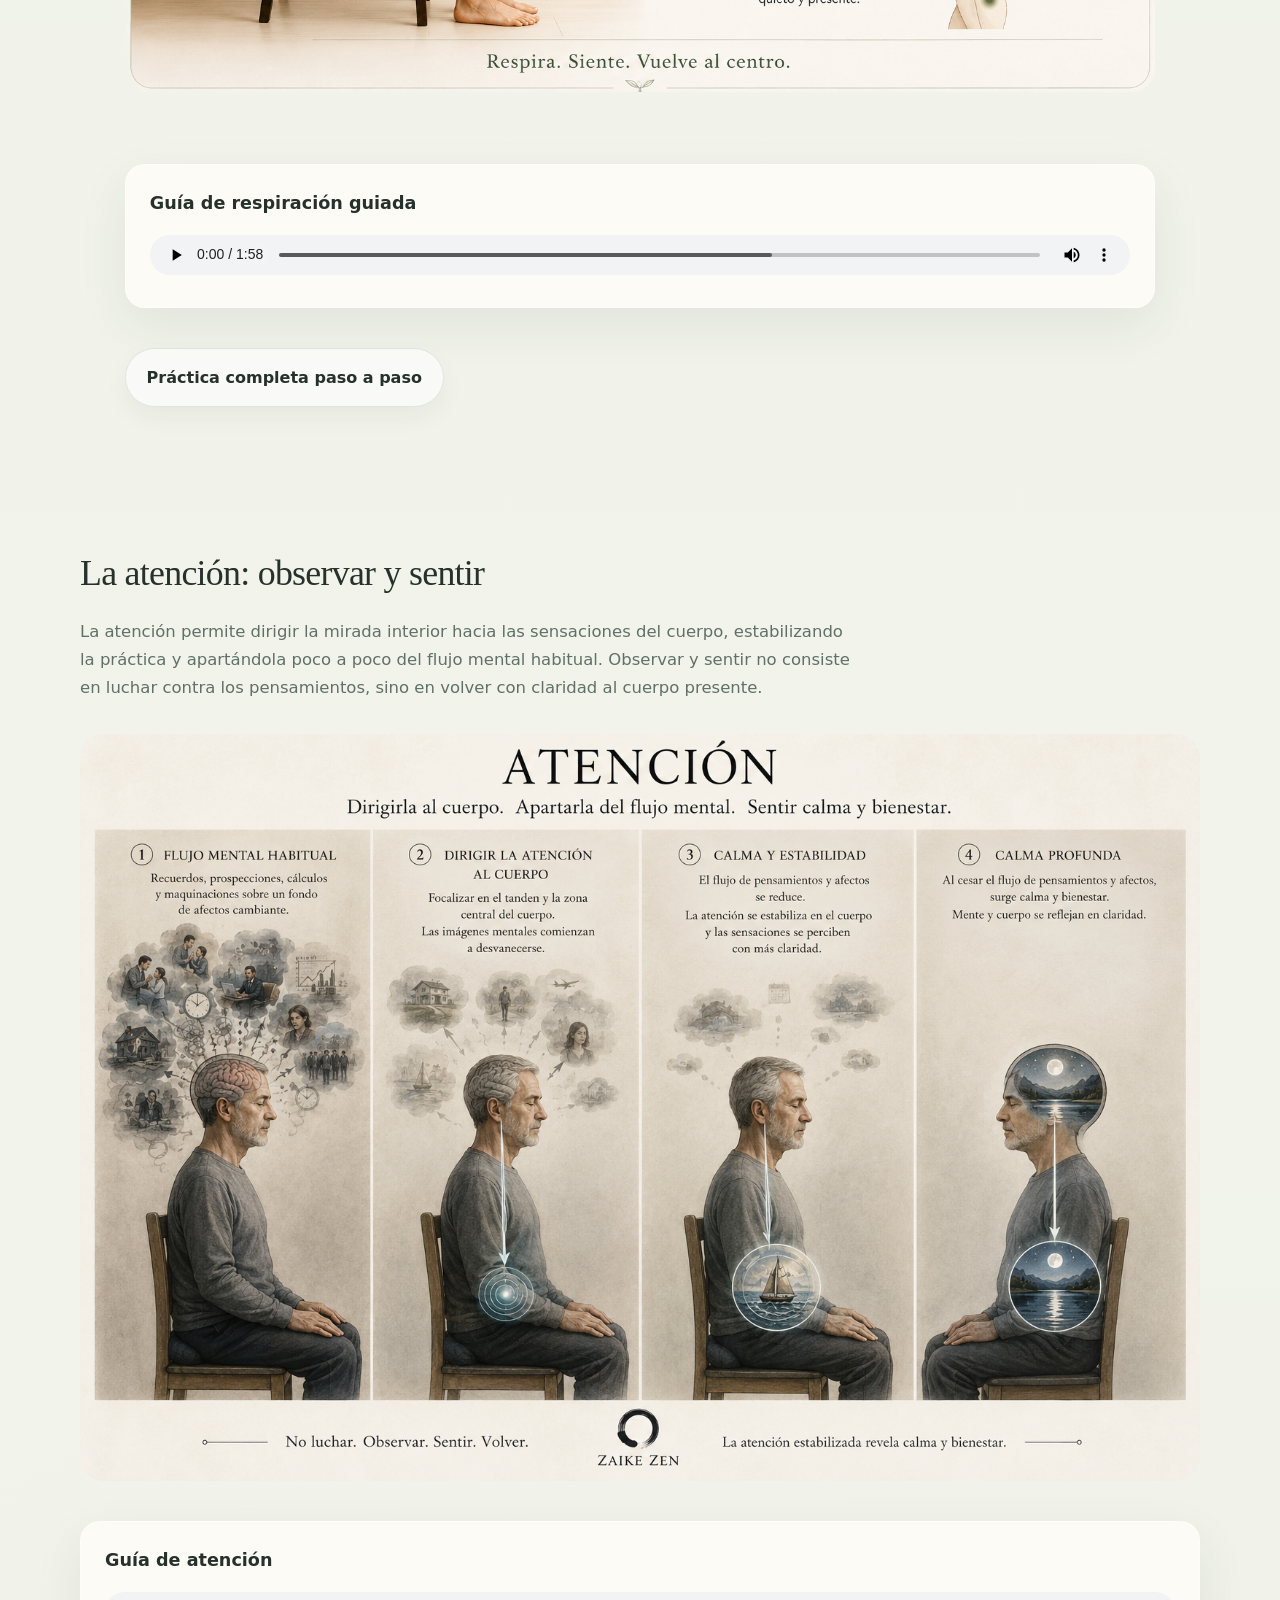
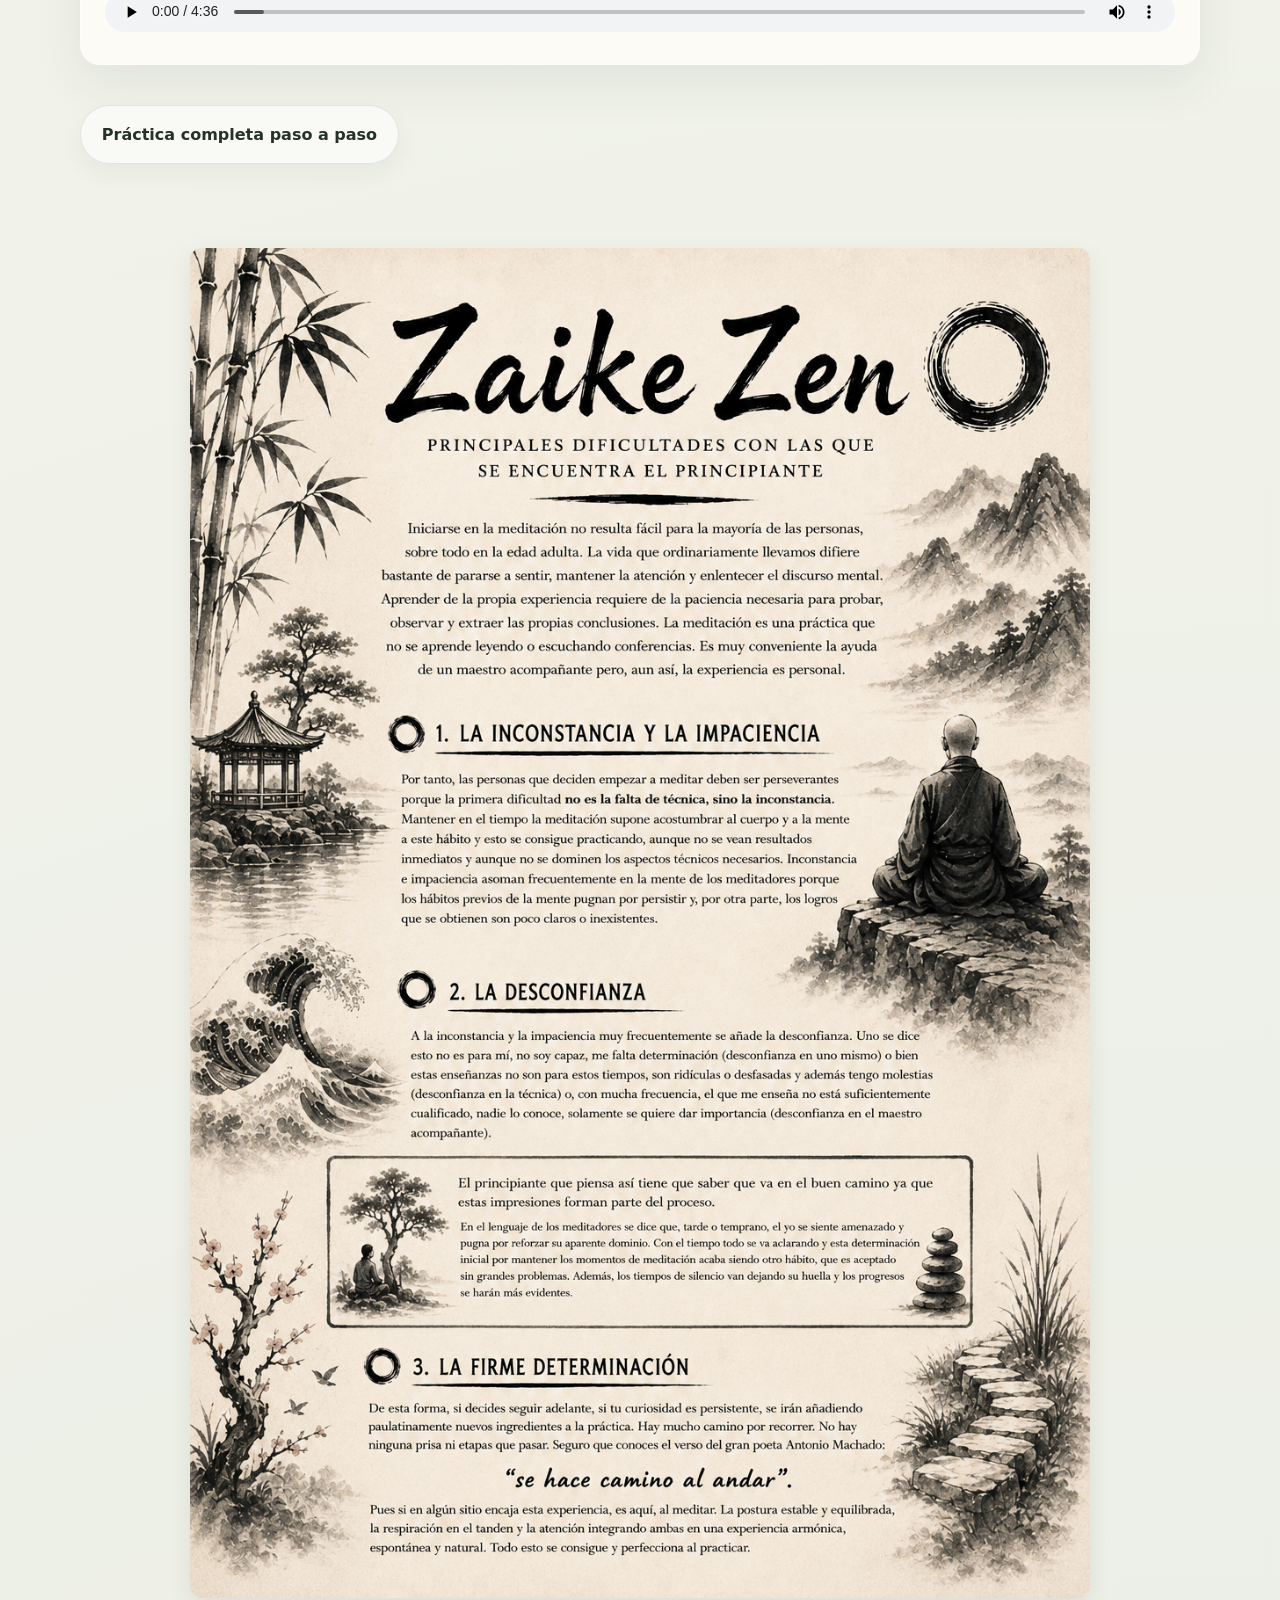
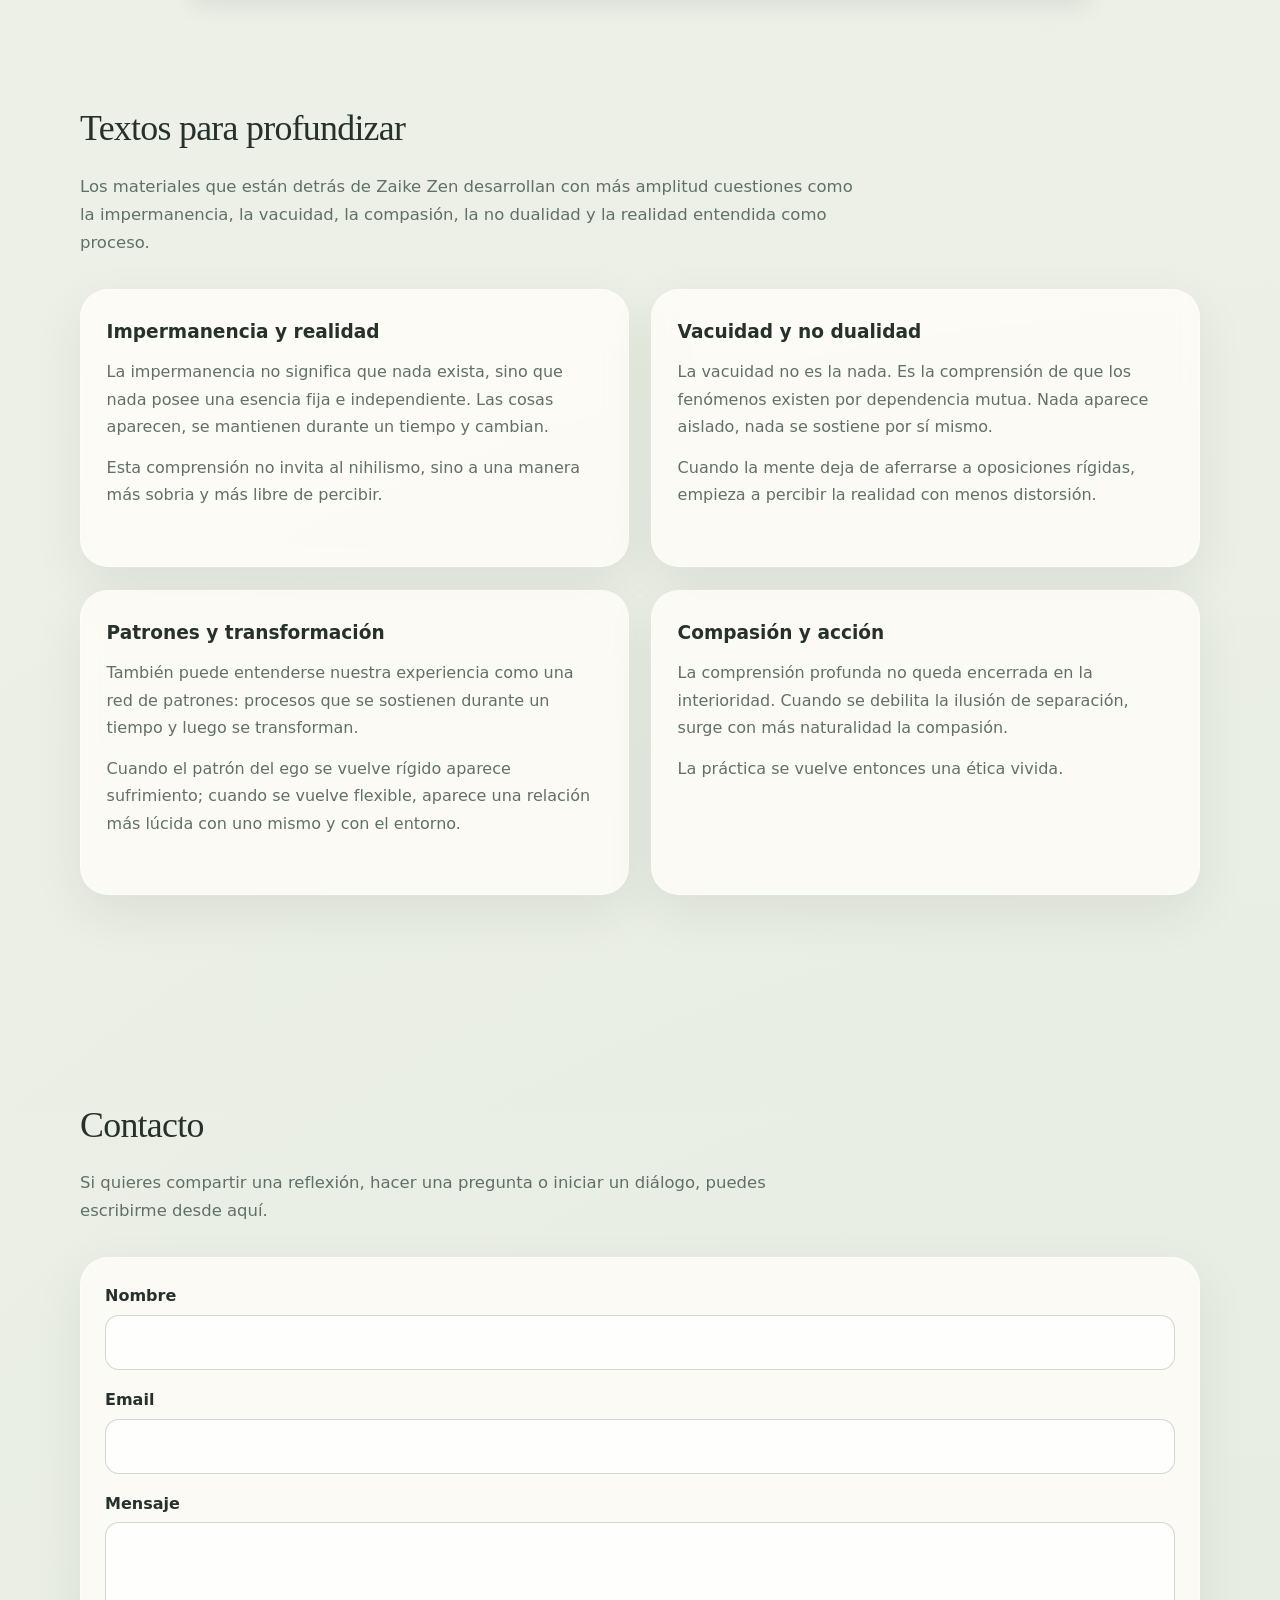
==== commit ae82a8f0: "Actualizar canonical y sitemap al dominio propio" ====
--- a/index.html
+++ b/index.html
@@ -7,7 +7,7 @@
 
   <title>Meditación sencilla para el día a día | Zaike Zen</title>
   <meta name="description" content="Aprende meditación de forma sencilla y práctica. Guía clara para empezar en el zen y aplicar la atención plena en la vida diaria." />
-  <link rel="canonical" href="https://santifreijo.github.io/zaike-zen/" />
+  <link rel="canonical" href="https://zaikezen.es/" />
 
   <script data-goatcounter="https://zaikezen.goatcounter.com/count"
           async src="//gc.zgo.at/count.js"></script>
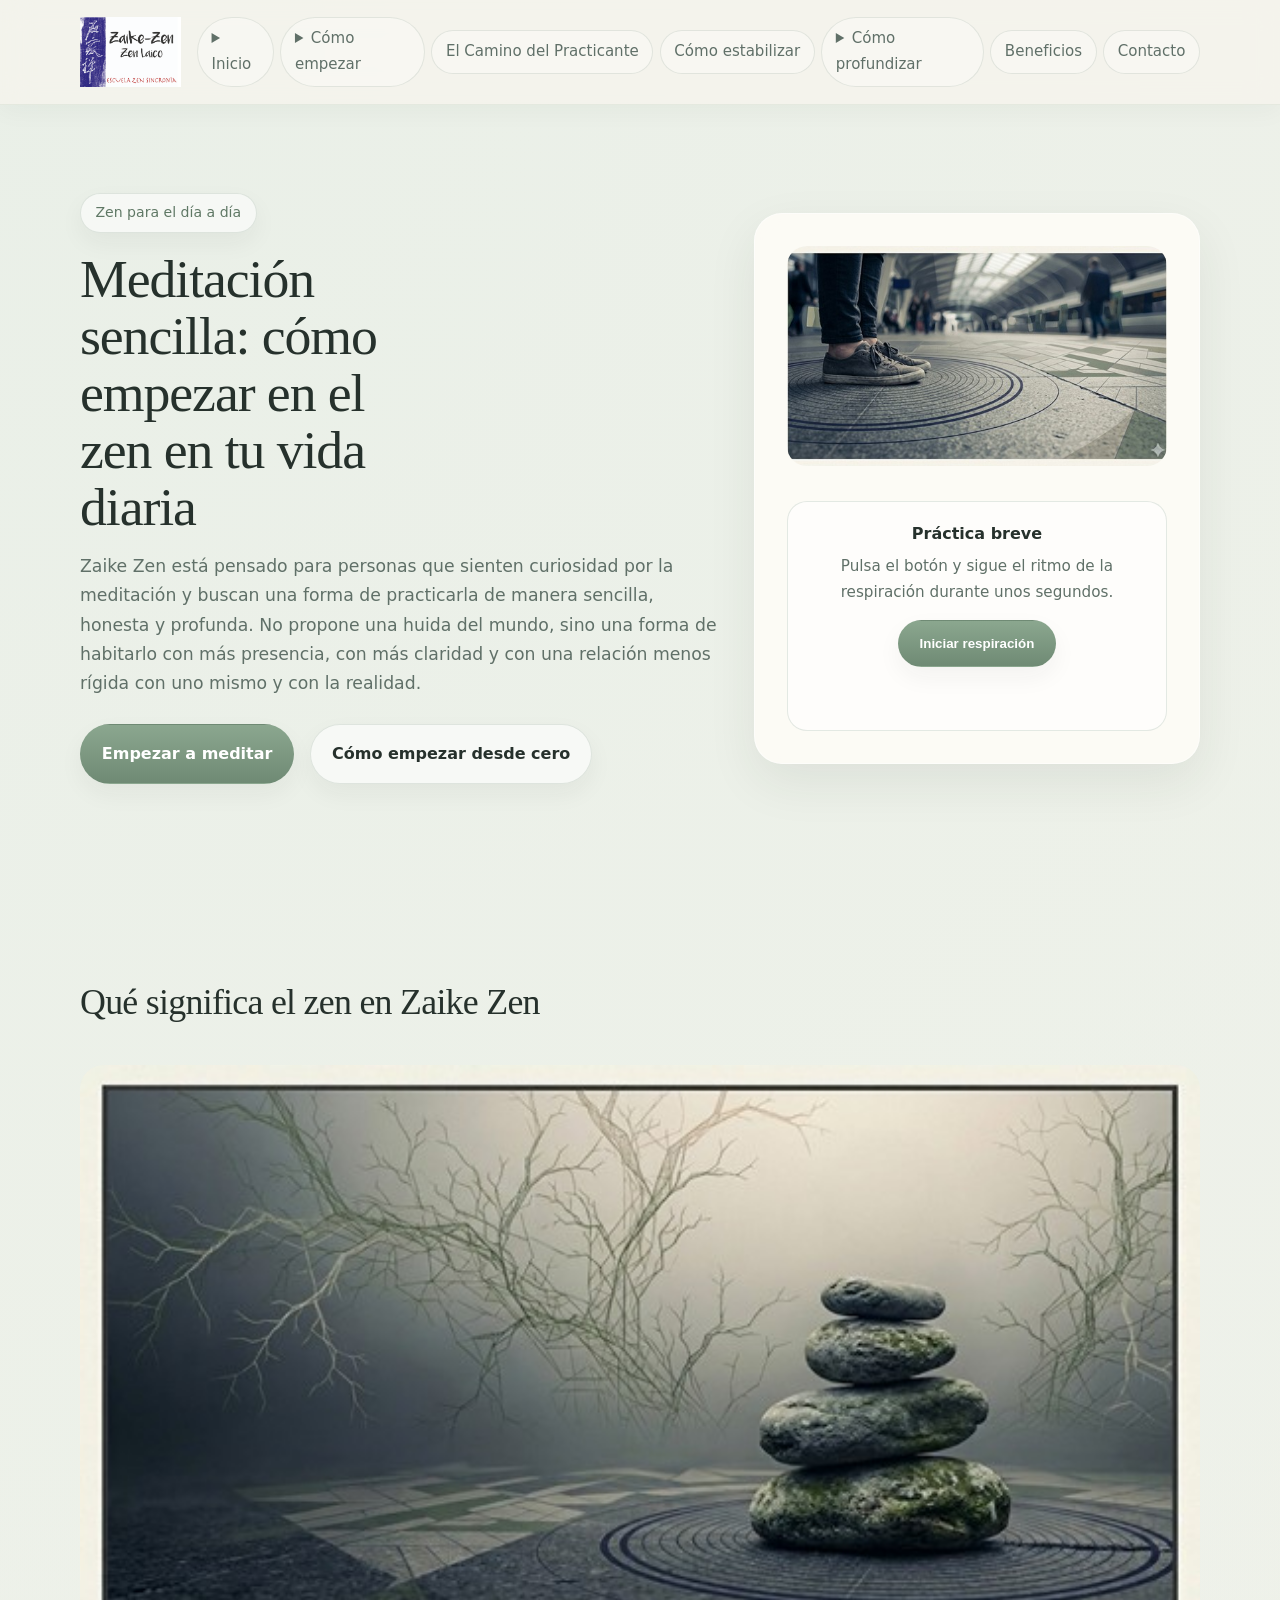
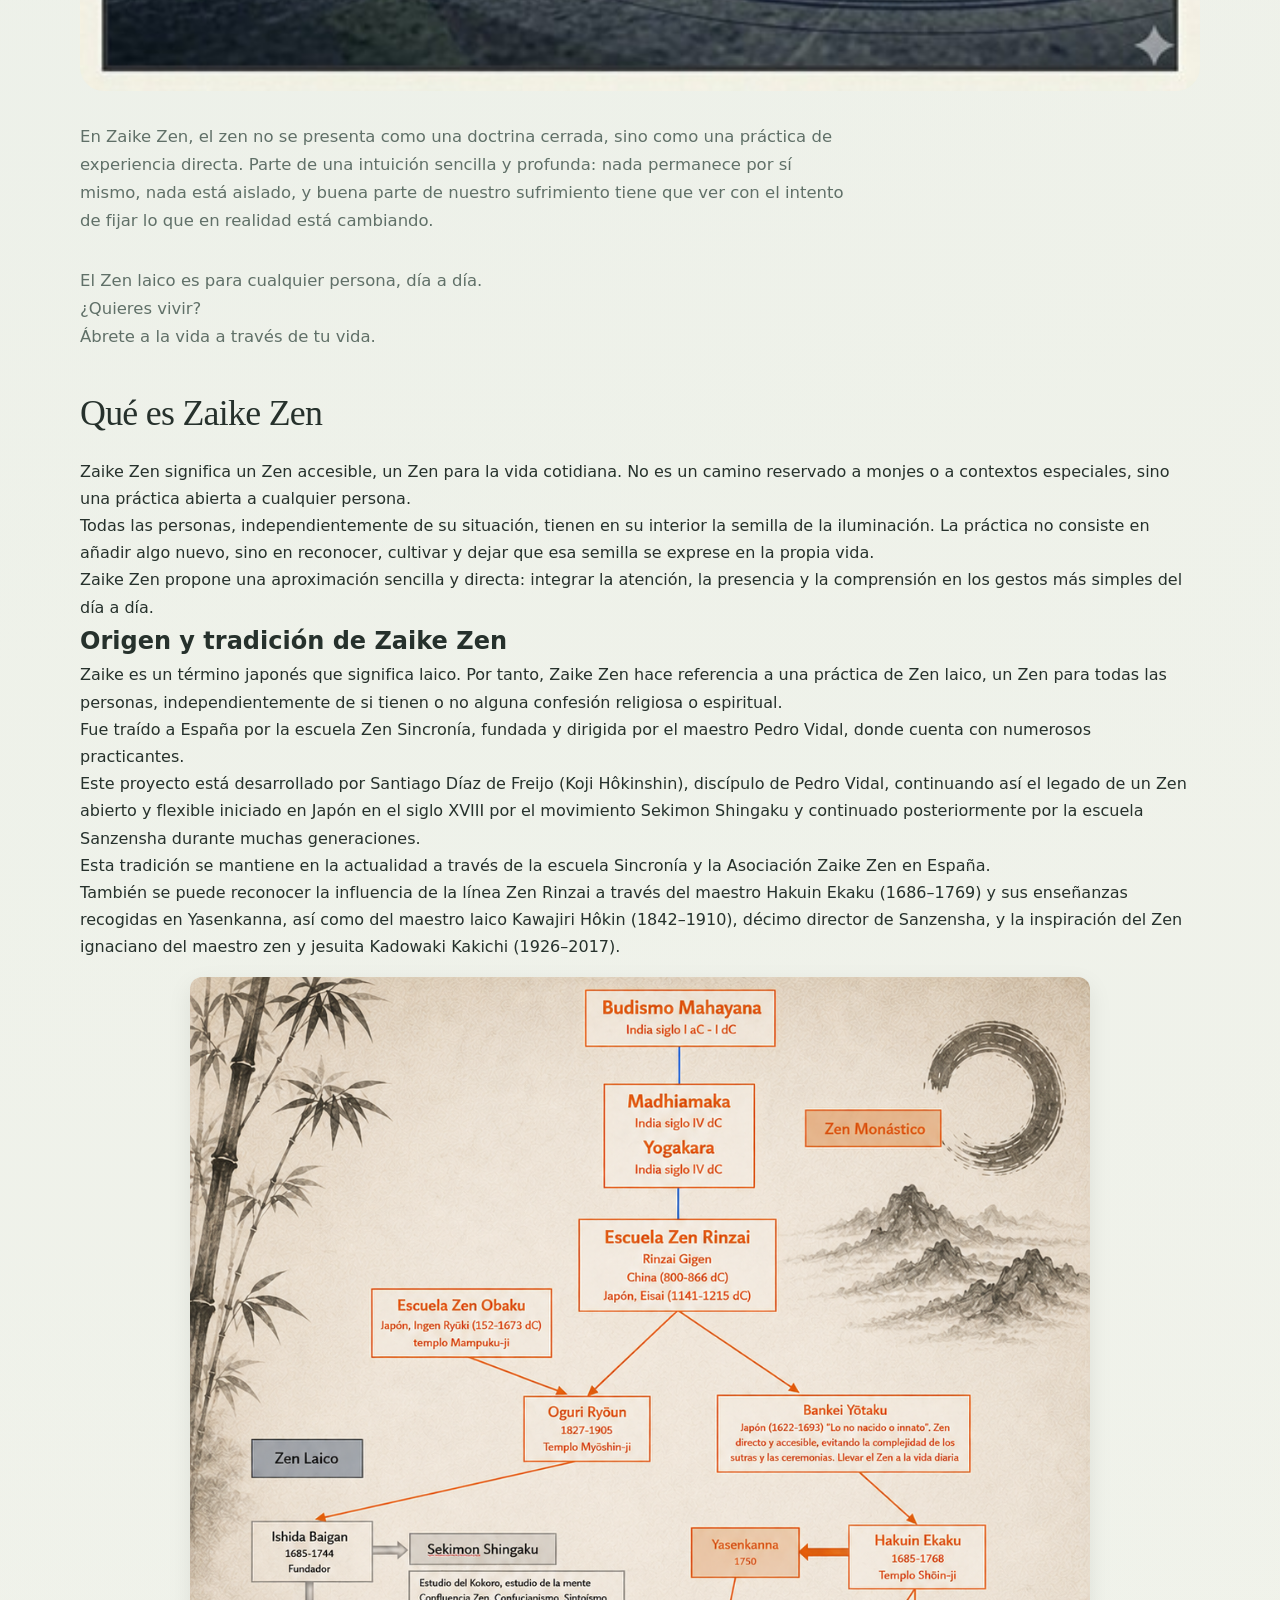
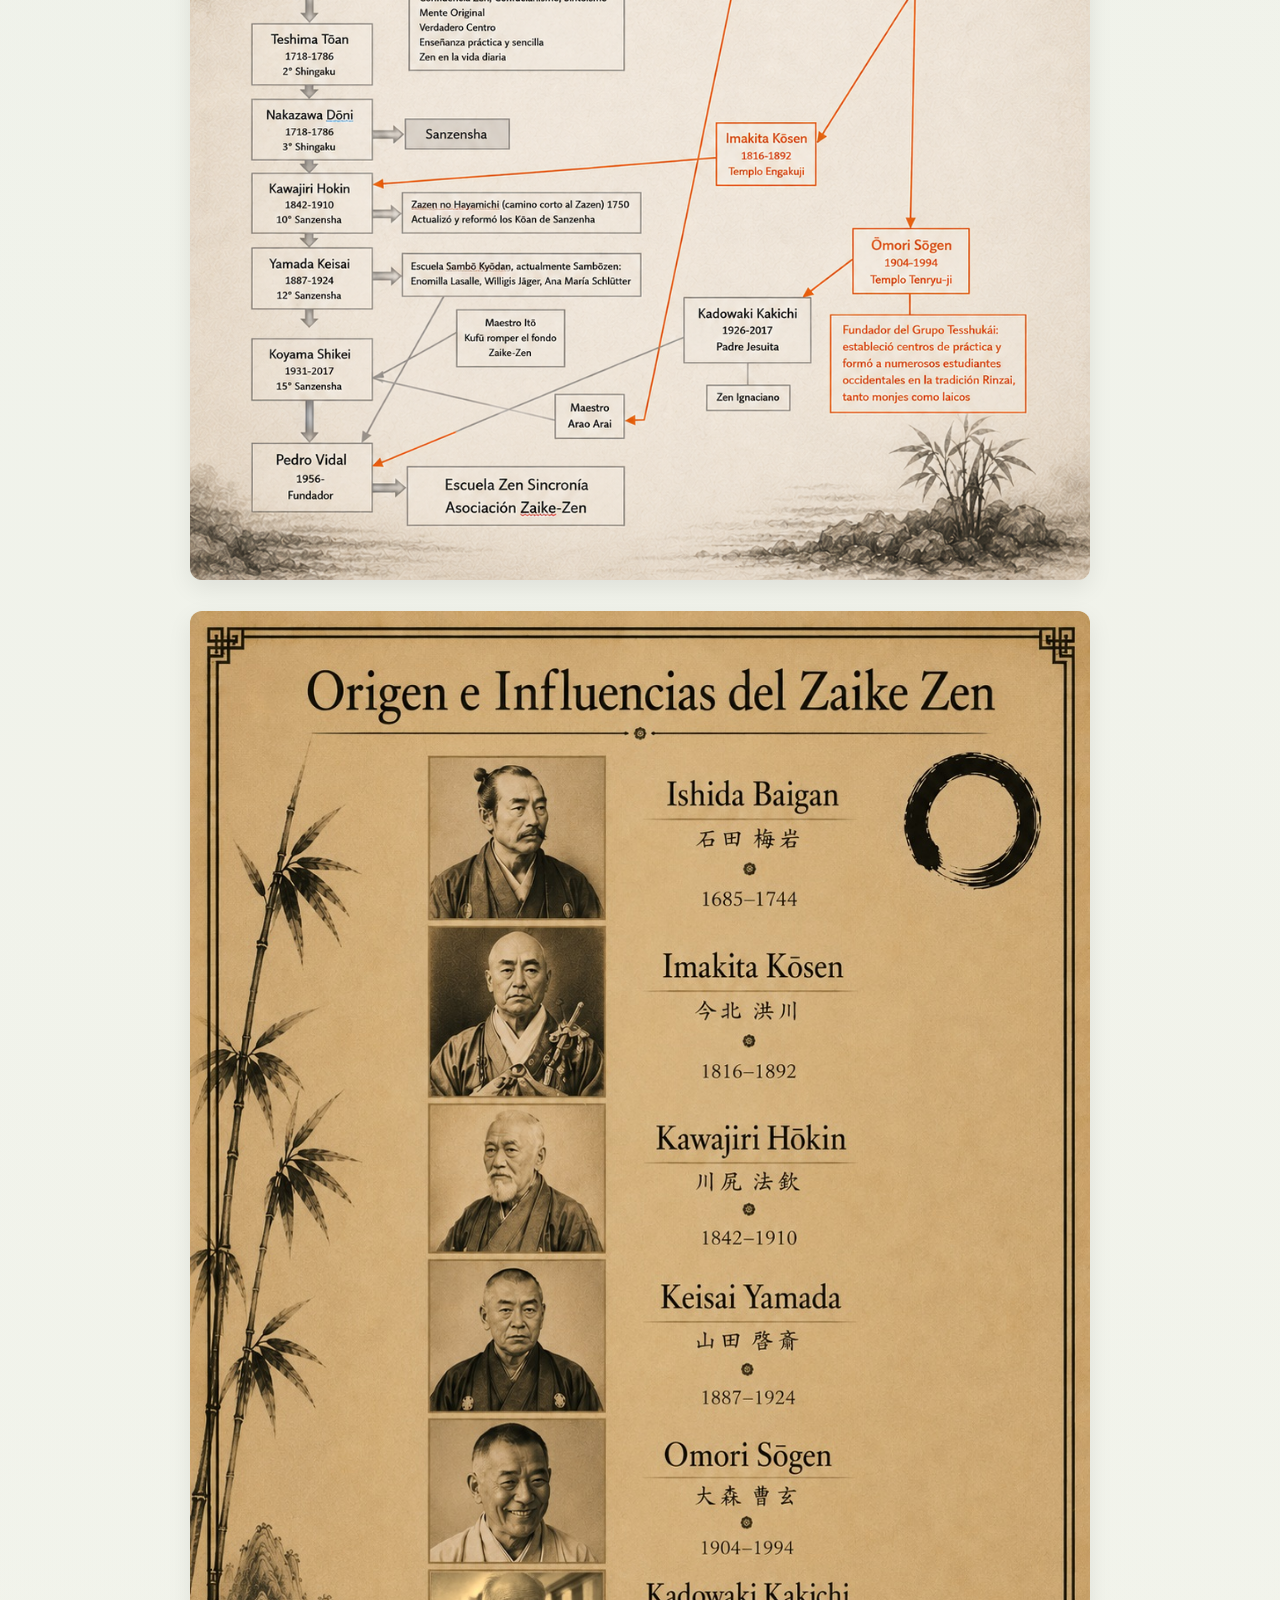
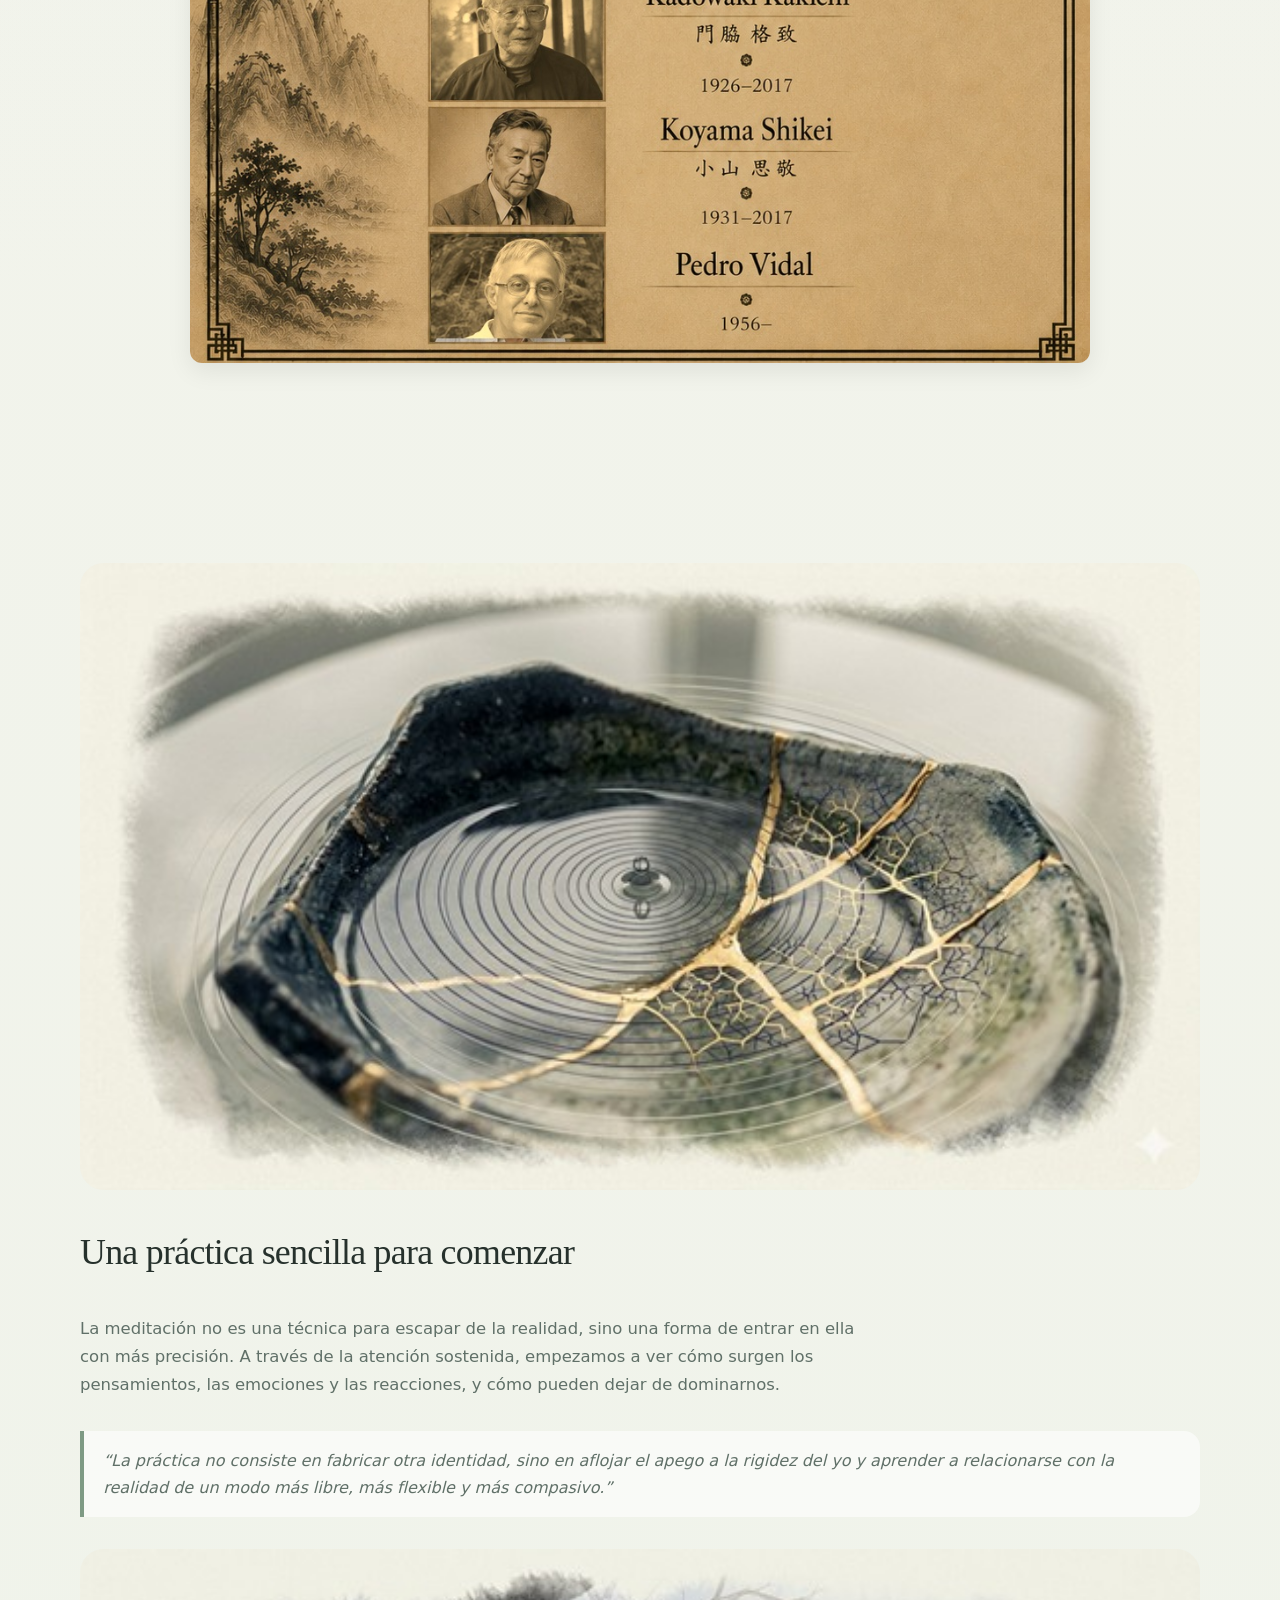
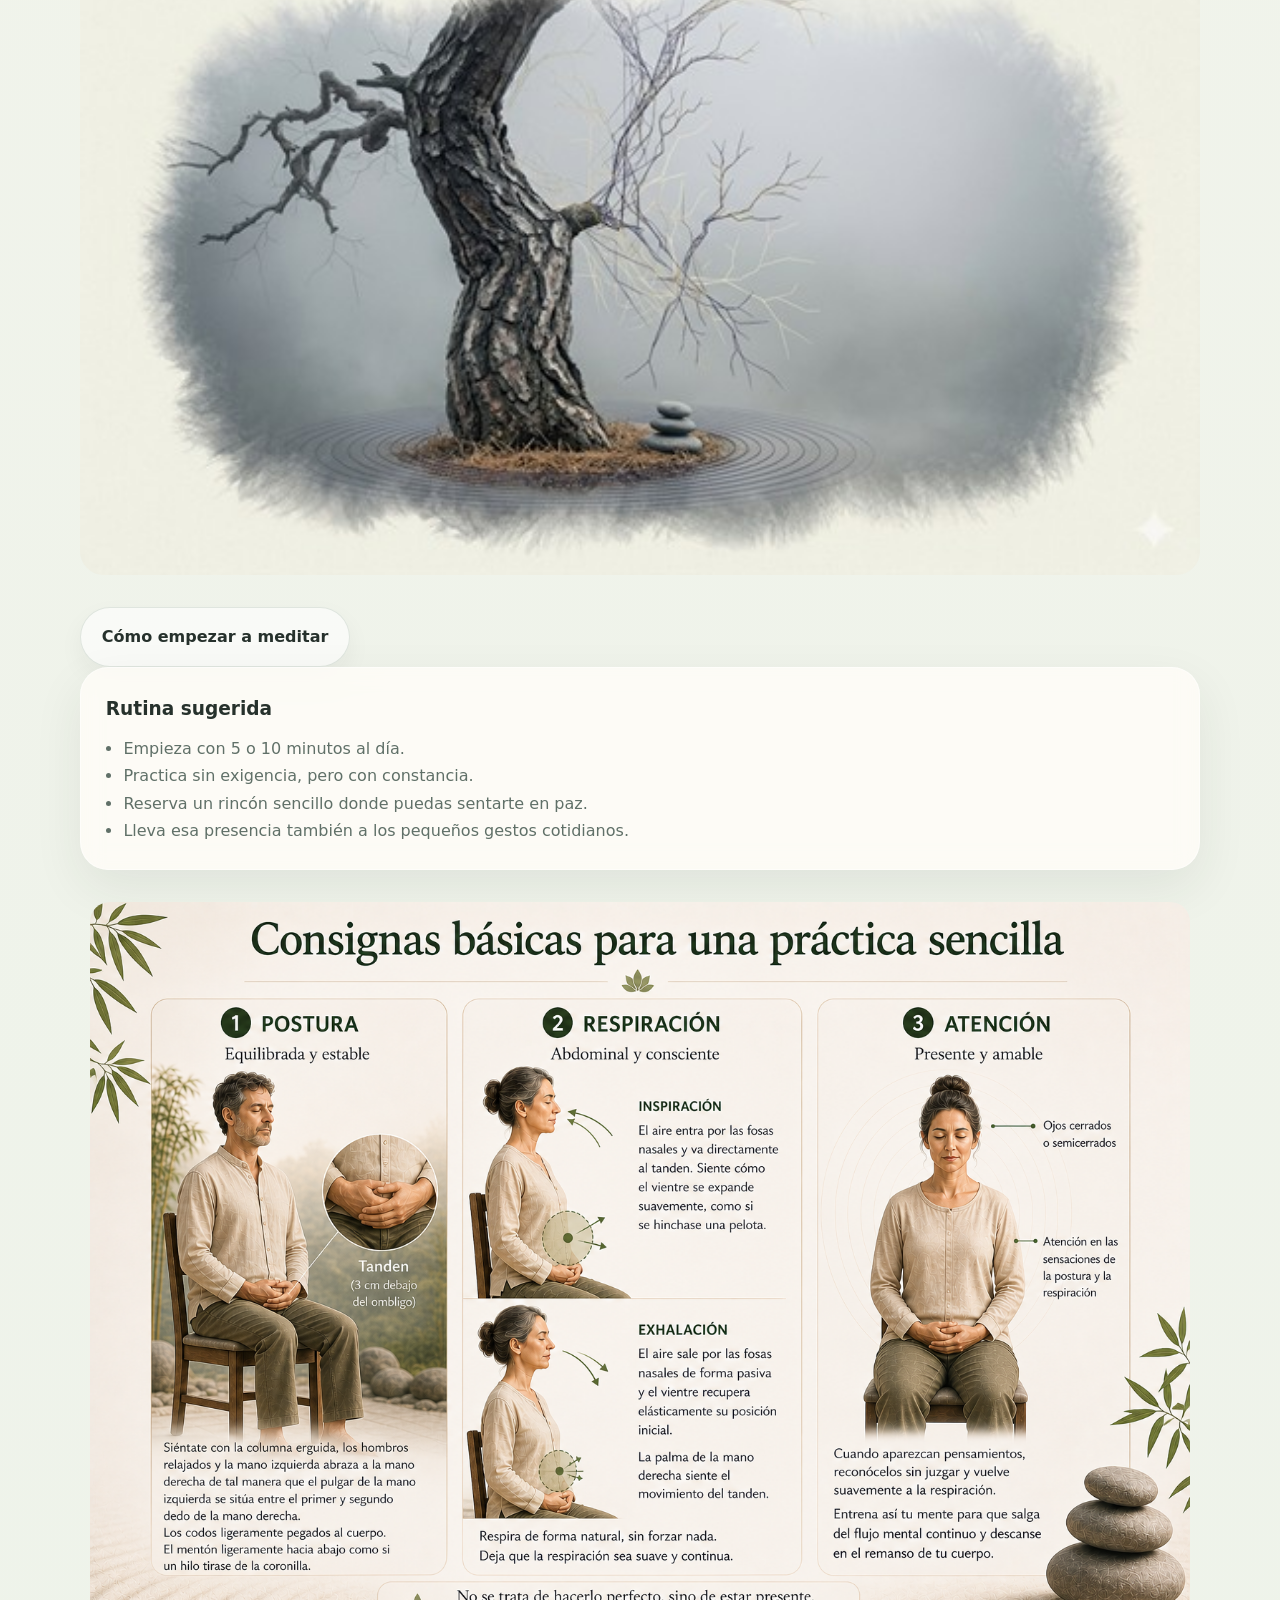
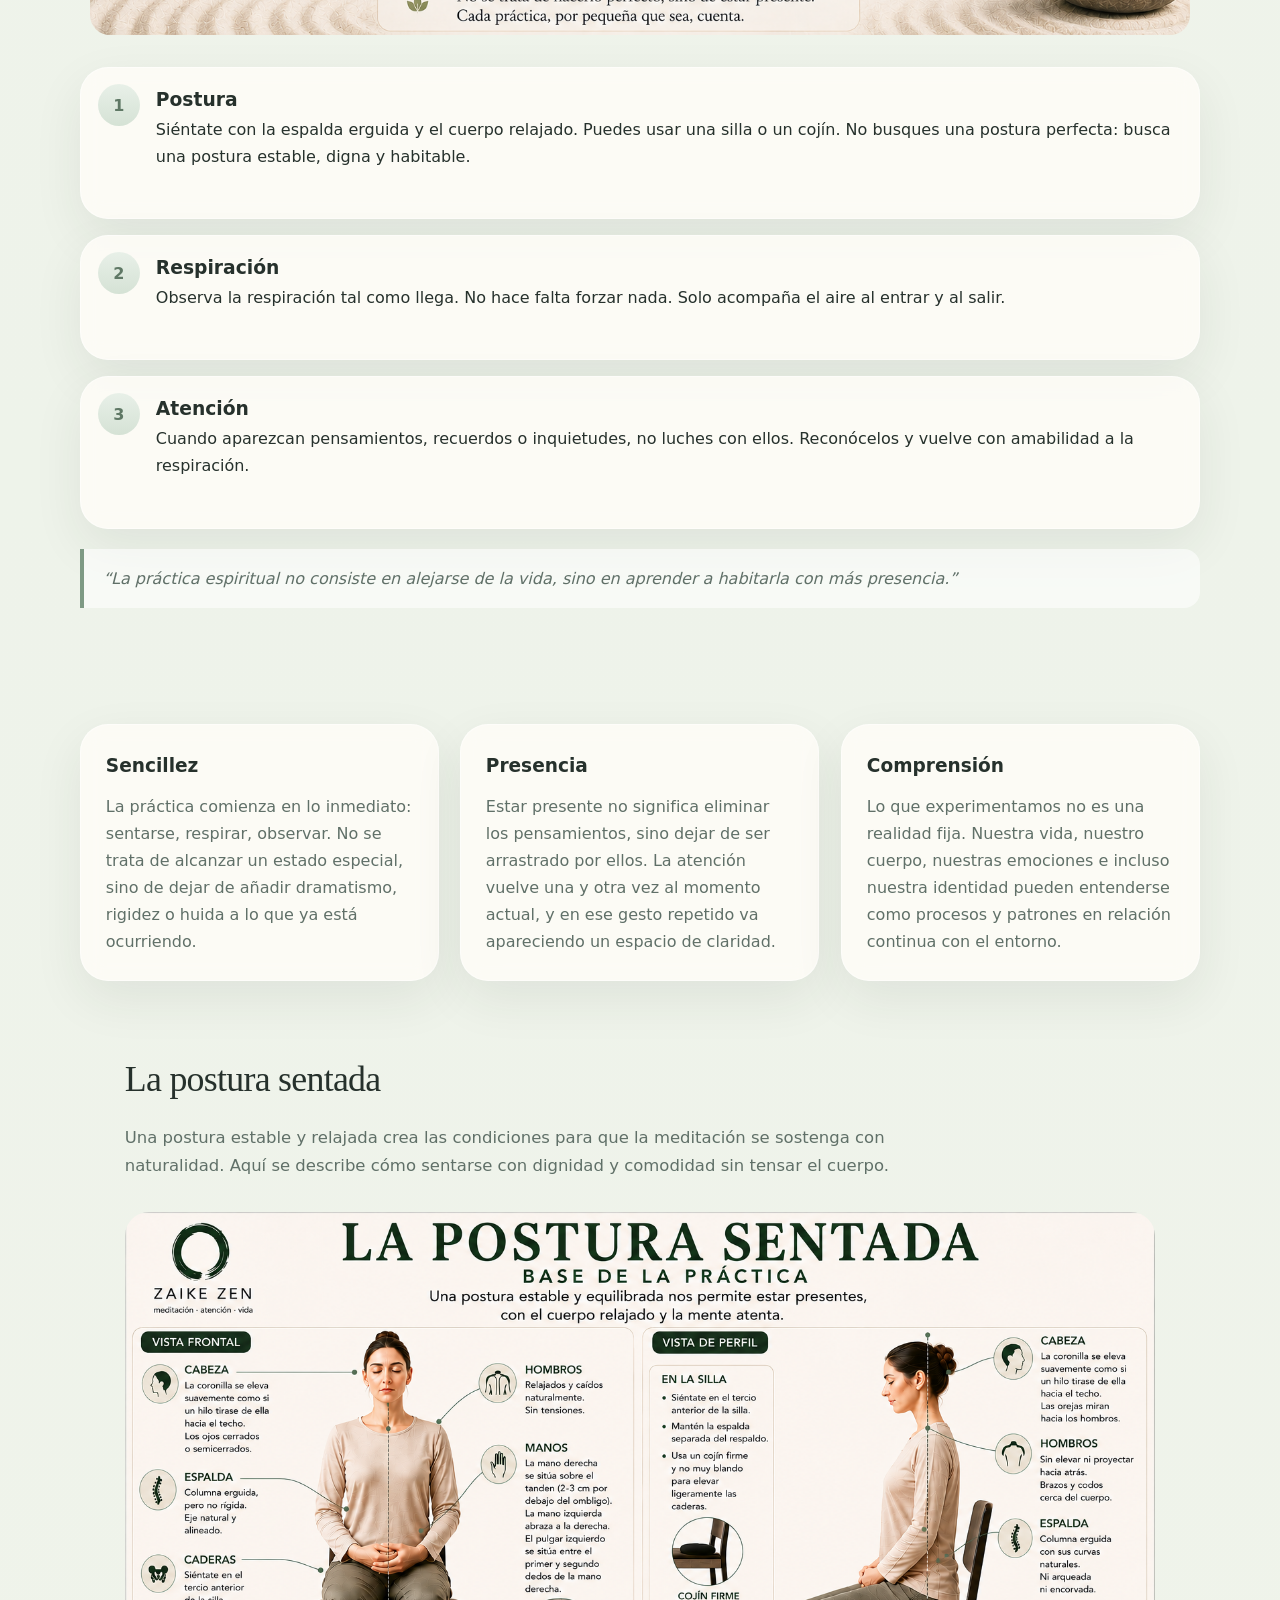
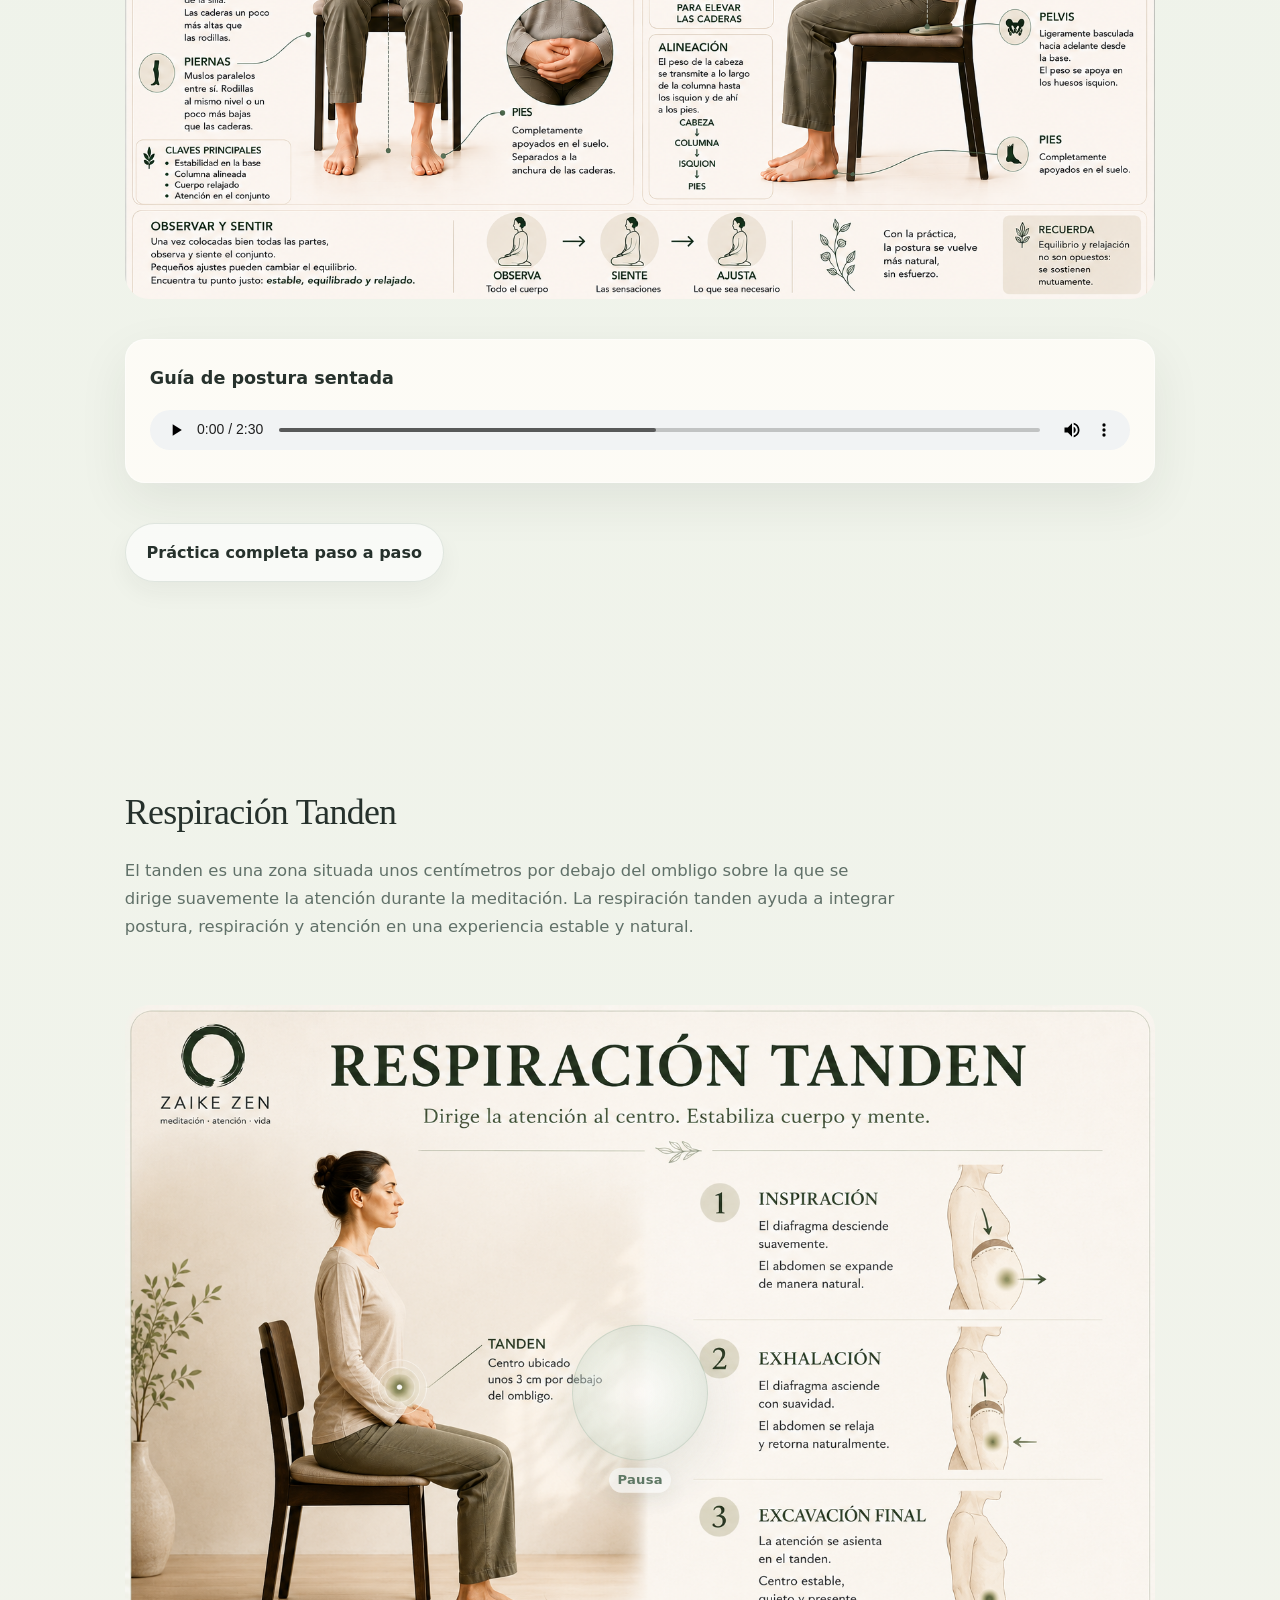
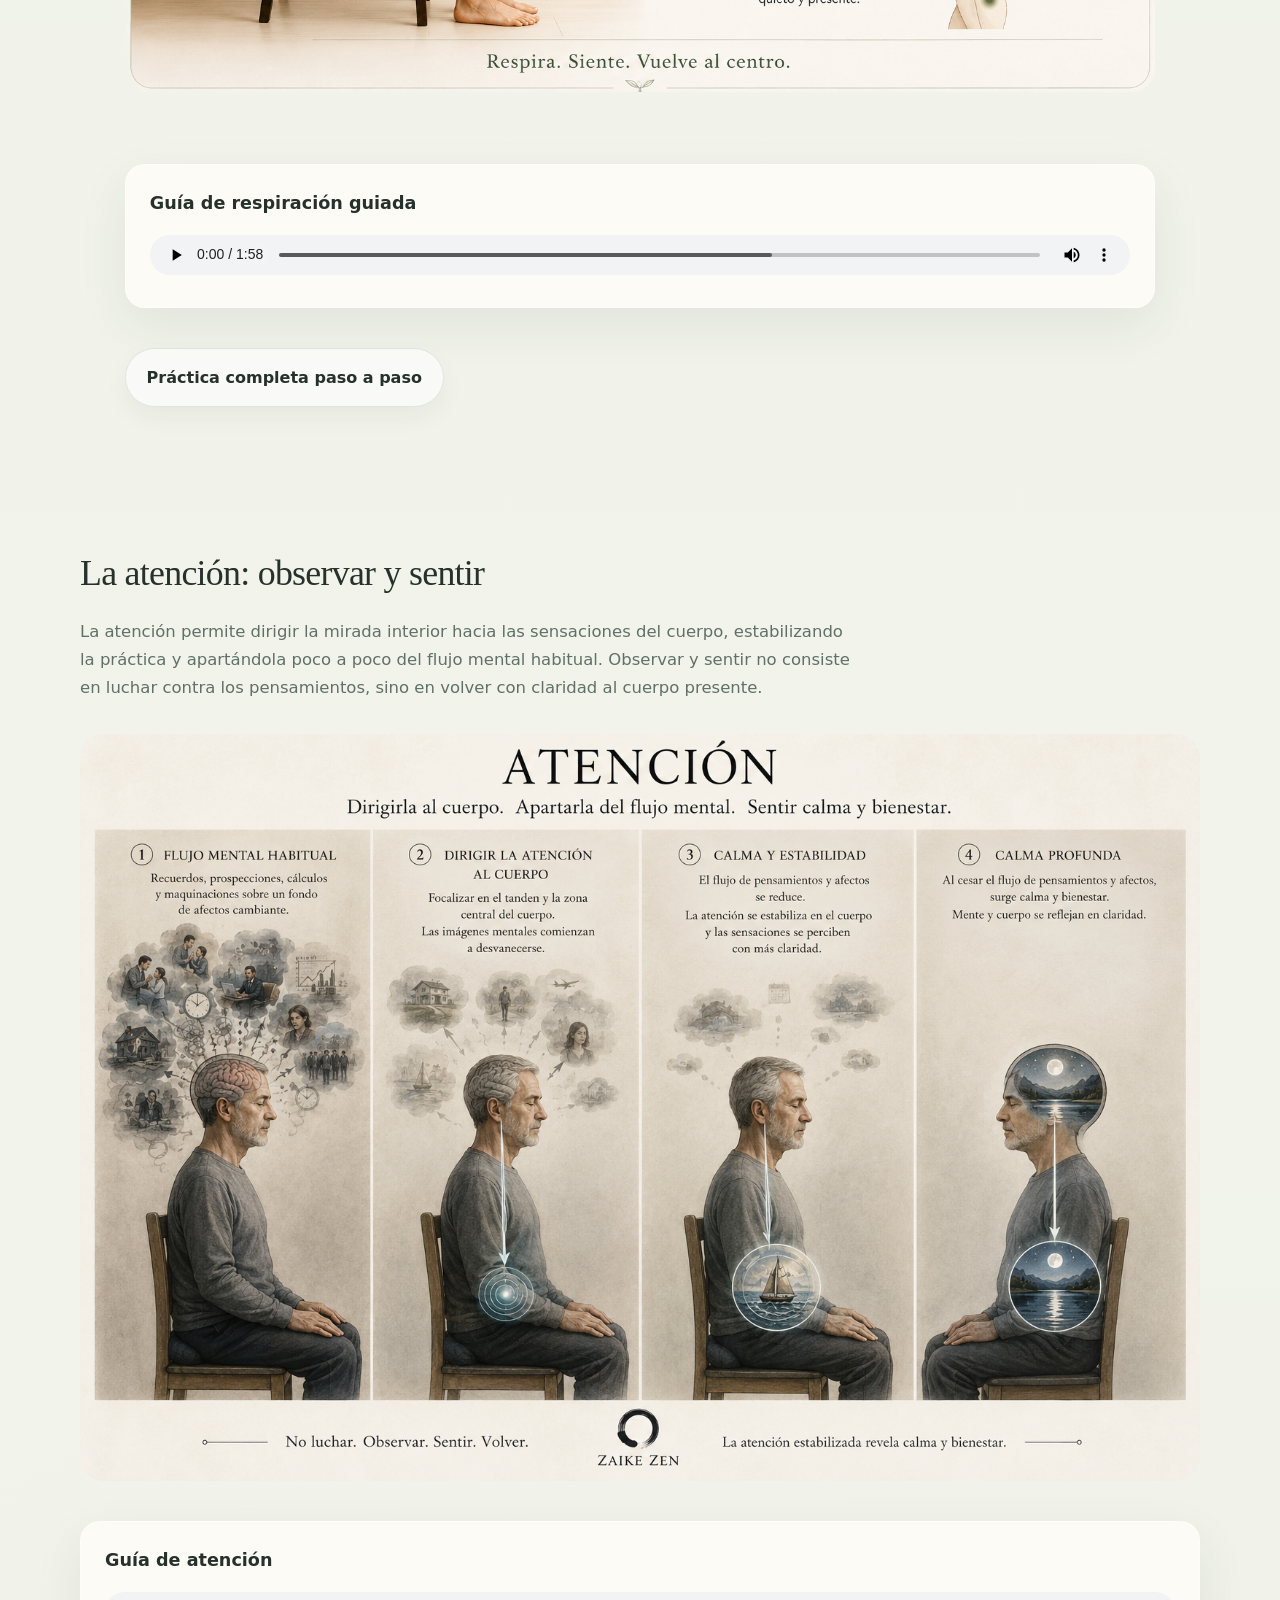
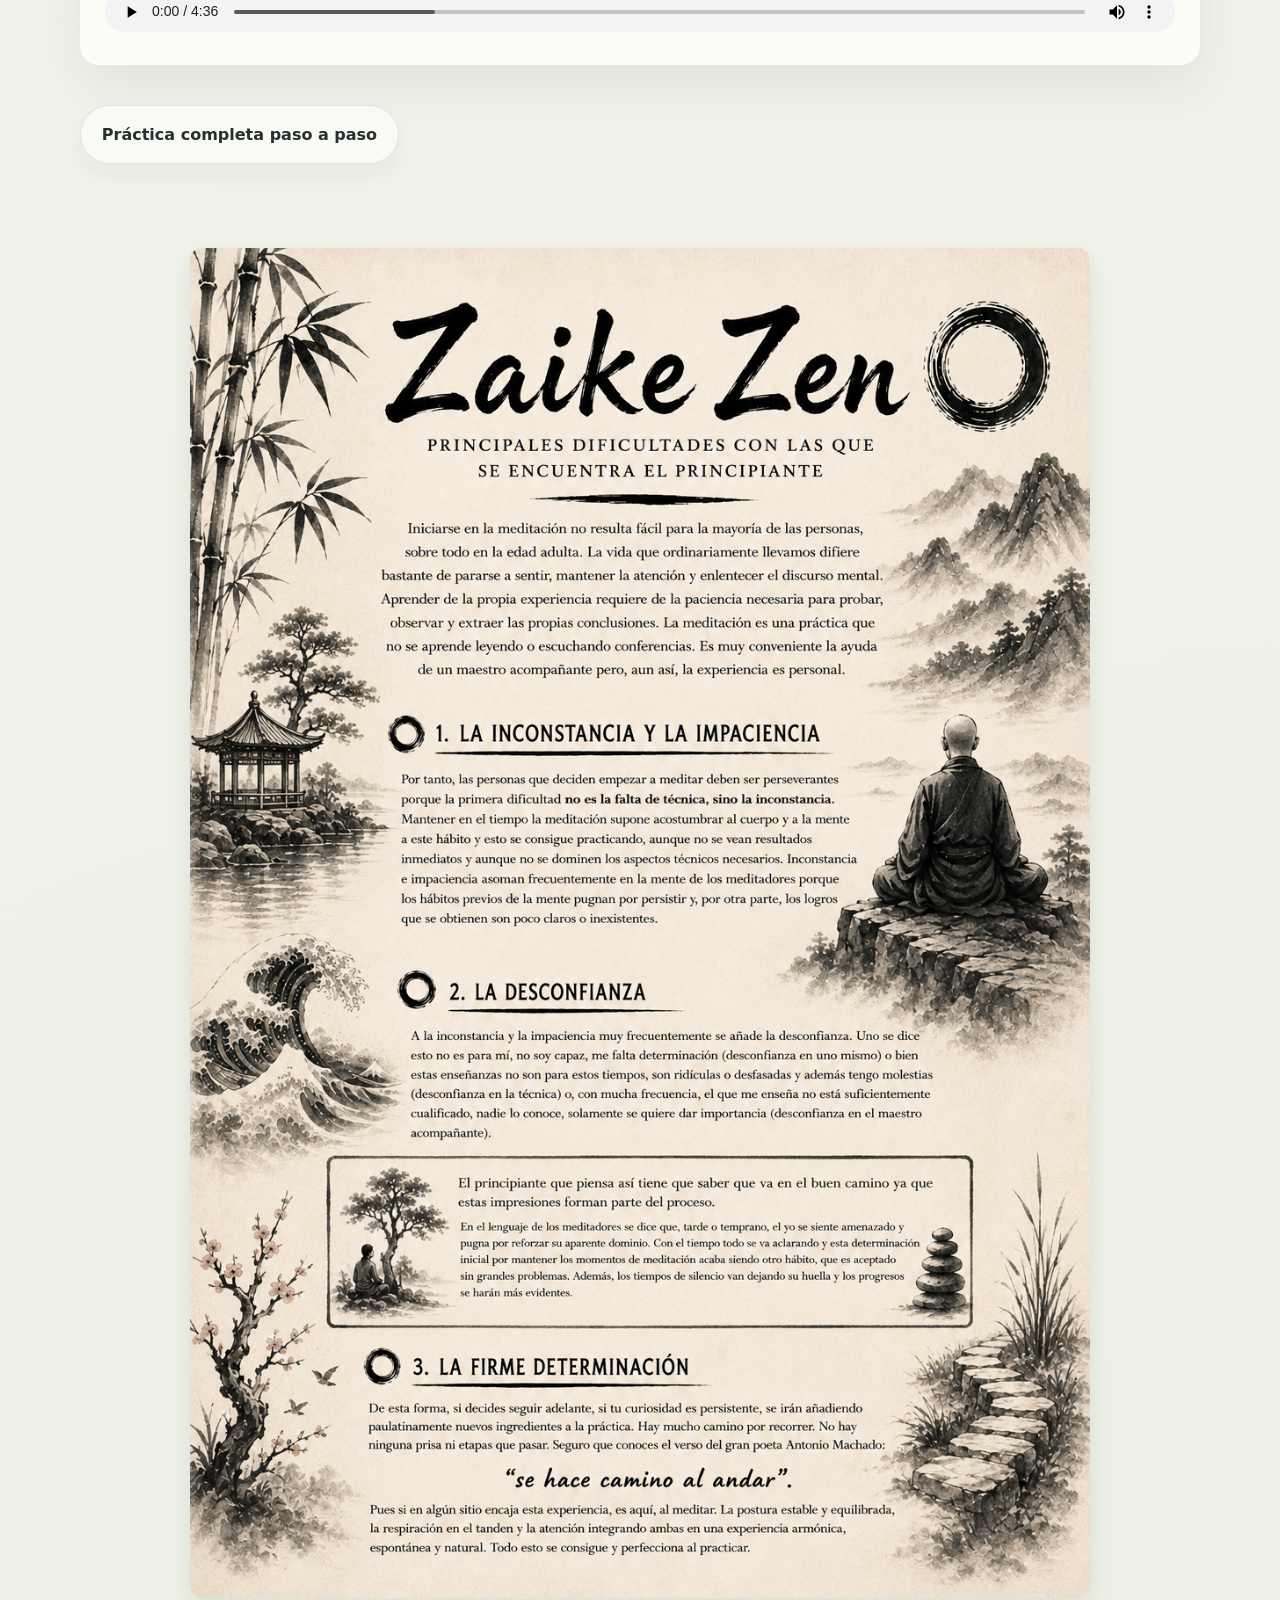
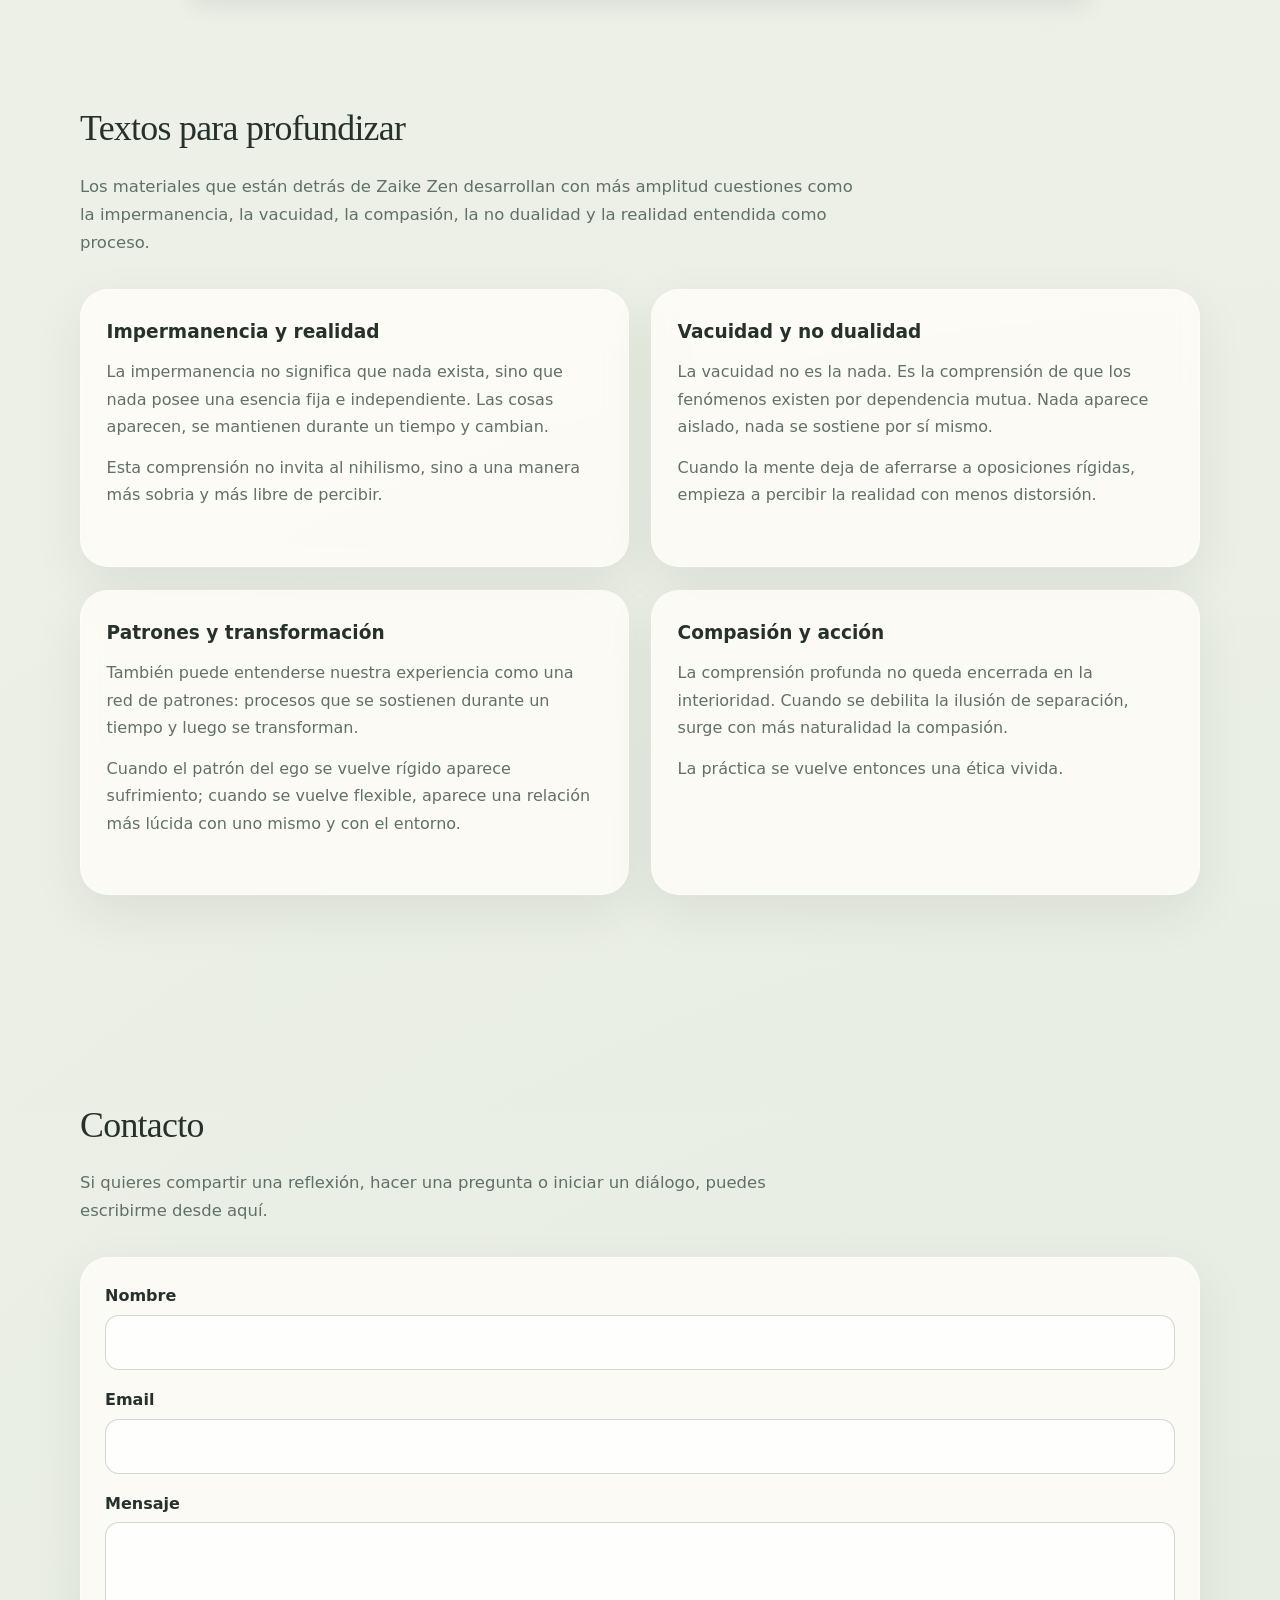
==== commit b9c6b8a9: "Publicación de El Camino del Practicante y actualización de navegación" ====
--- a/index.html
+++ b/index.html
@@ -710,8 +710,10 @@
           </ul>
         </details>
         
+        <a href="camino-del-practicante.html">El Camino del Practicante</a>
+<a href="como-estabilizar.html">Cómo estabilizar</a>
         <details class="nav-dropdown">
-          <summary>Profundizar</summary>
+          <summary>Cómo profundizar</summary>
           <ul>
             <li><a href="#textos">Impermanencia y realidad</a></li>
             <li><a href="#textos">Vacuidad y no dualidad</a></li>
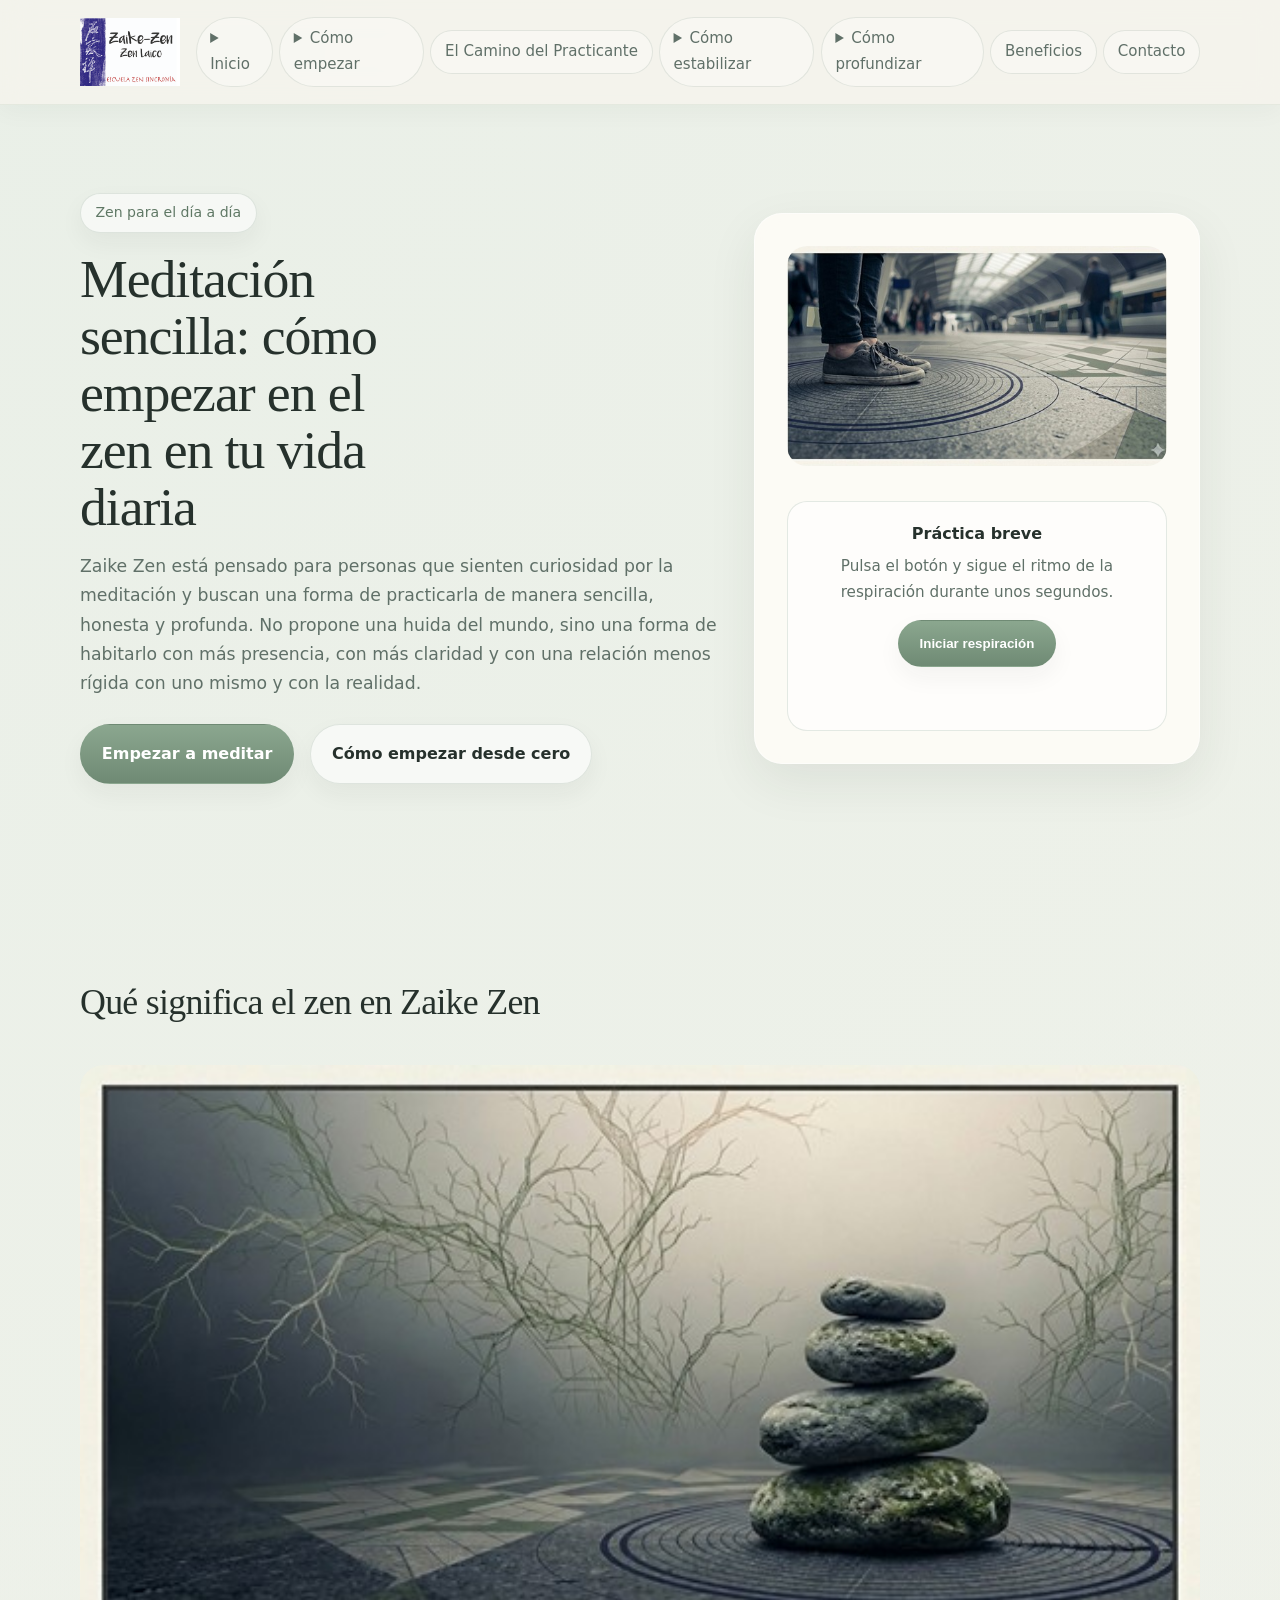
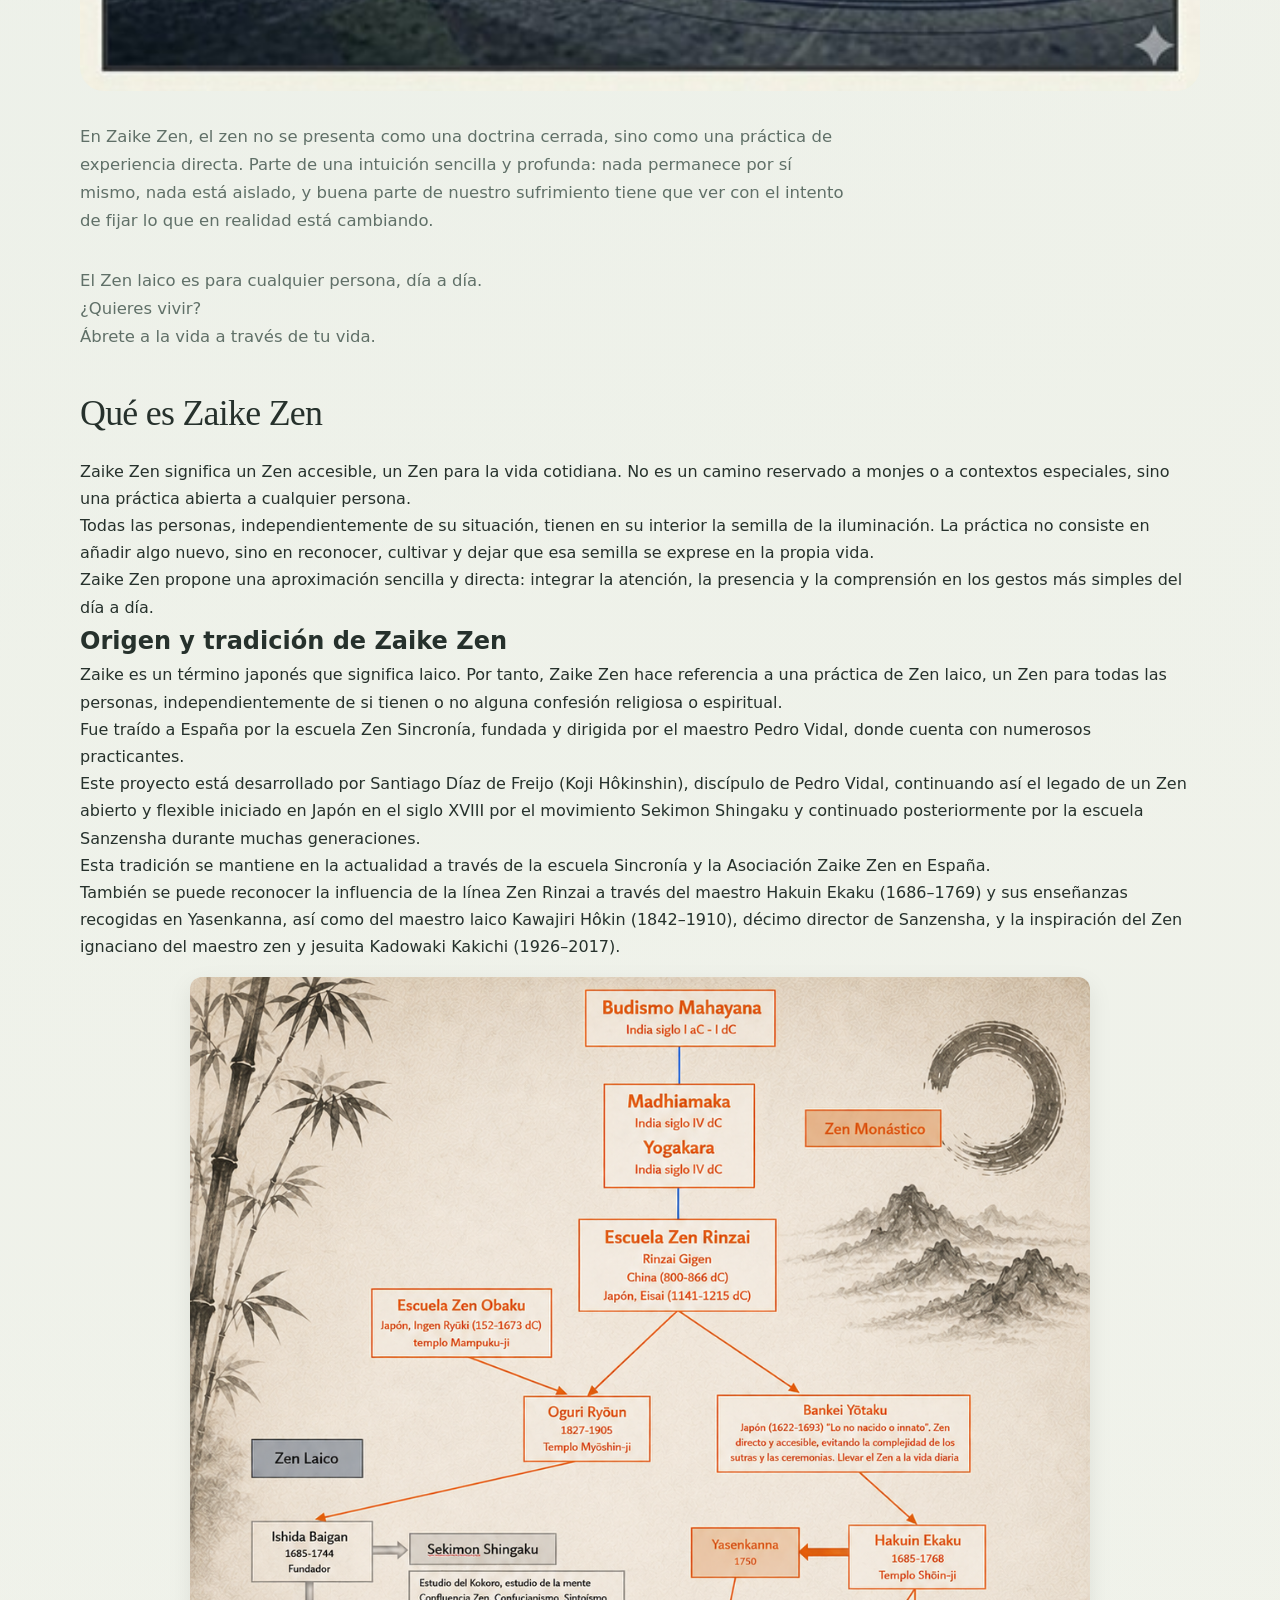
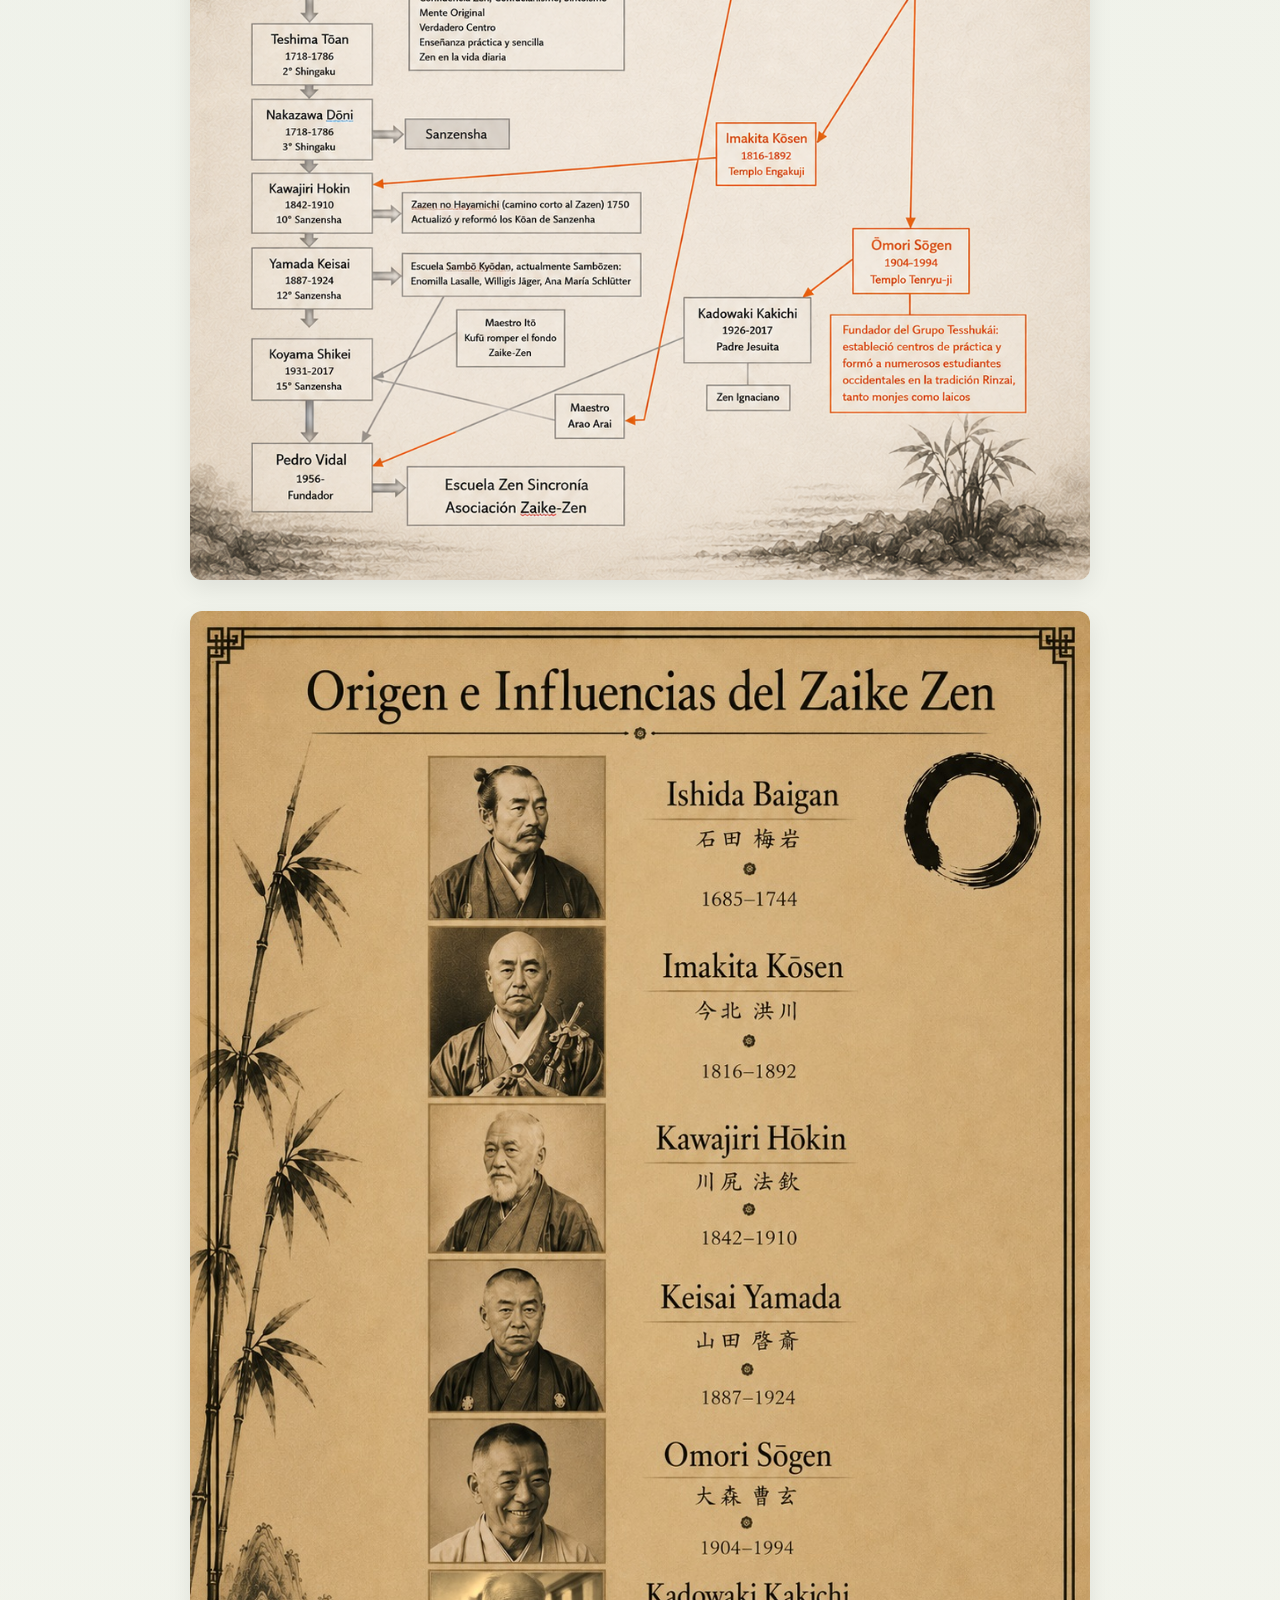
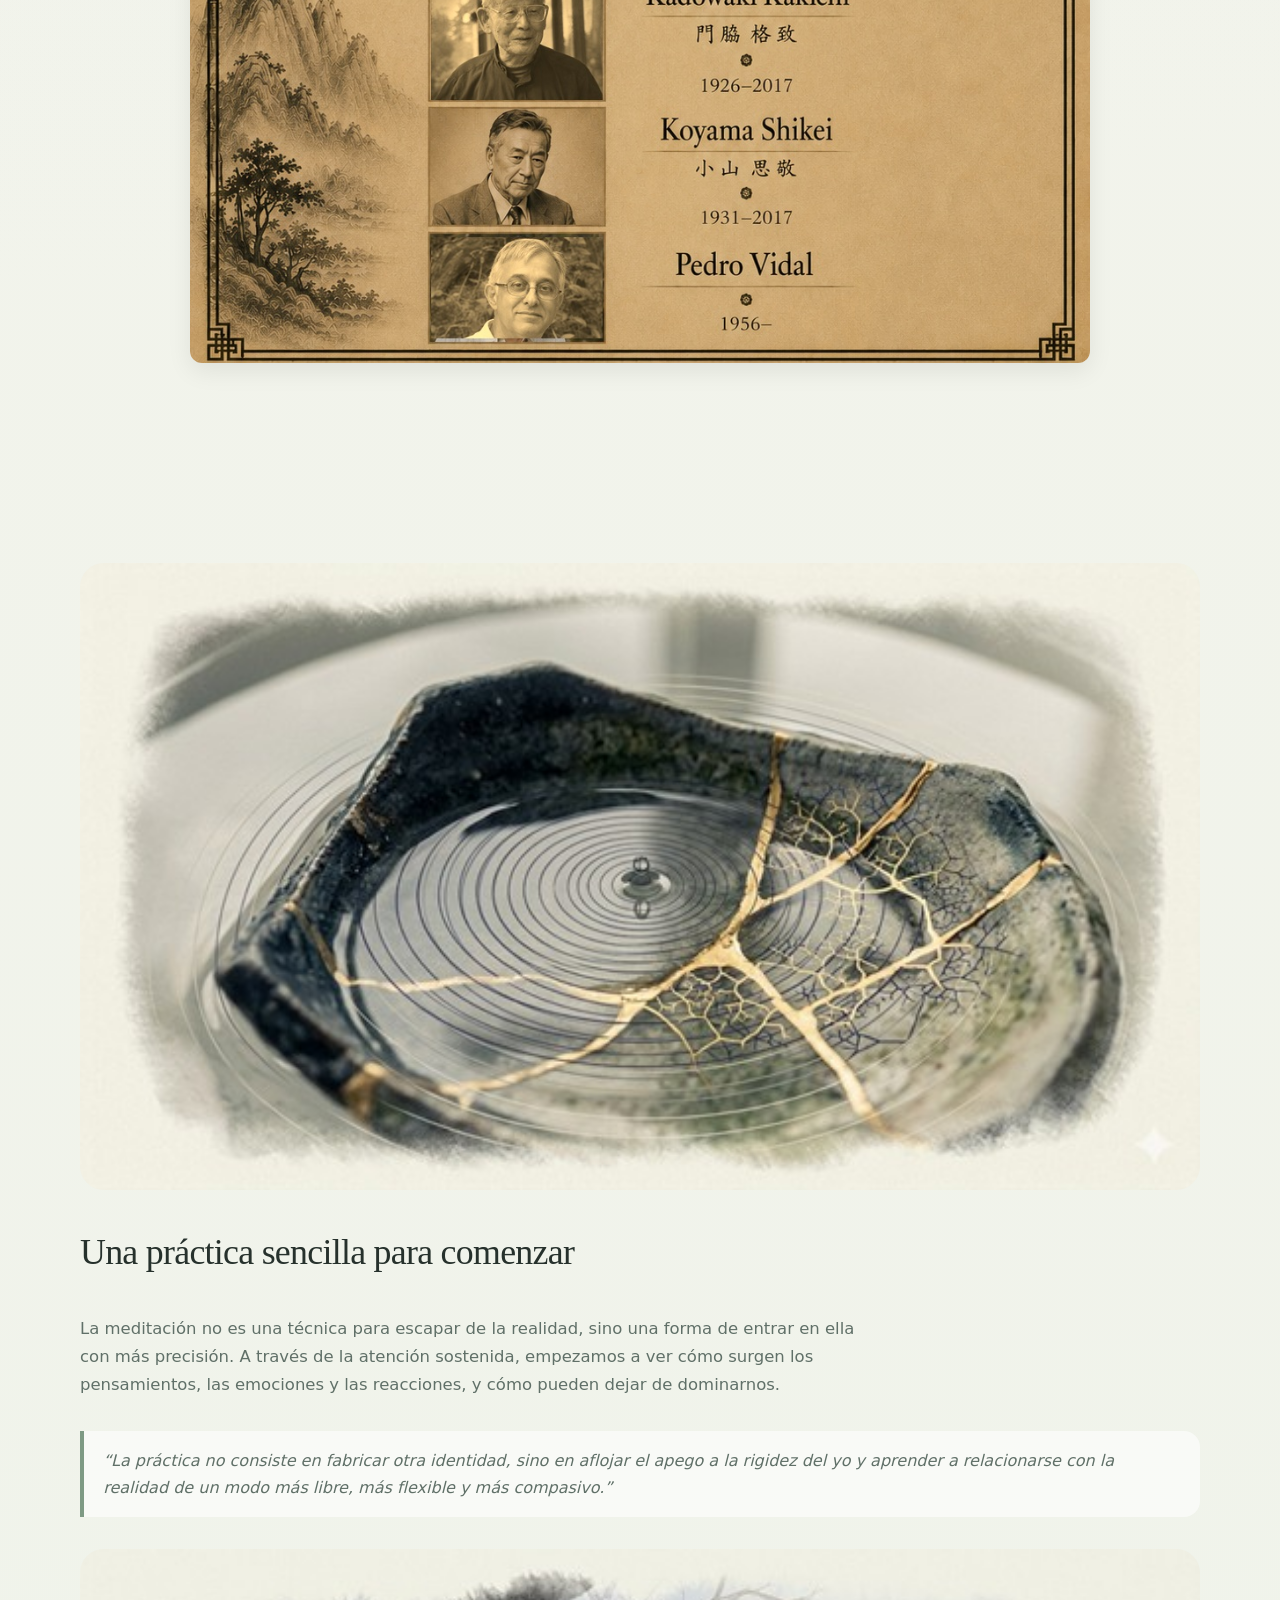
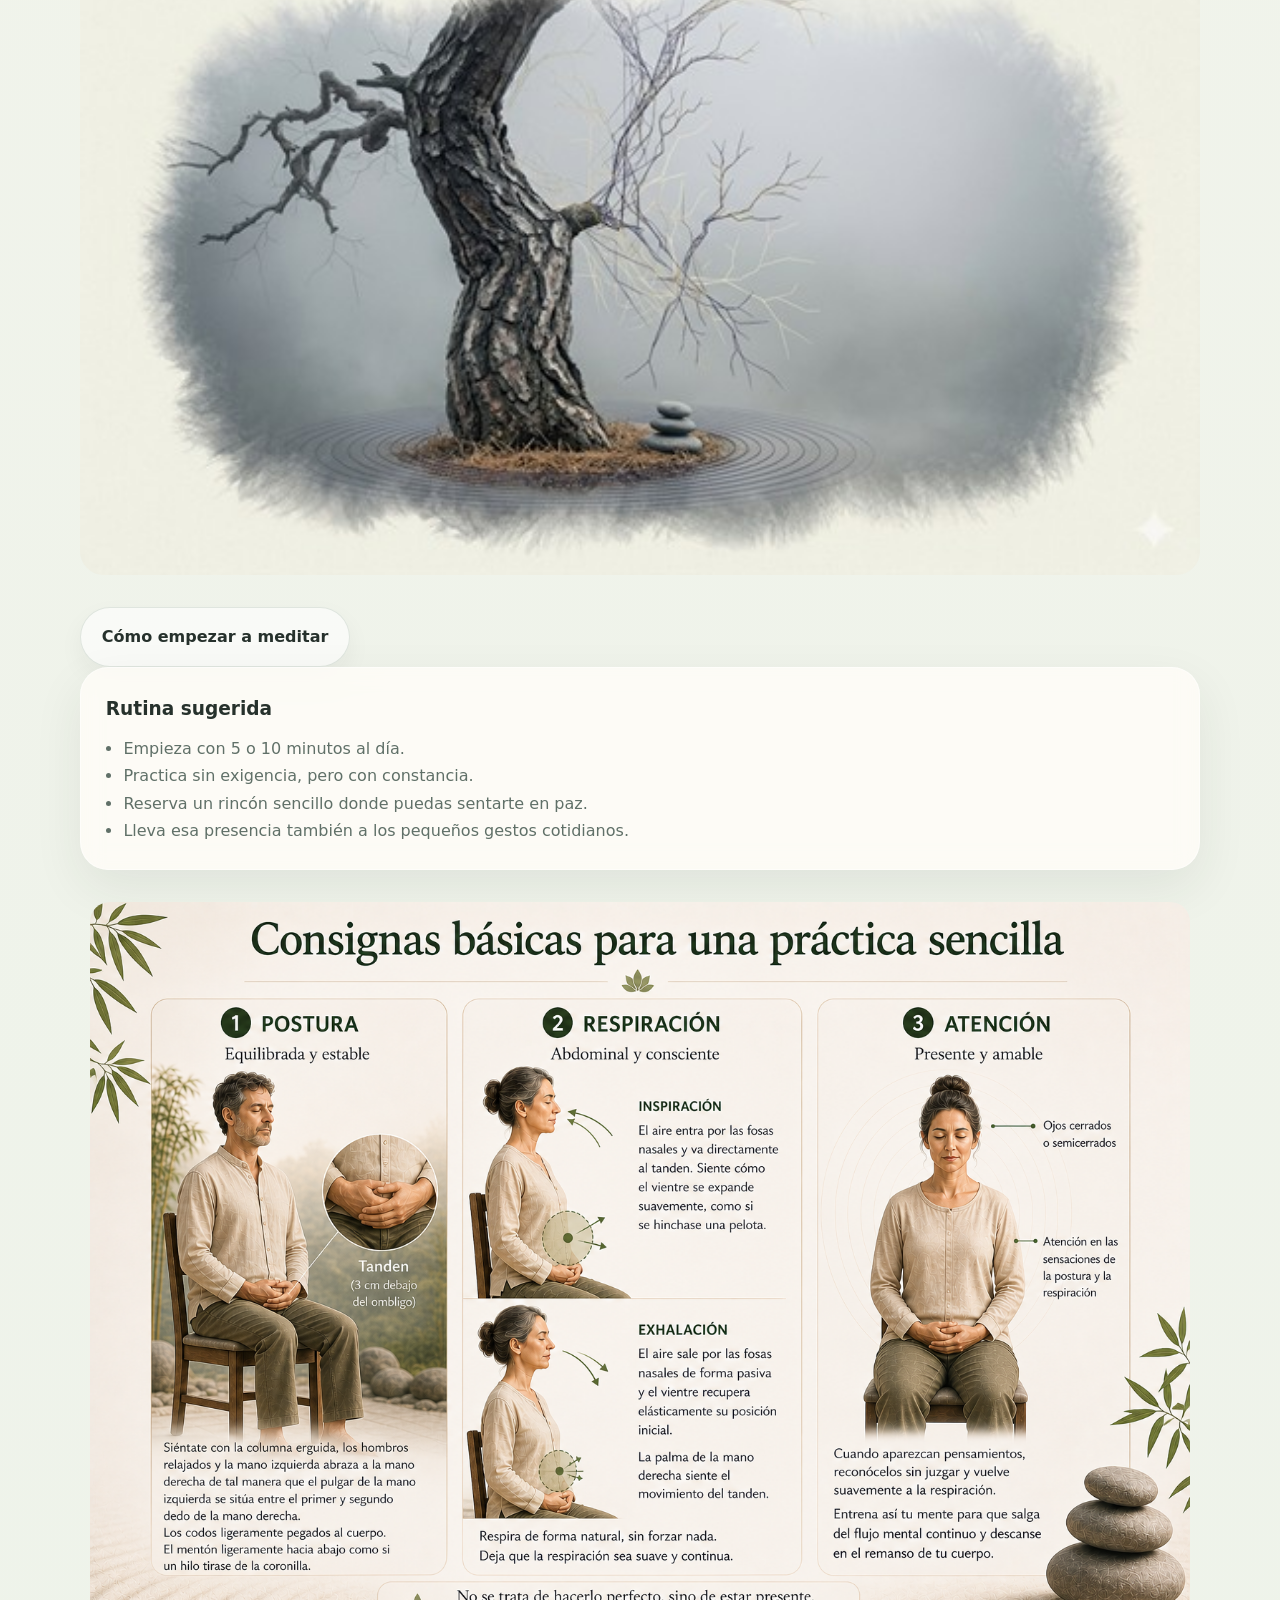
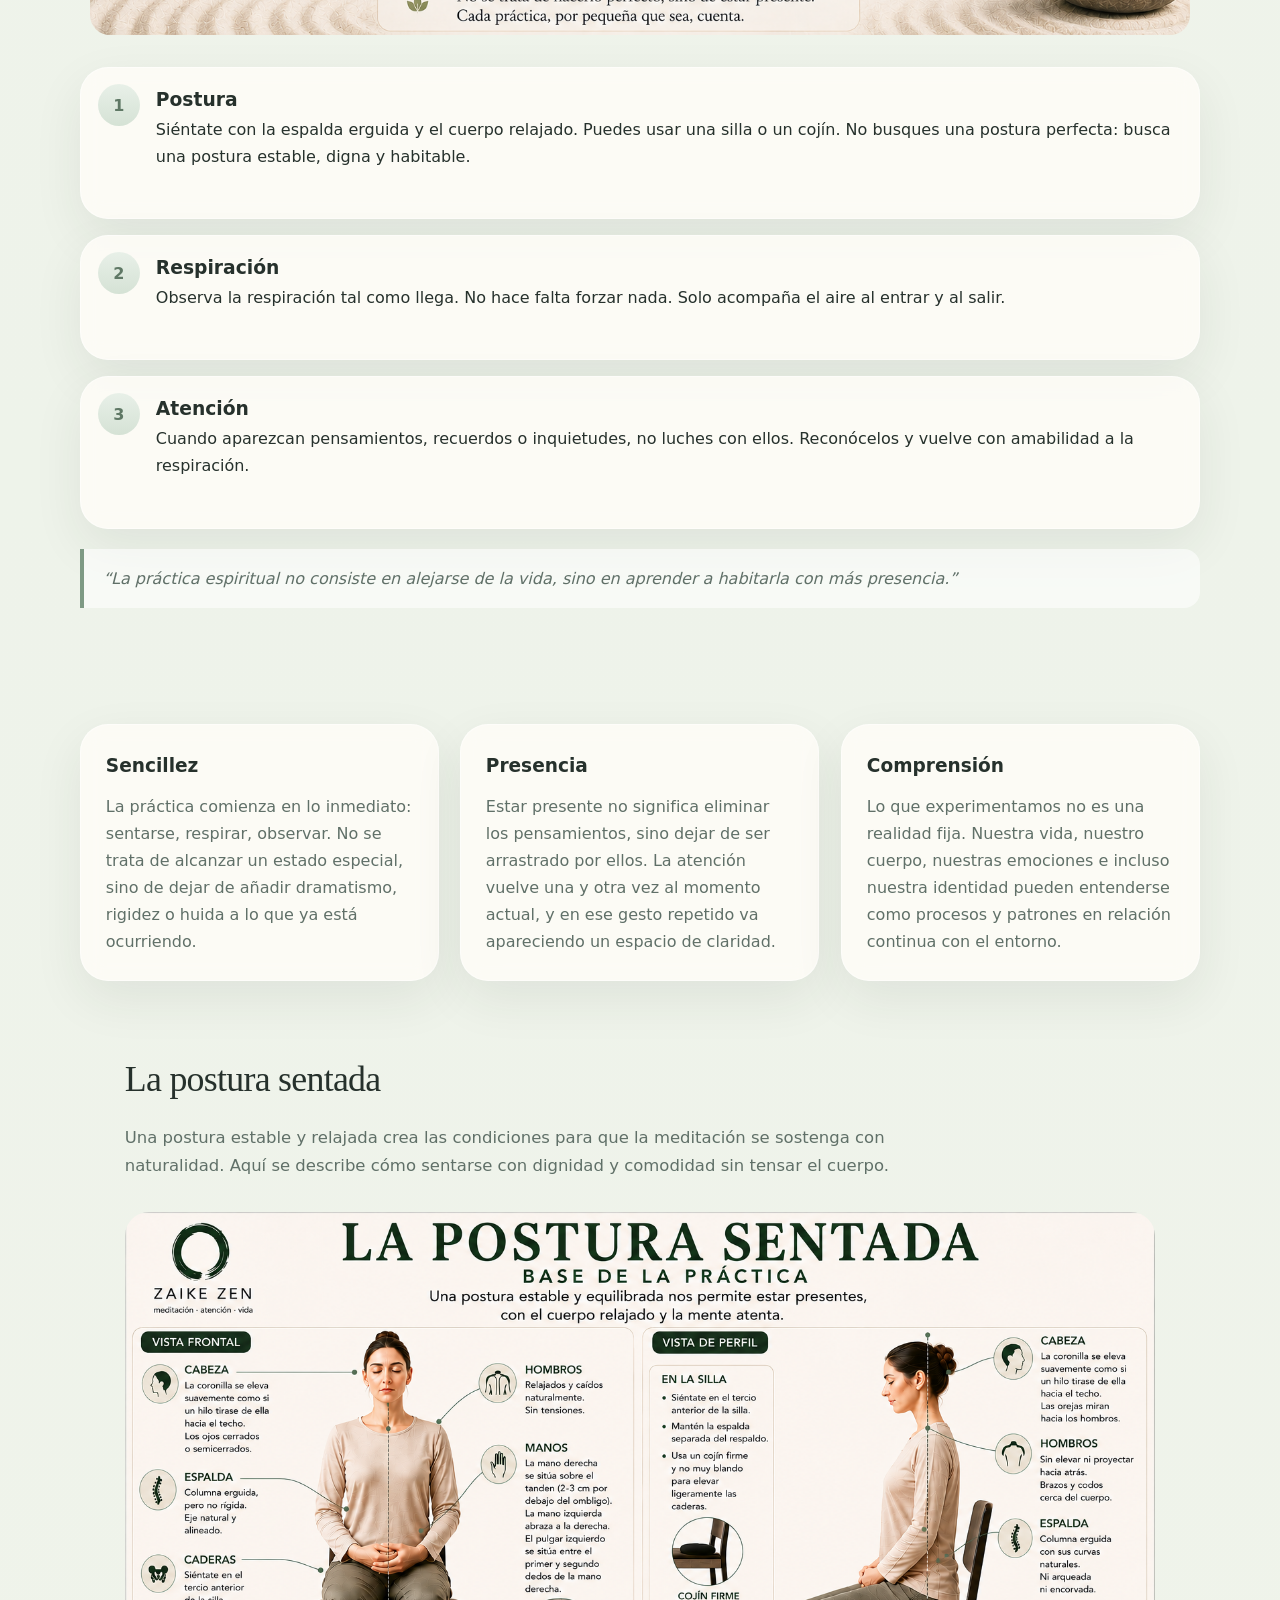
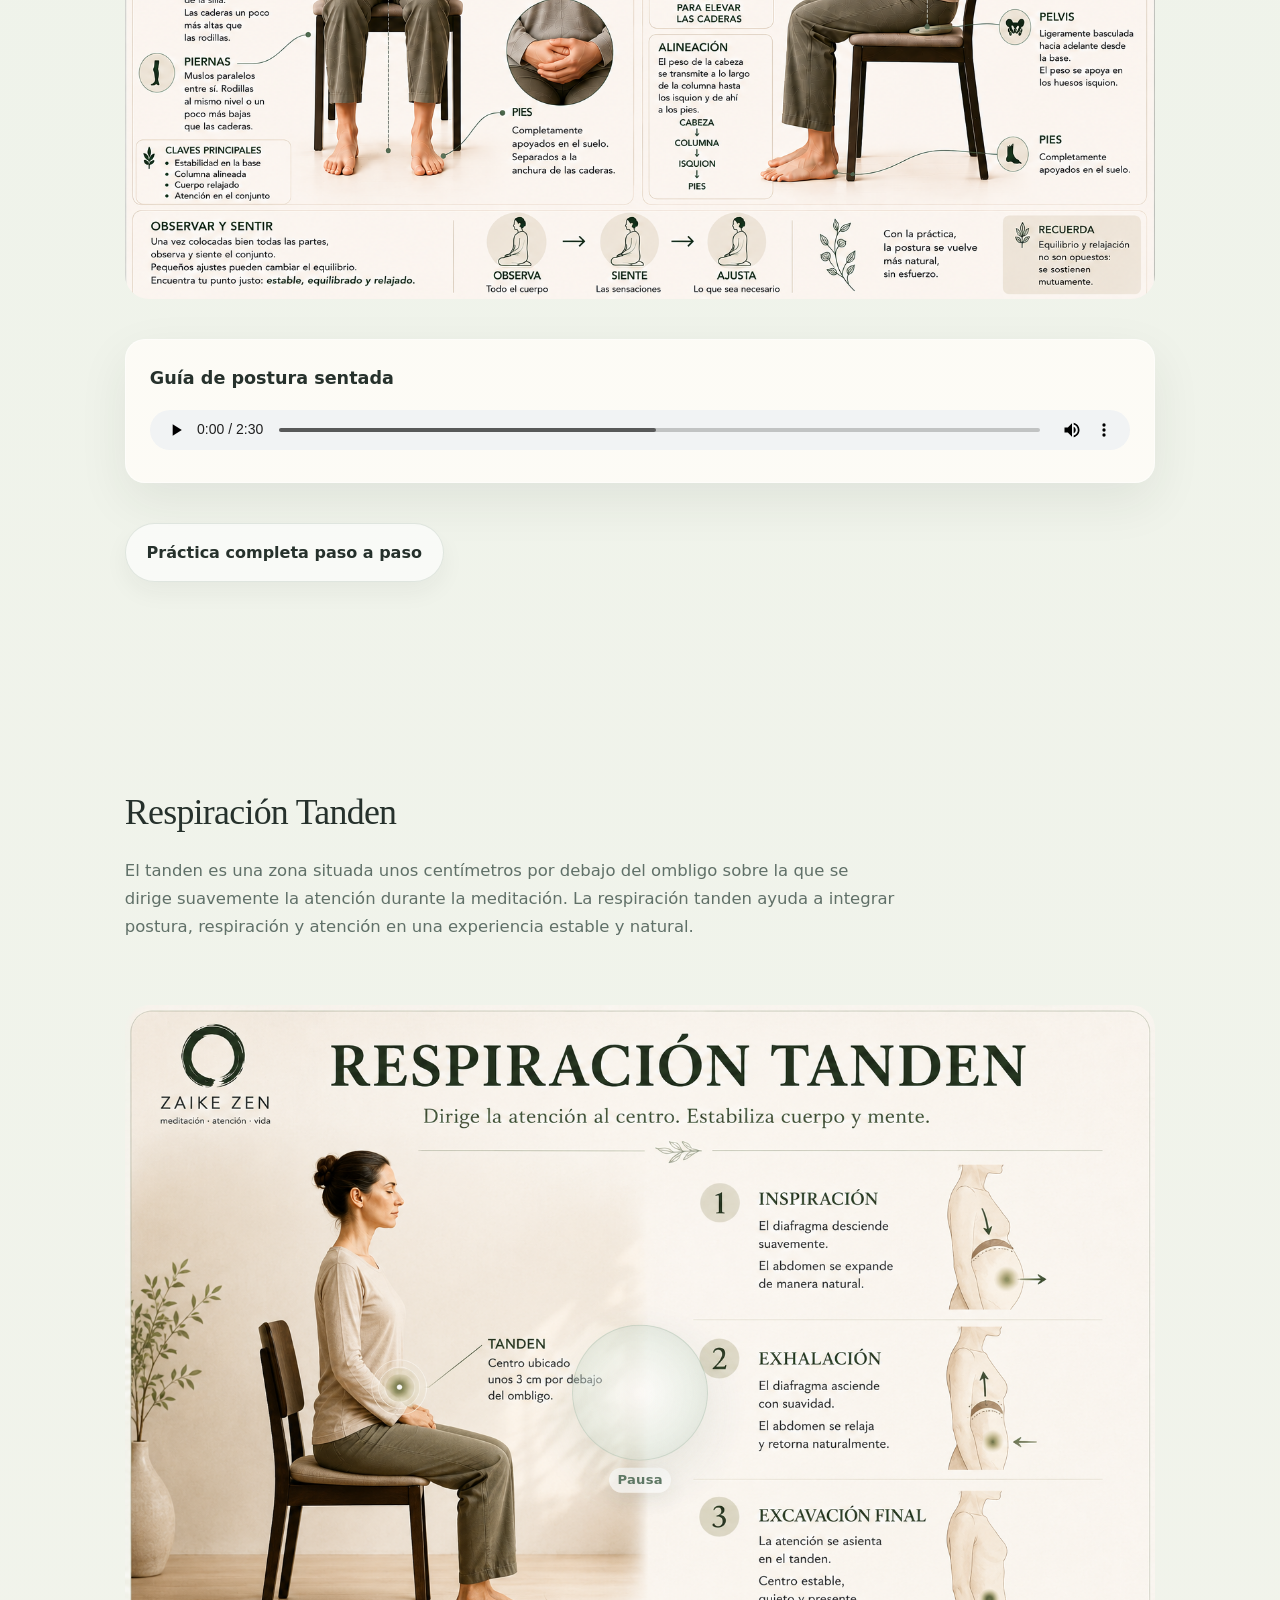
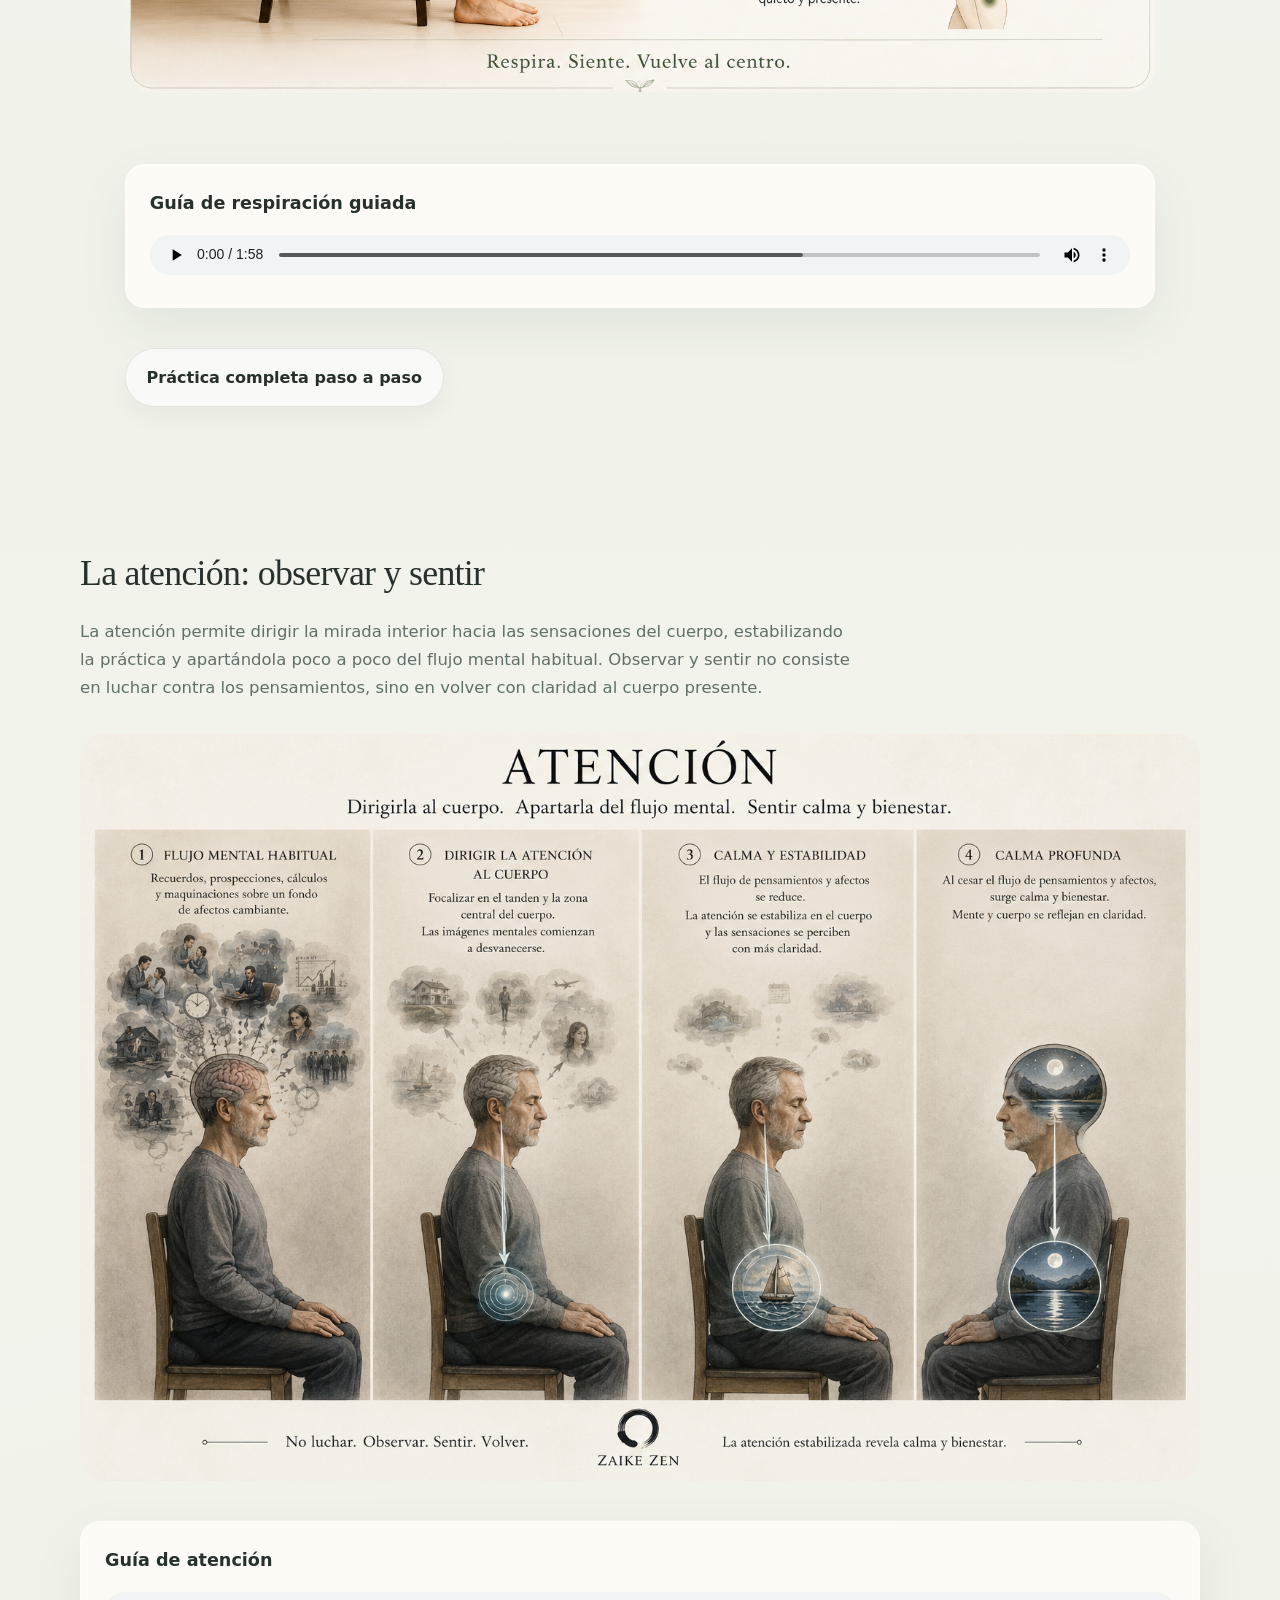
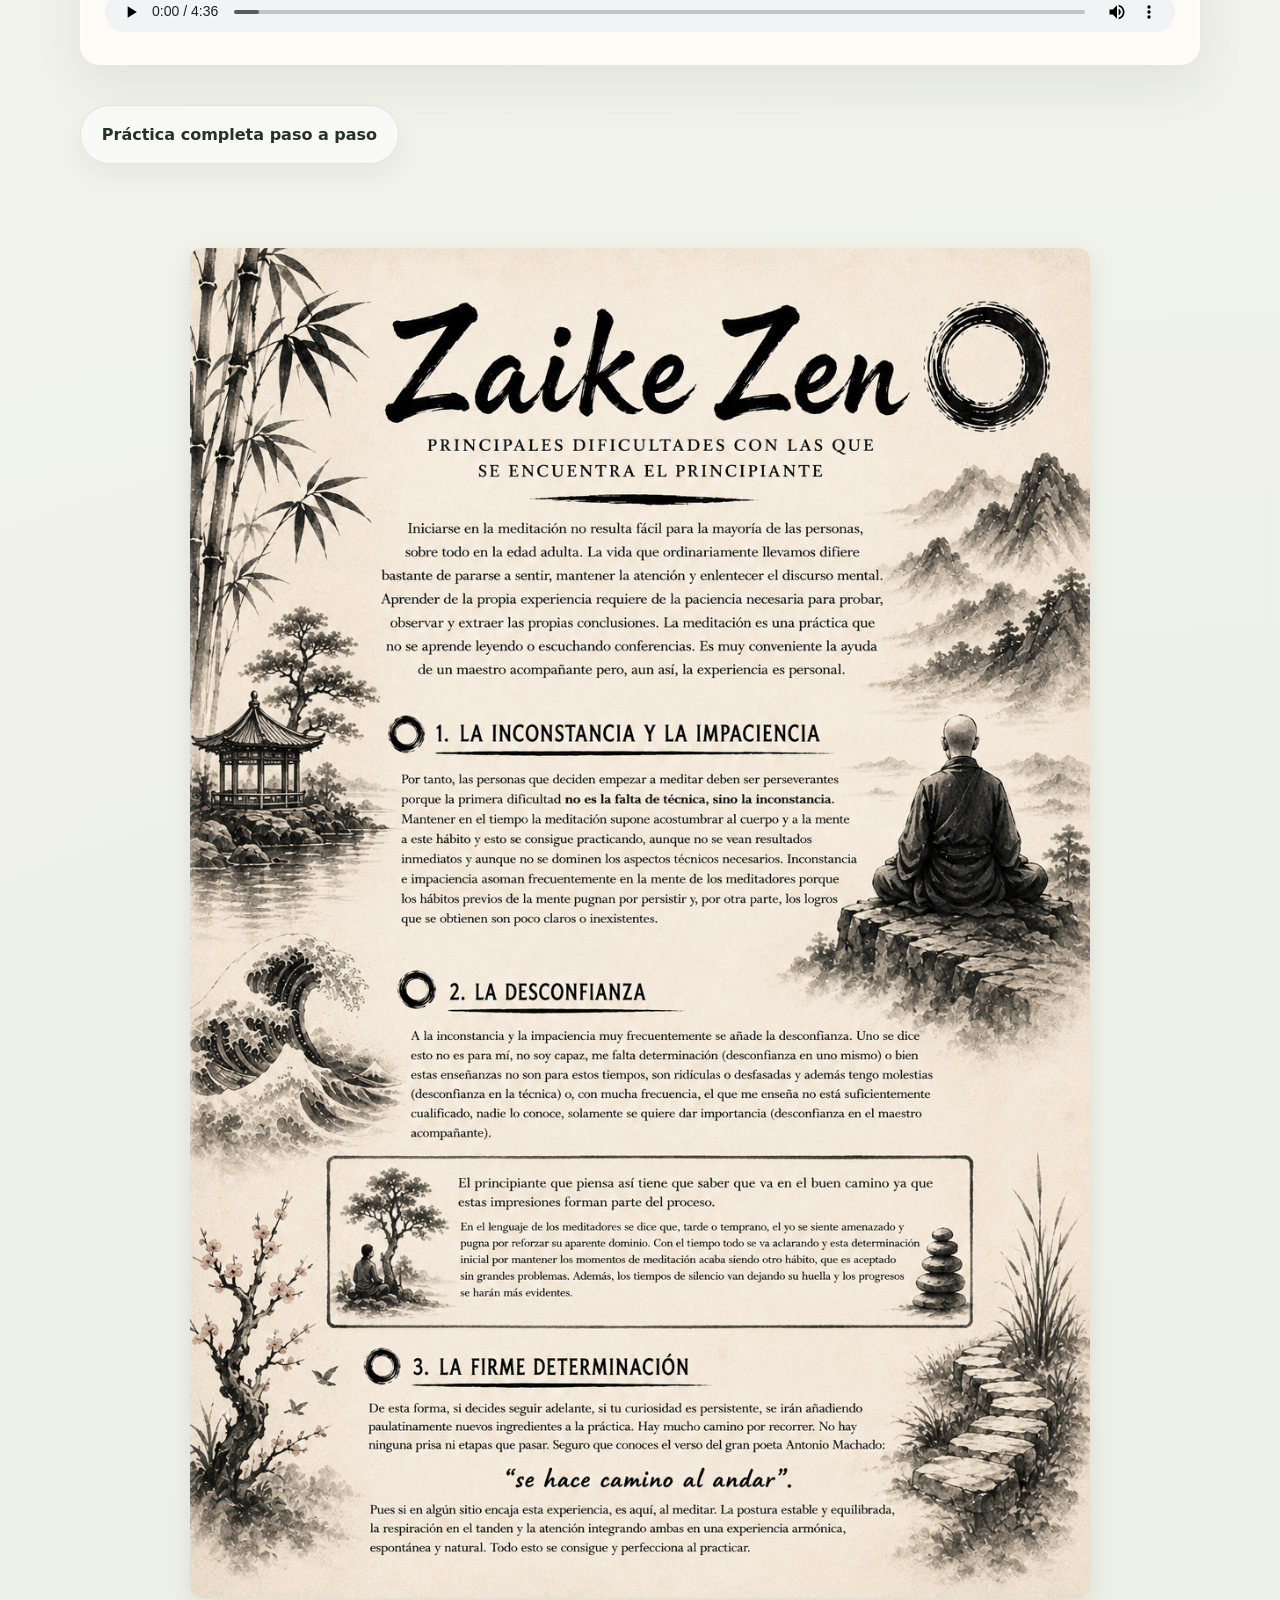
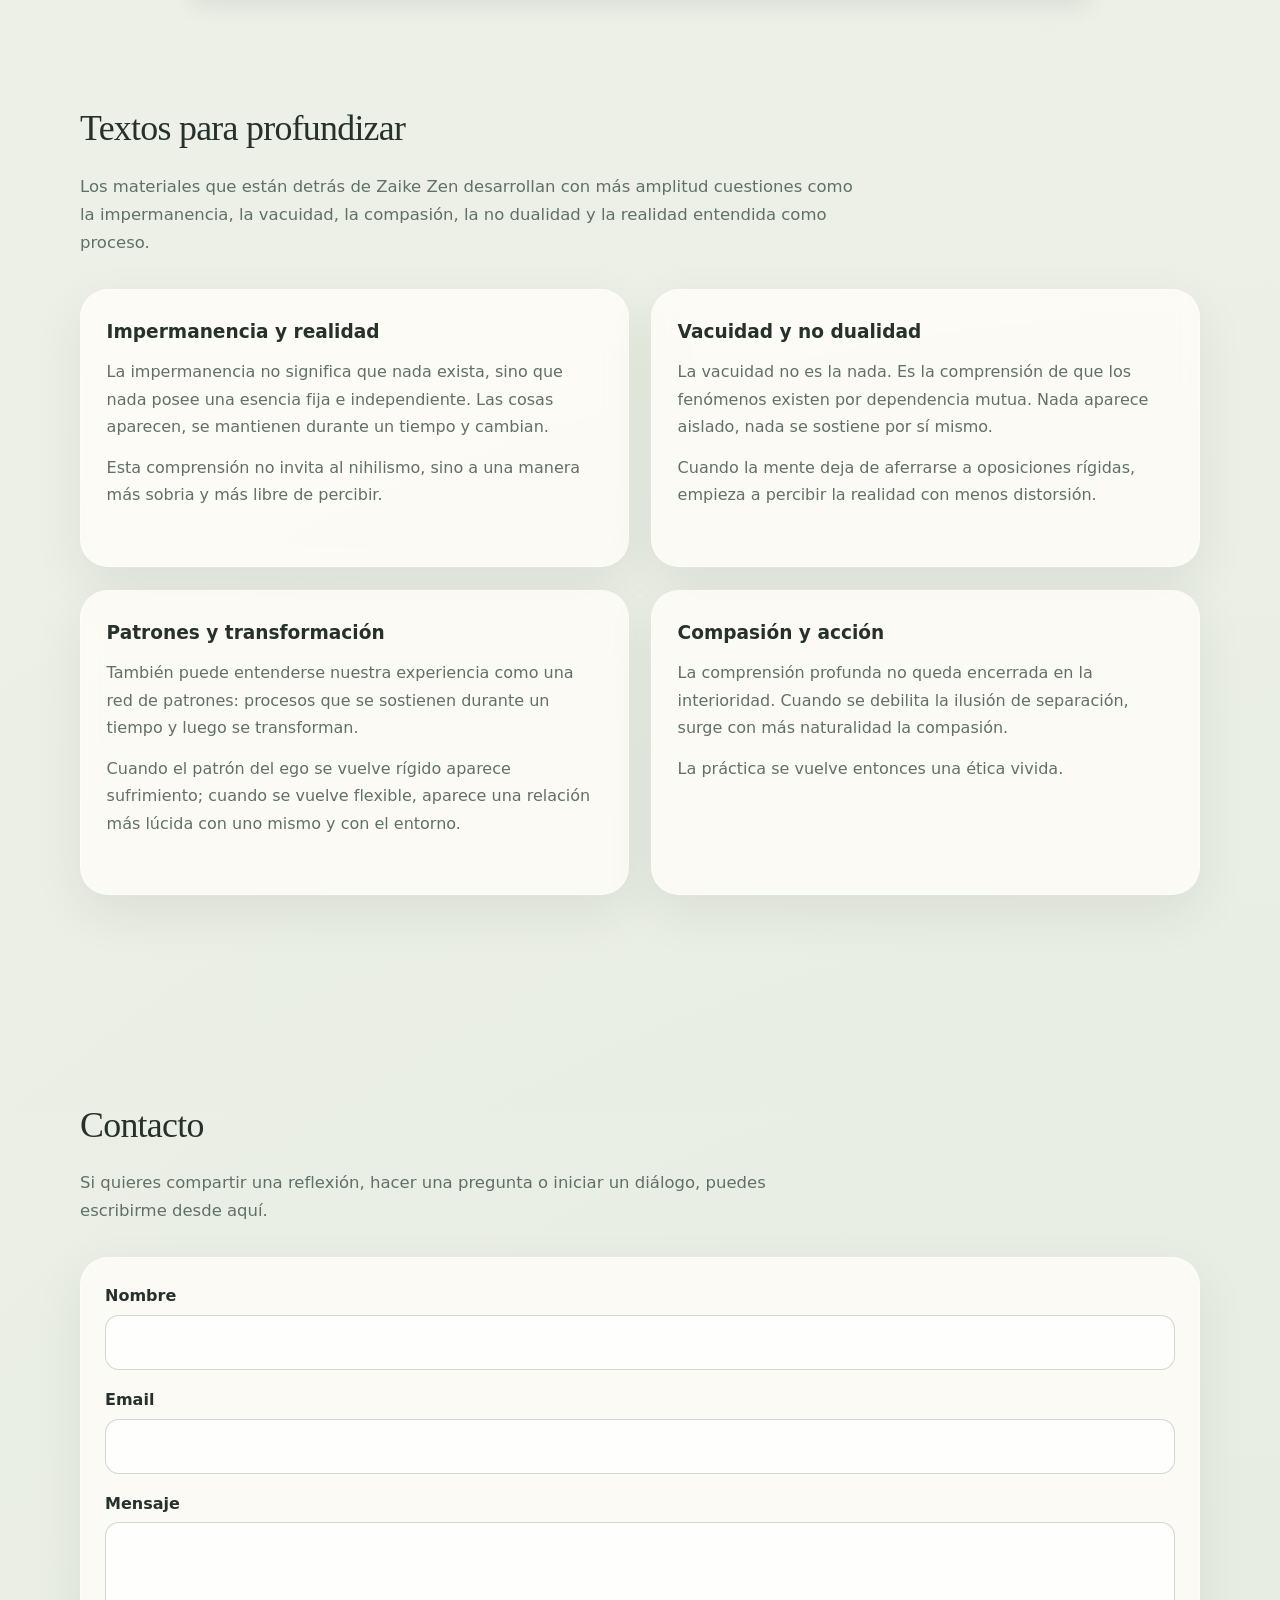
==== commit 856a9860: "Añade submenú propio a Cómo estabilizar" ====
--- a/index.html
+++ b/index.html
@@ -68,6 +68,10 @@
   align-items: center;
 }
 .nav-links a.active {
+  background-color: #dbe7df;
+  font-weight: 500;
+}
+.nav-dropdown summary.active {
   background-color: #dbe7df;
   font-weight: 500;
 }
@@ -556,6 +560,11 @@
       color: var(--muted);
       padding: 0.55rem 0;
       border-bottom: 1px solid rgba(120,144,126,0.12);
+    }
+
+    .mobile-menu-panel a.active {
+      background-color: #dbe7df;
+      font-weight: 500;
     }
 
     .mobile-menu-panel a:last-child {
@@ -711,7 +720,18 @@
         </details>
         
         <a href="camino-del-practicante.html">El Camino del Practicante</a>
-<a href="como-estabilizar.html">Cómo estabilizar</a>
+        <details class="nav-dropdown">
+          <summary>Cómo estabilizar</summary>
+          <ul>
+            <li><a href="como-estabilizar.html">Visión general</a></li>
+            <li><a href="automasaje.html">Automasaje</a></li>
+            <li><a href="meditacion-movimiento.html">Meditación en movimiento</a></li>
+            <li><a href="hogenchaku.html">Hogenchaku</a></li>
+            <li><a href="nanso.html">Nanso</a></li>
+            <li><a href="susokukan.html">Susokukan</a></li>
+            <li><a href="respiraciones.html">Respiraciones básicas</a></li>
+          </ul>
+        </details>
         <details class="nav-dropdown">
           <summary>Cómo profundizar</summary>
           <ul>
@@ -743,6 +763,18 @@
           <a href="#postura-sentada">Postura sentada</a>
           <a href="#respiracion-tanden">Respiración Tanden</a>
           <a href="#atencion">Atención</a>
+        </div>
+        <a href="camino-del-practicante.html">El Camino del Practicante</a>
+
+        <div class="mobile-menu-group">
+          <p>Cómo estabilizar</p>
+          <a href="como-estabilizar.html">Visión general</a>
+          <a href="automasaje.html">Automasaje</a>
+          <a href="meditacion-movimiento.html">Meditación en movimiento</a>
+          <a href="hogenchaku.html">Hogenchaku</a>
+          <a href="nanso.html">Nanso</a>
+          <a href="susokukan.html">Susokukan</a>
+          <a href="respiraciones.html">Respiraciones básicas</a>
         </div>
 
         <div class="mobile-menu-group">
